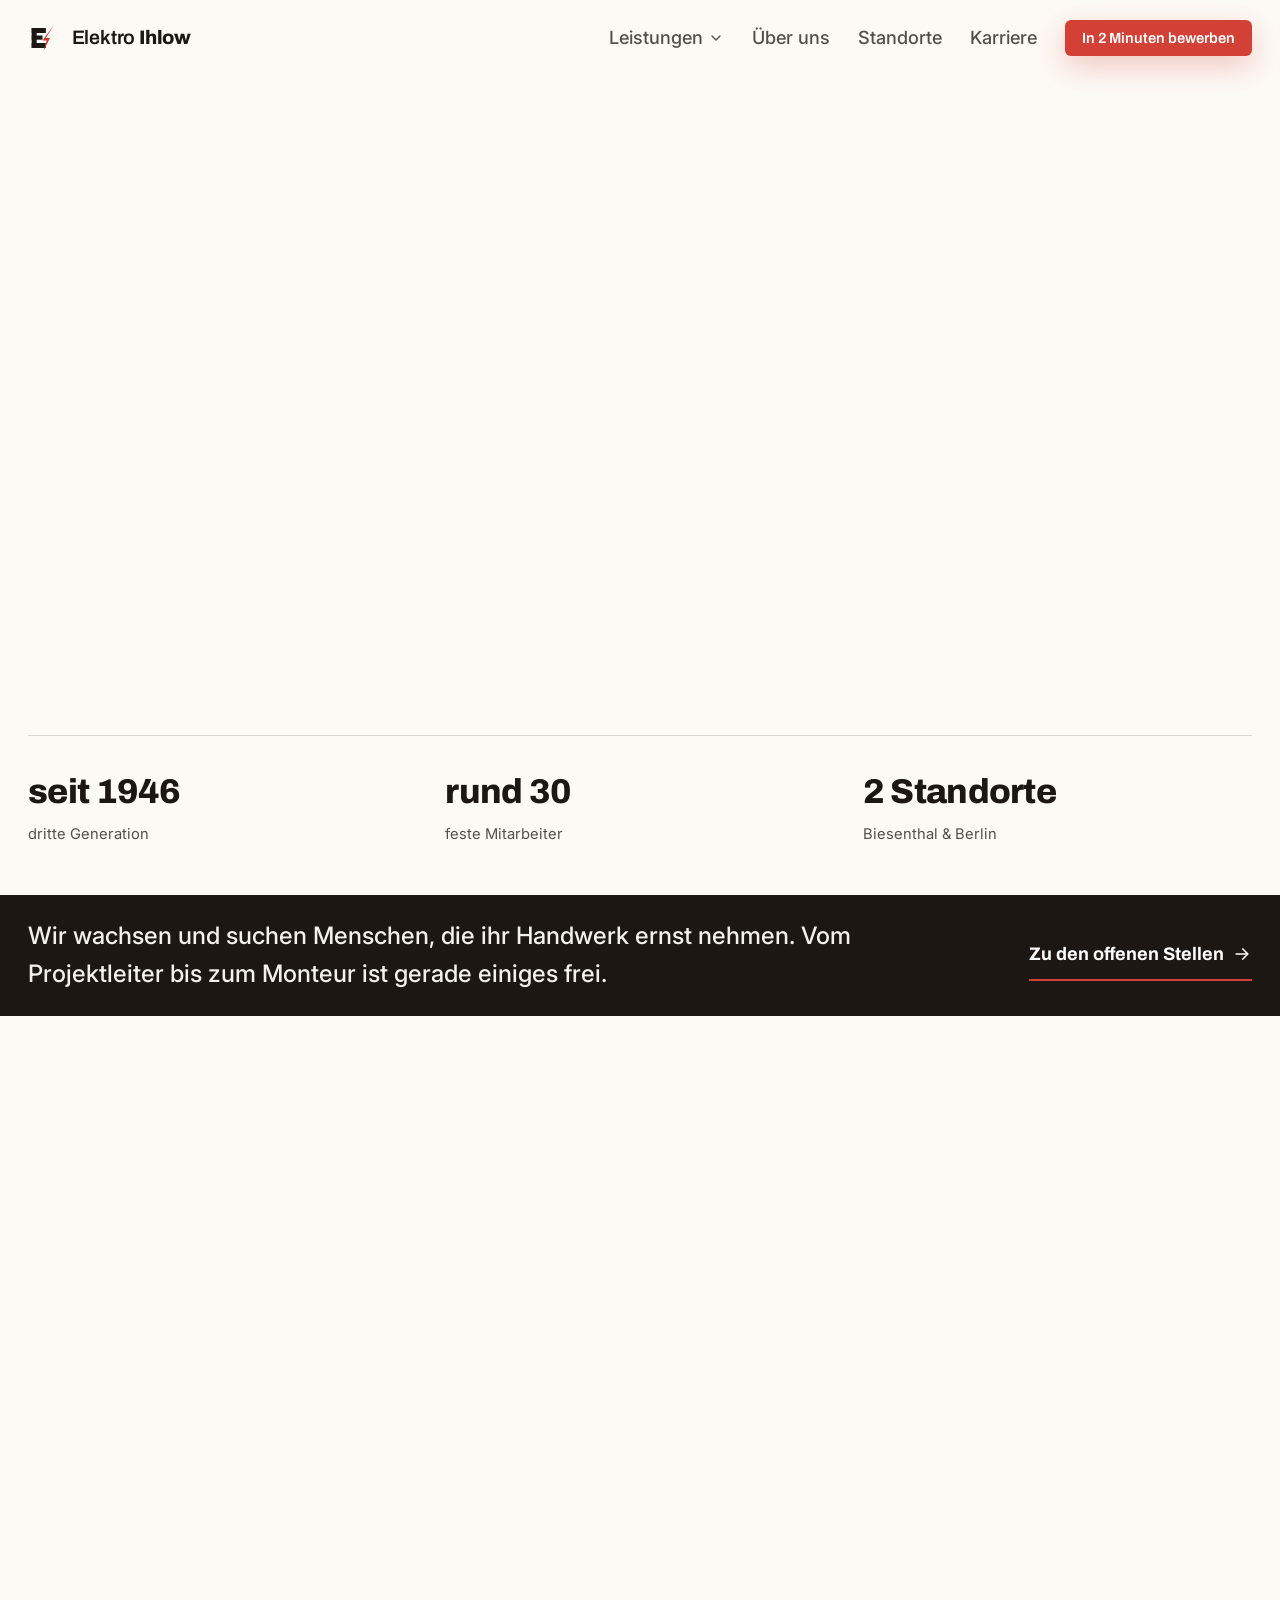
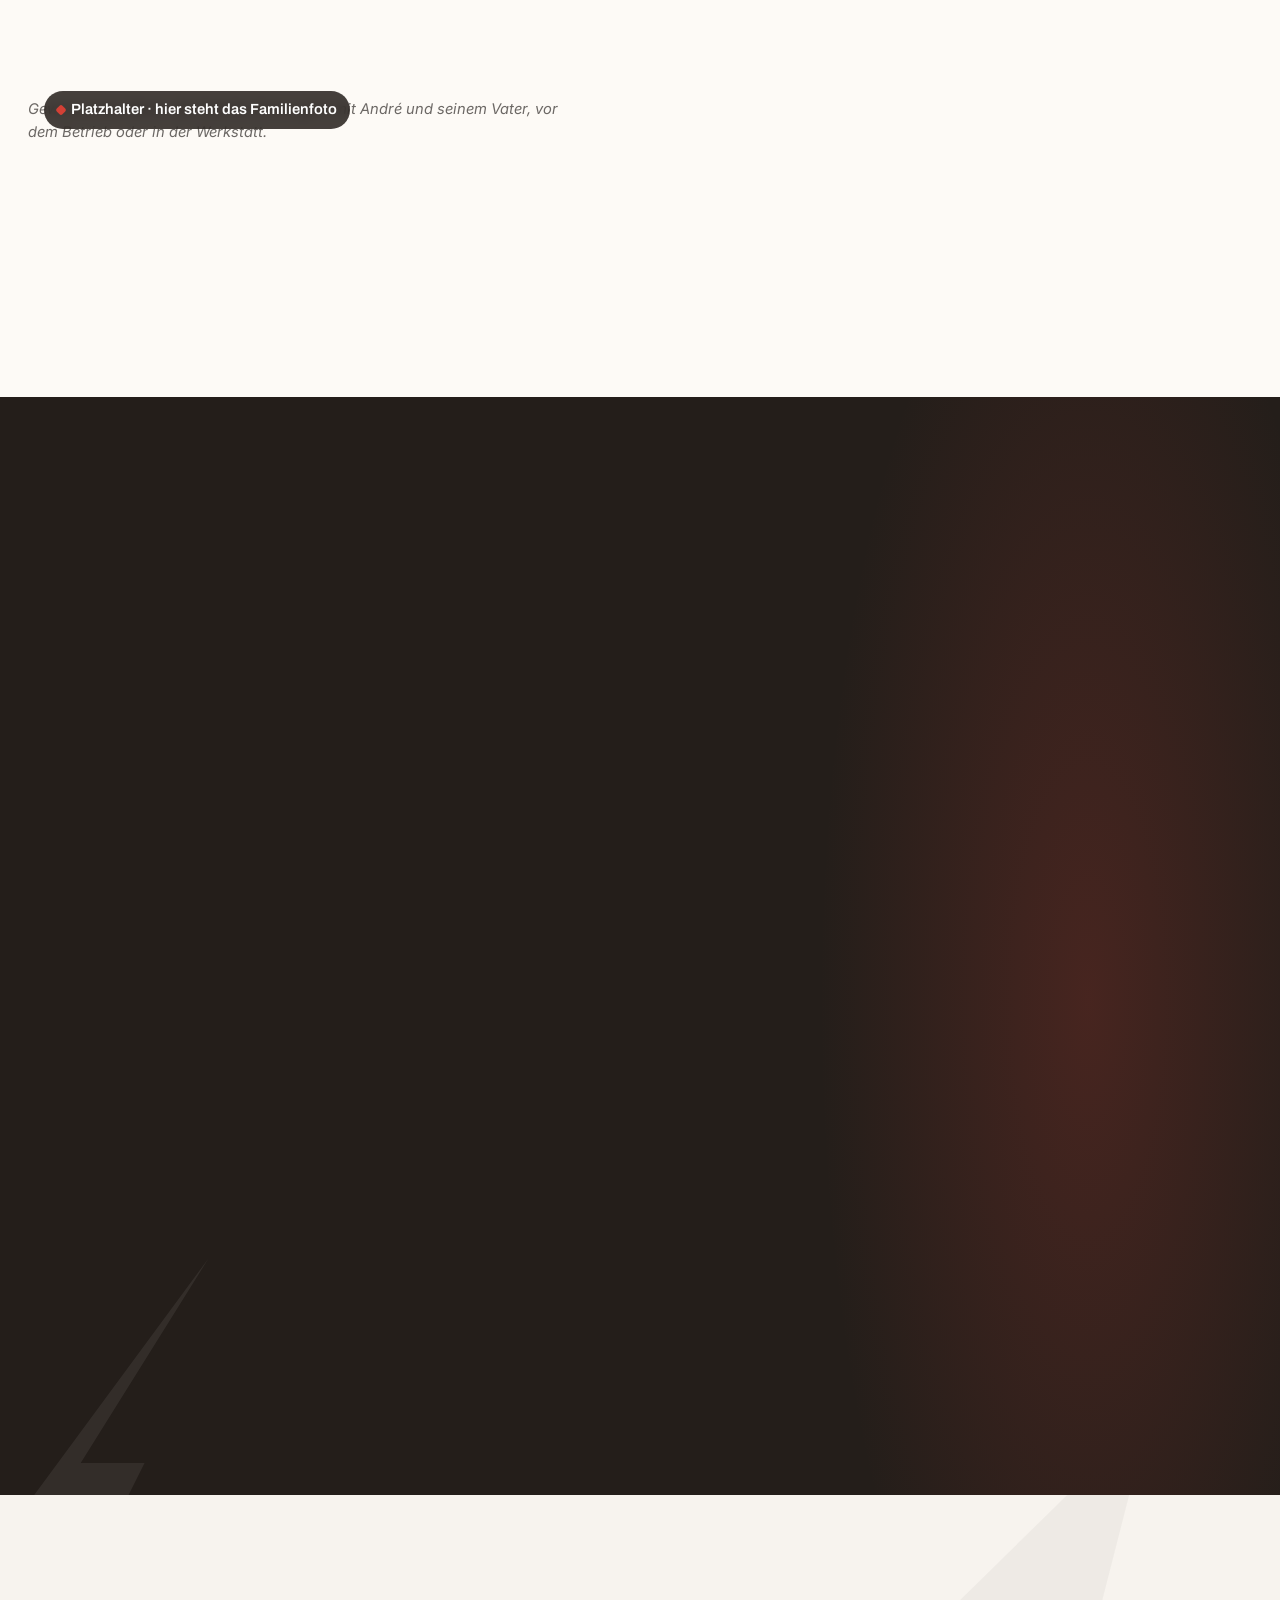
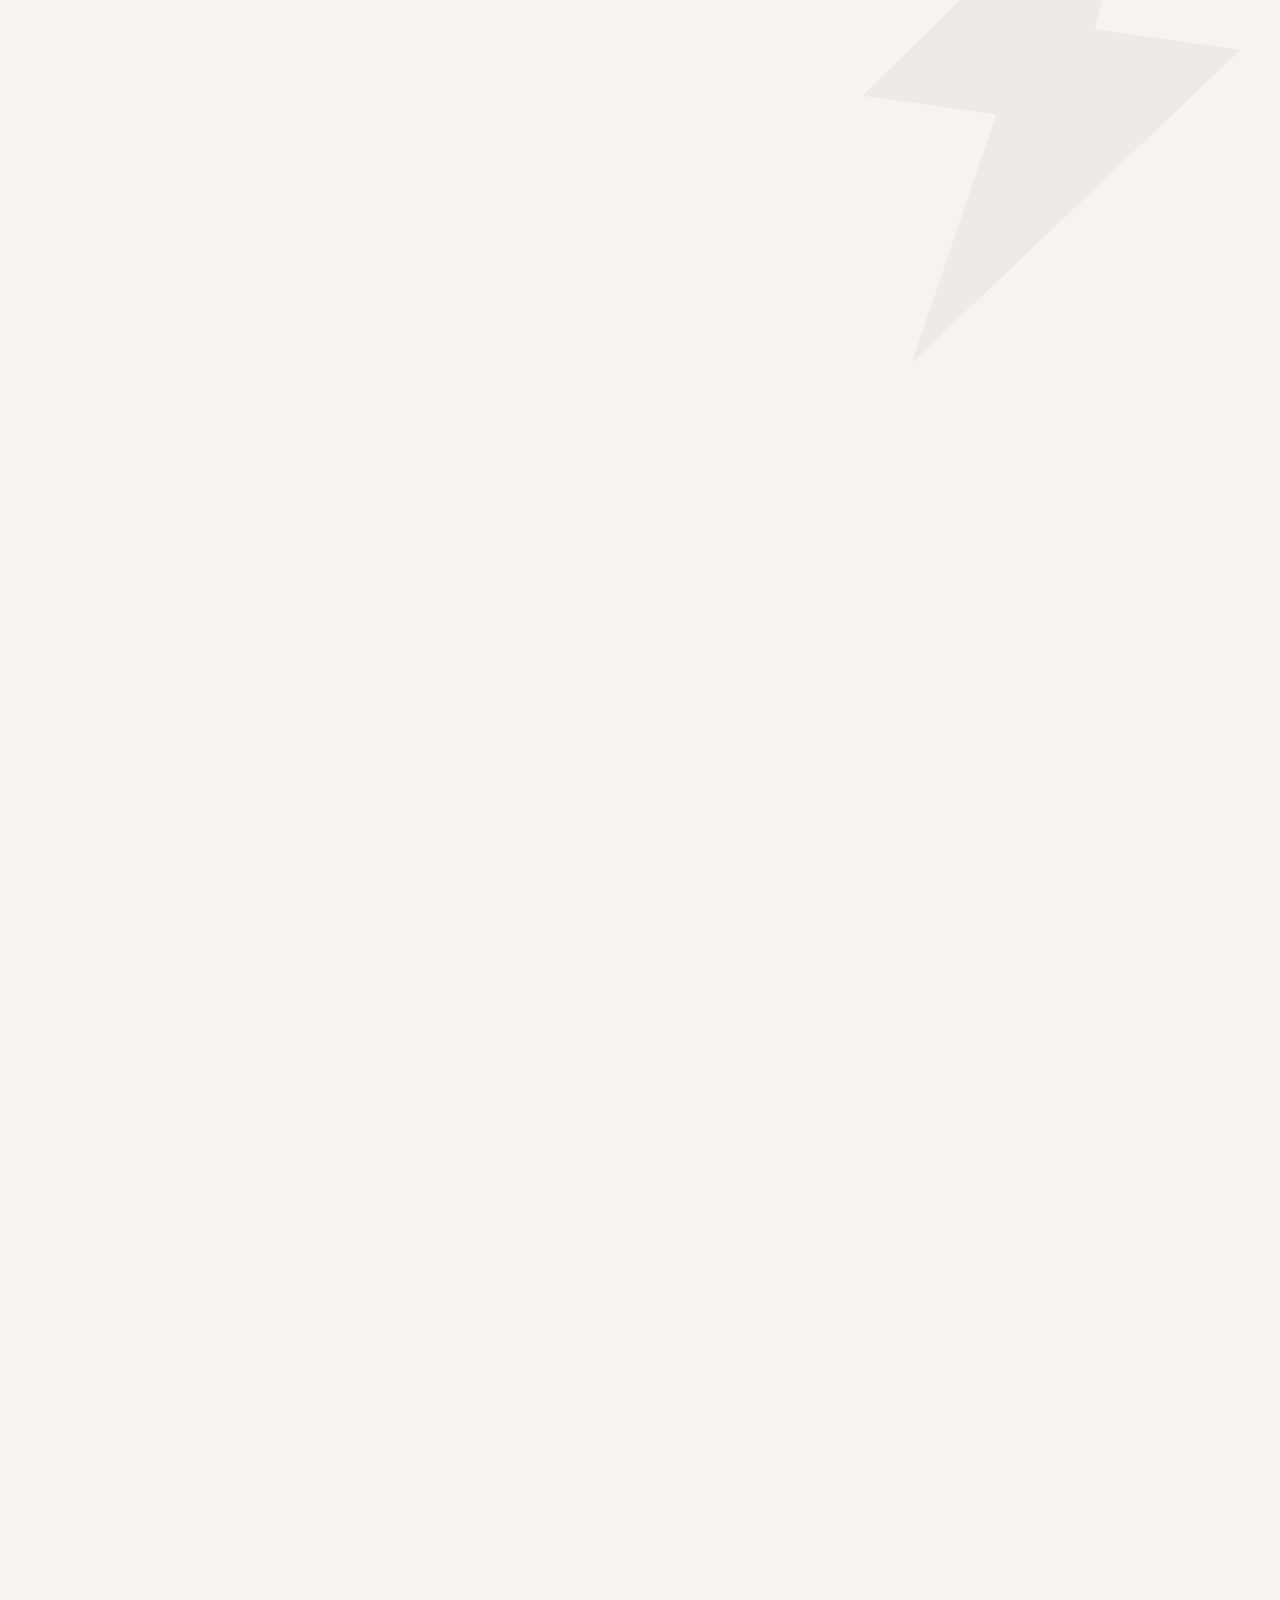
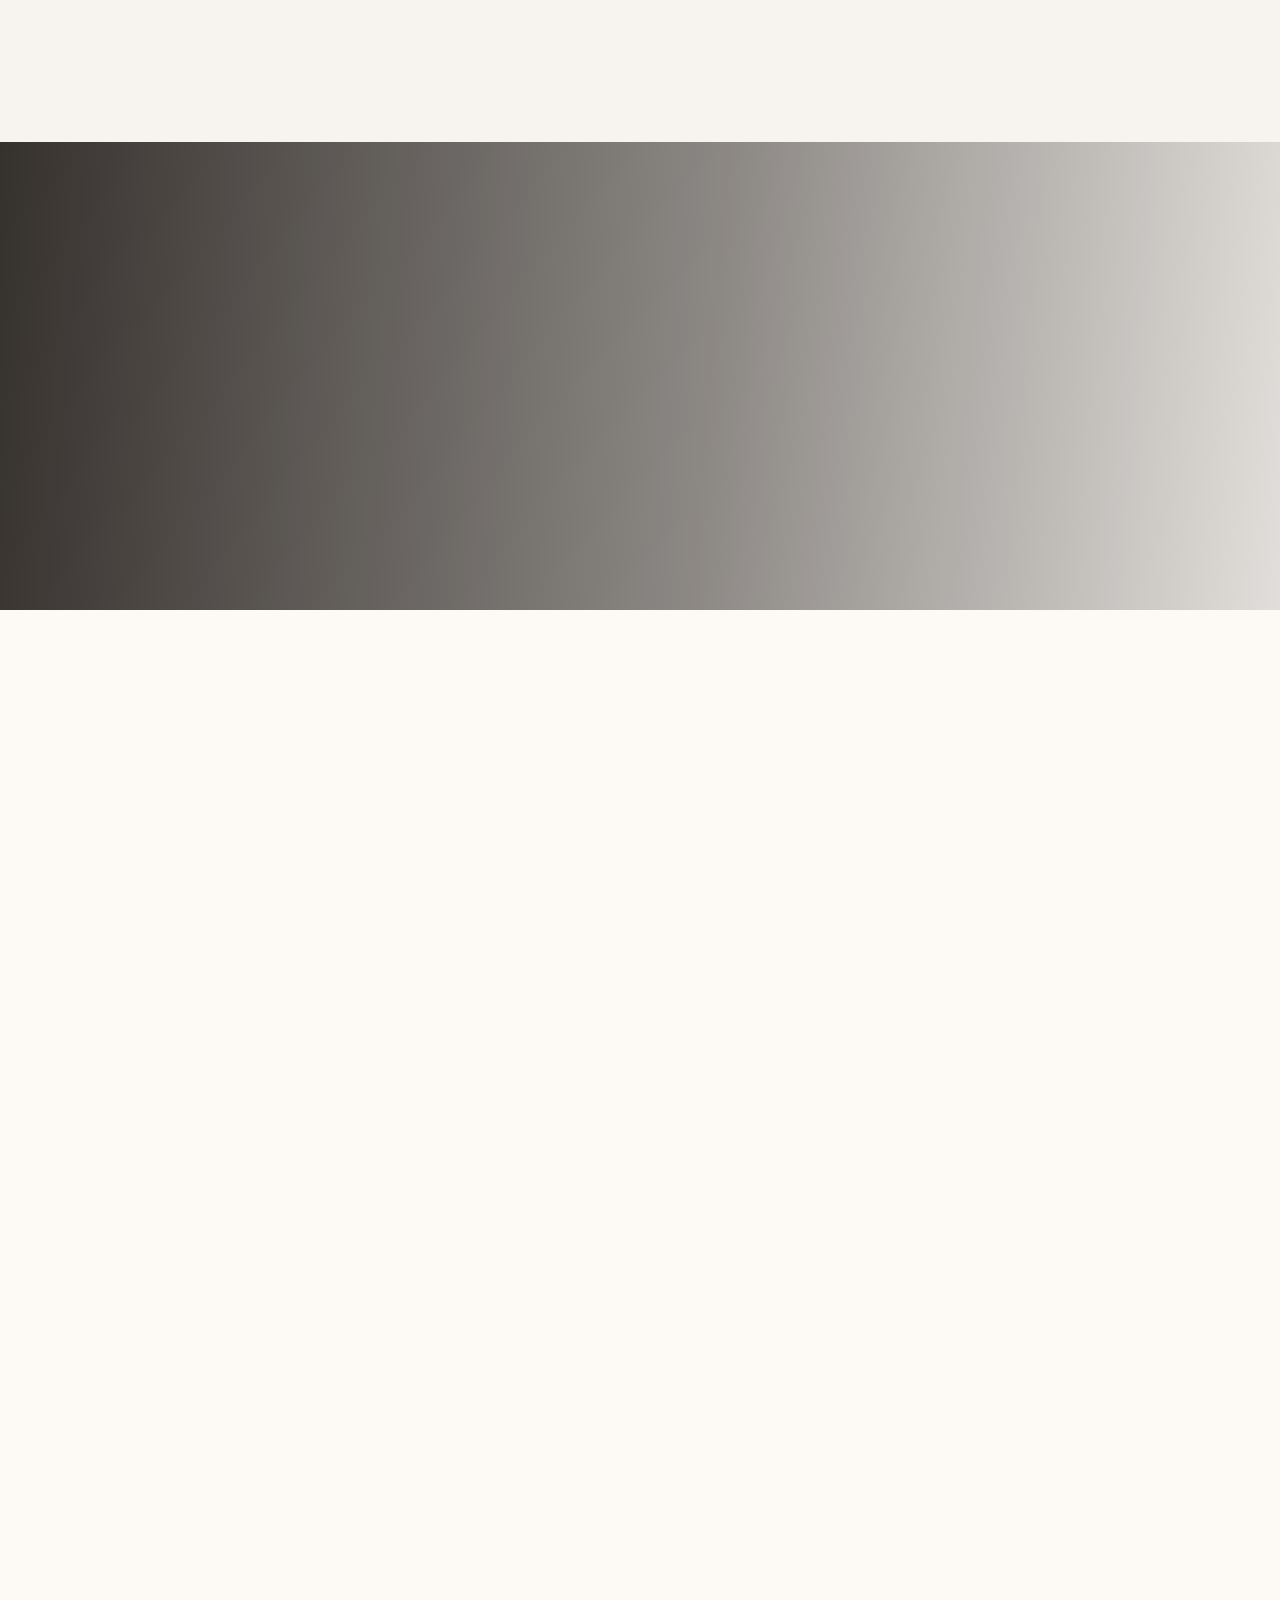
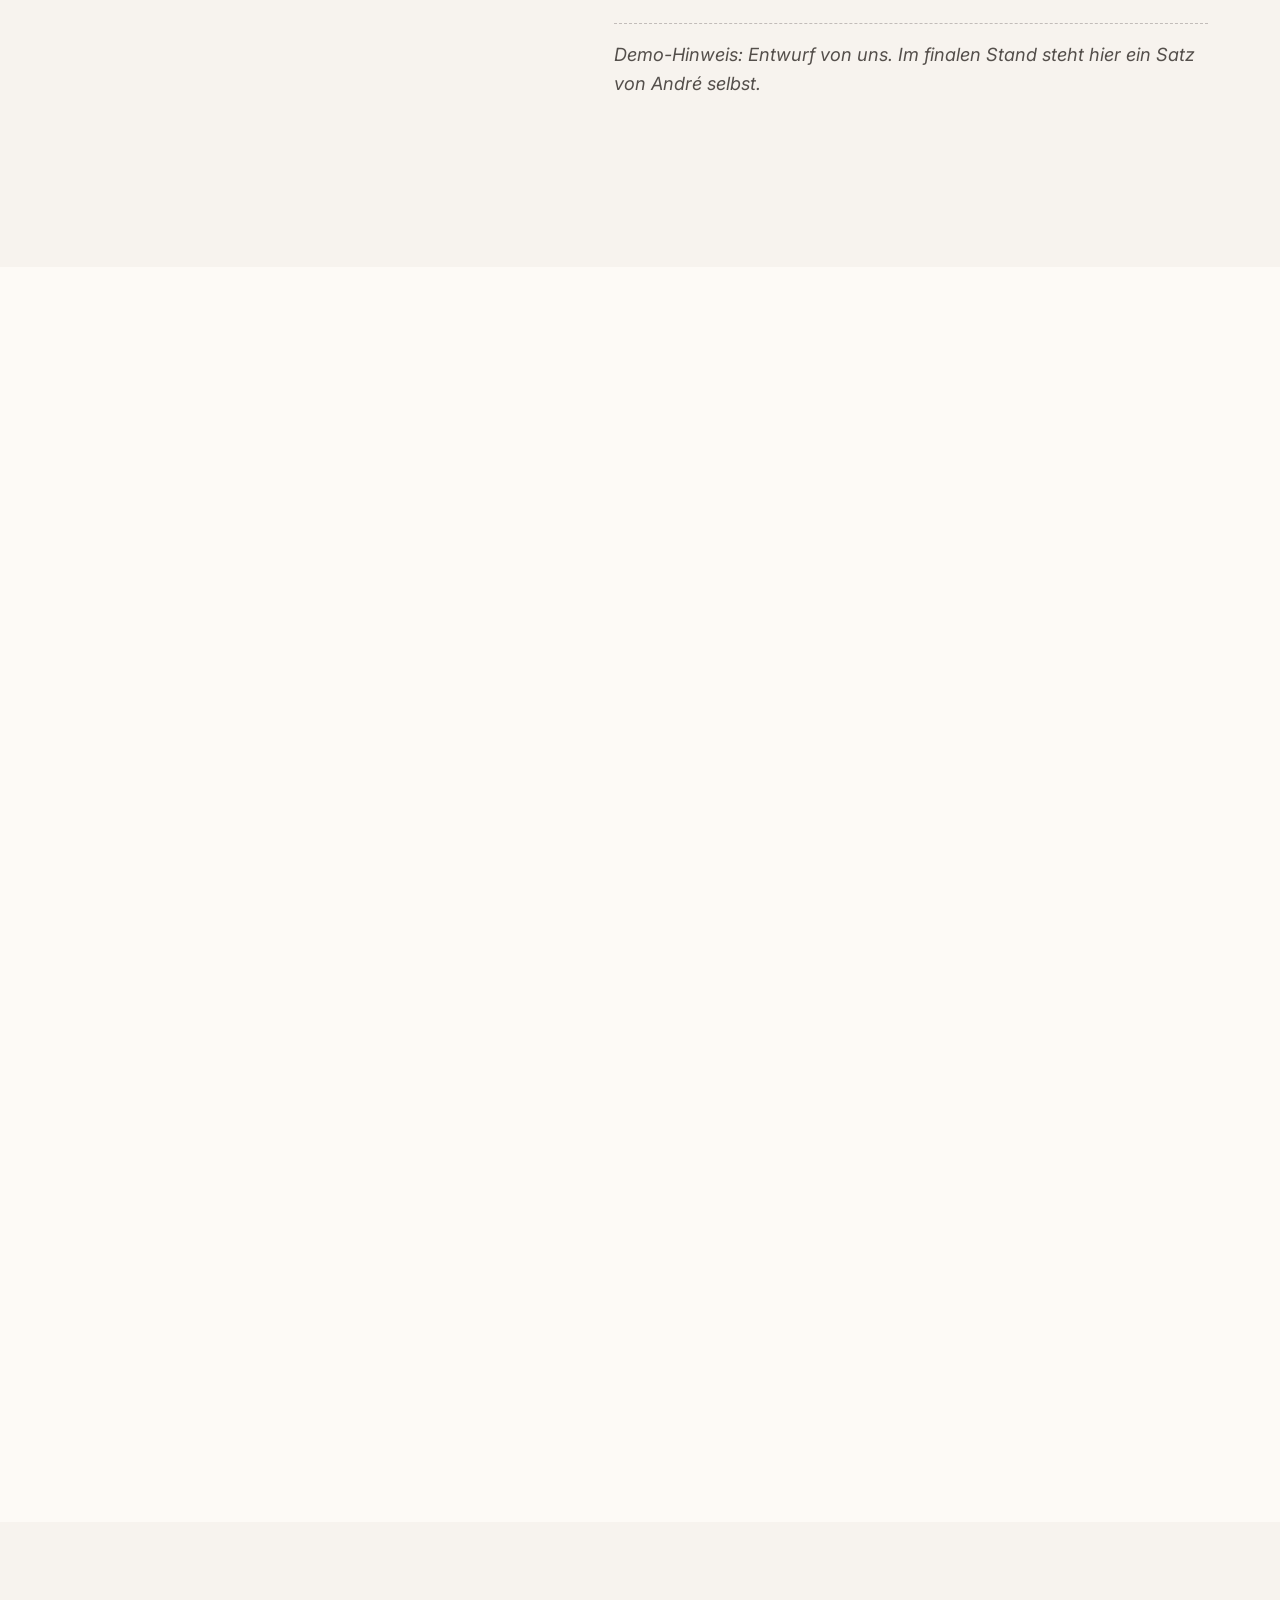
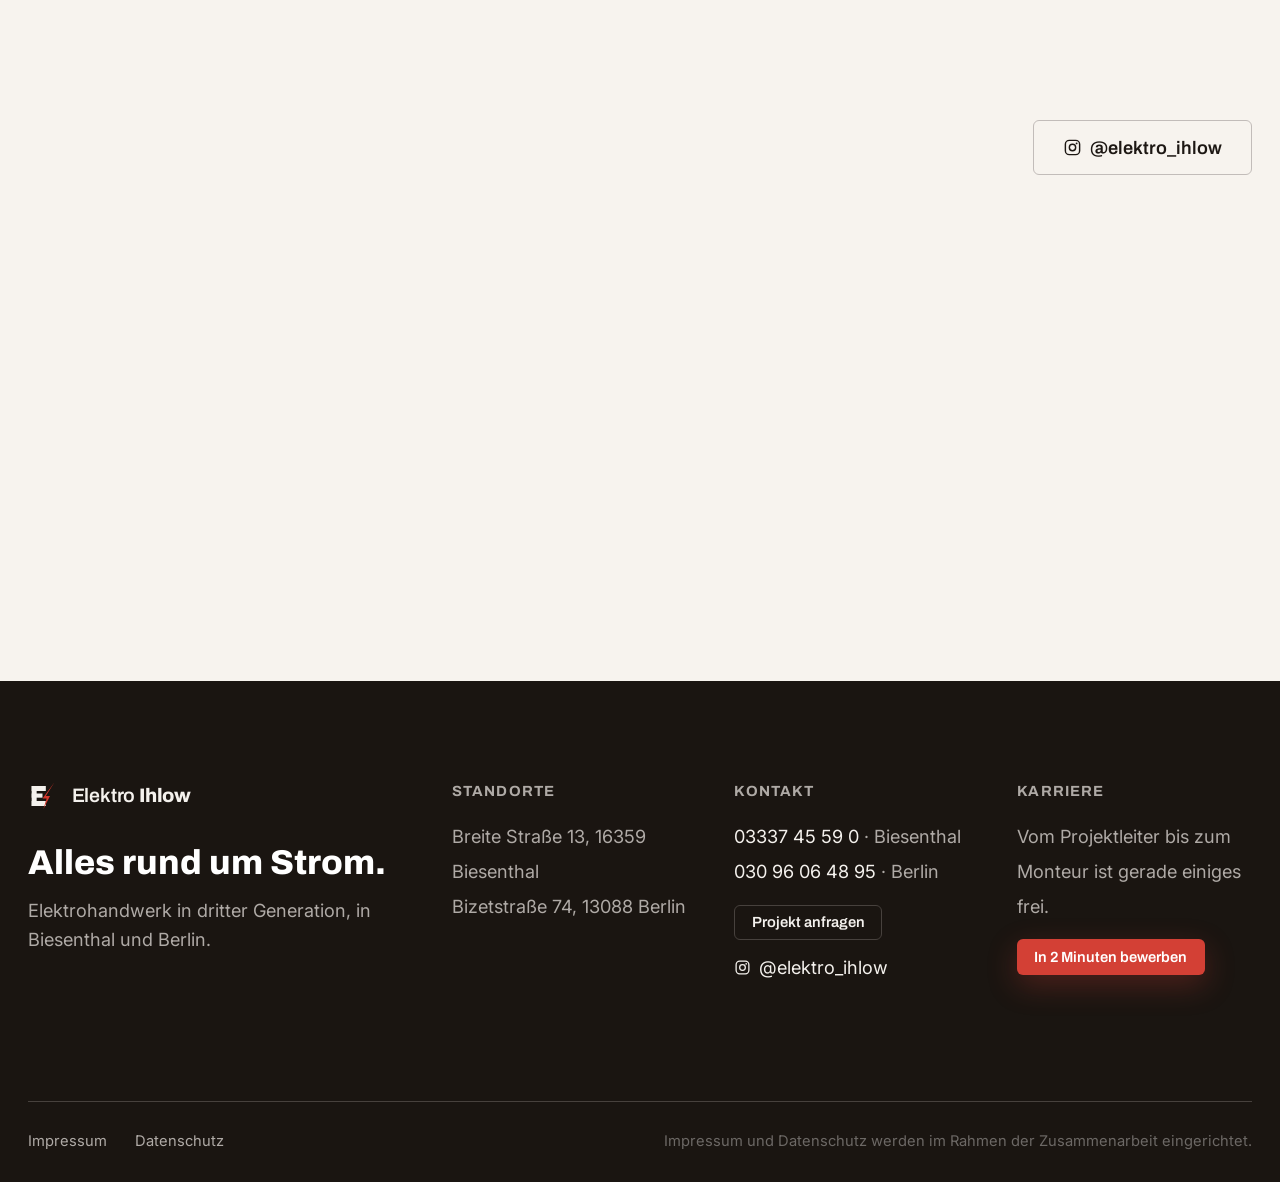
==== site/index.html @ c4077889 "Demo-Hinweise auf Stellen und Benefits, Instagram-Feed auf der Karriereseite - Stellenanzeigen sind " ====
<!DOCTYPE html>
<html lang="de">
<head>
  <meta charset="UTF-8">
  <meta name="viewport" content="width=device-width, initial-scale=1.0">

  <title>Elektro Ihlow GmbH | Elektrotechnik in Biesenthal &amp; Berlin</title>
  <meta name="description" content="Komplette Elektroinstallation aus einer Hand, seit 1946. Familienbetrieb in dritter Generation, zwei Standorte in Biesenthal und Berlin. Projekt anfragen oder bewerben.">

  <link rel="preconnect" href="https://fonts.googleapis.com">
  <link rel="preconnect" href="https://fonts.gstatic.com" crossorigin>
  <link href="https://fonts.googleapis.com/css2?family=Archivo:wght@500;600;700;800&family=Inter:wght@400;500;600&display=swap" rel="stylesheet">

  <link rel="icon" href="data:image/svg+xml,%3Csvg%20xmlns='http://www.w3.org/2000/svg'%20viewBox='0%200%2040%2036'%3E%3Cg%20fill='%231c1a19'%3E%3Cpath%20d='M4%206h17v6H4z'/%3E%3Cpath%20d='M4%206h6v24H4z'/%3E%3Cpath%20d='M4%2015h13v5H4z'/%3E%3Cpath%20d='M4%2024h17v6H4z'/%3E%3C/g%3E%3Cpath%20fill='%23D3362C'%20d='M31%202%2021%2018h5l-8%2016%204-13h-5z'/%3E%3C/svg%3E">
  <link rel="stylesheet" href="css/tokens.css">
  <link rel="stylesheet" href="css/base.css">
  <link rel="stylesheet" href="css/styles.css">
</head>
<body>

  <a class="skip-link" href="#hauptinhalt">Zum Inhalt springen</a>

  <header class="site-header" data-header>
    <div class="site-header__inner container">
      <a class="brand" href="index.html" aria-label="Elektro Ihlow, Startseite">
        <svg class="brand__mark" viewBox="0 0 40 36" aria-hidden="true" focusable="false">
          <g fill="currentColor"><path d="M4 6h17v6H4z"/><path d="M4 6h6v24H4z"/><path d="M4 15h13v5H4z"/><path d="M4 24h17v6H4z"/></g><path fill="#D3362C" d="M31 2 21 18h5l-8 16 4-13h-5z"/>
        </svg>
        <span class="brand__text">Elektro <strong>Ihlow</strong></span>
      </a>

      <nav class="nav" aria-label="Hauptnavigation">
        <button class="nav__toggle" aria-expanded="false" aria-controls="nav-menu" data-nav-toggle>
          <span class="nav__toggle-bar"></span><span class="sr-only">Menü</span>
        </button>
        <ul class="nav__menu" id="nav-menu" data-nav-menu>
          <li class="nav__item nav__item--has-menu" data-nav-dropdown>
            <a class="nav__trigger" href="#leistungen" data-nav-trigger aria-haspopup="true" aria-expanded="false">Leistungen
              <svg viewBox="0 0 24 24" aria-hidden="true"><path d="M6 9l6 6 6-6" fill="none" stroke="currentColor" stroke-width="2" stroke-linecap="round" stroke-linejoin="round"/></svg>
            </a>
            <div class="megamenu">
              <div class="megamenu__panel">
                <div class="megamenu__head">
                  <span class="megamenu__title">Unsere Leistungen</span>
                  <a class="megamenu__all" href="#leistungen">Alle ansehen</a>
                </div>
                <div class="megamenu__grid">
                  <div class="megamenu__col">
                    <p class="megamenu__col-title">Elektrotechnik</p>
                    <a class="megamenu__link" href="#leistungen">Elektroinstallation</a>
                    <a class="megamenu__link" href="#leistungen">KNX</a>
                    <a class="megamenu__link" href="#leistungen">Hausautomatisierung</a>
                    <a class="megamenu__link" href="#leistungen">Smart Home</a>
                    <a class="megamenu__link" href="#leistungen">Datennetze</a>
                    <a class="megamenu__link" href="#leistungen">E-Heizung</a>
                  </div>
                  <div class="megamenu__col">
                    <p class="megamenu__col-title">Sicherheit &amp; Licht</p>
                    <a class="megamenu__link" href="#leistungen">Beleuchtungsanlage</a>
                    <a class="megamenu__link" href="#leistungen">Blitzschutz</a>
                    <a class="megamenu__link" href="#leistungen">Einbruchmeldeanlage</a>
                    <a class="megamenu__link" href="#leistungen">Rauchmelder</a>
                    <a class="megamenu__link" href="#leistungen">Wechselsprechanlage</a>
                  </div>
                  <div class="megamenu__col">
                    <p class="megamenu__col-title">Fernsehempfang</p>
                    <a class="megamenu__link" href="#leistungen">Antennenanlage</a>
                    <a class="megamenu__link" href="#leistungen">Kabelanschluss</a>
                    <a class="megamenu__link" href="#leistungen">Satellitenanlage</a>
                    <a class="megamenu__link" href="#leistungen">IPTV</a>
                  </div>
                </div>
                <p class="megamenu__soon">Demo-Stand: Für jede Leistung entsteht im Projekt eine eigene Seite.</p>
              </div>
            </div>
          </li>
          <li><a href="unternehmen.html">Über uns</a></li>
          <li><a href="standorte.html">Standorte</a></li>
          <li><a href="karriere.html">Karriere</a></li>
          <li class="nav__cta"><a class="btn btn--primary btn--sm" href="karriere.html#funnel">In 2 Minuten bewerben</a></li>
        </ul>
      </nav>
    </div>
  </header>

  <main id="hauptinhalt">

    <!-- 1. HERO -->
    <section class="hero">
      <div class="hero__inner container">
        <div class="hero__text">
          <p class="eyebrow" data-reveal><span class="eyebrow__dot"></span>Elektrohandwerk seit 1946</p>
          <h1 class="hero__title" data-reveal>
            Seit 1946 kümmern wir uns um <span class="mark-red">alles rund um Strom</span>.
            Jetzt suchen wir die nächste Generation.
          </h1>
          <p class="hero__lead" data-reveal>
            Drei Generationen Elektrohandwerk in Biesenthal und Berlin, rund 30 Kollegen,
            Projekte von der einzelnen Wohnung bis zur ganzen Siedlung. Planen Sie ein
            Bauvorhaben, sind Sie hier richtig. Und wenn Sie selbst Elektriker sind:
            Wir stellen gerade ein.
          </p>
          <div class="hero__actions" data-reveal>
            <div class="hero__cta-group">
              <button class="btn btn--primary btn--lg" data-open-modal="projekt">Projekt anfragen</button>
              <span class="hero__microcopy">Sechs kurze Fragen, wir melden uns</span>
            </div>
            <a class="btn btn--ghost btn--lg" href="karriere.html#stellen">Offene Stellen</a>
          </div>
        </div>

        <div class="hero__media" data-reveal>
          <img src="https://d8j0ntlcm91z4.cloudfront.net/user_3064uXRqZDhsfEEjgzVarJDAKP6/hf_20260721_123213_59a10881-dffe-423f-b01a-f0f0fd00dd90_min.webp" width="1200" height="1000"
               alt="André Ihlow, Elektromeister und Geschäftsführer von Elektro Ihlow"
               loading="eager">
          <div class="hero__badge">
            <span class="hero__badge-num">Meister&shy;betrieb</span>
            <span class="hero__badge-label">Elektro-Innung</span>
          </div>
        </div>
      </div>

      <ul class="hero__stats container" aria-label="Kennzahlen">
        <li><span class="stat__num" data-count="1946" data-from="1926" data-prefix="seit ">seit 1946</span><span class="stat__label">dritte Generation</span></li>
        <li><span class="stat__num" data-count="30" data-from="8" data-prefix="rund ">rund 30</span><span class="stat__label">feste Mitarbeiter</span></li>
        <li><span class="stat__num">2 Standorte</span><span class="stat__label">Biesenthal &amp; Berlin</span></li>
      </ul>
    </section>

    <!-- 2. RECRUITING-RIBBON -->
    <aside class="ribbon">
      <div class="ribbon__inner container">
        <p class="ribbon__text">
          Wir wachsen und suchen Menschen, die ihr Handwerk ernst nehmen.
          Vom Projektleiter bis zum Monteur ist gerade einiges frei.
        </p>
        <a class="ribbon__link" href="karriere.html#stellen">
          Zu den offenen Stellen
          <svg viewBox="0 0 24 24" aria-hidden="true" width="20" height="20"><path d="M5 12h14M13 6l6 6-6 6" fill="none" stroke="currentColor" stroke-width="2" stroke-linecap="round" stroke-linejoin="round"/></svg>
        </a>
      </div>
    </aside>

    <!-- 3. PROOF / VERTRAUEN -->
    <section class="proof">
      <div class="container">
        <div class="proof__inner">
          <figure class="proof__media" data-img-reveal>
            <img src="https://d8j0ntlcm91z4.cloudfront.net/user_3064uXRqZDhsfEEjgzVarJDAKP6/hf_20260721_192623_cdb7cf81-26b5-4c19-abb8-2e2c9bc56516_min.webp"
                 width="1400" height="1050" loading="lazy"
                 alt="André Ihlow mit dem Team von Elektro Ihlow vor dem Betrieb">
            <span class="media-badge">Platzhalter · hier steht das Familienfoto</span>
            <figcaption>Gewünschtes Motiv: die Familie Ihlow, gern mit André und seinem Vater, vor dem Betrieb oder in der Werkstatt.</figcaption>
          </figure>
          <div class="proof__lead">
            <p class="eyebrow" data-reveal><span class="eyebrow__dot"></span>Seit 1946 im Barnim und in Berlin</p>
            <h2 class="section-title" data-reveal>Warum Kunden wiederkommen</h2>
            <p data-reveal>
              Private Bauherren, Wohnungsverwaltungen und Ämter arbeiten seit Jahren mit uns,
              manche seit Jahrzehnten. Was wir zusagen, führen wir sauber zu Ende. Wird es
              terminlich eng, sagen wir Ihnen das offen, statt Sie hinzuhalten.
            </p>
            <p data-reveal>
              Sie haben einen festen Ansprechpartner, der Ihr Projekt von der ersten Leitung
              bis zur Abnahme kennt. Und einen Familienbetrieb, den es auch in zehn Jahren
              noch geben wird.
            </p>
            <button class="btn btn--primary proof__cta" data-open-modal="projekt" data-reveal>Projekt anfragen</button>
          </div>
        </div>

      </div>
    </section>

    <!-- 3b. KARRIERE (Top-of-Funnel, Du) -->
    <section class="home-career" id="karriere" aria-labelledby="home-career-title">
      <div class="home-career__inner container">
        <div class="home-career__text">
          <p class="eyebrow eyebrow--on-dark" data-reveal><span class="eyebrow__dot"></span>Karriere bei Elektro Ihlow</p>
          <h2 class="home-career__title" id="home-career-title" data-reveal>Wir suchen <span class="mark-red">dich</span>.</h2>
          <p class="home-career__lead" data-reveal>
            Projektleiter, Assistenz im Büro, Elektriker und Monteure. Wir sind ein
            Familienbetrieb seit 1946, rund 30 Leute in Biesenthal und Berlin, und wir haben
            Platz für Leute, die bleiben wollen.
          </p>
          <ul class="home-career__roles" data-reveal>
            <li><a href="karriere.html#stellen">Projektleiter</a></li>
            <li><a href="karriere.html#stellen">Assistenz / Büro</a></li>
            <li><a href="karriere.html#stellen">Elektriker / Monteur</a></li>
            <li><a href="karriere.html#funnel">Initiativbewerbung</a></li>
          </ul>
          <div class="home-career__actions" data-reveal>
            <a class="btn btn--primary btn--lg" href="karriere.html#funnel">In 2 Minuten bewerben</a>
            <a class="btn btn--ghost btn--on-dark btn--lg" href="karriere.html#stellen">Alle Stellen ansehen</a>
          </div>
          <p class="home-career__microcopy" data-reveal>Ohne langes Anschreiben. Kurzbewerbung starten.</p>
        </div>
        <div class="home-career__side">
          <figure class="home-career__media" data-img-reveal>
            <img src="https://d8j0ntlcm91z4.cloudfront.net/user_3064uXRqZDhsfEEjgzVarJDAKP6/hf_20260722_064936_baa19113-3d9f-48cd-bc03-bec158f98b44_min.webp"
                 width="1000" height="750" loading="lazy"
                 alt="Zwei junge Monteure von Elektro Ihlow bei der gemeinsamen Arbeit auf der Baustelle">
          </figure>
          <ul class="home-career__benefits" data-reveal aria-label="Arbeitgeber-Argumente">
            <li>
              <span class="home-career__benefit-mark" aria-hidden="true"></span>
              <span><strong>Ganzjährig Arbeit</strong>Bei uns ist auch im Winter zu tun. Geregelte Zeiten, planbare Monate.</span>
            </li>
            <li>
              <span class="home-career__benefit-mark" aria-hidden="true"></span>
              <span><strong>Familienbetrieb, kein Konzern</strong>Der Chef ist Elektromeister und kennt deinen Namen. Kurze Wege, echtes Miteinander.</span>
            </li>
            <li>
              <span class="home-career__benefit-mark" aria-hidden="true"></span>
              <span><strong>Team, Bonus, Weiterbildung</strong>Teamtreffen, Sommerfest und Weihnachtsfeier, dazu Bonuszahlungen und Perspektive.</span>
            </li>
          </ul>
        </div>
      </div>
    </section>

    <!-- 4. LEISTUNGEN -->
    <section class="services" id="leistungen">
      <div class="container">
        <header class="services__head">
          <h2 class="section-title" data-reveal>Komplette Elektrotechnik, aus einer Hand</h2>
          <p class="services__intro" data-reveal>
            Sie bekommen die gesamte Elektrotechnik Ihres Gebäudes aus einer Hand, von der
            ersten Leitung im Rohbau bis zur eingemessenen und übergebenen Anlage. Am
            stärksten sind wir dort, wo alles zusammenpassen muss: im kompletten Projekt
            für Neubau, Sanierung oder Gewerbeobjekt. Verteiler, Beleuchtung, Datennetze
            und Sicherheitstechnik greifen dann ineinander und laufen über einen
            Ansprechpartner.
          </p>
        </header>

        <div class="services__grid">
          <article class="service service--lead" data-reveal>
            <div class="service__lead-media" data-img-reveal>
              <img src="https://d8j0ntlcm91z4.cloudfront.net/user_3064uXRqZDhsfEEjgzVarJDAKP6/hf_20260721_192625_c43e9b4d-cb9a-4a9e-a70a-c68bd0b185ac_min.webp"
                   width="1000" height="750" loading="lazy"
                   alt="Sauber verdrahteter Verteilerschrank in einem Neubau von Elektro Ihlow">
            </div>
            <div class="service__lead-text">
              <span class="service__index">Kernleistung</span>
              <h3>Gesamt-Elektroinstallation</h3>
              <p>
                Der Kern unserer Arbeit. Wir übernehmen die komplette Elektrik eines Gebäudes:
                Planung, Installation, Verteilung, Prüfung und Übergabe. Ob Wohnhaus,
                Neubausiedlung oder gewerbliches Objekt, Sie haben einen Ansprechpartner von
                der ersten Leitung bis zum Abnahmeprotokoll.
              </p>
              <button class="link-cta" data-open-modal="projekt">Projekt anfragen
                <svg viewBox="0 0 24 24" aria-hidden="true" width="18" height="18"><path d="M5 12h14M13 6l6 6-6 6" fill="none" stroke="currentColor" stroke-width="2" stroke-linecap="round" stroke-linejoin="round"/></svg>
              </button>
            </div>
          </article>

          <article class="service" data-reveal>
            <h3>Wohnungsbau &amp; Siedlungen</h3>
            <p>Ganze Wohnanlagen und neue Siedlungen, oft über mehrere Bauabschnitte. Wir arbeiten seit Jahren mit Bauträgern und Wohnungsverwaltungen zusammen und kennen den Takt einer Baustelle.</p>
          </article>
          <article class="service" data-reveal>
            <h3>Gewerbe &amp; öffentliche Objekte</h3>
            <p>Betriebe, Verwaltungen, Gemeinden und Ämter, auch bei größeren Bauvorhaben mit festen Terminen und klaren Abnahmen.</p>
          </article>
          <article class="service" data-reveal>
            <h3>Smart Home &amp; KNX</h3>
            <p>Licht, Heizung, Beschattung und Sicherheit sinnvoll verbunden und per KNX geplant, damit die Technik dem Haus dient und nicht umgekehrt.</p>
          </article>
          <article class="service" data-reveal>
            <h3>Datennetze</h3>
            <p>Strukturierte Verkabelung für Wohnung und Betrieb, damit Netzwerk und Telefonie dort funktionieren, wo Sie sie brauchen.</p>
          </article>
        </div>
      </div>
    </section>

    <!-- 4b. TEAM-BAND (Persönlichkeit, Parallax) -->
    <section class="band" aria-label="Das Team von Elektro Ihlow">
      <div class="band__media" data-parallax>
        <img src="https://d8j0ntlcm91z4.cloudfront.net/user_3064uXRqZDhsfEEjgzVarJDAKP6/hf_20260721_192623_cdb7cf81-26b5-4c19-abb8-2e2c9bc56516_min.webp"
             width="1600" height="900" loading="lazy"
             alt="Team von Elektro Ihlow bespricht die Ausführung auf einer Baustelle">
      </div>
      <div class="band__inner container">
        <p class="band__eyebrow" data-reveal>Die Menschen dahinter</p>
        <p class="band__quote" data-reveal>Am Ende zählt, wer morgens auf die Baustelle fährt. Bei uns sind das rund 30 Kollegen, die ihr Handwerk ernst nehmen und seit Jahren zusammenhalten.</p>
      </div>
    </section>

    <div class="wire" aria-hidden="true" data-wire>
      <span class="wire__line"></span>
      <svg class="wire__bolt" viewBox="15 0 18 36" width="13" height="26"><path d="M31 2 21 18h5l-8 16 4-13h-5z" fill="currentColor"/></svg>
      <span class="wire__line"></span>
    </div>

    <!-- 5. PROJEKTE / REFERENZEN -->
    <section class="projects" id="projekte">
      <div class="container">
        <header class="projects__head">
          <h2 class="section-title" data-reveal>Woran wir arbeiten</h2>
          <p data-reveal>
            In welcher Größenordnung Sie mit uns arbeiten können, zeigen diese Projektarten.
            Konkrete Namen und Zahlen bekommen Sie im Gespräch, dort nennen wir Ihnen
            Referenzen aus Ihrer Ecke.
          </p>
        </header>

        <div class="projects__grid">
          <article class="project project--wide" data-reveal>
            <img src="https://d8j0ntlcm91z4.cloudfront.net/user_3064uXRqZDhsfEEjgzVarJDAKP6/hf_20260721_122228_f8e0e7b9-1091-4675-8c21-d15e4527e683_min.webp" width="1200" height="900" loading="lazy"
                 alt="Neu gebaute Wohnsiedlung mit mehreren Mehrfamilienhäusern">
            <div class="project__body">
              <h3>Neue Wohnsiedlungen</h3>
              <p>Komplette Elektroinstallation für mehrere Wohneinheiten, vom Rohbau bis zur Übergabe an die Bewohner.</p>
            </div>
          </article>
          <article class="project" data-reveal>
            <img src="https://d8j0ntlcm91z4.cloudfront.net/user_3064uXRqZDhsfEEjgzVarJDAKP6/hf_20260721_122230_dee936e3-9f62-441e-be6c-3150fb21ff50_min.webp" width="900" height="700" loading="lazy"
                 alt="Moderne Gewerbeimmobilie mit sichtbarer Elektroinstallation">
            <div class="project__body">
              <h3>Gewerbeobjekte</h3>
              <p>Elektrotechnik für Betriebe und Verwaltungsgebäude, geplant um den laufenden Betrieb herum.</p>
            </div>
          </article>
          <article class="project" data-reveal>
            <img src="https://d8j0ntlcm91z4.cloudfront.net/user_3064uXRqZDhsfEEjgzVarJDAKP6/hf_20260721_192626_8e050218-c225-4022-b01a-c27b66fdab83_min.webp" width="900" height="700" loading="lazy"
                 alt="Moderne Gebäudetechnik mit Smart-Home-Bedienung in einem Wohnraum">
            <div class="project__body">
              <h3>Moderne Gebäudetechnik</h3>
              <p>Smart Home, KNX und Datennetze für zeitgemäßes Wohnen und Arbeiten.</p>
            </div>
          </article>
          <article class="project project--text" data-reveal>
            <div class="project__body">
              <h3>Größere Bauvorhaben</h3>
              <p>Neubauten und Sanierungen, die über mehrere Bauabschnitte laufen. Wir stimmen unseren Teil mit den anderen Gewerken ab, damit der Terminplan hält.</p>
            </div>
          </article>
          <article class="project project--text" data-reveal>
            <div class="project__body">
              <h3>Öffentliche Auftraggeber</h3>
              <p>Aufträge für Gemeinden, Ämter und Wohnungsverwaltungen, mit den Abläufen, die öffentliche Vergaben verlangen.</p>
            </div>
          </article>
          <article class="project project--accent" data-reveal>
            <div class="project__body">
              <h3>Bestandskunden</h3>
              <p>Auftraggeber, die seit Jahren wiederkommen, weil sie wissen, wie wir arbeiten.</p>
              <button class="link-cta link-cta--on-accent" data-open-modal="projekt">Projekt anfragen
                <svg viewBox="0 0 24 24" aria-hidden="true" width="18" height="18"><path d="M5 12h14M13 6l6 6-6 6" fill="none" stroke="currentColor" stroke-width="2" stroke-linecap="round" stroke-linejoin="round"/></svg>
              </button>
            </div>
          </article>
        </div>
      </div>
    </section>

    <!-- 6. UNTERNEHMEN / HERITAGE -->
    <section class="heritage" id="unternehmen">
      <div class="heritage__inner container">
        <div class="heritage__media" data-reveal>
          <img src="https://d8j0ntlcm91z4.cloudfront.net/user_3064uXRqZDhsfEEjgzVarJDAKP6/hf_20260721_123213_59a10881-dffe-423f-b01a-f0f0fd00dd90_min.webp" width="1200" height="800" loading="lazy"
               alt="André Ihlow, Elektromeister und Geschäftsführer von Elektro Ihlow">
          <ol class="heritage__timeline" aria-label="Generationen">
            <li><span>1946</span> Gerhard Ihlow</li>
            <li><span>1979</span> Jörg-Reinhard Ihlow</li>
            <li><span>2004</span> André Ihlow</li>
          </ol>
        </div>
        <div class="heritage__text">
          <h2 class="section-title" data-reveal>Drei Generationen, ein Handwerk</h2>
          <p data-reveal>
            Angefangen hat alles 1946 mit Gerhard Ihlow. 1979 übernahm sein Sohn
            Jörg-Reinhard Ihlow den Betrieb, seit 2004 führt ihn Elektromeister André Ihlow
            in dritter Generation. In dieser Zeit hat sich viel verändert, an den Werkzeugen,
            an der Technik, an den Vorschriften. Geblieben ist, wie wir arbeiten: gründlich,
            verlässlich und mit dem Anspruch, dass die Anlage auch in zwanzig Jahren noch stimmt.
          </p>
          <p data-reveal>
            Sie haben einen Meisterbetrieb mit Innungsmitgliedschaft an der Hand, der seinen
            Nachwuchs selbst ausbildet. Wer heute bei uns lernt, leitet morgen vielleicht die
            eigene Baustelle.
          </p>
          <blockquote class="heritage__quote" data-reveal>
            <p>„Mein Großvater hat den Betrieb aufgebaut, mein Vater hat ihn großgemacht.
              Meine Aufgabe ist, dass die nächste Generation genauso gern hier arbeitet wie ich.“</p>
            <cite>André Ihlow, Geschäftsführer</cite>
          </blockquote>
            <p class="demo-note">Demo-Hinweis: Entwurf von uns. Im finalen Stand steht hier ein Satz von André selbst.</p>
        </div>
      </div>
    </section>

    <div class="wire" aria-hidden="true" data-wire>
      <span class="wire__line"></span>
      <svg class="wire__bolt" viewBox="15 0 18 36" width="13" height="26"><path d="M31 2 21 18h5l-8 16 4-13h-5z" fill="currentColor"/></svg>
      <span class="wire__line"></span>
    </div>

    <!-- 7. STANDORTE -->
    <section class="locations" id="standorte">
      <div class="container">
        <header class="locations__head">
          <p class="eyebrow" data-reveal><span class="eyebrow__dot"></span>Biesenthal &amp; Berlin</p>
          <h2 class="section-title" data-reveal>Zwei Standorte, ein Team</h2>
          <p class="locations__lead" data-reveal>
            Rufen Sie die Nummer an, die näher liegt. Dahinter steht dasselbe Team.
          </p>
        </header>

        <div class="locations__pair">
          <article class="location" data-reveal>
            <span class="location__tag">Hauptsitz</span>
            <h3>Berlin</h3>
            <address>Bizetstraße 74<br>13088 Berlin</address>
            <p class="location__note">Von hier laufen die Projekte in der Stadt, im Raum Weißensee und Hohenschönhausen.</p>
            <div class="location__actions">
              <a class="btn btn--ghost btn--sm" href="tel:+493096064895">030 96 06 48 95</a>
              <a class="location__route" href="https://www.google.com/maps/dir/?api=1&amp;destination=Bizetstra%C3%9Fe+74%2C+13088+Berlin" target="_blank" rel="noopener">Route planen <svg viewBox="0 0 24 24" width="16" height="16" aria-hidden="true"><path d="M5 12h14M13 6l6 6-6 6" fill="none" stroke="currentColor" stroke-width="2" stroke-linecap="round" stroke-linejoin="round"/></svg></a>
            </div>
          </article>
          <article class="location" data-reveal>
            <span class="location__tag">Stammhaus seit 1946</span>
            <h3>Biesenthal</h3>
            <address>Breite Straße 13<br>16359 Biesenthal</address>
            <p class="location__note">Ursprung des Betriebs, hier stehen Werkstatt und Lager. Zentral im Barnim, nördlich von Berlin.</p>
            <div class="location__actions">
              <a class="btn btn--ghost btn--sm" href="tel:+493337455590">03337 45 59 0</a>
              <a class="location__route" href="https://www.google.com/maps/dir/?api=1&amp;destination=Breite+Stra%C3%9Fe+13%2C+16359+Biesenthal" target="_blank" rel="noopener">Route planen <svg viewBox="0 0 24 24" width="16" height="16" aria-hidden="true"><path d="M5 12h14M13 6l6 6-6 6" fill="none" stroke="currentColor" stroke-width="2" stroke-linecap="round" stroke-linejoin="round"/></svg></a>
            </div>
          </article>
        </div>

        <div class="locations__cta" data-reveal>
          <p>Sie planen ein Bauvorhaben? Sechs kurze Fragen, dann melden wir uns mit einer ehrlichen Einschätzung.</p>
          <button class="btn btn--primary" data-open-modal="projekt">Projekt anfragen</button>
        </div>
      </div>
    </section>

    <!-- 8. EINBLICKE / INSTAGRAM -->
    <section class="feed">
      <div class="container">
        <div class="feed__head">
          <div>
            <p class="eyebrow" data-reveal><span class="eyebrow__dot"></span>Einblicke</p>
            <h2 class="section-title" data-reveal>Woran wir gerade arbeiten</h2>
          </div>
          <a class="btn btn--ghost feed__cta" href="https://www.instagram.com/elektro_ihlow/" target="_blank" rel="noopener">
            <svg viewBox="0 0 24 24" width="19" height="19" aria-hidden="true" fill="none" stroke="currentColor" stroke-width="1.8"><rect x="3" y="3" width="18" height="18" rx="5"/><circle cx="12" cy="12" r="4"/><circle cx="17.2" cy="6.8" r="1.2" fill="currentColor" stroke="none"/></svg>
            @elektro_ihlow
          </a>
        </div>
        <ul class="feed__grid feed__grid--bleed" data-reveal>
          <li data-insta-slot><a href="https://www.instagram.com/elektro_ihlow/" target="_blank" rel="noopener">
            <img src="https://d8j0ntlcm91z4.cloudfront.net/user_3064uXRqZDhsfEEjgzVarJDAKP6/hf_20260721_192625_c43e9b4d-cb9a-4a9e-a70a-c68bd0b185ac_min.webp" width="600" height="600" loading="lazy" alt="Verteilerschrank auf einer Baustelle von Elektro Ihlow"></a></li>
          <li data-insta-slot><a href="https://www.instagram.com/elektro_ihlow/" target="_blank" rel="noopener">
            <img src="https://d8j0ntlcm91z4.cloudfront.net/user_3064uXRqZDhsfEEjgzVarJDAKP6/hf_20260722_064936_baa19113-3d9f-48cd-bc03-bec158f98b44_min.webp" width="600" height="600" loading="lazy" alt="Zwei Monteure von Elektro Ihlow bei der Arbeit"></a></li>
          <li data-insta-slot><a href="https://www.instagram.com/elektro_ihlow/" target="_blank" rel="noopener">
            <img src="https://d8j0ntlcm91z4.cloudfront.net/user_3064uXRqZDhsfEEjgzVarJDAKP6/hf_20260721_122228_f8e0e7b9-1091-4675-8c21-d15e4527e683_min.webp" width="600" height="600" loading="lazy" alt="Neu gebaute Wohnsiedlung"></a></li>
          <li data-insta-slot><a href="https://www.instagram.com/elektro_ihlow/" target="_blank" rel="noopener">
            <img src="https://d8j0ntlcm91z4.cloudfront.net/user_3064uXRqZDhsfEEjgzVarJDAKP6/hf_20260721_192626_8e050218-c225-4022-b01a-c27b66fdab83_min.webp" width="600" height="600" loading="lazy" alt="Smart-Home-Bedienung in einem Wohnraum"></a></li>
          <li data-insta-slot><a href="https://www.instagram.com/elektro_ihlow/" target="_blank" rel="noopener">
            <img src="https://d8j0ntlcm91z4.cloudfront.net/user_3064uXRqZDhsfEEjgzVarJDAKP6/hf_20260721_122230_dee936e3-9f62-441e-be6c-3150fb21ff50_min.webp" width="600" height="600" loading="lazy" alt="Gewerbeimmobilie mit sichtbarer Elektroinstallation"></a></li>
          <li data-insta-slot><a href="https://www.instagram.com/elektro_ihlow/" target="_blank" rel="noopener">
            <img src="https://d8j0ntlcm91z4.cloudfront.net/user_3064uXRqZDhsfEEjgzVarJDAKP6/hf_20260721_192623_cdb7cf81-26b5-4c19-abb8-2e2c9bc56516_min.webp" width="600" height="600" loading="lazy" alt="Team von Elektro Ihlow auf der Baustelle"></a></li>
        </ul>
        <p class="demo-note demo-note--center" data-reveal>Demo-Hinweis: Platzhalter-Kacheln. Im Projekt zieht dieser Bereich die echten Beiträge und Reels automatisch aus dem Instagram-Konto.</p>
      </div>
    </section>

  </main>

  <footer class="site-footer">
    <div class="site-footer__inner container">
      <div class="site-footer__brand">
        <a class="brand brand--footer" href="index.html" aria-label="Elektro Ihlow, Startseite">
          <svg class="brand__mark" viewBox="0 0 40 36" aria-hidden="true"><g fill="currentColor"><path d="M4 6h17v6H4z"/><path d="M4 6h6v24H4z"/><path d="M4 15h13v5H4z"/><path d="M4 24h17v6H4z"/></g><path fill="#D3362C" d="M31 2 21 18h5l-8 16 4-13h-5z"/></svg>
          <span class="brand__text">Elektro <strong>Ihlow</strong></span>
        </a>
        <p class="site-footer__claim">Alles rund um Strom.</p>
        <p class="site-footer__tag">Elektrohandwerk in dritter Generation, in Biesenthal und Berlin.</p>
      </div>

      <div class="site-footer__col">
        <h4>Standorte</h4>
        <address>
          Breite Straße 13, 16359 Biesenthal<br>
          Bizetstraße 74, 13088 Berlin
        </address>
      </div>

      <div class="site-footer__col">
        <h4>Kontakt</h4>
        <p><a href="tel:+493337455590">03337 45 59 0</a> · Biesenthal<br>
           <a href="tel:+493096064895">030 96 06 48 95</a> · Berlin</p>
        <button class="btn btn--ghost btn--sm btn--on-dark" data-open-modal="projekt">Projekt anfragen</button>
        <p><a class="site-footer__insta" href="https://www.instagram.com/elektro_ihlow/" target="_blank" rel="noopener">
          <svg viewBox="0 0 24 24" width="17" height="17" aria-hidden="true" fill="none" stroke="currentColor" stroke-width="1.8"><rect x="3" y="3" width="18" height="18" rx="5"/><circle cx="12" cy="12" r="4"/><circle cx="17.2" cy="6.8" r="1.2" fill="currentColor" stroke="none"/></svg>
          @elektro_ihlow</a></p>
      </div>

      <div class="site-footer__col">
        <h4>Karriere</h4>
        <p>Vom Projektleiter bis zum Monteur ist gerade einiges frei.</p>
        <a class="btn btn--primary btn--sm" href="karriere.html#funnel">In 2 Minuten bewerben</a>
      </div>
    </div>

    <div class="site-footer__legal container">
      <nav aria-label="Rechtliches">
        <a href="#impressum">Impressum</a>
        <a href="#datenschutz">Datenschutz</a>
      </nav>
      <p class="site-footer__note">Impressum und Datenschutz werden im Rahmen der Zusammenarbeit eingerichtet.</p>
    </div>
  </footer>

  <!-- PROJEKTANFRAGE-MODAL -->
  <div class="modal" id="modal-projekt" aria-hidden="true" data-modal="projekt">
    <div class="modal__backdrop" data-modal-close></div>
    <div class="modal__dialog" role="dialog" aria-modal="true" aria-labelledby="modal-projekt-title">
      <button class="modal__close" data-modal-close aria-label="Schließen">
        <svg viewBox="0 0 24 24" width="24" height="24" aria-hidden="true"><path d="M6 6l12 12M18 6L6 18" fill="none" stroke="currentColor" stroke-width="2" stroke-linecap="round"/></svg>
      </button>
      <div class="funnel" data-funnel="projekt" data-funnel-type="projekt">
        <div class="funnel__head">
          <h2 id="modal-projekt-title">Erzählen Sie uns von Ihrem Projekt</h2>
          <p class="funnel__intro">Sechs kurze Fragen, danach melden wir uns mit einer ehrlichen Einschätzung. Das dauert keine zwei Minuten.</p>
          <div class="funnel__progress"><span data-funnel-bar></span></div>
        </div>
        <form class="funnel__form" data-funnel-form novalidate>
          <!-- Steps injected/managed by JS; markup present for no-JS fallback -->
          <fieldset class="funnel__step" data-step="1">
            <legend>Welche Art Projekt planen Sie?</legend>
            <div class="choices" data-choices>
              <label class="choice"><input type="radio" name="art" value="Neubau"><span>Neubau</span></label>
              <label class="choice"><input type="radio" name="art" value="Wohnungsbau / Siedlung"><span>Wohnungsbau / Siedlung</span></label>
              <label class="choice"><input type="radio" name="art" value="Gewerbeobjekt"><span>Gewerbeobjekt</span></label>
              <label class="choice"><input type="radio" name="art" value="Sanierung"><span>Sanierung</span></label>
            </div>
            <p class="funnel__hint">Passt nichts genau? Wählen Sie das Nächstliegende.</p>
          </fieldset>
          <fieldset class="funnel__step" data-step="2" hidden>
            <legend>Geht es um die komplette Elektrotechnik?</legend>
            <div class="choices" data-choices>
              <label class="choice"><input type="radio" name="umfang" value="Komplette Installation"><span>Ja, komplette Installation</span></label>
              <label class="choice"><input type="radio" name="umfang" value="Nur ein Teilbereich"><span>Nur ein Teilbereich</span></label>
              <label class="choice"><input type="radio" name="umfang" value="Weiß ich noch nicht"><span>Weiß ich noch nicht</span></label>
            </div>
            <p class="funnel__hint">Unser Schwerpunkt ist die gesamte Anlage. Fragen Sie im Zweifel trotzdem.</p>
          </fieldset>
          <fieldset class="funnel__step" data-step="3" hidden>
            <legend>Wo befindet sich das Projekt?</legend>
            <input class="funnel__input" type="text" name="ort" placeholder="Ort oder Region" autocomplete="off">
            <p class="funnel__hint">Wir arbeiten rund um Biesenthal und Berlin.</p>
          </fieldset>
          <fieldset class="funnel__step" data-step="4" hidden>
            <legend>Wann soll es starten?</legend>
            <div class="choices" data-choices>
              <label class="choice"><input type="radio" name="start" value="So bald wie möglich"><span>So bald wie möglich</span></label>
              <label class="choice"><input type="radio" name="start" value="In den nächsten Monaten"><span>In den nächsten Monaten</span></label>
              <label class="choice"><input type="radio" name="start" value="Noch in Planung"><span>Noch in Planung</span></label>
            </div>
            <p class="funnel__hint">Ein grober Zeitraum reicht.</p>
          </fieldset>
          <fieldset class="funnel__step" data-step="5" hidden>
            <legend>Gibt es schon Pläne oder Unterlagen?</legend>
            <div class="choices" data-choices>
              <label class="choice"><input type="radio" name="plaene" value="Liegen vor"><span>Ja, liegen vor</span></label>
              <label class="choice"><input type="radio" name="plaene" value="In Arbeit"><span>In Arbeit</span></label>
              <label class="choice"><input type="radio" name="plaene" value="Noch nicht"><span>Noch nicht</span></label>
            </div>
            <p class="funnel__hint">Kein Problem, wenn noch nichts fertig ist.</p>
          </fieldset>
          <fieldset class="funnel__step" data-step="6" hidden>
            <legend>Wer ist Ihr Ansprechpartner?</legend>
            <input class="funnel__input" type="text" name="name" placeholder="Name" autocomplete="name">
            <input class="funnel__input" type="tel" name="telefon" placeholder="Telefon" autocomplete="tel">
            <input class="funnel__input" type="email" name="email" placeholder="E-Mail" autocomplete="email">
            <p class="funnel__hint">Wir melden uns persönlich und besprechen die nächsten Schritte.</p>
          </fieldset>

          <div class="funnel__done" data-funnel-done hidden>
            <div class="funnel__check" aria-hidden="true">
              <svg viewBox="0 0 24 24" width="34" height="34"><path d="M5 13l4 4L19 7" fill="none" stroke="currentColor" stroke-width="2.4" stroke-linecap="round" stroke-linejoin="round"/></svg>
            </div>
            <h3>Danke, Ihre Anfrage ist bei uns.</h3>
            <p>Wir sehen sie uns an und melden uns bei Ihnen, telefonisch oder per E-Mail. Dann klären wir in Ruhe, wann wir bei Ihnen anfangen können.</p>
            <p class="funnel__demo-note">Demo-Hinweis: In der Live-Version läuft die Anfrage direkt bei Elektro Ihlow ein.</p>
          </div>

          <div class="funnel__nav" data-funnel-nav>
            <button type="button" class="btn btn--ghost btn--sm" data-funnel-back hidden>Zurück</button>
            <button type="button" class="btn btn--primary" data-funnel-next>Weiter</button>
          </div>
        </form>
      </div>
    </div>
  </div>

  <script src="https://cdnjs.cloudflare.com/ajax/libs/gsap/3.13.0/gsap.min.js"></script>
  <script src="https://cdnjs.cloudflare.com/ajax/libs/gsap/3.13.0/ScrollTrigger.min.js"></script>
  <script src="js/main.js"></script>
</body>
</html>
---- site/css/tokens.css ----
/* tokens.css – Design-Tokens Elektro Ihlow
   CI aus Phase 1: Marken-Rot (aus Brunos Swatch) + warmes Anthrazit/Off-White.
   Palette in oklch für harmonische Abstufungen, Hex als Fallback im Kommentar. */

:root {
  /* Marken-Rot (Anker: #D3362C aus Kunden-Swatch) */
  --red: oklch(58.5% 0.186 28.5);          /* ~#D3362C */
  --red-deep: oklch(51% 0.168 28);          /* Hover/Active */
  --red-soft: oklch(58.5% 0.186 28.5 / 0.12); /* zarte Flächen */

  /* Neutrale, warm getönt (nicht klinisch kalt) */
  --ink: oklch(21% 0.012 55);               /* Haupttext / Near-Black */
  --ink-soft: oklch(43% 0.009 55);          /* Sekundärtext */
  --ink-faint: oklch(52% 0.007 55);         /* Hinweise, Captions (AA: ~4.9:1) */
  --line: oklch(88% 0.006 60);              /* feine Trennlinien */
  --line-strong: oklch(80% 0.008 55);

  --bg: oklch(98.6% 0.006 75);              /* warmes Off-White */
  --surface: oklch(96.5% 0.008 70);         /* leicht abgesetzte Fläche */
  --surface-2: oklch(94% 0.009 68);

  /* Dunkle Sektionen (Karriere-Bruch, Footer) */
  --dark: oklch(24% 0.012 55);              /* warmes Anthrazit */
  --dark-2: oklch(20% 0.011 55);
  --on-dark: oklch(96% 0.006 75);
  --on-dark-soft: oklch(74% 0.008 60);
  --line-dark: oklch(38% 0.01 55);
  --red-on-dark: oklch(68% 0.16 30);        /* helleres Rot fuer dunkle Flaechen */

  /* Farb-Rollen (Boilerplate-kompatibel) */
  --color-bg: var(--bg);
  --color-surface: var(--surface);
  --color-text: var(--ink);
  --color-primary: var(--red);
  --color-accent: var(--red);

  /* Typografie */
  --font-display: "Archivo", -apple-system, BlinkMacSystemFont, "Segoe UI", sans-serif;
  --font-body: "Inter", -apple-system, BlinkMacSystemFont, "Segoe UI", Roboto, sans-serif;

  /* Fluid-Schriftgrößen */
  --step--1: clamp(0.875rem, 0.84rem + 0.15vw, 0.92rem); /* min. 14px auf Mobil */
  --step-0:  clamp(1rem, 0.96rem + 0.22vw, 1.14rem);
  --step-1:  clamp(1.2rem, 1.10rem + 0.5vw, 1.5rem);
  --step-2:  clamp(1.55rem, 1.35rem + 1vw, 2.25rem);
  --step-3:  clamp(2.1rem, 1.7rem + 2vw, 3.4rem);
  --step-4:  clamp(2.7rem, 2.0rem + 3.4vw, 5rem);
  --step-5:  clamp(3.3rem, 2.3rem + 5vw, 6.5rem);

  /* Abstände */
  --space-2xs: 0.375rem;
  --space-xs: 0.625rem;
  --space-s: 1rem;
  --space-m: 1.75rem;
  --space-l: 3rem;
  --space-xl: clamp(4rem, 3rem + 4vw, 7rem);
  --space-2xl: clamp(6rem, 4rem + 7vw, 11rem);

  /* Form */
  --radius-s: 6px;
  --radius: 12px;
  --radius-l: 22px;
  --maxw: 1440px;
  --maxw-text: 68ch;

  /* Wirkung */
  --shadow-s: 0 1px 2px oklch(21% 0.012 55 / 0.06), 0 2px 8px oklch(21% 0.012 55 / 0.05);
  --shadow-m: 0 8px 30px oklch(21% 0.012 55 / 0.10);
  --shadow-red: 0 10px 30px oklch(58.5% 0.186 28.5 / 0.28);
  --ease: cubic-bezier(0.22, 1, 0.36, 1);
  --dur: 0.6s;
}
---- site/css/base.css ----
/* base.css – Reset & Grundlagen. Fix (technisches Skelett), nicht pro Demo ändern. */

*, *::before, *::after { box-sizing: border-box; margin: 0; padding: 0; }

html { -webkit-text-size-adjust: 100%; }

body {
  font-family: var(--font-body);
  font-size: var(--step-0);
  line-height: 1.6;
  color: var(--color-text);
  background: var(--color-bg);
  -webkit-font-smoothing: antialiased;
}

h1, h2, h3 { font-family: var(--font-display); line-height: 1.1; }

img, picture, video, svg { max-width: 100%; height: auto; display: block; }

a { color: inherit; text-decoration: none; }

button, input, textarea, select { font: inherit; }

/* Barrierefreiheit: Bewegung reduzieren, wenn im System gewünscht. Pflicht. */
@media (prefers-reduced-motion: reduce) {
  *, *::before, *::after {
    animation-duration: 0.01ms !important;
    animation-iteration-count: 1 !important;
    transition-duration: 0.01ms !important;
    scroll-behavior: auto !important;
  }
}


/* Autoren-Regeln wie .btn{display:inline-flex} schlagen die UA-Regel fuer
   [hidden]. Ohne dies bleiben ausgeblendete Funnel-Schritte und die
   Button-Leiste nach dem Absenden sichtbar. */
[hidden] { display: none !important; }
---- site/css/styles.css ----
/* styles.css – Layout & Komponenten Elektro Ihlow
   Editorial, hochwertig, warm. Rot als gezielter Akzent, kein Kachel-Einerlei. */

/* ---------- Grundlagen ---------- */
.container { width: min(100% - 2 * var(--space-m), var(--maxw)); margin-inline: auto; }
.sr-only { position: absolute; width: 1px; height: 1px; padding: 0; margin: -1px; overflow: hidden; clip: rect(0 0 0 0); white-space: nowrap; border: 0; }
.skip-link { position: absolute; left: -999px; top: 0; z-index: 200; background: var(--ink); color: var(--on-dark); padding: .7rem 1.2rem; border-radius: 0 0 var(--radius-s) 0; }
.skip-link:focus { left: 0; }

::selection { background: var(--red); color: #fff; }
:focus-visible { outline: 2px solid var(--red); outline-offset: 3px; border-radius: 3px; }

html { overflow-x: hidden; }
/* clip statt hidden: 'hidden' macht den Body zum Scroll-Container, dadurch
   greift position:sticky am Header und an .oton__media nicht mehr. */
body { overflow-x: clip; }
/* Scroll-Sperre fuer Menue/Modal nur auf der Y-Achse, sonst faellt overflow-x
   zurueck auf 'visible' und das Sticky-Verhalten bricht erneut. */
body.is-locked { overflow-y: hidden; }

.section-title {
  font-size: var(--step-3);
  font-weight: 700;
  letter-spacing: -0.02em;
  line-height: 1.05;
  margin-bottom: var(--space-m);
}
.eyebrow {
  display: inline-flex; align-items: center; gap: .55rem;
  font-family: var(--font-display); font-weight: 600;
  font-size: var(--step--1); letter-spacing: .08em; text-transform: uppercase;
  color: var(--ink-soft); margin-bottom: var(--space-s);
}
.eyebrow__dot { width: 8px; height: 8px; background: var(--red); border-radius: 2px; transform: rotate(45deg); }
.eyebrow--on-dark { color: var(--on-dark-soft); }
.mark-red { color: var(--red); }

/* ---------- Buttons ---------- */
.btn {
  --btn-bg: var(--ink); --btn-fg: #fff;
  display: inline-flex; align-items: center; justify-content: center; gap: .5rem;
  font-family: var(--font-display); font-weight: 600; font-size: var(--step-0);
  line-height: 1; text-align: center; white-space: nowrap;
  padding: .95em 1.6em; border: 1.5px solid transparent; border-radius: var(--radius-s);
  background: var(--btn-bg); color: var(--btn-fg); cursor: pointer;
  transition: transform .25s var(--ease), background .25s var(--ease), box-shadow .25s var(--ease), border-color .25s var(--ease), color .25s var(--ease);
}
.btn:hover { transform: translateY(-2px); }
.btn:active { transform: translateY(0); }
.btn--sm { padding: .65em 1.1em; font-size: var(--step--1); }
.btn--lg { padding: 1.1em 1.9em; font-size: var(--step-1); }
.btn--primary { --btn-bg: var(--red); --btn-fg: #fff; box-shadow: var(--shadow-red); }
.btn--primary:hover { --btn-bg: var(--red-deep); box-shadow: 0 14px 34px oklch(58.5% 0.186 28.5 / 0.34); }
.btn--ghost {
  --btn-bg: transparent; --btn-fg: var(--ink);
  border-color: var(--line-strong);
}
.btn--ghost:hover { border-color: var(--ink); background: var(--ink); --btn-fg: #fff; }
.btn--on-dark { --btn-fg: var(--on-dark); border-color: var(--line-dark); }
.btn--on-dark:hover { background: #fff; --btn-fg: var(--ink); border-color: #fff; }

.link-cta {
  display: inline-flex; align-items: center; gap: .45rem;
  font-family: var(--font-display); font-weight: 600; color: var(--red);
  background: none; border: 0; cursor: pointer; padding: 0; font-size: var(--step-0);
}
.link-cta svg { transition: transform .3s var(--ease); }
.link-cta:hover svg { transform: translateX(5px); }
.link-cta--on-accent { color: #fff; }

/* ---------- Header ---------- */
.site-header {
  position: sticky; top: 0; z-index: 100;
  transition: transform .35s var(--ease), border-color .3s var(--ease);
  border-bottom: 1px solid transparent;
}
/* Hintergrund und Blur liegen bewusst auf ::before. Auf dem Header selbst
   wuerden backdrop-filter (und will-change: transform) einen Containing Block
   erzeugen, an dem das fixierte Mobil-Menue haengen bleibt. */
.site-header::before {
  content: ""; position: absolute; inset: 0; z-index: -1;
  transition: background .3s var(--ease), box-shadow .3s var(--ease);
}
.site-header.is-hidden { transform: translateY(-100%); }
.site-header__inner { display: flex; align-items: center; justify-content: space-between; height: 76px; }
.site-header.is-scrolled::before, .site-header--solid::before {
  background: oklch(98.6% 0.006 75 / 0.85);
  backdrop-filter: blur(12px); -webkit-backdrop-filter: blur(12px);
  box-shadow: 0 1px 0 var(--line);
}
.site-header.is-scrolled, .site-header--solid { border-bottom-color: var(--line); }
.brand { display: inline-flex; align-items: center; gap: .6rem; font-family: var(--font-display); }
.brand__mark { width: 34px; height: 30px; color: var(--ink); flex-shrink: 0; }
.brand__text { font-size: 1.22rem; font-weight: 600; letter-spacing: -0.01em; color: var(--ink); }
.brand__text strong { font-weight: 800; }
.brand--footer .brand__text { color: var(--on-dark); }
.brand--footer .brand__mark { color: var(--on-dark); }

.nav { display: flex; align-items: center; }
.nav__menu { display: flex; align-items: center; gap: var(--space-m); list-style: none; }
.nav__menu a:not(.btn) { font-weight: 500; color: var(--ink-soft); transition: color .2s; position: relative; }
.nav__menu a:not(.btn):hover { color: var(--ink); }
.nav__menu a:not(.btn)::after {
  content: ""; position: absolute; left: 0; bottom: -6px; width: 0; height: 2px;
  background: var(--red); transition: width .3s var(--ease);
}
.nav__menu a:not(.btn):hover::after { width: 100%; }
.nav__toggle { display: none; }

/* ---------- Mega-Menü (Leistungen) ---------- */
.nav__item--has-menu { position: relative; }
.nav__trigger { display: inline-flex; align-items: center; gap: .3rem; cursor: pointer; }
.nav__trigger svg { width: 16px; height: 16px; transition: transform .25s var(--ease); }
.nav__item--has-menu:hover .nav__trigger svg,
.nav__item--has-menu:focus-within .nav__trigger svg,
.nav__item--has-menu.is-open .nav__trigger svg { transform: rotate(180deg); }

.megamenu {
  position: absolute; top: 100%; left: 50%; transform: translateX(-50%);
  padding-top: 16px; /* unsichtbare Hover-Bruecke, kein Gap */
  opacity: 0; visibility: hidden; pointer-events: none;
  transition: opacity .22s var(--ease), transform .22s var(--ease), visibility .22s;
}
.nav__item--has-menu:hover .megamenu,
.nav__item--has-menu:focus-within .megamenu {
  opacity: 1; visibility: visible; pointer-events: auto;
}
.megamenu__panel {
  background: var(--bg); border: 1px solid var(--line); border-radius: var(--radius);
  box-shadow: var(--shadow-m); padding: var(--space-m);
  min-width: 660px; transform: translateY(8px); transition: transform .22s var(--ease);
}
.nav__item--has-menu:hover .megamenu__panel,
.nav__item--has-menu:focus-within .megamenu__panel { transform: translateY(0); }
.megamenu__head { display: flex; align-items: baseline; justify-content: space-between; gap: var(--space-m); margin-bottom: var(--space-s); padding-bottom: var(--space-s); border-bottom: 1px solid var(--line); }
.megamenu__title { font-family: var(--font-display); font-weight: 700; font-size: var(--step-0); color: var(--ink); }
.megamenu__all { font-family: var(--font-display); font-weight: 600; font-size: var(--step--1); color: var(--red); }
.megamenu__grid { display: grid; grid-template-columns: repeat(3, minmax(190px, 1fr)); gap: 0 1.5rem; }
.megamenu__col-title { font-family: var(--font-display); font-weight: 600; font-size: var(--step--1); text-transform: uppercase; letter-spacing: .06em; color: var(--red); padding: 0 .7rem .3rem; margin-top: .2rem; }
.megamenu__link {
  display: block; padding: .55rem .7rem; border-radius: var(--radius-s);
  font-weight: 500; color: var(--ink) !important; transition: background .18s, color .18s;
}
.megamenu__link:hover { background: var(--surface); color: var(--red) !important; }
.megamenu__link::after { display: none !important; } /* Unterstrich der Nav-Links hier aus */
.megamenu__soon { font-size: var(--step--1); color: var(--ink-faint); margin-top: var(--space-s); padding-top: var(--space-s); border-top: 1px dashed var(--line-strong); }

/* ---------- HERO (Startseite) ---------- */
.hero { padding-top: var(--space-s); padding-bottom: var(--space-l); overflow: hidden; }
.hero__inner {
  display: grid; grid-template-columns: 1.1fr 0.9fr; gap: clamp(2rem, 4vw, 4.5rem);
  align-items: center;
}
.hero__title {
  font-size: clamp(2rem, 1.35rem + 2.1vw, 3.1rem); font-weight: 800; letter-spacing: -0.03em; line-height: 1.04;
  margin-bottom: var(--space-s); text-wrap: balance;
}
.hero__lead { font-size: var(--step-0); color: var(--ink-soft); max-width: 46ch; margin-bottom: var(--space-s); }
.hero__actions { display: flex; align-items: center; gap: var(--space-m); flex-wrap: wrap; }
.hero__cta-group { display: flex; flex-direction: column; gap: .5rem; align-items: flex-start; }
.hero__microcopy { font-size: var(--step--1); color: var(--ink-faint); padding-left: .2rem; }

.hero__media { position: relative; }
.hero__media img {
  width: 100%; border-radius: var(--radius-l); object-fit: cover; aspect-ratio: 4/5;
  max-height: 66vh; box-shadow: var(--shadow-m);
}
.hero__badge {
  position: absolute; left: -22px; bottom: 34px;
  background: #fff; border-radius: var(--radius); padding: 1rem 1.3rem;
  box-shadow: var(--shadow-m); display: flex; flex-direction: column; gap: .1rem;
  border-left: 4px solid var(--red);
}
.hero__badge-num { font-family: var(--font-display); font-weight: 800; font-size: 1.2rem; color: var(--ink); }
.hero__badge-label { font-size: var(--step--1); color: var(--ink-soft); }

.hero__stats {
  display: grid; grid-template-columns: repeat(3, 1fr);
  gap: var(--space-m); margin-top: var(--space-l);
  padding-top: var(--space-m); border-top: 1px solid var(--line);
}
.hero__stats li { display: flex; flex-direction: column; gap: .25rem; list-style: none; }
.stat__num { font-family: var(--font-display); font-weight: 800; font-size: var(--step-2); letter-spacing: -0.02em; color: var(--ink); }
.stat__label { font-size: var(--step--1); color: var(--ink-soft); }

/* ---------- Ribbon ---------- */
.ribbon { background: var(--ink); color: var(--on-dark); }
.ribbon__inner {
  display: flex; align-items: center; justify-content: space-between; gap: var(--space-m);
  padding-block: 1.4rem; flex-wrap: wrap;
}
.ribbon__text { font-size: var(--step-1); font-weight: 500; max-width: 60ch; }
.ribbon__link {
  display: inline-flex; align-items: center; gap: .5rem; flex-shrink: 0;
  font-family: var(--font-display); font-weight: 700; color: #fff;
  padding: .6rem 0; border-bottom: 2px solid var(--red);
}
.ribbon__link svg { transition: transform .3s var(--ease); }
.ribbon__link:hover svg { transform: translateX(6px); }

/* ---------- Proof ---------- */
.proof { padding-block: var(--space-2xl); }
.proof__inner { display: grid; grid-template-columns: 0.95fr 1.05fr; gap: clamp(2rem, 5vw, 5rem); align-items: center; }
.proof__media { position: relative; }
.proof__media img { width: 100%; border-radius: var(--radius-l); object-fit: cover; aspect-ratio: 4/3; box-shadow: var(--shadow-m); }
.proof__media figcaption { margin-top: var(--space-s); font-size: var(--step--1); color: var(--ink-faint); font-style: italic; }
.proof__lead p { font-size: var(--step-1); color: var(--ink-soft); margin-top: var(--space-s); max-width: 52ch; }
.proof__cta { margin-top: var(--space-l); }
/* Zahlen als breites Band: nutzt die volle Spaltenbreite statt einer schmalen Spalte */
.proof__figures {
  display: grid; grid-template-columns: repeat(3, 1fr); gap: 0 var(--space-l);
  margin-top: var(--space-2xl); border-top: 1px solid var(--line); border-bottom: 1px solid var(--line);
}
.figure { padding: var(--space-l) 0; }
.figure + .figure { border-left: 1px solid var(--line); padding-left: var(--space-l); }
.figure dt { font-family: var(--font-display); font-weight: 800; font-size: var(--step-3); color: var(--red); letter-spacing: -0.02em; line-height: 1; }
.figure dd { color: var(--ink-soft); margin-top: .45rem; }

/* ---------- Karriere (Startseite, Top-of-Funnel, Du) ---------- */
.home-career { position: relative; overflow: hidden; background: var(--dark); color: var(--on-dark); padding-block: var(--space-2xl); }
.home-career::after {
  content: ""; position: absolute; top: -20%; right: -6%; width: 42%; height: 150%;
  background: radial-gradient(closest-side, oklch(58.5% 0.186 28.5 / 0.20), transparent);
  pointer-events: none;
}
.home-career__inner { position: relative; display: grid; grid-template-columns: 1.1fr 0.9fr; gap: clamp(2rem, 5vw, 4.5rem); align-items: start; }
.home-career__side { display: flex; flex-direction: column; gap: var(--space-m); }
.home-career__media img { width: 100%; border-radius: var(--radius); aspect-ratio: 4/3; object-fit: cover; box-shadow: var(--shadow-m); }
.home-career__title { font-size: var(--step-3); font-weight: 800; letter-spacing: -0.02em; line-height: 1.04; color: #fff; margin-bottom: var(--space-s); text-wrap: balance; }
.home-career__lead { font-size: var(--step-1); color: var(--on-dark-soft); max-width: 46ch; margin-bottom: var(--space-m); }
.home-career__roles { display: flex; flex-wrap: wrap; gap: .6rem; list-style: none; margin-bottom: var(--space-l); }
.home-career__roles a {
  display: inline-flex; align-items: center; padding: .5rem 1rem; border-radius: 999px;
  border: 1.5px solid var(--line-dark); font-family: var(--font-display); font-weight: 600;
  font-size: var(--step--1); color: var(--on-dark); transition: border-color .2s, background .2s, color .2s;
}
.home-career__roles a:hover { border-color: var(--red); background: var(--red); color: #fff; }
.home-career__actions { display: flex; flex-wrap: wrap; gap: var(--space-s); margin-bottom: .8rem; }
.home-career__microcopy { font-size: var(--step--1); color: var(--on-dark-soft); }
.home-career__benefits { list-style: none; display: flex; flex-direction: column; gap: 0; }
.home-career__benefits li { display: flex; gap: var(--space-s); padding: var(--space-m) 0; border-top: 1px solid var(--line-dark); }
.home-career__benefits li:last-child { border-bottom: 1px solid var(--line-dark); }
.home-career__benefit-mark { flex-shrink: 0; width: 12px; height: 12px; margin-top: .35rem; background: var(--red); border-radius: 3px; transform: rotate(45deg); }
.home-career__benefits strong { display: block; font-family: var(--font-display); font-size: var(--step-0); color: #fff; margin-bottom: .2rem; }
.home-career__benefits span > span, .home-career__benefits li > span { color: var(--on-dark-soft); }

/* ---------- Leistungen ---------- */
.services { padding-block: var(--space-2xl); background: var(--surface); }
.services__head { max-width: 68ch; margin-bottom: var(--space-l); }
.services__intro { font-size: var(--step-1); color: var(--ink-soft); }
.services__grid {
  display: grid; grid-template-columns: repeat(4, 1fr); gap: var(--space-m);
}
.service {
  background: var(--bg); border: 1px solid var(--line); border-radius: var(--radius);
  padding: var(--space-l) var(--space-m); transition: transform .3s var(--ease), box-shadow .3s var(--ease), border-color .3s var(--ease);
}
.service:hover { transform: translateY(-4px); box-shadow: var(--shadow-m); border-color: transparent; }
.service h3 { font-size: var(--step-1); margin-bottom: .6rem; letter-spacing: -0.01em; }
.service p { color: var(--ink-soft); }
.service--lead {
  grid-column: 1 / -1; background: var(--ink); color: var(--on-dark); border-color: transparent;
  display: grid; gap: var(--space-s); padding: var(--space-xl) var(--space-l);
}
.service--lead h3 { font-size: var(--step-3); color: #fff; }
.service--lead p { color: var(--on-dark-soft); max-width: 62ch; font-size: var(--step-1); }
.service--lead .service__index { font-family: var(--font-display); font-weight: 600; text-transform: uppercase; letter-spacing: .1em; font-size: var(--step--1); color: var(--red); }
.service--lead .link-cta { color: #fff; margin-top: .4rem; }
.service--lead .link-cta:hover { color: var(--red); }

/* ---------- Projekte ---------- */
.projects { padding-block: var(--space-2xl); }
.projects__head { max-width: 58ch; margin-bottom: var(--space-l); }
.projects__head p { font-size: var(--step-1); color: var(--ink-soft); margin-top: var(--space-s); }
.projects__grid {
  display: grid; grid-template-columns: repeat(6, 1fr); gap: var(--space-m);
}
.project {
  border-radius: var(--radius); overflow: hidden; background: var(--surface);
  border: 1px solid var(--line); display: flex; flex-direction: column;
  grid-column: span 3;
}
.project img { width: 100%; height: 100%; object-fit: cover; aspect-ratio: 4/3; }
.project__body { padding: var(--space-m); }
.project__body h3 { font-size: var(--step-1); margin-bottom: .4rem; }
.project__body p { color: var(--ink-soft); }
.project--wide { grid-column: span 4; flex-direction: row; align-items: stretch; }
.project--wide img { width: 46%; aspect-ratio: auto; }
.project--wide .project__body { display: flex; flex-direction: column; justify-content: center; padding: var(--space-l); }
.project--wide h3 { font-size: var(--step-2); }
.project--text { grid-column: span 2; background: var(--bg); justify-content: center; }
.project--accent { grid-column: span 2; background: var(--red); color: #fff; justify-content: center; }
.project--accent p { color: oklch(100% 0 0 / 0.85); margin-bottom: var(--space-s); }

/* ---------- Heritage ---------- */
.heritage { padding-block: var(--space-2xl); background: var(--surface); }
.heritage__inner { display: grid; grid-template-columns: 0.9fr 1.1fr; gap: clamp(2rem, 5vw, 5rem); align-items: center; }
.heritage__media { position: relative; }
.heritage__media img { width: 100%; border-radius: var(--radius-l); aspect-ratio: 4/3; object-fit: cover; object-position: center 30%; box-shadow: var(--shadow-m); }
.heritage__timeline {
  position: absolute; left: -18px; right: auto; bottom: 16px; background: #fff;
  border-radius: var(--radius); padding: 1rem 1.3rem; box-shadow: var(--shadow-m);
  list-style: none; display: flex; flex-direction: column; gap: .55rem;
}
.heritage__timeline li { display: flex; align-items: baseline; gap: .6rem; font-size: var(--step--1); color: var(--ink-soft); }
.heritage__timeline span { font-family: var(--font-display); font-weight: 800; color: var(--red); font-size: 1.05rem; min-width: 3ch; }
.heritage__text p { font-size: var(--step-0); color: var(--ink-soft); margin-bottom: var(--space-s); max-width: 54ch; }
.heritage__quote {
  margin-top: var(--space-m); padding-left: var(--space-m); border-left: 3px solid var(--red);
}
.heritage__quote p { font-family: var(--font-display); font-size: var(--step-1); font-weight: 500; color: var(--ink); font-style: normal; }
.heritage__quote cite { display: block; margin-top: .7rem; font-style: normal; font-size: var(--step--1); color: var(--ink-soft); }

/* ---------- Standorte ---------- */
.locations { padding-block: var(--space-2xl); }
/* Detailregeln fuer .location stehen weiter unten im Standorte-Block. */

/* ---------- Footer ---------- */
.site-footer { background: var(--dark-2); color: var(--on-dark); padding-top: var(--space-xl); }
.site-footer__inner { display: grid; grid-template-columns: 1.6fr 1fr 1fr 1fr; gap: var(--space-l); padding-bottom: var(--space-xl); }
.site-footer__claim { font-family: var(--font-display); font-weight: 800; font-size: var(--step-2); color: #fff; margin-top: var(--space-s); }
.site-footer__tag { color: var(--on-dark-soft); margin-top: .4rem; max-width: 34ch; }
.site-footer__col h4 { font-family: var(--font-display); font-size: var(--step--1); text-transform: uppercase; letter-spacing: .08em; color: var(--on-dark-soft); margin-bottom: var(--space-s); }
.site-footer__col address, .site-footer__col p { font-style: normal; color: var(--on-dark-soft); line-height: 1.9; margin-bottom: var(--space-s); }
.site-footer__col a:not(.btn) { color: var(--on-dark); }
.site-footer__col a:not(.btn):hover { color: var(--red); }
.site-footer__legal { display: flex; align-items: center; gap: var(--space-m); padding-block: var(--space-m); border-top: 1px solid var(--line-dark); flex-wrap: wrap; }
.site-footer__legal nav { display: flex; gap: var(--space-m); }
.site-footer__legal a { color: var(--on-dark-soft); font-size: var(--step--1); }
.site-footer__legal a:hover { color: #fff; }
.site-footer__note { color: var(--ink-faint); font-size: var(--step--1); margin-left: auto; }

/* ---------- KARRIERE: Hero ---------- */
.page-karriere { background: var(--bg); }
.khero { background: var(--dark); color: var(--on-dark); padding-block: var(--space-2xl); position: relative; overflow: hidden; }
.khero::after {
  content: ""; position: absolute; top: -30%; right: -8%; width: 46%; height: 160%;
  background: radial-gradient(closest-side, oklch(58.5% 0.186 28.5 / 0.22), transparent);
  pointer-events: none;
}
.khero__inner { position: relative; max-width: 60ch; }
.khero__title { font-size: var(--step-5); font-weight: 800; letter-spacing: -0.03em; line-height: 1; color: #fff; margin-bottom: var(--space-m); text-wrap: balance; }
.khero__lead { font-size: var(--step-1); color: var(--on-dark-soft); margin-bottom: var(--space-l); }
.khero__actions { display: flex; align-items: center; gap: var(--space-m); flex-wrap: wrap; }
.khero__microcopy { font-size: var(--step--1); color: var(--on-dark-soft); }

/* ---------- KARRIERE: Warum ---------- */
.why { padding-block: var(--space-2xl); }
.why__cols { display: grid; grid-template-columns: 1fr 1fr; gap: var(--space-l); }
.why__cols p { font-size: var(--step-1); color: var(--ink-soft); }
.why__cols p:first-child { font-weight: 500; color: var(--ink); }

/* ---------- KARRIERE: Jobs ---------- */
.jobs { padding-block: var(--space-2xl); background: var(--surface); }
.jobs__list { display: flex; flex-direction: column; gap: var(--space-s); margin-top: var(--space-l); }
.job { background: var(--bg); border: 1px solid var(--line); border-radius: var(--radius); overflow: hidden; }
.job__summary {
  width: 100%; display: grid; grid-template-columns: 1fr auto auto; align-items: center; gap: var(--space-m);
  padding: var(--space-m) var(--space-l); background: none; border: 0; cursor: pointer; text-align: left;
}
.job__title { font-family: var(--font-display); font-size: var(--step-1); color: var(--ink); }
.job__title strong { font-weight: 700; }
.job__mwd { color: var(--ink-faint); font-weight: 500; }
.job__meta { font-size: var(--step--1); color: var(--ink-soft); }
.job__chevron { color: var(--ink-soft); transition: transform .3s var(--ease); }
.job__summary[aria-expanded="true"] .job__chevron { transform: rotate(180deg); color: var(--red); }
.job__detail { display: grid; grid-template-rows: 0fr; transition: grid-template-rows .4s var(--ease); }
.job__detail[data-open] { grid-template-rows: 1fr; }
.job__detail-inner { overflow: hidden; }
.job__detail-inner > * { padding-inline: var(--space-l); }
.job__detail-inner > :first-child { padding-top: 0; }
.job__detail p { color: var(--ink-soft); margin-bottom: var(--space-s); }
.job__lists { display: grid; grid-template-columns: 1fr 1fr; gap: var(--space-m); margin-bottom: var(--space-m); }
.job__lists h4 { font-family: var(--font-display); font-size: var(--step-0); margin-bottom: .3rem; }
.job__detail-inner .btn { margin: 0 var(--space-l) var(--space-l); }
.job--initiativ { background: var(--ink); color: var(--on-dark); border-color: transparent; }
.job__initiativ-body { padding: var(--space-l); }
.job__initiativ-body h3 { font-size: var(--step-2); color: #fff; margin-bottom: .5rem; }
.job__initiativ-body p { color: var(--on-dark-soft); max-width: 60ch; margin-bottom: var(--space-m); }

/* ---------- KARRIERE: Benefits ---------- */
.benefits { padding-block: var(--space-2xl); }
.benefits__grid { display: grid; grid-template-columns: repeat(3, 1fr); gap: var(--space-m); margin-top: var(--space-l); }
.benefit { border: 1px solid var(--line); border-radius: var(--radius); padding: var(--space-l) var(--space-m); background: var(--surface); }
.benefit h3 { font-size: var(--step-1); margin-bottom: .6rem; }
.benefit p { color: var(--ink-soft); }
.benefit--lead { grid-row: span 1; background: var(--red); color: #fff; border-color: transparent; }
.benefit--lead h3 { color: #fff; }
.benefit--lead p { color: oklch(100% 0 0 / 0.9); }

/* ---------- KARRIERE: Kultur ---------- */
.culture { padding-block: var(--space-2xl); background: var(--surface); }
.culture__inner { max-width: 62ch; }
.culture__text { font-size: var(--step-2); font-weight: 500; color: var(--ink); letter-spacing: -0.01em; line-height: 1.35; }
.culture__media { margin-top: var(--space-xl); }
.culture__media img { width: 100%; border-radius: var(--radius-l); aspect-ratio: 16/9; object-fit: cover; box-shadow: var(--shadow-m); }

/* ---------- Funnel (Bewerbung inline + Modal) ---------- */
.apply { padding-block: var(--space-2xl); }
.apply__inner { display: grid; grid-template-columns: 0.9fr 1.1fr; gap: clamp(2rem, 4vw, 4rem); align-items: start; }
.apply__intro p { font-size: var(--step-1); color: var(--ink-soft); margin-top: var(--space-s); }
.apply__card { background: var(--surface); border: 1px solid var(--line); border-radius: var(--radius-l); padding: clamp(1.5rem, 3vw, 2.6rem); box-shadow: var(--shadow-m); }

.funnel__head { margin-bottom: var(--space-m); }
.funnel__head h2 { font-size: var(--step-2); letter-spacing: -0.01em; margin-bottom: .4rem; }
.funnel__intro { color: var(--ink-soft); }
.funnel__progress { height: 5px; background: var(--line); border-radius: 999px; overflow: hidden; margin-bottom: .7rem; }
.funnel__progress span { display: block; height: 100%; width: 14%; background: var(--red); border-radius: 999px; transition: width .4s var(--ease); }
.funnel__step-label { font-size: var(--step--1); color: var(--ink-soft); font-weight: 500; }

.funnel__step { border: 0; padding: 0; margin: 0; }
.funnel__step legend { font-family: var(--font-display); font-weight: 700; font-size: var(--step-1); color: var(--ink); margin-bottom: var(--space-m); line-height: 1.2; }
.choices { display: grid; gap: .6rem; }
.choices--multi { grid-template-columns: 1fr 1fr; }
.choice { position: relative; display: flex; align-items: center; }
.choice input { position: absolute; opacity: 0; inset: 0; cursor: pointer; }
.choice span {
  flex: 1; padding: .9rem 1.1rem; border: 1.5px solid var(--line-strong); border-radius: var(--radius-s);
  font-weight: 500; color: var(--ink); transition: border-color .2s, background .2s, box-shadow .2s; cursor: pointer;
}
.choice:hover span { border-color: var(--ink-soft); }
.choice input:checked + span { border-color: var(--red); background: var(--red-soft); box-shadow: inset 0 0 0 1px var(--red); }
.choice input:focus-visible + span { outline: 2px solid var(--red); outline-offset: 2px; }
.funnel__input {
  width: 100%; padding: .95rem 1.1rem; border: 1.5px solid var(--line-strong); border-radius: var(--radius-s);
  background: var(--bg); color: var(--ink); margin-bottom: .6rem; transition: border-color .2s;
}
.funnel__input:focus { outline: none; border-color: var(--red); }
.funnel__hint { font-size: var(--step--1); color: var(--ink-faint); margin-top: var(--space-s); }
.funnel__nav { display: flex; align-items: center; justify-content: space-between; gap: var(--space-s); margin-top: var(--space-l); }
.funnel__nav .btn--primary { margin-left: auto; }

.funnel__done { text-align: center; padding: var(--space-m) 0; }
.funnel__check { width: 68px; height: 68px; margin: 0 auto var(--space-s); border-radius: 50%; background: var(--red-soft); color: var(--red); display: grid; place-items: center; }
.funnel__done h3 { font-size: var(--step-2); margin-bottom: .5rem; }
.funnel__done p { color: var(--ink-soft); max-width: 44ch; margin: 0 auto .5rem; }
.funnel__demo-note { font-size: var(--step--1); color: var(--ink-faint); margin-top: var(--space-m); padding-top: var(--space-s); border-top: 1px dashed var(--line-strong); }

/* ---------- Modal ---------- */
.modal { position: fixed; inset: 0; z-index: 200; display: none; }
.modal.is-open { display: block; }
.modal__backdrop { position: absolute; inset: 0; background: oklch(21% 0.012 55 / 0.55); backdrop-filter: blur(3px); opacity: 0; transition: opacity .3s; }
.modal.is-open .modal__backdrop { opacity: 1; }
.modal__dialog {
  position: relative; z-index: 1; width: min(100% - 2rem, 620px); max-height: calc(100vh - 3rem);
  overflow-y: auto; margin: 1.5rem auto; background: var(--bg); border-radius: var(--radius-l);
  padding: clamp(1.5rem, 4vw, 2.8rem); box-shadow: 0 30px 80px oklch(21% 0.012 55 / 0.4);
  transform: translateY(16px) scale(.98); opacity: 0; transition: transform .35s var(--ease), opacity .35s var(--ease);
}
.modal.is-open .modal__dialog { transform: translateY(0) scale(1); opacity: 1; }
.modal__close { position: absolute; top: 1rem; right: 1rem; width: 42px; height: 42px; border: 0; border-radius: 50%; background: var(--surface); color: var(--ink); cursor: pointer; display: grid; place-items: center; transition: background .2s, transform .2s; }
.modal__close:hover { background: var(--surface-2); transform: rotate(90deg); }

/* ---------- Reveal-Animation (Basiszustand) ---------- */
[data-reveal] { opacity: 0; transform: translateY(22px); }
.reveal-ready [data-reveal] { transition: opacity .7s var(--ease), transform .7s var(--ease); }
[data-reveal].is-in { opacity: 1; transform: none; }

/* Mobile Nav toggle base */
.nav__toggle {
  width: 46px; height: 46px; border: 1px solid var(--line-strong); border-radius: var(--radius-s);
  background: var(--bg); cursor: pointer; position: relative;
}
.nav__toggle-bar, .nav__toggle-bar::before, .nav__toggle-bar::after {
  content: ""; position: absolute; left: 50%; width: 20px; height: 2px; background: var(--ink);
  transform: translateX(-50%); transition: transform .3s var(--ease), opacity .2s;
}
.nav__toggle-bar { top: 50%; transform: translate(-50%, -50%); }
.nav__toggle-bar::before { top: -6px; } .nav__toggle-bar::after { top: 6px; }
.nav__toggle[aria-expanded="true"] .nav__toggle-bar { background: transparent; }
.nav__toggle[aria-expanded="true"] .nav__toggle-bar::before { top: 0; transform: translateX(-50%) rotate(45deg); }
.nav__toggle[aria-expanded="true"] .nav__toggle-bar::after { top: 0; transform: translateX(-50%) rotate(-45deg); }

/* ---------- Team-Band (Parallax) ---------- */
.band { position: relative; overflow: hidden; min-height: clamp(360px, 52vh, 600px); display: flex; align-items: center; color: #fff; }
.band__media { position: absolute; inset: -12% 0; z-index: 0; will-change: transform; }
.band__media img { width: 100%; height: 100%; object-fit: cover; }
.band::after { content: ""; position: absolute; inset: 0; z-index: 1; background: linear-gradient(95deg, oklch(20% 0.011 55 / 0.88), oklch(20% 0.011 55 / 0.5) 55%, oklch(20% 0.011 55 / 0.12)); }
.band__inner { position: relative; z-index: 2; padding-block: var(--space-xl); }
.band__eyebrow { display: inline-flex; align-items: center; font-family: var(--font-display); font-weight: 600; text-transform: uppercase; letter-spacing: .1em; font-size: var(--step--1); color: var(--red); margin-bottom: var(--space-s); }
.band__quote { font-family: var(--font-display); font-weight: 700; font-size: var(--step-2); line-height: 1.2; letter-spacing: -0.01em; max-width: 42ch; text-wrap: balance; color: #fff; }

/* ---------- Leit-Leistung als Bild-Text-Split ---------- */
.service--lead { grid-column: 1 / -1; background: var(--ink); color: var(--on-dark); border-color: transparent; display: grid; grid-template-columns: 0.85fr 1.15fr; gap: 0; padding: 0; overflow: hidden; align-items: stretch; }
.service--lead:hover { transform: none; box-shadow: none; }
.service__lead-media { position: relative; min-height: 280px; }
.service__lead-media img { position: absolute; inset: 0; width: 100%; height: 100%; object-fit: cover; }
.service__lead-text { padding: var(--space-xl) var(--space-l); display: flex; flex-direction: column; gap: var(--space-s); justify-content: center; }

/* ---------- Bild-Reveal (Clip beim Scrollen) ---------- */
[data-img-reveal] { overflow: hidden; }
.reveal-ready [data-img-reveal] img { clip-path: inset(0 0 100% 0); transform: scale(1.1); transition: clip-path 1s var(--ease), transform 1.2s var(--ease); }
.reveal-ready [data-img-reveal].is-in img { clip-path: inset(0 0 0 0); transform: scale(1); }

/* ---------- Projekt-Bild Hover-Zoom ---------- */
.project > img { transition: transform .7s var(--ease); }
.project:hover > img { transform: scale(1.05); }

/* ---------- Services: dezenter Hintergrund-Blitz ---------- */
.services { position: relative; overflow: hidden; }
.services::before { content: ""; position: absolute; top: -6%; right: -6%; width: min(48vw, 640px); aspect-ratio: 1; background: url("data:image/svg+xml,%3Csvg xmlns='http://www.w3.org/2000/svg' viewBox='0 0 100 100'%3E%3Cpath d='M60 3 20 55h22l-8 42 46-58H56z' fill='%23231f1e'/%3E%3C/svg%3E") no-repeat center / contain; opacity: .035; pointer-events: none; z-index: 0; transform: rotate(8deg); }
.services > .container { position: relative; z-index: 1; }

/* ---------- Hero-Badge dezentes Schweben ---------- */
@keyframes floaty { 0%, 100% { transform: translateY(0); } 50% { transform: translateY(-7px); } }
.hero__badge { animation: floaty 5s ease-in-out infinite; }

/* ---------- Responsive ---------- */
@media (max-width: 900px) {
  .site-header--solid::before, .site-header.is-scrolled::before { background: oklch(98.6% 0.006 75 / 0.95); }
  .nav__toggle { display: block; z-index: 120; }
  .nav__menu {
    position: fixed; inset: 0 0 0 auto; width: min(82vw, 340px); flex-direction: column;
    align-items: flex-start; justify-content: center; gap: var(--space-m); padding: var(--space-xl) var(--space-l);
    background: var(--bg); box-shadow: -20px 0 60px oklch(21% 0.012 55 / 0.2);
    transform: translateX(100%); transition: transform .4s var(--ease); z-index: 110;
  }
  .nav__menu.is-open { transform: translateX(0); }
  .nav__menu a:not(.btn) { font-size: var(--step-1); }
  .nav__item--has-menu { width: 100%; }
  .nav__trigger { justify-content: space-between; width: 100%; }
  .megamenu { position: static; transform: none; padding-top: 0; opacity: 1; visibility: visible; pointer-events: auto; max-height: 0; overflow: hidden; transition: max-height .3s var(--ease); }
  .nav__item--has-menu.is-open .megamenu { max-height: 60vh; overflow-y: auto; }
  .megamenu__panel { min-width: 0; border: 0; box-shadow: none; background: transparent; padding: .3rem 0 .6rem; transform: none; }
  .megamenu__grid { grid-template-columns: 1fr; gap: 0; }
  .megamenu__head, .megamenu__soon { display: none; }
  .megamenu__link { font-size: var(--step-0); }

  .hero__inner { grid-template-columns: 1fr; gap: var(--space-l); }
  .hero__media { order: -1; max-width: 440px; }
  .hero__media img { aspect-ratio: 4/3; }
  .hero__stats { grid-template-columns: repeat(2, 1fr); gap: var(--space-l) var(--space-m); }
  .proof__inner, .heritage__inner, .apply__inner, .why__cols, .home-career__inner { grid-template-columns: 1fr; }
  .heritage__media { max-width: 420px; }
  .services__grid { grid-template-columns: 1fr; }
  .service--lead { grid-template-columns: 1fr; }
  .service__lead-media { min-height: 200px; }
  .service__lead-text { padding: var(--space-l) var(--space-m); }
  .band__inner { padding-block: var(--space-l); }
  .projects__grid { grid-template-columns: 1fr 1fr; }
  .project, .project--text, .project--accent { grid-column: span 1; }
  .project--wide { grid-column: span 2; }
  .benefits__grid { grid-template-columns: 1fr; }
  .site-footer__inner { grid-template-columns: 1fr 1fr; gap: var(--space-l); }
}

@media (max-width: 560px) {
  .hero__stats { grid-template-columns: 1fr 1fr; }
  .hero__badge { left: 12px; }
  .heritage__timeline { left: 8px; right: auto; }
  .projects__grid { grid-template-columns: 1fr; }
  .project--wide { grid-column: span 1; flex-direction: column; }
  .project--wide img { width: 100%; aspect-ratio: 16/10; }
  .choices--multi { grid-template-columns: 1fr; }
  .job__lists { grid-template-columns: 1fr; }
  .job__summary { grid-template-columns: 1fr auto; }
  .job__meta { grid-column: 1 / -1; grid-row: 2; }
  .site-footer__inner { grid-template-columns: 1fr; }
  .hero__actions { width: 100%; }
  .hero__actions .btn, .khero__actions .btn, .home-career__actions .btn { width: 100%; }
  .home-career__actions { width: 100%; }
  .site-footer__note { margin-left: 0; }
}

/* ---------- Aktiver Nav-Punkt ---------- */
.nav__menu a[aria-current="page"] { color: var(--red); }
.nav__menu a[aria-current="page"]::after { width: 100%; }

/* ---------- Subpage-Hero ---------- */
.subhero { padding-block: var(--space-xl) var(--space-l); background: var(--surface); border-bottom: 1px solid var(--line); }
.subhero__inner { max-width: 64ch; }
.subhero__title { font-size: clamp(2rem, 1.4rem + 2vw, 3rem); font-weight: 800; letter-spacing: -0.03em; line-height: 1.05; margin: var(--space-xs) 0 var(--space-s); text-wrap: balance; }
.subhero__lead { font-size: var(--step-1); color: var(--ink-soft); }

/* ---------- Faktenleiste ---------- */
.factbar { padding-block: var(--space-xl); border-bottom: 1px solid var(--line); }
.factbar__grid { display: grid; grid-template-columns: repeat(4, 1fr); gap: var(--space-l) var(--space-m); }
.factbar__item { display: flex; flex-direction: column; gap: .2rem; }
.factbar__num { font-family: var(--font-display); font-weight: 800; font-size: var(--step-3); letter-spacing: -0.02em; color: var(--ink); line-height: 1; }
.factbar__label { font-size: var(--step--1); color: var(--ink-soft); }
.factbar__note { margin-top: var(--space-l); font-size: var(--step--1); color: var(--ink-faint); }

/* ---------- Werte / Wie wir arbeiten ---------- */
.approach { padding-block: var(--space-2xl); }
.approach__inner { display: grid; grid-template-columns: 0.85fr 1.15fr; gap: clamp(2rem, 5vw, 5rem); align-items: start; }
.approach__intro .section-title { margin-bottom: var(--space-s); }
.approach__intro p { color: var(--ink-soft); }
.approach__list { display: flex; flex-direction: column; gap: var(--space-l); }
.approach__item { display: grid; grid-template-columns: auto 1fr; gap: var(--space-m); }
.approach__mark { width: 12px; height: 12px; margin-top: .5rem; background: var(--red); border-radius: 3px; transform: rotate(45deg); flex-shrink: 0; }
.approach__item h3 { font-size: var(--step-1); margin-bottom: .3rem; }
.approach__item p { color: var(--ink-soft); }

/* ---------- CTA-Band ---------- */
.cta-band { background: var(--dark); color: var(--on-dark); padding-block: var(--space-2xl); text-align: center; }
.cta-band .section-title { color: #fff; margin-bottom: var(--space-s); }
.cta-band > .container > p { color: var(--on-dark-soft); max-width: 52ch; margin: 0 auto var(--space-l); }
.cta-band__actions { display: flex; gap: var(--space-m); justify-content: center; flex-wrap: wrap; }

/* ---------- Standorte-Detail ---------- */
.loc-detail { padding-block: var(--space-2xl); }
.loc-detail__grid { display: grid; grid-template-columns: 1fr 1fr; gap: var(--space-l); }
.loc-card { border: 1px solid var(--line); border-radius: var(--radius-l); padding: var(--space-l); background: var(--bg); display: flex; flex-direction: column; align-items: flex-start; gap: var(--space-s); box-shadow: var(--shadow-s); }
.loc-card__tag { font-family: var(--font-display); font-weight: 700; font-size: var(--step--1); text-transform: uppercase; letter-spacing: .06em; color: var(--red); }
.loc-card h2 { font-size: var(--step-2); }
.loc-card address { font-style: normal; color: var(--ink-soft); line-height: 1.7; }
.loc-card__phone { font-family: var(--font-display); font-weight: 700; font-size: var(--step-1); color: var(--ink); }
.loc-card__hours { font-size: var(--step--1); color: var(--ink-faint); margin-top: auto; }

@media (max-width: 900px) {
  .approach__inner { grid-template-columns: 1fr; gap: var(--space-l); }
  .factbar__grid { grid-template-columns: repeat(2, 1fr); }
  .loc-detail__grid { grid-template-columns: 1fr; }
}
@media (max-width: 560px) {
  .cta-band__actions { width: 100%; }
  .cta-band__actions .btn { width: 100%; }
}


/* ---------- Funnel: optionale Anreicherung im Danke-Screen ---------- */
.funnel__textarea { min-height: 96px; resize: vertical; font-family: inherit; line-height: 1.5; }
.funnel__extra {
  max-width: 44ch; margin: var(--space-l) auto 0; padding-top: var(--space-m);
  border-top: 1px solid var(--line); text-align: left;
}
.funnel__extra p { max-width: none; margin-left: 0; margin-right: 0; }
.funnel__extra-title { font-family: var(--font-display); font-weight: 700; color: var(--ink); margin-bottom: .15rem; }
.funnel__extra-hint { font-size: var(--step--1); color: var(--ink-faint); margin-bottom: var(--space-s); }
.funnel__file { display: block; position: relative; margin: 0 0 var(--space-s); cursor: pointer; }
.funnel__file input[type="file"] { position: absolute; inset: 0; width: 100%; height: 100%; opacity: 0; cursor: pointer; }
.funnel__file-label {
  display: inline-block; border: 1px dashed var(--line-strong); border-radius: var(--radius-s);
  padding: .55rem .85rem; font-size: var(--step--1); color: var(--ink-soft);
  transition: border-color .2s, color .2s; max-width: 100%; overflow: hidden;
  text-overflow: ellipsis; white-space: nowrap; vertical-align: middle;
}
.funnel__file:hover .funnel__file-label,
.funnel__file input[type="file"]:focus-visible + .funnel__file-label { border-color: var(--red); color: var(--red); }
.funnel__extra-done { margin-top: var(--space-m); font-weight: 500; color: var(--ink); }

/* ---------- Demo-Hinweis (wiederverwendbar) ---------- */
.demo-note {
  font-size: var(--step--1); color: var(--ink-faint); font-style: italic;
  margin-top: var(--space-m); padding-top: var(--space-s);
  border-top: 1px dashed var(--line-strong);
}
.demo-note--center { text-align: center; max-width: 60ch; margin-inline: auto; }

/* ---------- O-Ton: 3 Fragen an André ---------- */
.oton { padding-block: var(--space-2xl); background: var(--surface); }
.oton__inner { display: grid; grid-template-columns: 0.8fr 1.2fr; gap: clamp(2rem, 5vw, 4.5rem); align-items: start; }
.oton__media { position: sticky; top: 110px; }
.oton__media img { width: 100%; border-radius: var(--radius-l); object-fit: cover; aspect-ratio: 1/1; box-shadow: var(--shadow-m); }
.oton__media figcaption {
  margin-top: var(--space-s); font-family: var(--font-display); font-weight: 700;
  color: var(--ink); line-height: 1.4;
}
.oton__media figcaption span { font-family: var(--font-body); font-weight: 400; font-size: var(--step--1); color: var(--ink-soft); }
.oton__qa { display: flex; flex-direction: column; gap: var(--space-l); }
.oton__item { padding-left: var(--space-m); border-left: 3px solid var(--red); }
.oton__item dt {
  font-family: var(--font-display); font-weight: 700; font-size: var(--step-1);
  color: var(--ink); line-height: 1.25; margin-bottom: .5rem;
}
.oton__item dd { color: var(--ink-soft); font-size: var(--step-0); line-height: 1.65; }

/* ---------- Stimmen aus dem Team (bewusst versetzt, kein Kachelraster) ---------- */
.voices { padding-block: var(--space-2xl); }
.voices__grid { display: grid; grid-template-columns: repeat(3, 1fr); gap: var(--space-l); align-items: start; }
.voice { position: relative; padding-top: var(--space-l); }
.voice::before {
  content: "„"; position: absolute; top: -.35em; left: -.06em;
  font-family: var(--font-display); font-weight: 800; font-size: 4.5rem;
  color: var(--red); opacity: .28; line-height: 1;
}
.voices__grid .voice:nth-child(2) { margin-top: var(--space-xl); }
.voices__grid .voice:nth-child(3) { margin-top: calc(var(--space-xl) * 2); }
.voice p { font-size: var(--step-1); line-height: 1.5; color: var(--ink); margin-bottom: var(--space-s); text-wrap: pretty; }
.voice cite {
  font-style: normal; font-family: var(--font-display); font-weight: 600;
  font-size: var(--step--1); text-transform: uppercase; letter-spacing: .06em; color: var(--ink-faint);
}

/* ---------- Einblicke / Instagram ---------- */
.insta { background: var(--dark); color: var(--on-dark); padding-block: var(--space-xl); }
.insta__inner { display: flex; align-items: center; justify-content: space-between; gap: var(--space-l); flex-wrap: wrap; }
.insta__text { max-width: 56ch; }
.insta__text .eyebrow { color: var(--on-dark-soft); }
.insta__title { font-family: var(--font-display); font-weight: 700; font-size: var(--step-2); letter-spacing: -0.02em; color: #fff; margin-bottom: .5rem; }
.insta__text p { color: var(--on-dark-soft); }
.insta__cta { flex-shrink: 0; --btn-fg: var(--on-dark); border-color: var(--line-dark); }
.insta__cta:hover { background: #fff; --btn-fg: var(--ink); border-color: #fff; }

/* Instagram-Link im Footer */
.site-footer__insta { display: inline-flex; align-items: center; gap: .45rem; margin-top: .6rem; }
.site-footer__insta svg { flex-shrink: 0; }

@media (max-width: 900px) {
  .oton__inner { grid-template-columns: 1fr; }
  .oton__media { position: static; max-width: 340px; }
  .voices__grid { grid-template-columns: 1fr; gap: var(--space-xl); }
  .voices__grid .voice:nth-child(2),
  .voices__grid .voice:nth-child(3) { margin-top: 0; }
  .insta__inner { flex-direction: column; align-items: flex-start; }
}
@media (max-width: 560px) {
  .insta__cta { width: 100%; }
}

/* ---------- Die Leitung: Sektionstrenner mit Blitz aus dem Logo ---------- */
.wire {
  display: flex; align-items: center; gap: .95rem; color: var(--red);
  width: min(100% - 2 * var(--space-m), var(--maxw)); margin-inline: auto;
  padding-block: var(--space-l);
}
.wire__line { flex: 1; height: 1px; background: var(--line-strong); }
.wire__line:first-child { transform-origin: left center; }
.wire__line:last-child { transform-origin: right center; }
.wire__bolt { flex-shrink: 0; }
/* Zeichnen erst wenn GSAP da ist; ohne JS bleibt die Leitung sichtbar */
.reveal-ready [data-wire] .wire__line { transform: scaleX(0); transition: transform .9s var(--ease); }
.reveal-ready [data-wire] .wire__bolt { opacity: 0; transform: scale(.6); transition: opacity .4s var(--ease) .35s, transform .4s var(--ease) .35s; }
.reveal-ready [data-wire].is-in .wire__line { transform: scaleX(1); }
.reveal-ready [data-wire].is-in .wire__bolt { opacity: 1; transform: scale(1); }

/* ---------- Generationen-Band ---------- */
.generations { background: var(--dark); color: var(--on-dark); padding-block: var(--space-2xl); }
.generations .section-title { color: #fff; }
.gen {
  list-style: none; display: grid; grid-template-columns: repeat(3, 1fr);
  gap: var(--space-l); position: relative; margin-top: var(--space-xl);
}
.gen::before {
  content: ""; position: absolute; left: 0; right: 0; top: 7px;
  height: 1px; background: var(--line-dark);
}
.gen__item { position: relative; padding-top: calc(var(--space-l) + 14px); }
.gen__item::before {
  content: ""; position: absolute; top: 0; left: 0; width: 14px; height: 14px;
  background: var(--red); border-radius: 3px; transform: rotate(45deg);
}
.gen__year {
  display: block; font-family: var(--font-display); font-weight: 800;
  font-size: var(--step-4); letter-spacing: -0.03em; line-height: 1; color: #fff;
}
.gen__name {
  display: block; font-family: var(--font-display); font-weight: 600;
  font-size: var(--step-1); color: var(--on-dark); margin-top: .5rem;
}
.gen__note { display: block; color: var(--on-dark-soft); font-size: var(--step--1); margin-top: .3rem; max-width: 30ch; }

@media (max-width: 900px) {
  .gen { grid-template-columns: 1fr; gap: var(--space-xl); }
  .gen::before { left: 6px; right: auto; top: 0; bottom: 0; width: 1px; height: auto; }
  .gen__item { padding-top: 0; padding-left: calc(var(--space-m) + 14px); }
  .gen__item::before { top: .35em; }
  .wire { padding-block: var(--space-l); }
}

/* ---------- Quick-Apply-Landing (bewerben.html, Ziel für Instagram/Anzeigen) ---------- */
.qa-bar { background: var(--dark); color: var(--on-dark); padding-block: .9rem; }
.qa-bar__inner { display: flex; align-items: center; justify-content: space-between; gap: var(--space-m); }
.qa-bar .brand__text, .qa-bar .brand__mark { color: var(--on-dark); }
.qa-bar__phone { font-family: var(--font-display); font-weight: 600; color: var(--on-dark); white-space: nowrap; }
.qa-bar__phone:hover { color: #fff; }

.qa-hero { background: var(--dark); color: var(--on-dark); padding-block: var(--space-l) var(--space-xl); position: relative; overflow: hidden; }
.qa-hero::after {
  content: ""; position: absolute; right: -8%; top: -30%; width: 60%; height: 160%;
  background: radial-gradient(circle at 50% 50%, oklch(58.5% 0.186 28.5 / 0.22), transparent 62%);
  pointer-events: none;
}
.qa-hero > .container { position: relative; z-index: 1; }
.qa-hero__title {
  font-family: var(--font-display); font-weight: 800; color: #fff;
  font-size: clamp(2.1rem, 1.5rem + 2.4vw, 3.4rem); letter-spacing: -0.03em; line-height: 1.03;
  margin-bottom: var(--space-s); text-wrap: balance;
}
.qa-hero__lead { color: var(--on-dark-soft); font-size: var(--step-1); max-width: 46ch; }
.qa-chips { display: flex; flex-wrap: wrap; gap: .5rem; list-style: none; margin-top: var(--space-m); }
.qa-chips li {
  font-family: var(--font-display); font-weight: 600; font-size: var(--step--1);
  color: var(--on-dark); border: 1px solid var(--line-dark);
  border-radius: 999px; padding: .4rem .9rem;
}

/* Funnel-Karte überlappt den dunklen Hero: der Bewerbungsstart ist der Star der Seite */
.qa-funnel { padding-bottom: var(--space-2xl); background: linear-gradient(to bottom, var(--dark) 90px, var(--bg) 90px); }
.qa-card {
  background: var(--bg); border: 1px solid var(--line); border-radius: var(--radius-l);
  box-shadow: var(--shadow-m); padding: clamp(1.2rem, 3vw, 2.2rem);
}

.qa-trust { padding-bottom: var(--space-2xl); }
.qa-trust__title { font-family: var(--font-display); font-weight: 700; font-size: var(--step-2); letter-spacing: -0.02em; margin-bottom: var(--space-l); }
.qa-trust__list { list-style: none; display: flex; flex-direction: column; gap: var(--space-m); max-width: 62ch; }
.qa-trust__list li { display: grid; grid-template-columns: auto 1fr; gap: var(--space-s); color: var(--ink-soft); }
.qa-trust__list strong { color: var(--ink); font-family: var(--font-display); }
.qa-trust__more { display: flex; align-items: center; gap: var(--space-l); flex-wrap: wrap; margin-top: var(--space-l); }
.qa-trust__insta { display: inline-flex; align-items: center; gap: .45rem; font-weight: 500; color: var(--ink-soft); }
.qa-trust__insta:hover { color: var(--red); }

.qa-footer { background: var(--dark); color: var(--on-dark-soft); padding-block: var(--space-l); font-size: var(--step--1); }
.qa-footer a { color: var(--on-dark); }
.qa-footer a:hover { color: #fff; }
.qa-footer__addr { margin-bottom: .6rem; line-height: 1.7; }
.qa-footer__legal { display: flex; gap: var(--space-m); flex-wrap: wrap; }
.qa-footer__note { margin-top: .6rem; color: var(--ink-faint); }

@media (max-width: 560px) {
  .qa-bar__phone { font-size: var(--step--1); }
  .qa-trust__more { flex-direction: column; align-items: flex-start; gap: var(--space-m); }
  .qa-trust__more .btn { width: 100%; }
}

/* ============================================================
   Befunde der Cross-Device-QA (Phase 5b)
   ============================================================ */

/* W7 – Anker sprangen unter den (jetzt wieder klebenden) Header */
:where([id]) { scroll-margin-top: 92px; }

/* W6 – Rot auf dunklen Flaechen war unter 4.5:1 */
.service__index, .band__eyebrow { color: var(--red-on-dark); }

/* W9 – Einleitungssatz im Job-Detail lief auf ~136 Zeichen */
.job__detail p { max-width: var(--maxw-text); }

@media (max-width: 900px) {
  /* W3 – Menue war nicht scrollbar, Eintraege lagen ausserhalb des Viewports */
  .nav__menu {
    justify-content: flex-start;
    padding-block: calc(76px + var(--space-l)) var(--space-l);
    overflow-y: auto; overscroll-behavior: contain; -webkit-overflow-scrolling: touch;
  }
  /* W4 – Touch-Targets unter 44px */
  .nav__menu a:not(.btn) { display: block; padding-block: .55rem; }
  .btn--sm { padding: .8em 1.3em; min-height: 44px; }
  a[href^="tel:"] { display: inline-flex; align-items: center; min-height: 44px; }
  .link-cta { min-height: 44px; }
  .site-footer__legal a, .qa-footer__legal a { display: inline-flex; align-items: center; min-height: 44px; }
  .site-footer__insta, .qa-trust__insta { min-height: 44px; }
  .home-career__roles a { display: inline-flex; align-items: center; min-height: 44px; }
  .location__route { min-height: 44px; }
  .brand { padding-block: .4rem; }

  /* W2 – Grid-Track blaehte sich an der langen Ueberschrift auf und wurde beschnitten */
  .service--lead > * { min-width: 0; }
  .service--lead h3 { hyphens: auto; overflow-wrap: break-word; }
}

@media (max-width: 560px) {
  /* K4 – Bewerben-Button lief 44px aus der Karte, doppelter Einzug */
  .job__summary { padding: var(--space-m) var(--space-s); }
  .job__detail-inner > * { padding-inline: var(--space-s); }
  .job__detail-inner .btn {
    margin: 0 var(--space-s) var(--space-m);
    width: calc(100% - 2 * var(--space-s));
    white-space: normal;
  }
  /* W5 – Fliesstext, der als Hinweis gesetzt war, aber gelesen werden muss */
  .loc-card__hours, .gen__note, .funnel__hint, .qa-footer__addr { font-size: 0.95rem; }
  /* W8 – Weiter-Button lag bei den Tipp-Schritten unter der Falz */
  .funnel__nav {
    position: sticky; bottom: 0; z-index: 2;
    background: var(--bg); padding-block: var(--space-s); margin-top: var(--space-m);
  }
  .modal .funnel__nav { background: var(--bg); }
}

/* Proof: Zahlen-Band auf schmalen Screens untereinander */
@media (max-width: 900px) {
  .proof__inner { grid-template-columns: 1fr; }
  .proof__media { max-width: 520px; }
  .proof__figures { grid-template-columns: 1fr; margin-top: var(--space-xl); }
  .figure { padding: var(--space-m) 0; }
  .figure + .figure { border-left: 0; padding-left: 0; border-top: 1px solid var(--line); }
}

/* ---------- Hover-Verhalten der Inhaltskacheln (von Bruno gewünscht) ---------- */
/* Leistungskarten: roter Balken wächst ein, Karte hebt sich leicht */
.service { position: relative; overflow: hidden; }
.service:not(.service--lead)::after {
  content: ""; position: absolute; left: 0; right: 0; bottom: 0; height: 3px;
  background: var(--red); transform: scaleX(0); transform-origin: left center;
  transition: transform .35s var(--ease);
}
.service:not(.service--lead):hover::after,
.service:not(.service--lead):focus-within::after { transform: scaleX(1); }
.service:not(.service--lead):hover h3 { color: var(--red); }
.service h3 { transition: color .25s var(--ease); }

/* Projektkacheln: Bildkacheln zoomen bereits, Textkacheln bekommen dasselbe Gefühl */
.project { transition: transform .3s var(--ease), box-shadow .3s var(--ease), border-color .3s var(--ease); }
.project:hover { transform: translateY(-4px); box-shadow: var(--shadow-m); border-color: transparent; }
.project--text:hover h3, .project--wide:hover h3 { color: var(--red); }
.project__body h3 { transition: color .25s var(--ease); }
.project--accent:hover { box-shadow: 0 16px 40px oklch(58.5% 0.186 28.5 / 0.32); }
.project--accent:hover h3 { color: #fff; }

@media (max-width: 1100px) {
  .services__grid { grid-template-columns: repeat(2, 1fr); }
  .projects__grid { grid-template-columns: repeat(4, 1fr); }
  .project { grid-column: span 2; }
  .project--wide { grid-column: span 4; }
  .project--text, .project--accent { grid-column: span 2; }
}

/* ---------- Standorte ---------- */
.locations__head { max-width: 60ch; margin-bottom: var(--space-l); }
.locations__lead { font-size: var(--step-1); color: var(--ink-soft); }
/* Zwei gleich hohe Karten statt Karte plus drei ungleicher Boxen */
.locations__pair { display: grid; grid-template-columns: 1fr 1fr; gap: var(--space-m); }
.location {
  display: flex; flex-direction: column; align-items: flex-start; gap: .4rem;
  border: 1px solid var(--line); border-radius: var(--radius-l); background: var(--bg);
  padding: var(--space-l);
  transition: border-color .25s var(--ease), box-shadow .25s var(--ease), transform .25s var(--ease);
}
.location:hover { border-color: transparent; box-shadow: var(--shadow-m); transform: translateY(-3px); }
.location__tag { font-family: var(--font-display); font-weight: 700; font-size: var(--step--1); text-transform: uppercase; letter-spacing: .06em; color: var(--red); }
.location h3 { font-size: var(--step-3); letter-spacing: -0.02em; }
.location address { font-style: normal; color: var(--ink-soft); line-height: 1.6; }
.location__note { color: var(--ink-soft); margin-top: .3rem; }
/* mt:auto haelt die Aktionen unten buendig, auch wenn die Texte unterschiedlich lang sind */
.location__actions { display: flex; align-items: center; gap: var(--space-m); flex-wrap: wrap; margin-top: auto; padding-top: var(--space-m); }
.location__route { display: inline-flex; align-items: center; gap: .4rem; font-family: var(--font-display); font-weight: 600; font-size: var(--step--1); color: var(--red); }
.location__route svg { transition: transform .3s var(--ease); }
.location__route:hover svg { transform: translateX(4px); }

.locations__cta {
  display: flex; align-items: center; justify-content: space-between; gap: var(--space-l); flex-wrap: wrap;
  margin-top: var(--space-m); padding: var(--space-l);
  background: var(--ink); color: var(--on-dark); border-radius: var(--radius-l);
}
.locations__cta p { color: var(--on-dark-soft); max-width: 60ch; margin: 0; }

/* ---------- Einblicke / Instagram-Raster ---------- */
.feed { padding-block: var(--space-2xl); background: var(--surface); }
.feed__head { display: flex; align-items: flex-end; justify-content: space-between; gap: var(--space-m); flex-wrap: wrap; margin-bottom: var(--space-l); }
.feed__head .section-title { margin-bottom: 0; }
.feed__grid { display: grid; grid-template-columns: repeat(6, 1fr); gap: var(--space-s); list-style: none; }
.feed__grid a { display: block; position: relative; overflow: hidden; border-radius: var(--radius-s); background: var(--surface-2); }
.feed__grid img { width: 100%; aspect-ratio: 1/1; object-fit: cover; display: block; transition: transform .6s var(--ease); }
.feed__grid a::after {
  content: ""; position: absolute; inset: 0; background: var(--red);
  opacity: 0; transition: opacity .3s var(--ease);
}
.feed__grid a:hover img, .feed__grid a:focus-visible img { transform: scale(1.07); }
.feed__grid a:hover::after, .feed__grid a:focus-visible::after { opacity: .22; }

@media (max-width: 1100px) {
  .locations__inner { grid-template-columns: 1fr; }
  .locmap { max-width: 620px; }
  .feed__grid { grid-template-columns: repeat(3, 1fr); }
}
@media (max-width: 560px) {
  .feed__grid { grid-template-columns: repeat(2, 1fr); }
  .feed__head { flex-direction: column; align-items: flex-start; }
  .feed__cta { width: 100%; }
}

/* Instagram-Raster randlos: nutzt auf grossen Screens die volle Fensterbreite */
.feed__grid--bleed {
  width: 100vw; max-width: 100vw;
  margin-left: calc(50% - 50vw); margin-right: calc(50% - 50vw);
  gap: 2px; border-radius: 0;
}
.feed__grid--bleed a { border-radius: 0; }
@media (max-width: 900px) {
  .feed__grid--bleed { width: auto; max-width: none; margin-inline: 0; gap: var(--space-s); }
  .feed__grid--bleed a { border-radius: var(--radius-s); }
}

/* ---------- Karriere-Block: tote Flaeche und flacher Eindruck ---------- */
/* align-items:start liess die kuerzere Textspalte oben haengen, darunter blieb
   eine grosse Leerflaeche unter den CTAs. */
.home-career__inner { align-items: center; }
.home-career__title { font-size: var(--step-4); }
.home-career__media img { aspect-ratio: 4/3; max-height: 320px; }
.home-career__roles a { font-size: var(--step-0); padding: .6rem 1.15rem; }
/* Blitz aus dem Logo als grosses, ruhiges Hintergrundmotiv gegen den flachen Eindruck */
.home-career::before {
  content: ""; position: absolute; left: -4%; bottom: -18%;
  width: 340px; height: 460px; pointer-events: none; opacity: .07;
  background: currentColor;
  -webkit-mask: url("data:image/svg+xml,%3Csvg xmlns='http://www.w3.org/2000/svg' viewBox='15 0 18 36'%3E%3Cpath d='M31 2 21 18h5l-8 16 4-13h-5z'/%3E%3C/svg%3E") no-repeat center / contain;
  mask: url("data:image/svg+xml,%3Csvg xmlns='http://www.w3.org/2000/svg' viewBox='15 0 18 36'%3E%3Cpath d='M31 2 21 18h5l-8 16 4-13h-5z'/%3E%3C/svg%3E") no-repeat center / contain;
}

@media (max-width: 900px) {
  .locations__pair { grid-template-columns: 1fr; }
  .locations__cta { flex-direction: column; align-items: flex-start; }
  .home-career__title { font-size: var(--step-3); }
  .home-career__media img { aspect-ratio: 4/3; max-height: none; }
  .home-career::before { display: none; }
}
@media (max-width: 560px) {
  .locations__cta .btn { width: 100%; }
}

/* ---------- Bildplatzhalter mit Motivbeschreibung ---------- */
/* Bewusst als gestaltete Flaeche, nicht als leerer Kasten: der Platzhalter soll
   im Termin zeigen, welches Bild dort hingehoert. */
.photo-slot {
  display: flex; flex-direction: column; align-items: flex-start; gap: .45rem;
  border: 1.5px dashed var(--line-strong); border-radius: var(--radius);
  padding: var(--space-m); background: var(--surface);
  transition: border-color .25s var(--ease), background .25s var(--ease);
}
.photo-slot:hover { border-color: var(--red); }
.photo-slot__icon { display: inline-flex; color: var(--red); }
.photo-slot__icon svg { width: 26px; height: 26px; }
.photo-slot__title { font-family: var(--font-display); font-weight: 700; font-size: var(--step-0); color: var(--ink); }
.photo-slot__desc { font-size: var(--step--1); color: var(--ink-soft); line-height: 1.5; }

/* Generationen-Band: dunkler Grund, darum eigene Farbwerte */
.photo-slot--gen {
  aspect-ratio: 4/3; justify-content: center; margin-bottom: var(--space-m);
  background: oklch(100% 0 0 / 0.04); border-color: var(--line-dark);
}
.photo-slot--gen .photo-slot__title { color: #fff; }
.photo-slot--gen .photo-slot__desc { color: var(--on-dark-soft); }
.photo-slot--gen:hover { background: oklch(100% 0 0 / 0.07); }

/* Portraet bei den Team-Stimmen: schmal, neben dem Namen */
.voice__person { display: flex; align-items: center; gap: var(--space-s); margin-top: var(--space-s); }
.photo-slot--portrait {
  width: 62px; height: 62px; flex-shrink: 0; border-radius: 50%;
  align-items: center; justify-content: center; gap: 0; padding: 0;
}
.photo-slot--portrait .photo-slot__title,
.photo-slot--portrait .photo-slot__desc { display: none; }
.voice__person cite { display: flex; flex-direction: column; font-style: normal; }
.voice__person cite strong {
  font-family: var(--font-display); font-weight: 700; font-size: var(--step-0);
  color: var(--ink); text-transform: none; letter-spacing: 0;
}
.voice__person cite span { font-size: var(--step--1); color: var(--ink-faint); text-transform: none; letter-spacing: 0; }

/* Markierung auf vorhandenen Platzhalter-Bildern */
.media-badge {
  position: absolute; left: var(--space-s); bottom: var(--space-s); z-index: 2;
  display: inline-flex; align-items: center; gap: .4rem;
  padding: .45rem .8rem; border-radius: 999px;
  background: oklch(21% 0.012 55 / 0.82); color: #fff;
  font-family: var(--font-display); font-weight: 600; font-size: var(--step--1);
  backdrop-filter: blur(6px); -webkit-backdrop-filter: blur(6px);
}
.media-badge::before { content: ""; width: 8px; height: 8px; border-radius: 2px; background: var(--red); transform: rotate(45deg); }

@media (max-width: 560px) {
  .photo-slot--gen { aspect-ratio: 16/9; }
  .voice__person { align-items: flex-start; }
}

/* Motivplatz in den Standort-Karten: breit, ueber dem Text */
.photo-slot--wide { width: 100%; aspect-ratio: 16/9; justify-content: center; margin-bottom: var(--space-s); }

/* ---------- Karte mit Zwei-Klick-Lösung ---------- */
.map-consent {
  position: relative; width: 100%; aspect-ratio: 16/10; margin-top: var(--space-m);
  border: 1.5px dashed var(--line-strong); border-radius: var(--radius);
  background: var(--surface-2); overflow: hidden;
  display: flex; align-items: center; justify-content: center;
}
.map-consent__inner { text-align: center; padding: var(--space-m); max-width: 42ch; }
.map-consent__icon { display: inline-flex; color: var(--red); margin-bottom: .4rem; }
.map-consent__icon svg { width: 30px; height: 30px; }
.map-consent__title { font-family: var(--font-display); font-weight: 700; color: var(--ink); margin-bottom: .3rem; }
.map-consent__text { font-size: var(--step--1); color: var(--ink-soft); margin-bottom: var(--space-s); line-height: 1.5; }
.map-consent__legal { font-size: var(--step--1); color: var(--ink-faint); margin-top: .6rem; }
.map-consent.is-loaded { border-style: solid; border-color: var(--line); background: none; padding: 0; }
.map-consent iframe { width: 100%; height: 100%; border: 0; display: block; }

/* Instagram-Feed auf dunklem Grund (Karriereseite) */
.feed--dark { background: var(--dark); color: var(--on-dark); }
.feed--dark .section-title { color: #fff; }
.feed__lead { color: var(--on-dark-soft); max-width: 56ch; margin-top: .5rem; }
.feed--dark .demo-note { color: var(--on-dark-soft); border-top-color: var(--line-dark); }
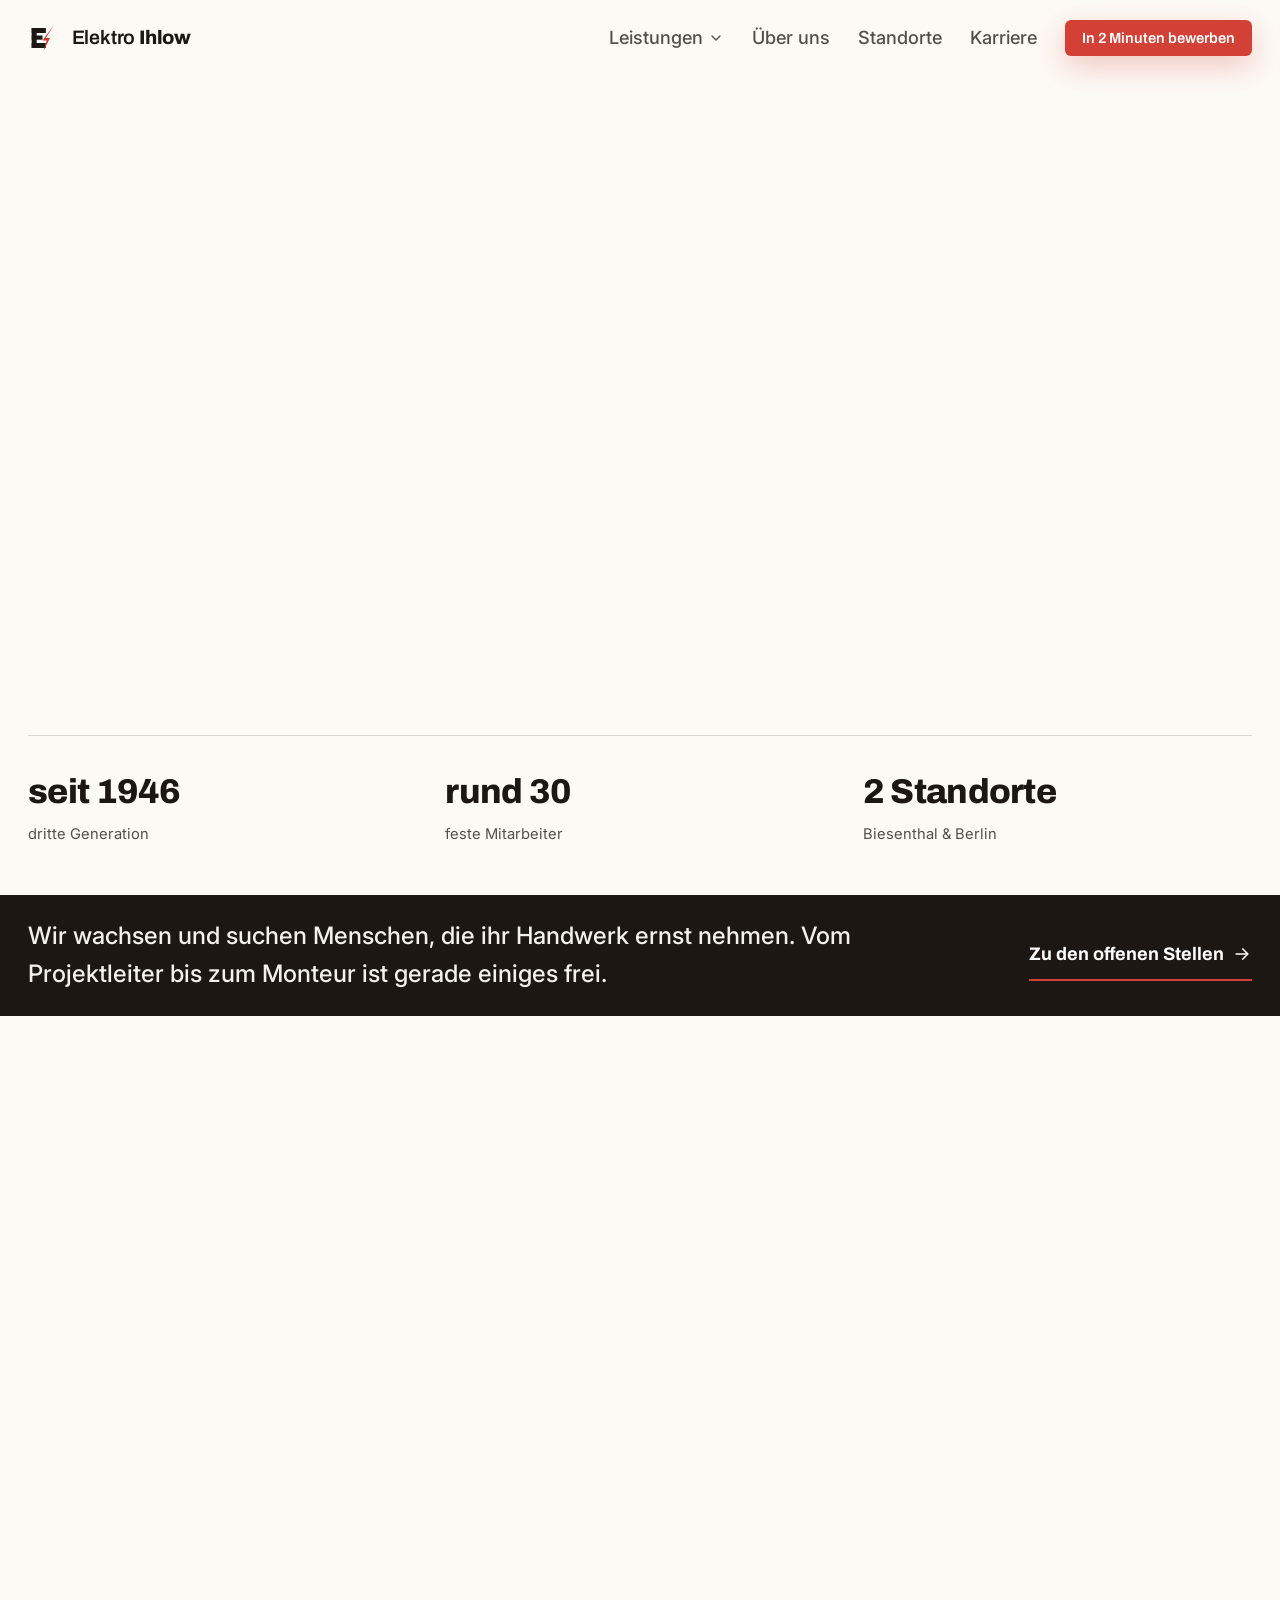
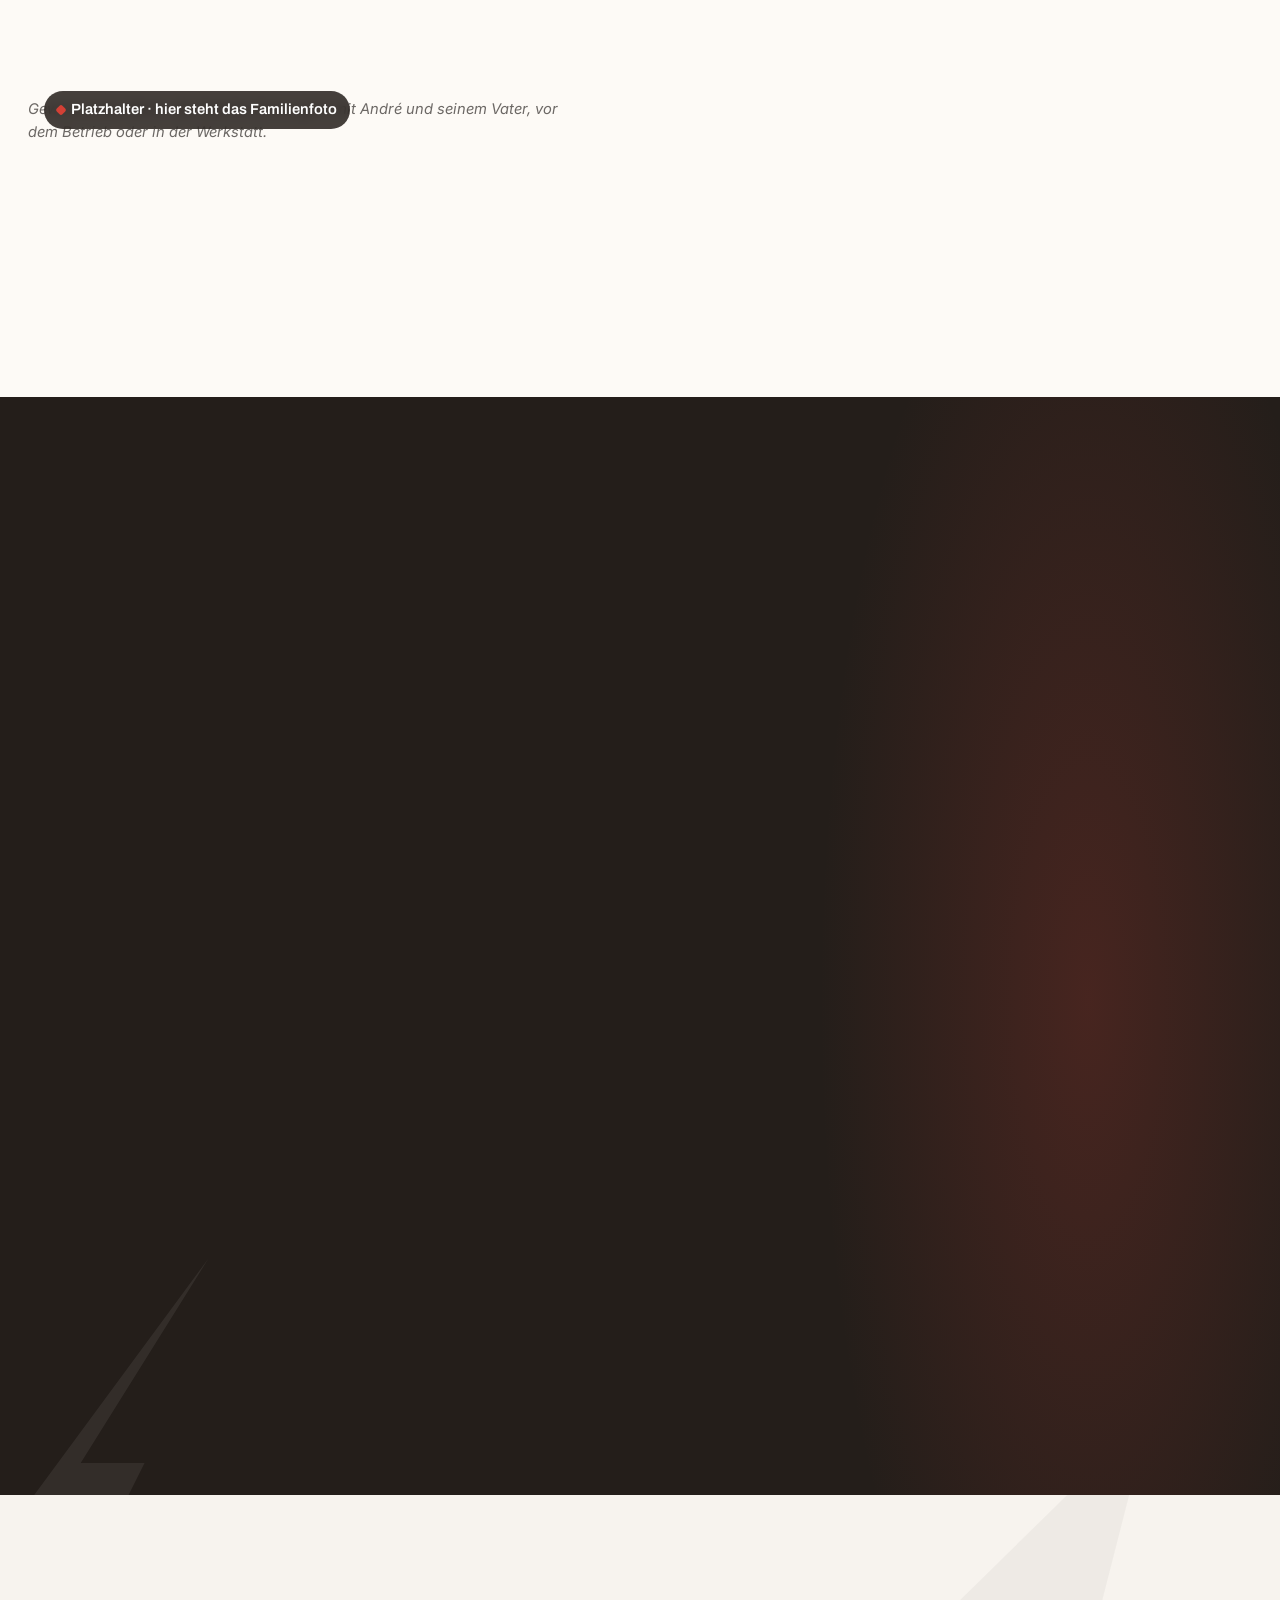
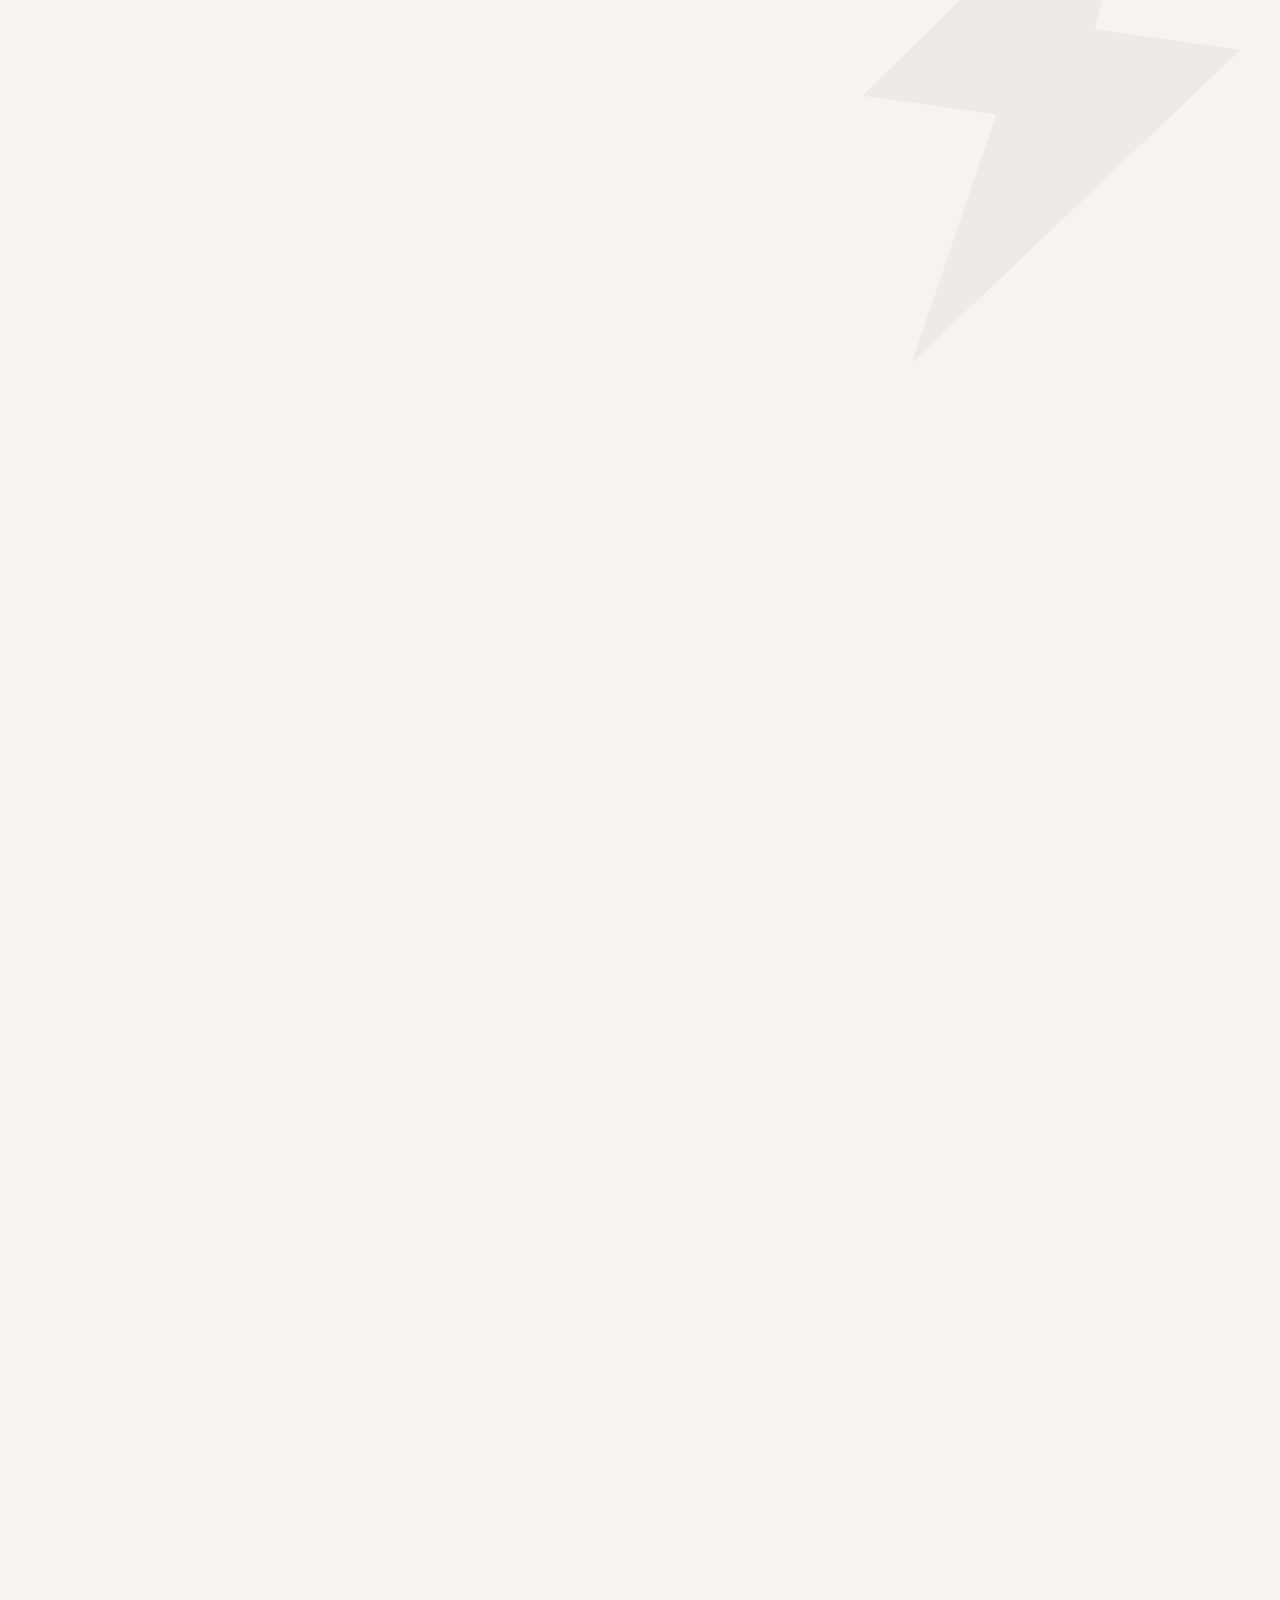
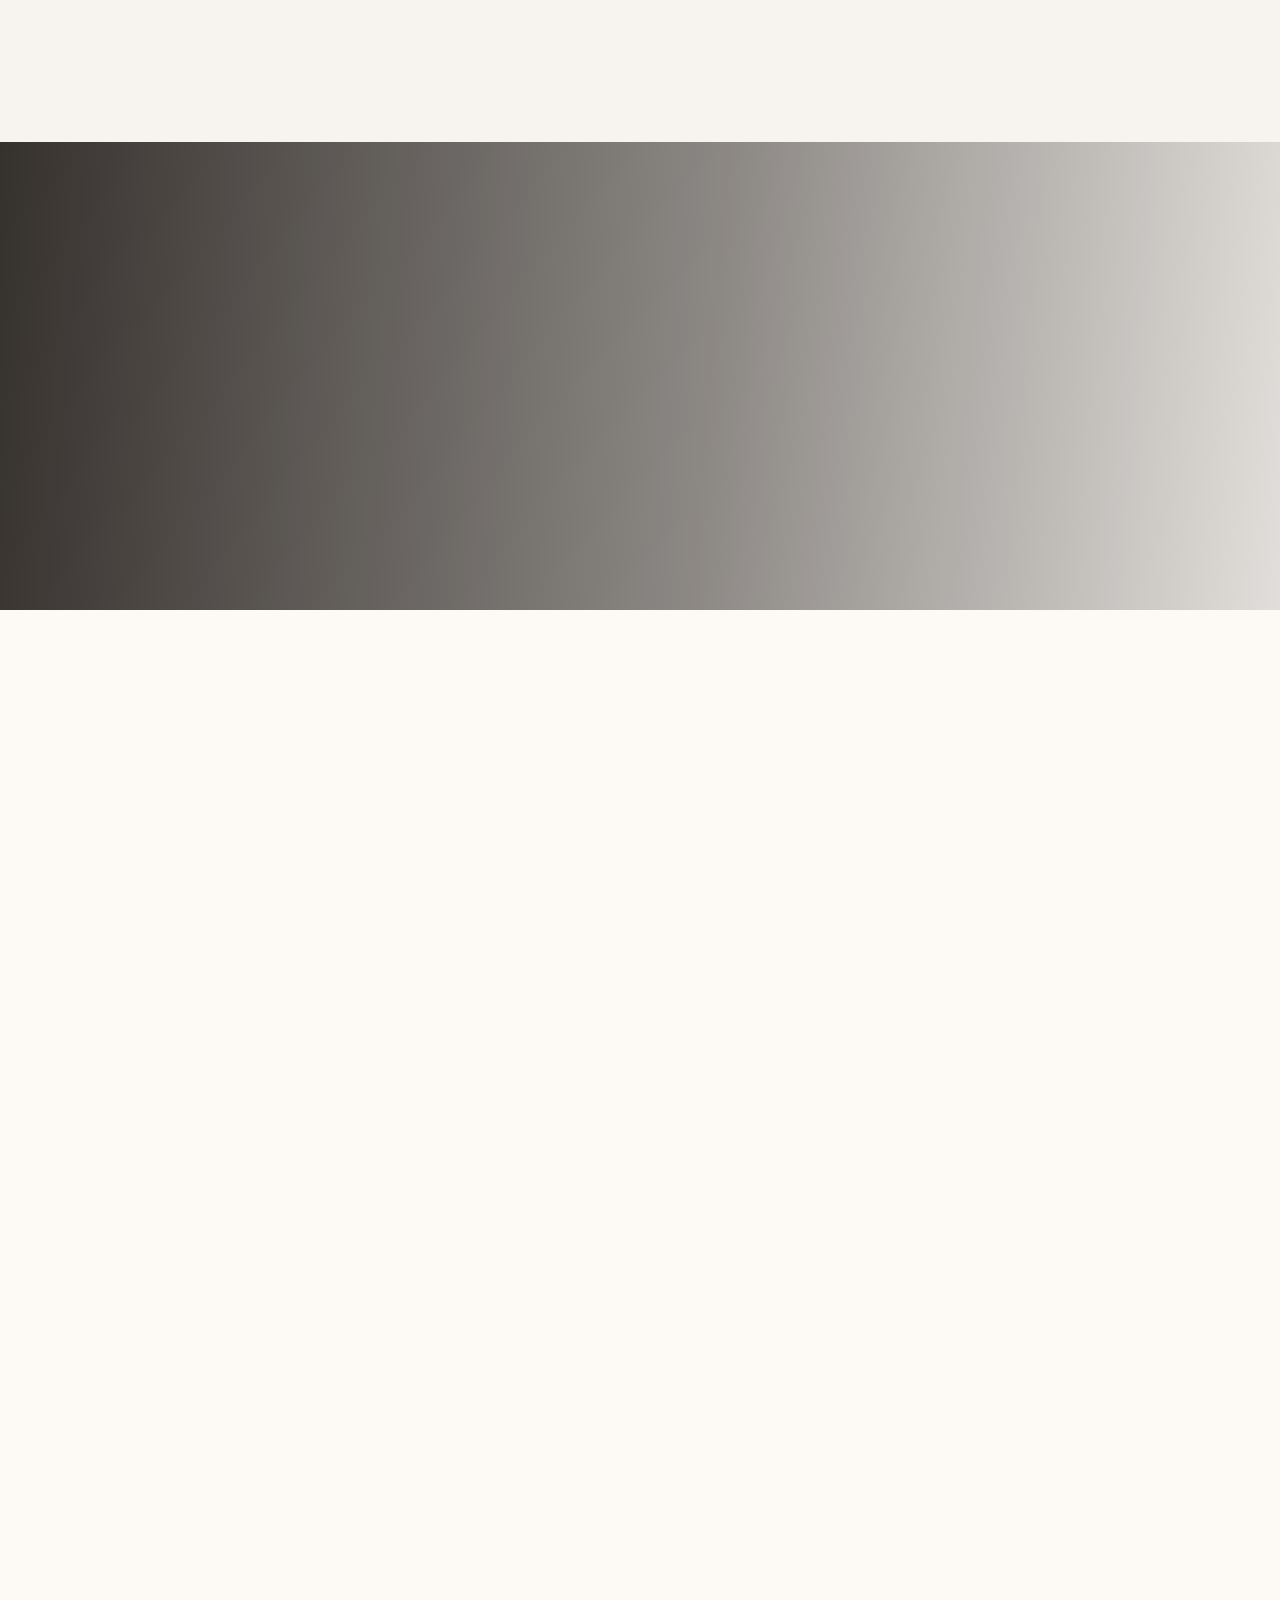
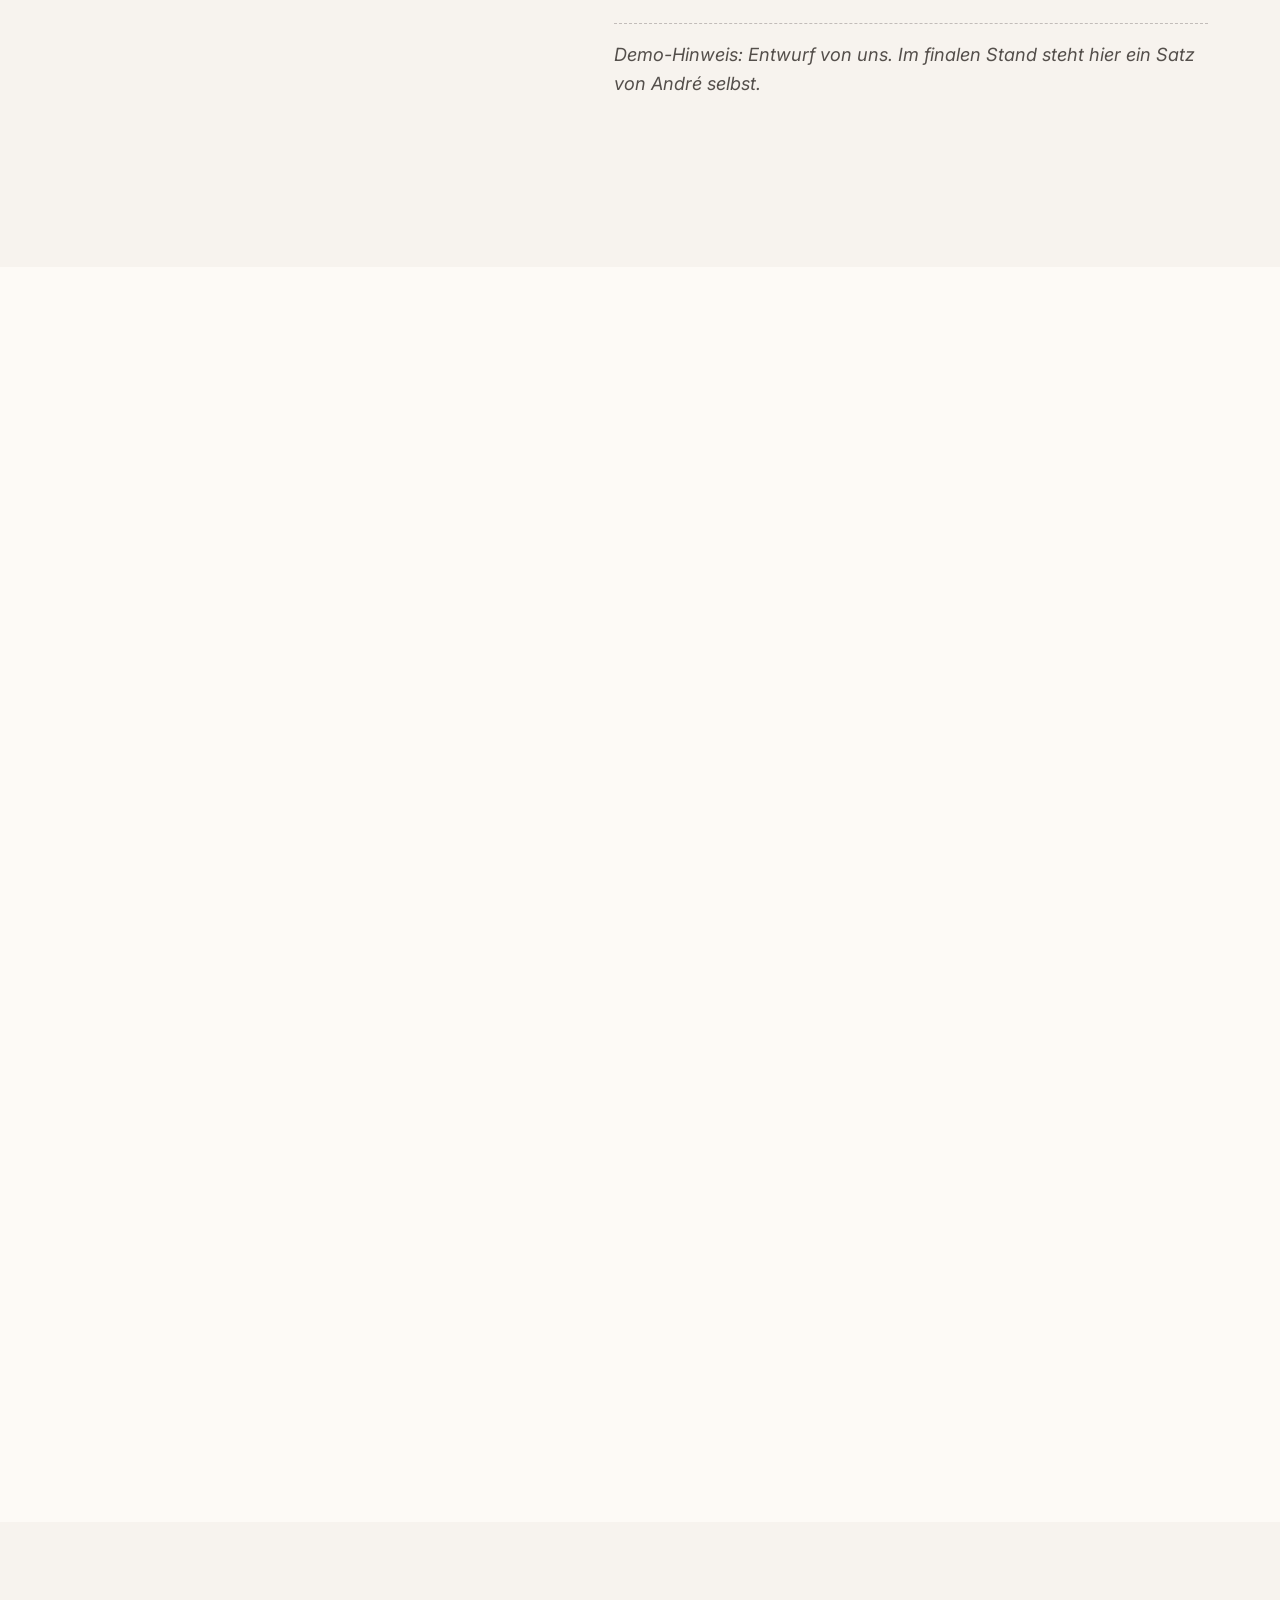
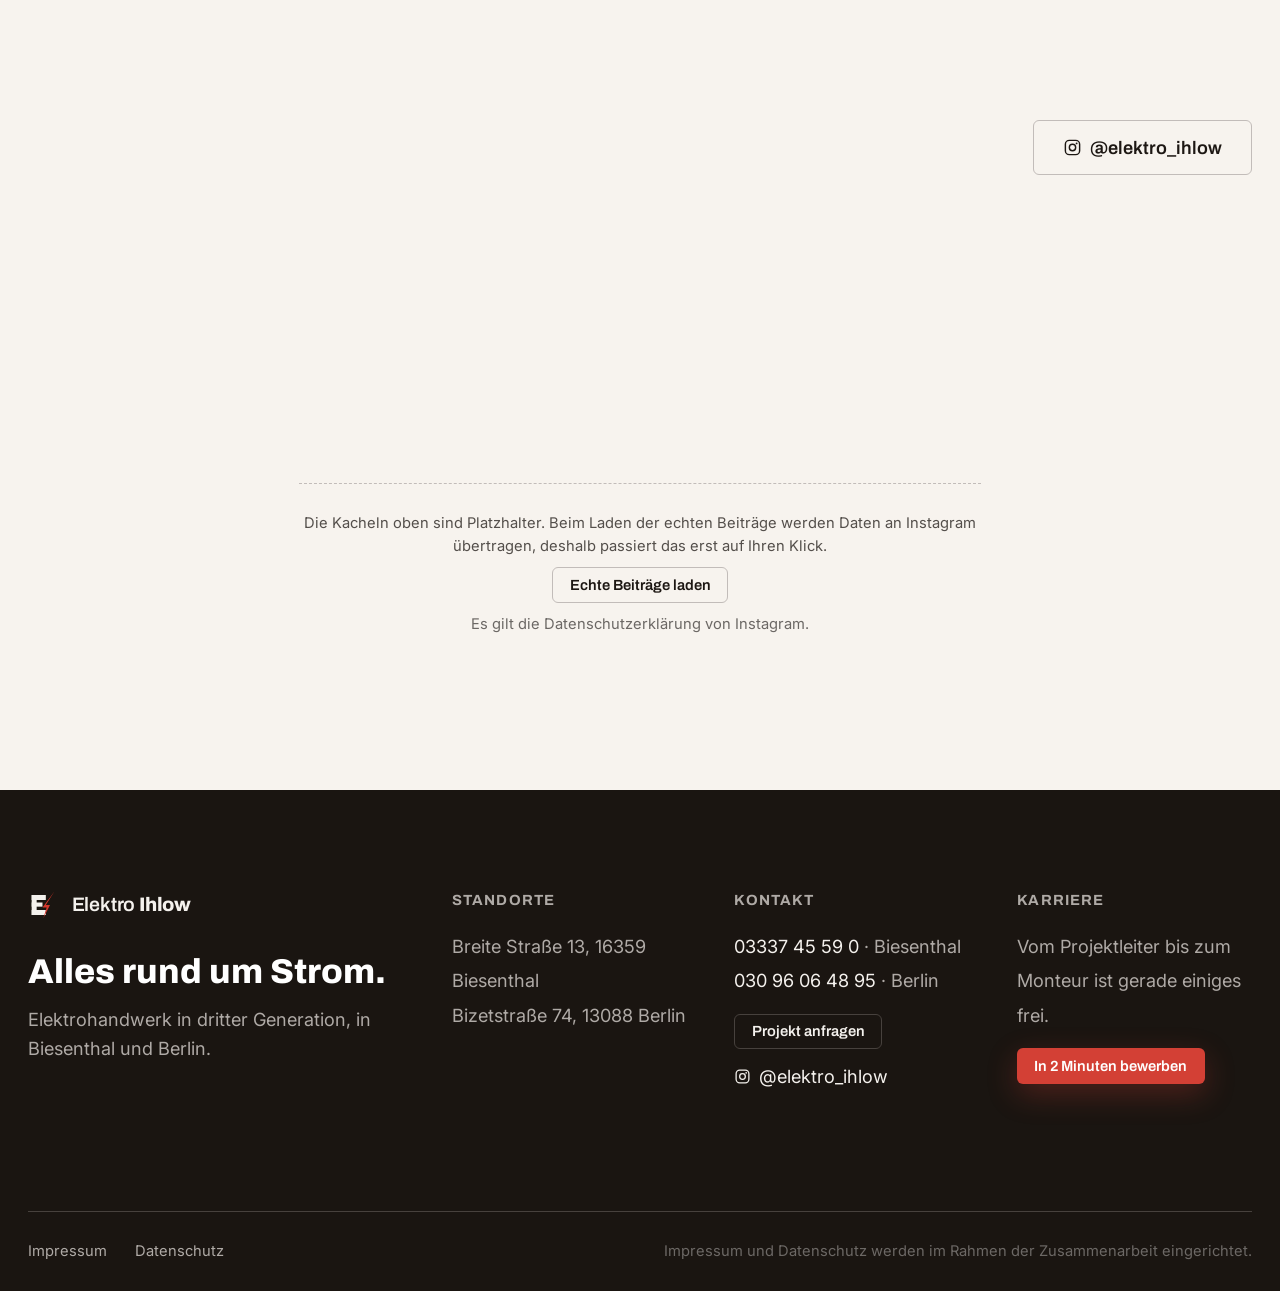
==== commit 09e6c28f: "Echte Instagram-Beitraege eingebunden, mit Zwei-Klick-Loesung Brunos sechs Beitragslinks sind eingeb" ====
--- a/site/index.html
+++ b/site/index.html
@@ -453,7 +453,7 @@
             @elektro_ihlow
           </a>
         </div>
-        <ul class="feed__grid feed__grid--bleed" data-reveal>
+        <ul class="feed__grid feed__grid--bleed" data-feed-grid data-reveal>
           <li data-insta-slot><a href="https://www.instagram.com/elektro_ihlow/" target="_blank" rel="noopener">
             <img src="https://d8j0ntlcm91z4.cloudfront.net/user_3064uXRqZDhsfEEjgzVarJDAKP6/hf_20260721_192625_c43e9b4d-cb9a-4a9e-a70a-c68bd0b185ac_min.webp" width="600" height="600" loading="lazy" alt="Verteilerschrank auf einer Baustelle von Elektro Ihlow"></a></li>
           <li data-insta-slot><a href="https://www.instagram.com/elektro_ihlow/" target="_blank" rel="noopener">
@@ -467,7 +467,14 @@
           <li data-insta-slot><a href="https://www.instagram.com/elektro_ihlow/" target="_blank" rel="noopener">
             <img src="https://d8j0ntlcm91z4.cloudfront.net/user_3064uXRqZDhsfEEjgzVarJDAKP6/hf_20260721_192623_cdb7cf81-26b5-4c19-abb8-2e2c9bc56516_min.webp" width="600" height="600" loading="lazy" alt="Team von Elektro Ihlow auf der Baustelle"></a></li>
         </ul>
-        <p class="demo-note demo-note--center" data-reveal>Demo-Hinweis: Platzhalter-Kacheln. Im Projekt zieht dieser Bereich die echten Beiträge und Reels automatisch aus dem Instagram-Konto.</p>
+        <div class="feed__consent" data-embed-consent data-embed-posts="Cq7jhMJoiEa,CqhnwADIZB3,CILln1_FXR7">
+          <p class="feed__consent-text">
+            Die Kacheln oben sind Platzhalter. Beim Laden der echten Beiträge werden
+            Daten an Instagram übertragen, deshalb passiert das erst auf Ihren Klick.
+          </p>
+          <button type="button" class="btn btn--ghost btn--sm" data-embed-load>Echte Beiträge laden</button>
+          <p class="feed__consent-legal">Es gilt die Datenschutzerklärung von Instagram.</p>
+        </div>
       </div>
     </section>
 
--- a/site/css/styles.css
+++ b/site/css/styles.css
@@ -1079,3 +1079,22 @@
 .feed--dark .section-title { color: #fff; }
 .feed__lead { color: var(--on-dark-soft); max-width: 56ch; margin-top: .5rem; }
 .feed--dark .demo-note { color: var(--on-dark-soft); border-top-color: var(--line-dark); }
+
+/* ---------- Instagram: Zustimmung und echte Beiträge ---------- */
+.feed__consent {
+  display: flex; flex-direction: column; align-items: center; gap: .6rem;
+  text-align: center; max-width: 62ch; margin: var(--space-l) auto 0;
+  padding-top: var(--space-m); border-top: 1px dashed var(--line-strong);
+}
+.feed__consent-text { font-size: var(--step--1); color: var(--ink-soft); line-height: 1.55; }
+.feed__consent-legal { font-size: var(--step--1); color: var(--ink-faint); }
+.feed--dark .feed__consent { border-top-color: var(--line-dark); }
+.feed--dark .feed__consent-text { color: var(--on-dark-soft); }
+
+/* Echte Einbettungen brauchen Breite: Instagram rendert unter ~330px unsauber,
+   deshalb drei Spalten statt sechs. */
+.feed__grid--live { grid-template-columns: repeat(3, 1fr); gap: var(--space-m); }
+.feed__grid--live li { background: var(--bg); border-radius: var(--radius); overflow: hidden; }
+.feed__grid--live iframe { width: 100%; min-height: 640px; border: 0; display: block; }
+@media (max-width: 1100px) { .feed__grid--live { grid-template-columns: repeat(2, 1fr); } }
+@media (max-width: 760px)  { .feed__grid--live { grid-template-columns: 1fr; } }
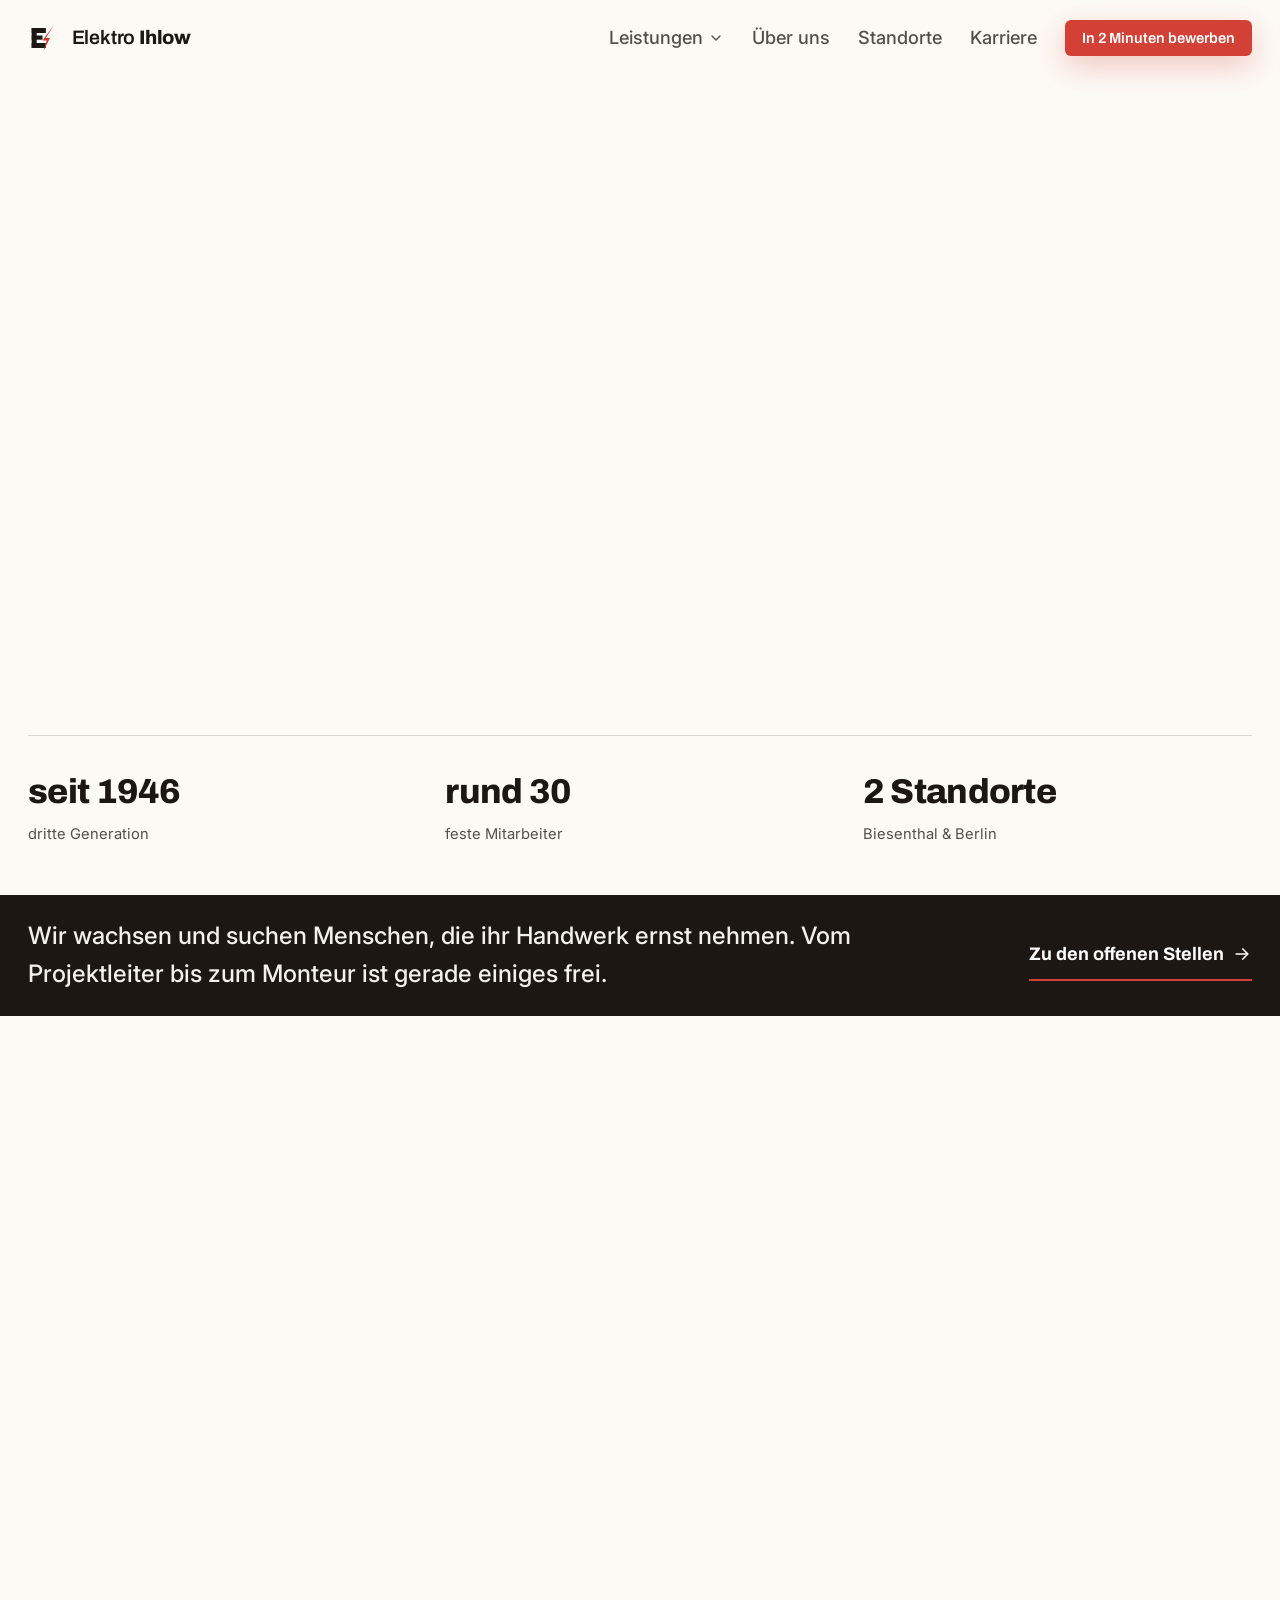
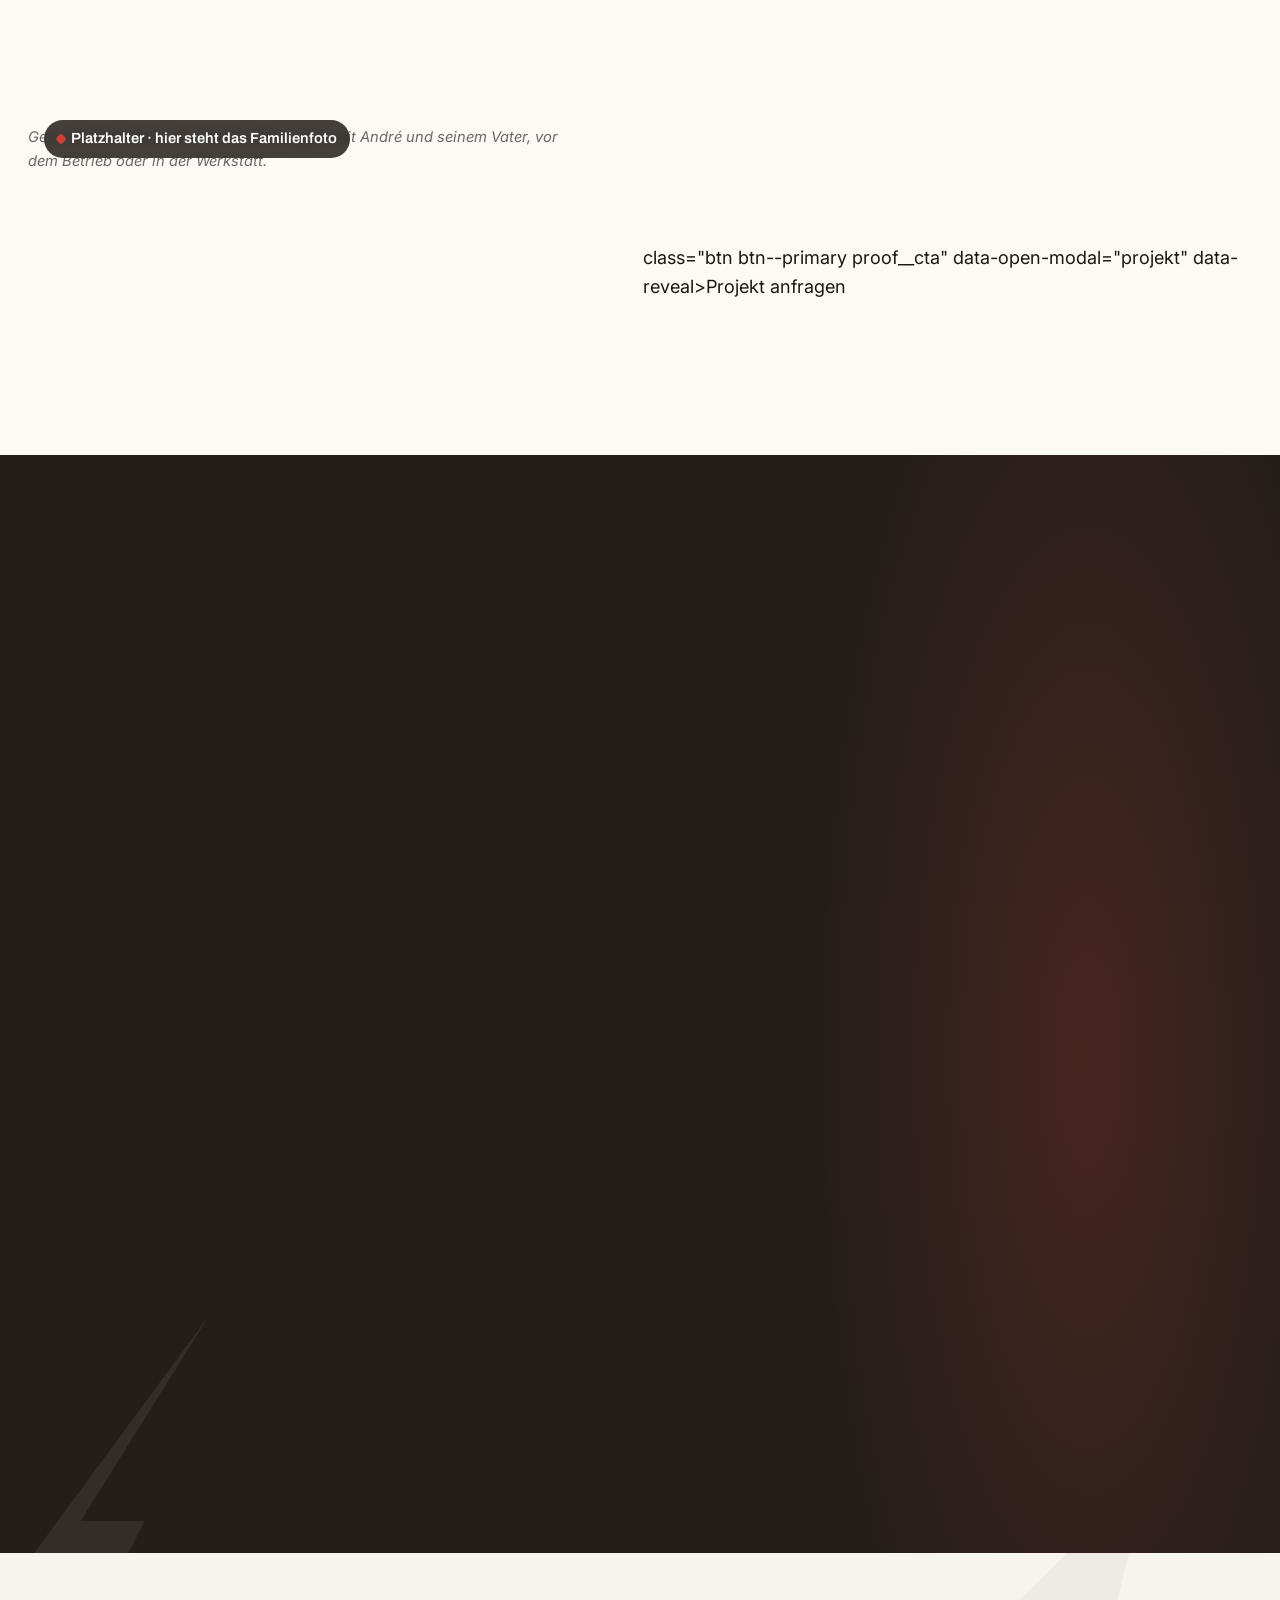
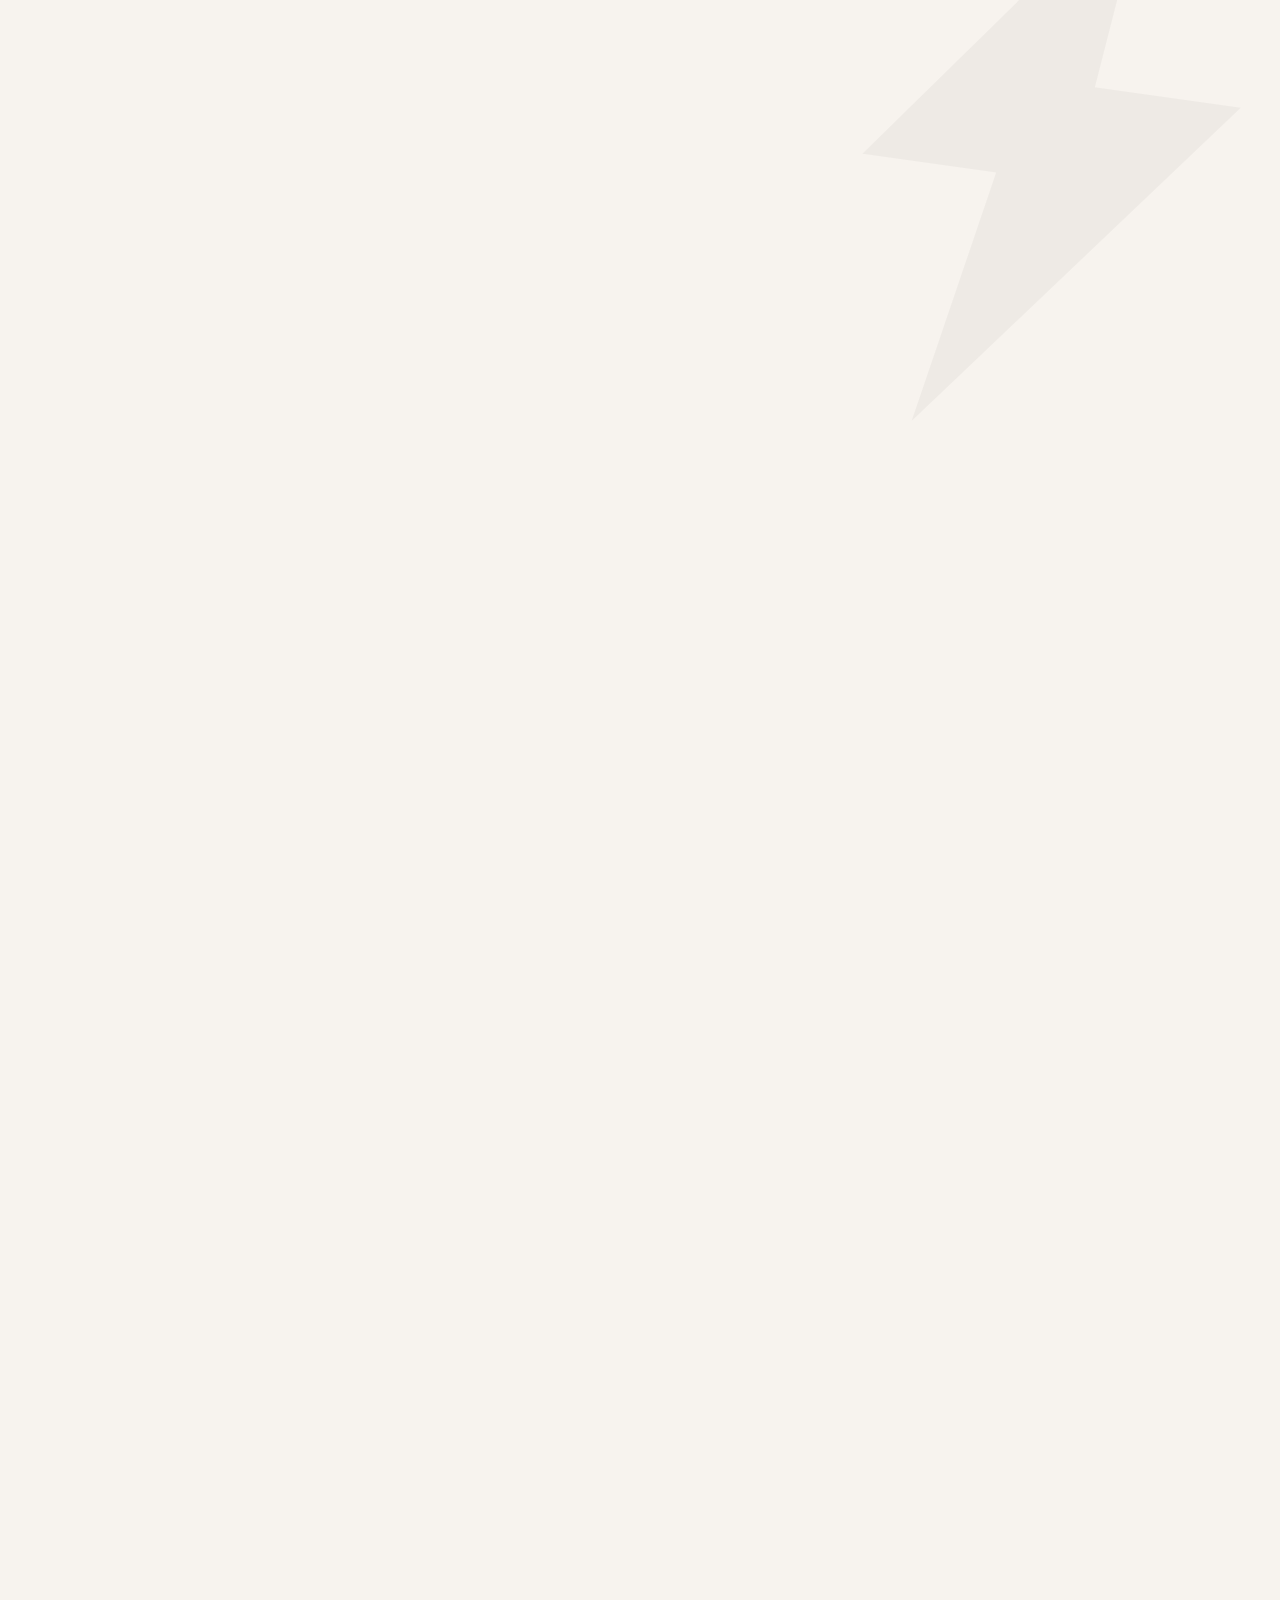
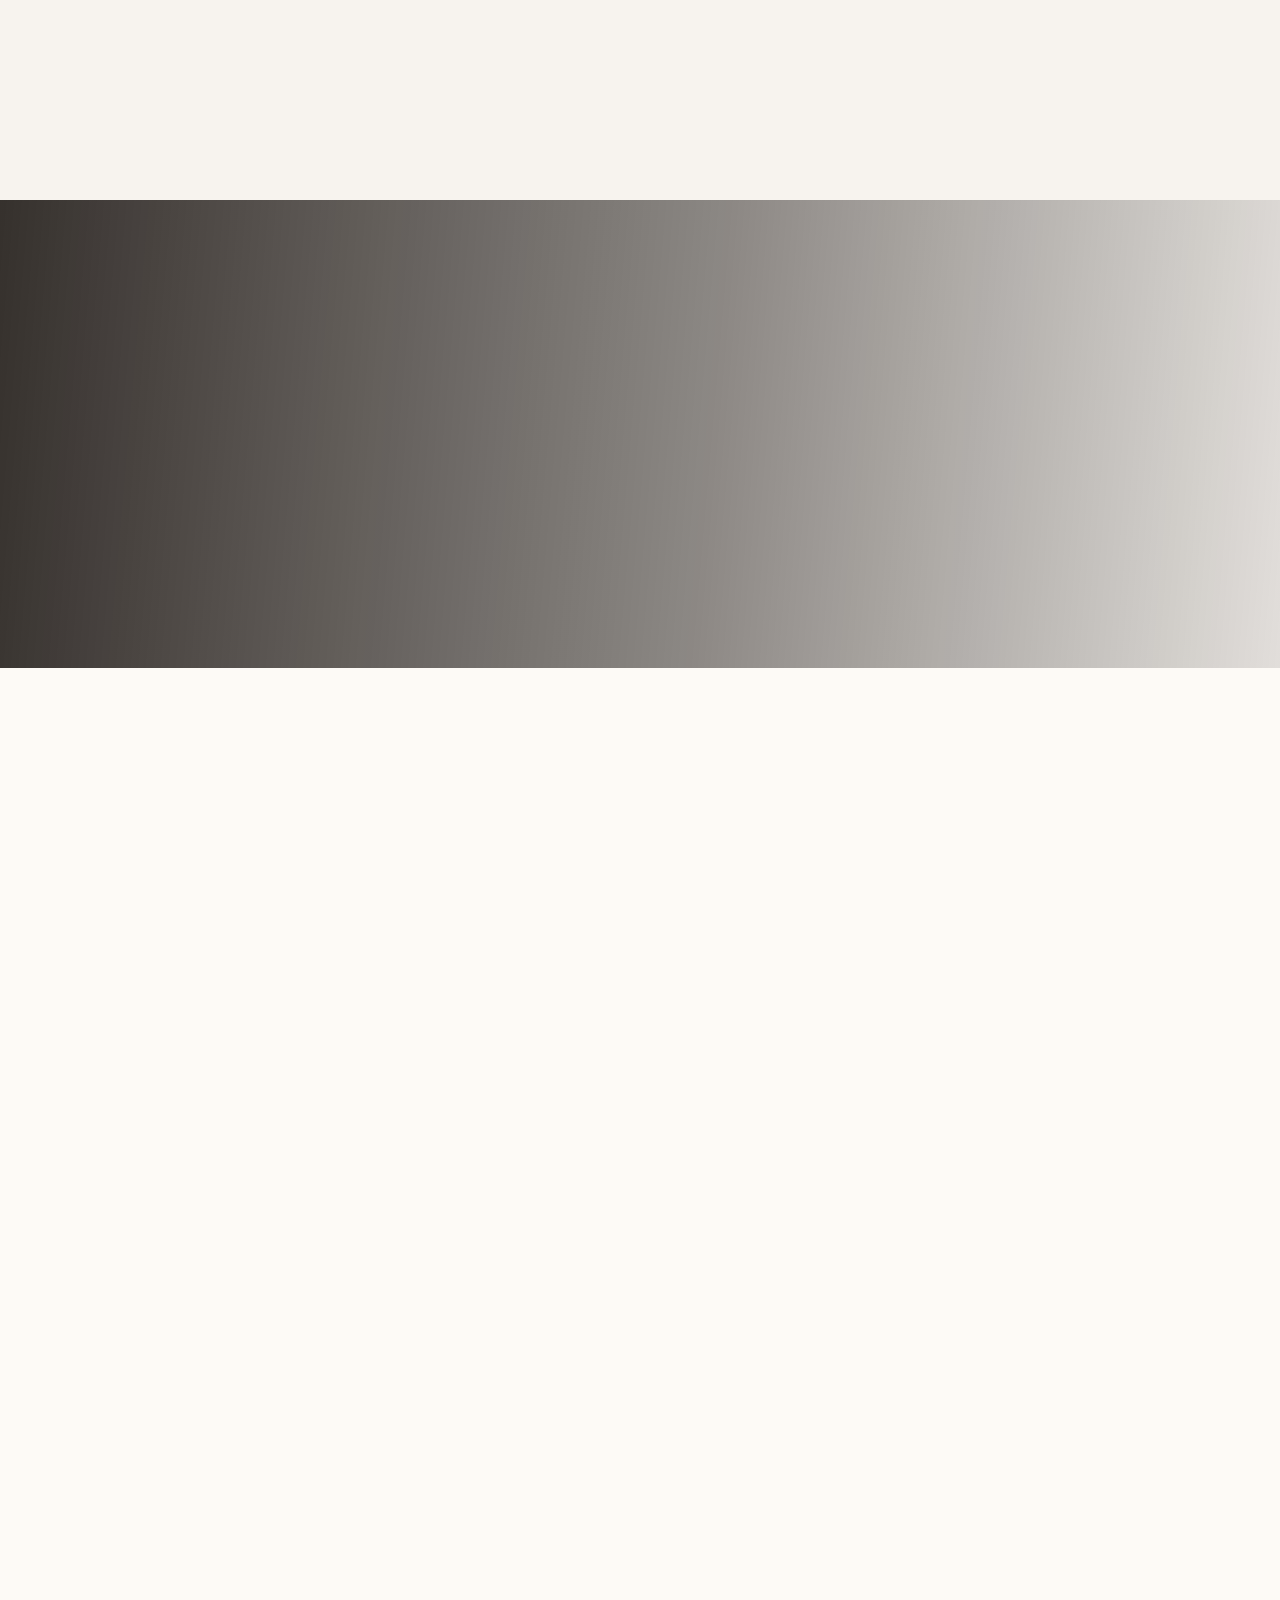
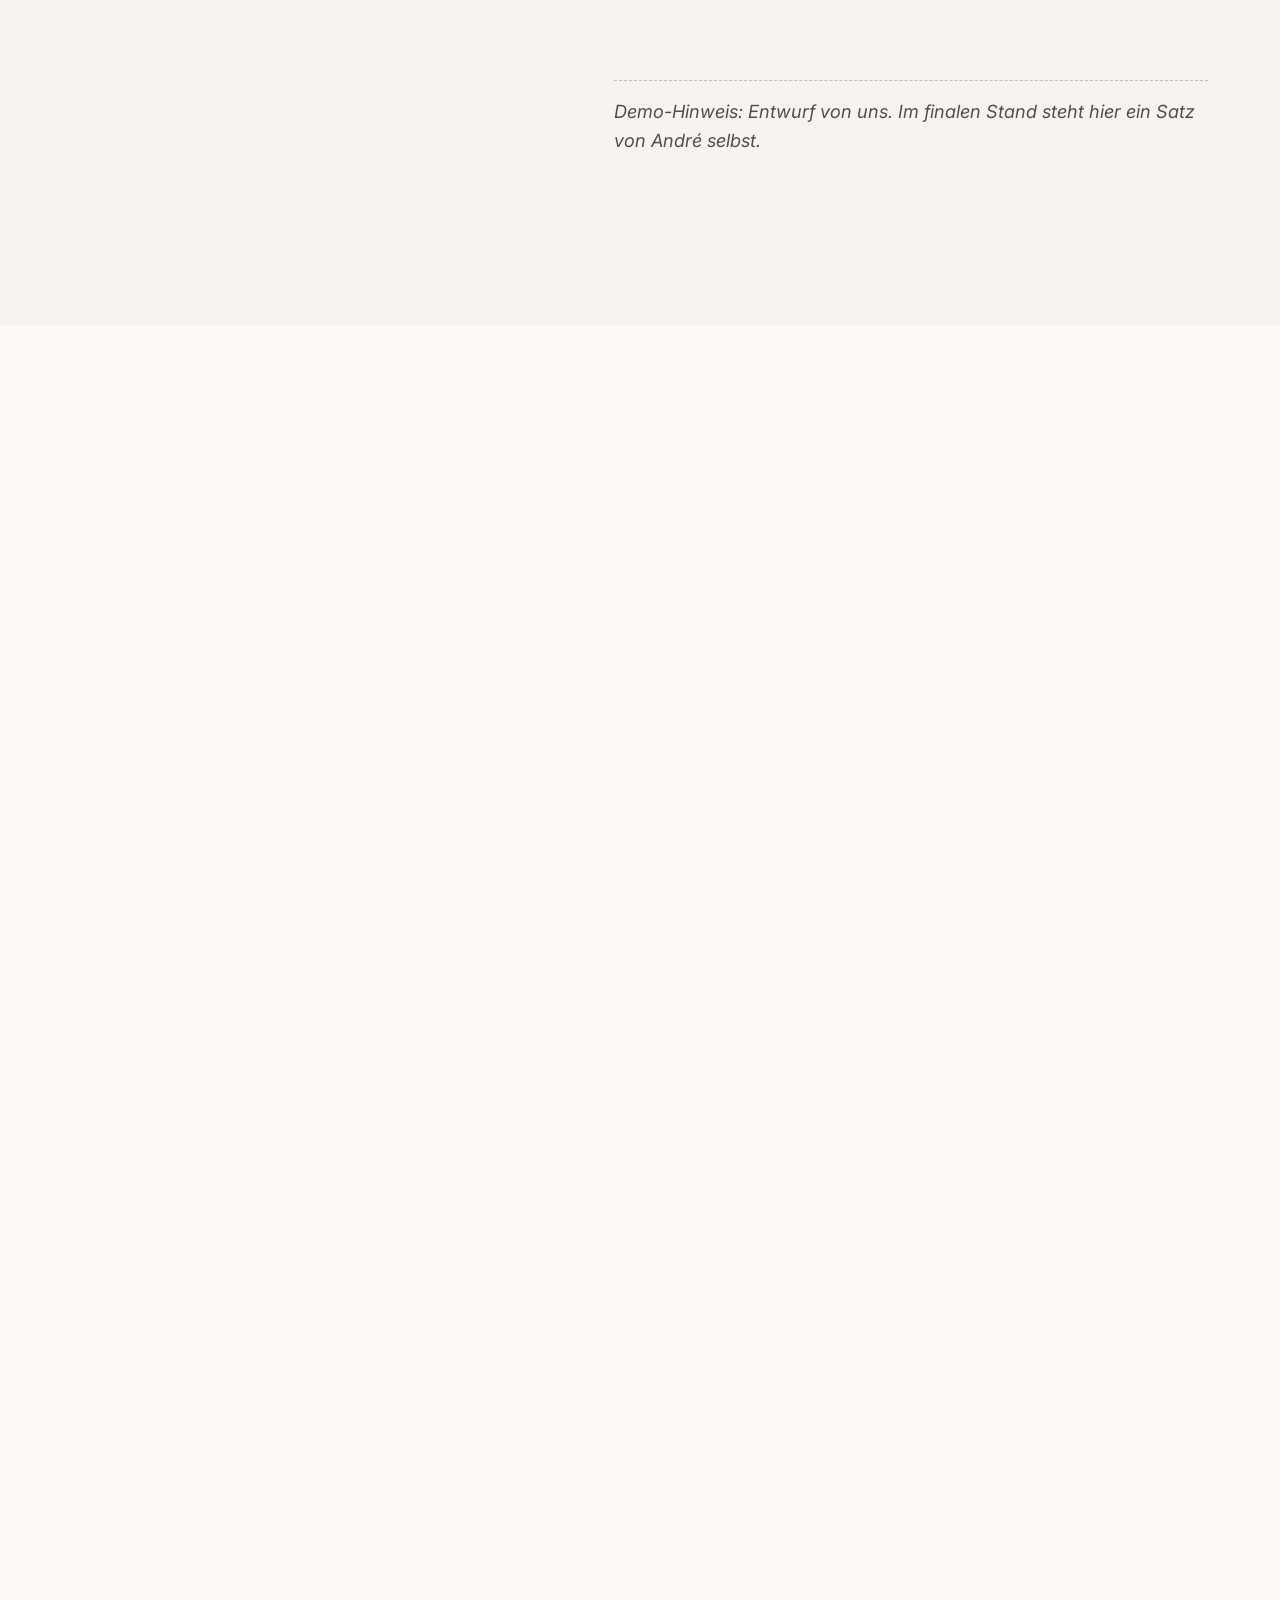
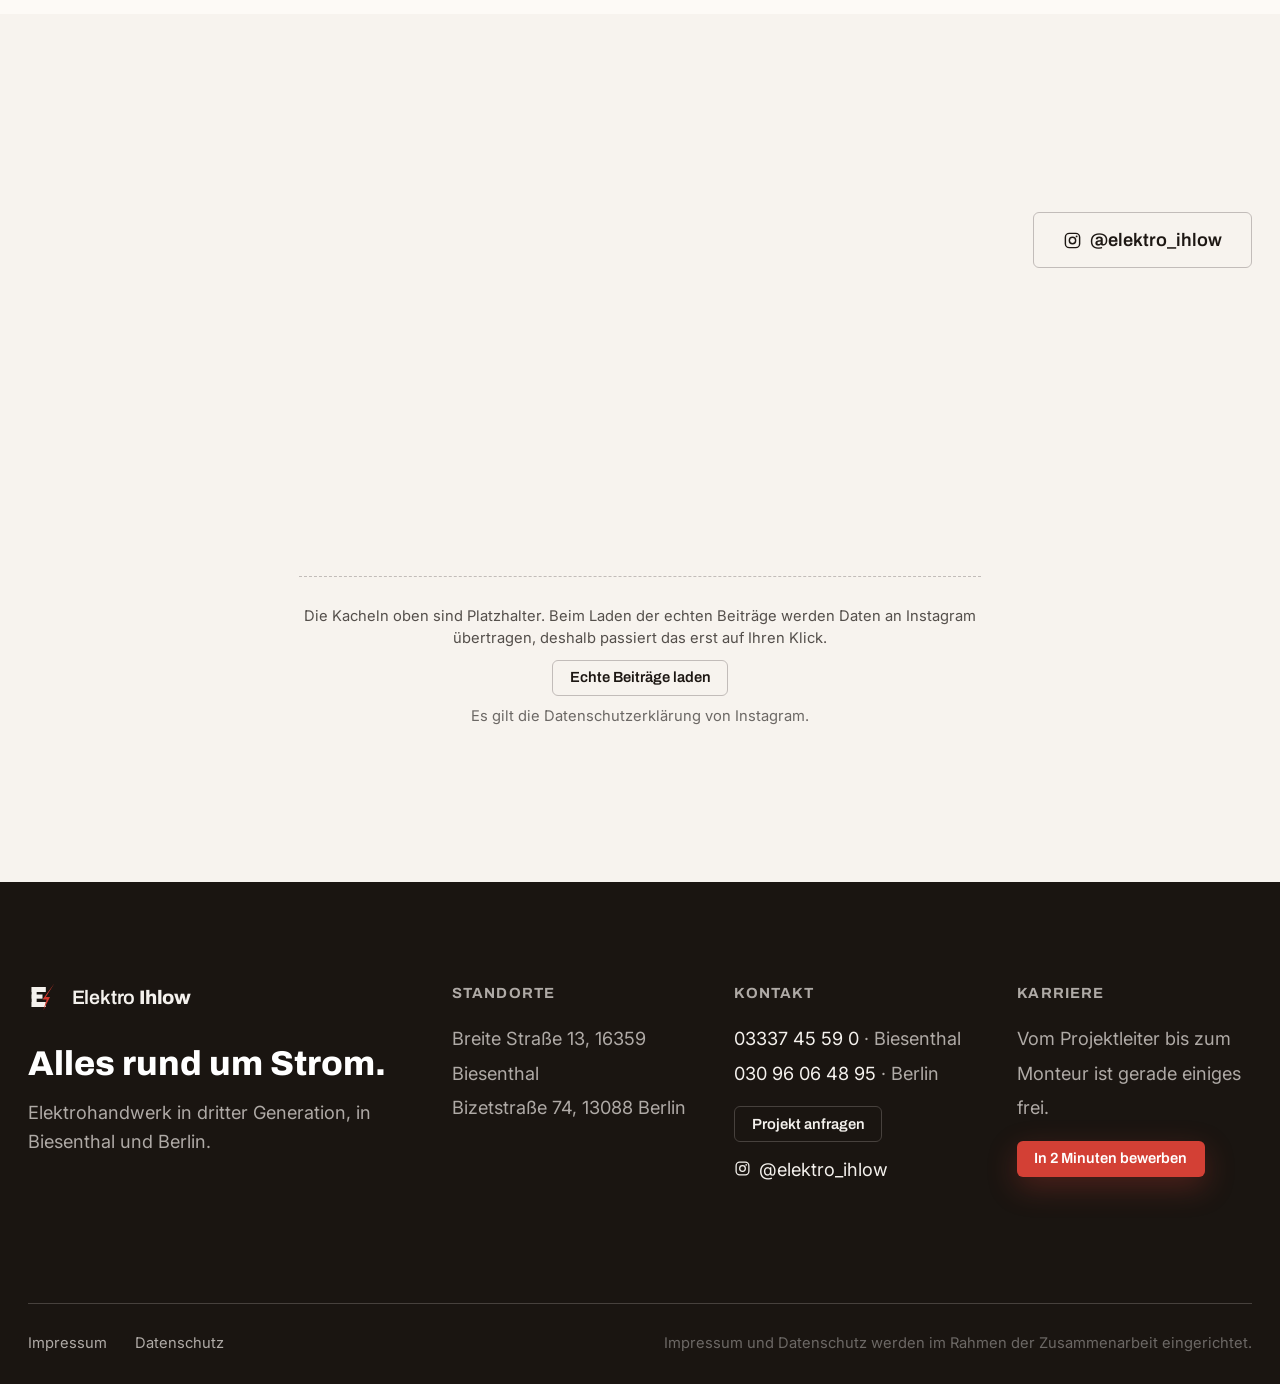
==== commit 4807f676: "Oeffnungszeiten und Google-Bewertung ergaenzt Aus Brunos Google-Screenshot: - Oeffnungszeiten Biesen" ====
--- a/site/index.html
+++ b/site/index.html
@@ -165,7 +165,16 @@
               bis zur Abnahme kennt. Und einen Familienbetrieb, den es auch in zehn Jahren
               noch geben wird.
             </p>
-            <button class="btn btn--primary proof__cta" data-open-modal="projekt" data-reveal>Projekt anfragen</button>
+            <div class="rating" data-reveal>
+              <!-- 4,4 von 5 = 88 Prozent. Die gefuellte Ebene wird auf 88% beschnitten,
+                   damit die Darstellung die Bewertung nicht schoent. -->
+              <span class="rating__stars" role="img" aria-label="4,4 von 5 Sternen">
+                <span class="rating__base"><svg viewBox="0 0 24 24" width="18" height="18" aria-hidden="true"><path fill="currentColor" d="M12 2.6l2.9 5.9 6.5.9-4.7 4.6 1.1 6.4-5.8-3-5.8 3 1.1-6.4L2.6 9.4l6.5-.9z"/></svg><svg viewBox="0 0 24 24" width="18" height="18" aria-hidden="true"><path fill="currentColor" d="M12 2.6l2.9 5.9 6.5.9-4.7 4.6 1.1 6.4-5.8-3-5.8 3 1.1-6.4L2.6 9.4l6.5-.9z"/></svg><svg viewBox="0 0 24 24" width="18" height="18" aria-hidden="true"><path fill="currentColor" d="M12 2.6l2.9 5.9 6.5.9-4.7 4.6 1.1 6.4-5.8-3-5.8 3 1.1-6.4L2.6 9.4l6.5-.9z"/></svg><svg viewBox="0 0 24 24" width="18" height="18" aria-hidden="true"><path fill="currentColor" d="M12 2.6l2.9 5.9 6.5.9-4.7 4.6 1.1 6.4-5.8-3-5.8 3 1.1-6.4L2.6 9.4l6.5-.9z"/></svg><svg viewBox="0 0 24 24" width="18" height="18" aria-hidden="true"><path fill="currentColor" d="M12 2.6l2.9 5.9 6.5.9-4.7 4.6 1.1 6.4-5.8-3-5.8 3 1.1-6.4L2.6 9.4l6.5-.9z"/></svg></span>
+                <span class="rating__fill" style="width:88%"><svg viewBox="0 0 24 24" width="18" height="18" aria-hidden="true"><path fill="currentColor" d="M12 2.6l2.9 5.9 6.5.9-4.7 4.6 1.1 6.4-5.8-3-5.8 3 1.1-6.4L2.6 9.4l6.5-.9z"/></svg><svg viewBox="0 0 24 24" width="18" height="18" aria-hidden="true"><path fill="currentColor" d="M12 2.6l2.9 5.9 6.5.9-4.7 4.6 1.1 6.4-5.8-3-5.8 3 1.1-6.4L2.6 9.4l6.5-.9z"/></svg><svg viewBox="0 0 24 24" width="18" height="18" aria-hidden="true"><path fill="currentColor" d="M12 2.6l2.9 5.9 6.5.9-4.7 4.6 1.1 6.4-5.8-3-5.8 3 1.1-6.4L2.6 9.4l6.5-.9z"/></svg><svg viewBox="0 0 24 24" width="18" height="18" aria-hidden="true"><path fill="currentColor" d="M12 2.6l2.9 5.9 6.5.9-4.7 4.6 1.1 6.4-5.8-3-5.8 3 1.1-6.4L2.6 9.4l6.5-.9z"/></svg><svg viewBox="0 0 24 24" width="18" height="18" aria-hidden="true"><path fill="currentColor" d="M12 2.6l2.9 5.9 6.5.9-4.7 4.6 1.1 6.4-5.8-3-5.8 3 1.1-6.4L2.6 9.4l6.5-.9z"/></svg></span>
+              </span>
+              <p class="rating__text"><strong>4,4 von 5</strong> bei 32 Google-Bewertungen</p>
+            </div>
+ class="btn btn--primary proof__cta" data-open-modal="projekt" data-reveal>Projekt anfragen</button>
           </div>
         </div>
 
@@ -416,6 +425,7 @@
             <h3>Berlin</h3>
             <address>Bizetstraße 74<br>13088 Berlin</address>
             <p class="location__note">Von hier laufen die Projekte in der Stadt, im Raum Weißensee und Hohenschönhausen.</p>
+            <p class="location__hours">Öffnungszeiten werden noch ergänzt</p>
             <div class="location__actions">
               <a class="btn btn--ghost btn--sm" href="tel:+493096064895">030 96 06 48 95</a>
               <a class="location__route" href="https://www.google.com/maps/dir/?api=1&amp;destination=Bizetstra%C3%9Fe+74%2C+13088+Berlin" target="_blank" rel="noopener">Route planen <svg viewBox="0 0 24 24" width="16" height="16" aria-hidden="true"><path d="M5 12h14M13 6l6 6-6 6" fill="none" stroke="currentColor" stroke-width="2" stroke-linecap="round" stroke-linejoin="round"/></svg></a>
@@ -426,6 +436,7 @@
             <h3>Biesenthal</h3>
             <address>Breite Straße 13<br>16359 Biesenthal</address>
             <p class="location__note">Ursprung des Betriebs, hier stehen Werkstatt und Lager. Zentral im Barnim, nördlich von Berlin.</p>
+            <p class="location__hours">Mo bis Do 9 bis 12 und 13 bis 16 Uhr · Fr bis 15 Uhr</p>
             <div class="location__actions">
               <a class="btn btn--ghost btn--sm" href="tel:+493337455590">03337 45 59 0</a>
               <a class="location__route" href="https://www.google.com/maps/dir/?api=1&amp;destination=Breite+Stra%C3%9Fe+13%2C+16359+Biesenthal" target="_blank" rel="noopener">Route planen <svg viewBox="0 0 24 24" width="16" height="16" aria-hidden="true"><path d="M5 12h14M13 6l6 6-6 6" fill="none" stroke="currentColor" stroke-width="2" stroke-linecap="round" stroke-linejoin="round"/></svg></a>
--- a/site/css/styles.css
+++ b/site/css/styles.css
@@ -1098,3 +1098,24 @@
 .feed__grid--live iframe { width: 100%; min-height: 640px; border: 0; display: block; }
 @media (max-width: 1100px) { .feed__grid--live { grid-template-columns: repeat(2, 1fr); } }
 @media (max-width: 760px)  { .feed__grid--live { grid-template-columns: 1fr; } }
+
+/* ---------- Öffnungszeiten ---------- */
+.loc-hours { margin-top: var(--space-s); display: flex; flex-direction: column; gap: .25rem; }
+.loc-hours > div { display: flex; gap: .6rem; align-items: baseline; font-size: var(--step--1); }
+.loc-hours dt { font-family: var(--font-display); font-weight: 600; color: var(--ink); min-width: 8.5ch; }
+.loc-hours dd { color: var(--ink-soft); }
+.loc-hours--open dd { color: var(--ink-faint); font-style: italic; }
+.location__hours { font-size: var(--step--1); color: var(--ink-soft); margin-top: .3rem; }
+
+/* ---------- Google-Bewertung ---------- */
+.rating { display: flex; align-items: center; gap: .7rem; margin-top: var(--space-l); flex-wrap: wrap; }
+.rating__stars { position: relative; display: inline-block; line-height: 0; }
+.rating__base { display: inline-flex; gap: .1rem; color: var(--line-strong); }
+.rating__fill {
+  position: absolute; inset: 0; display: inline-flex; gap: .1rem;
+  color: var(--red); overflow: hidden; white-space: nowrap;
+}
+.rating__fill svg { flex-shrink: 0; }
+.rating__text { color: var(--ink-soft); font-size: var(--step--1); }
+.rating__text strong { font-family: var(--font-display); font-weight: 700; font-size: var(--step-0); color: var(--ink); }
+.proof__lead .rating + .proof__cta { margin-top: var(--space-m); }
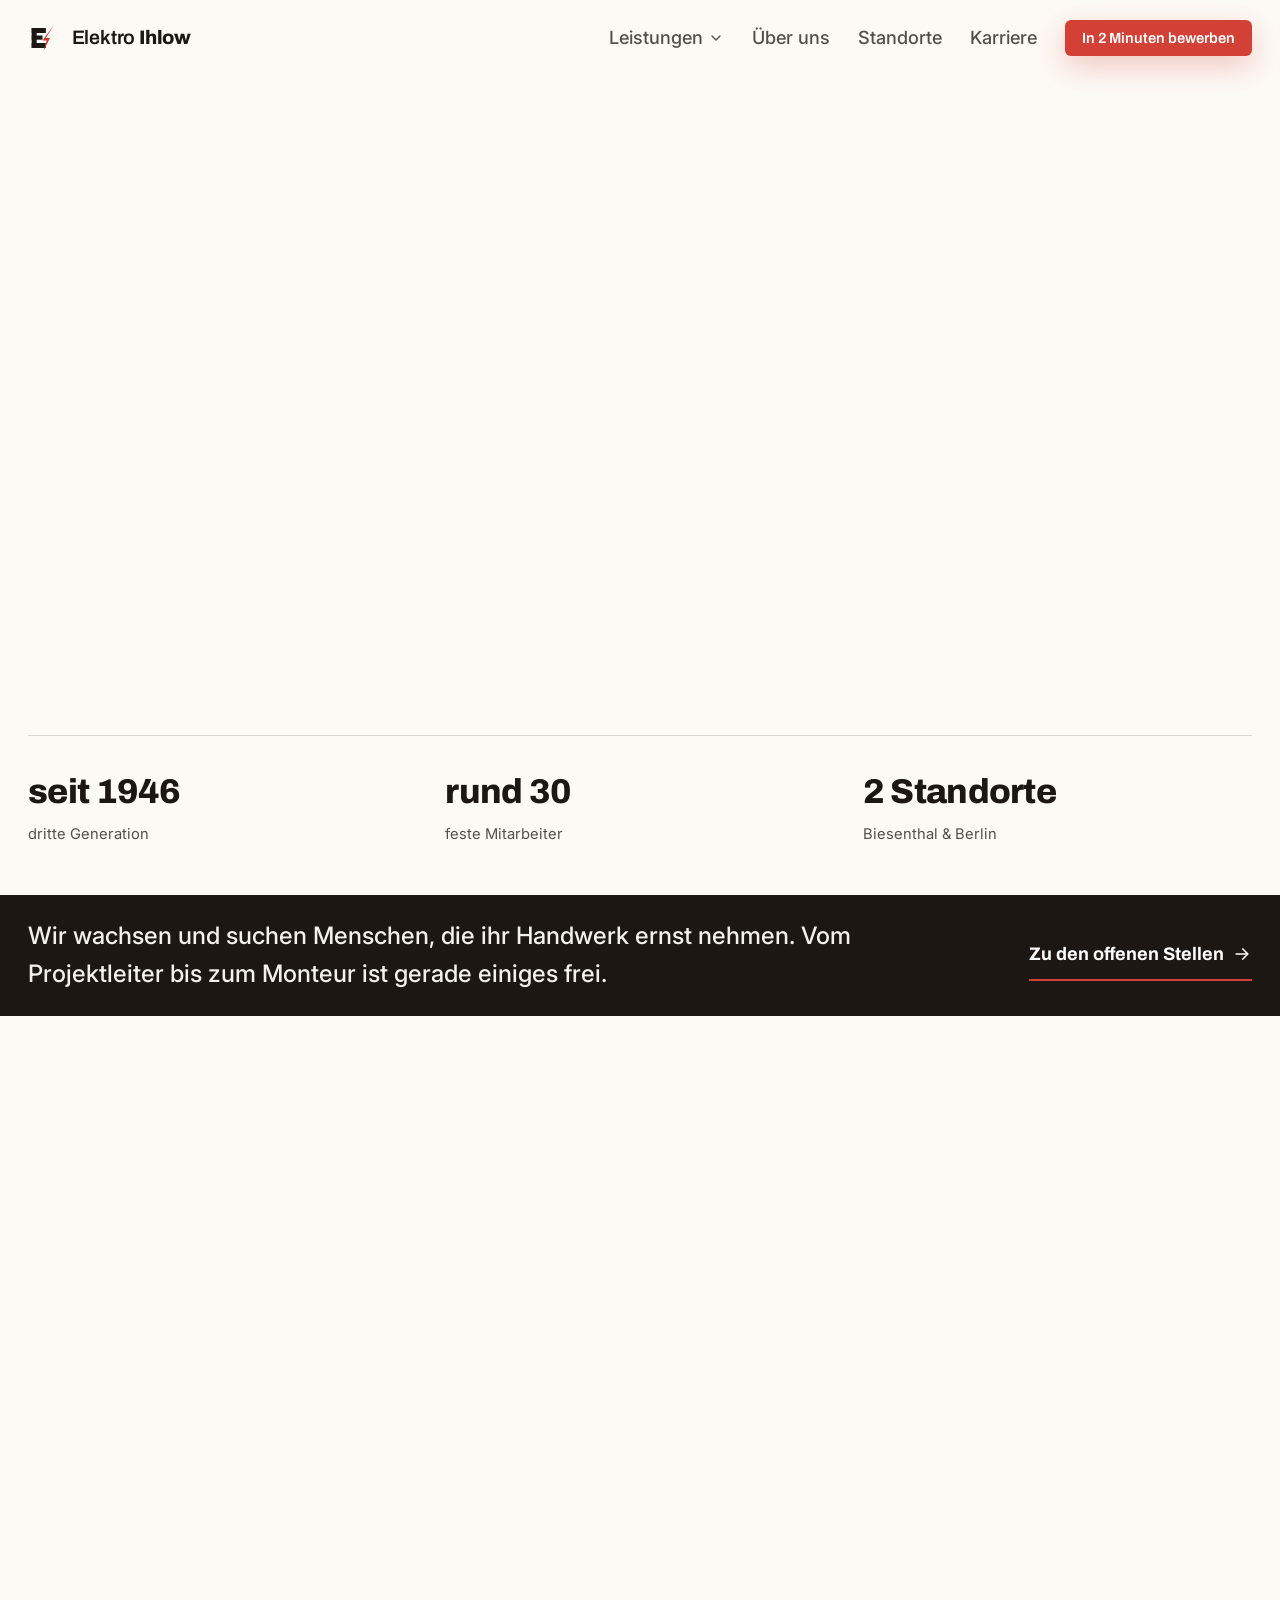
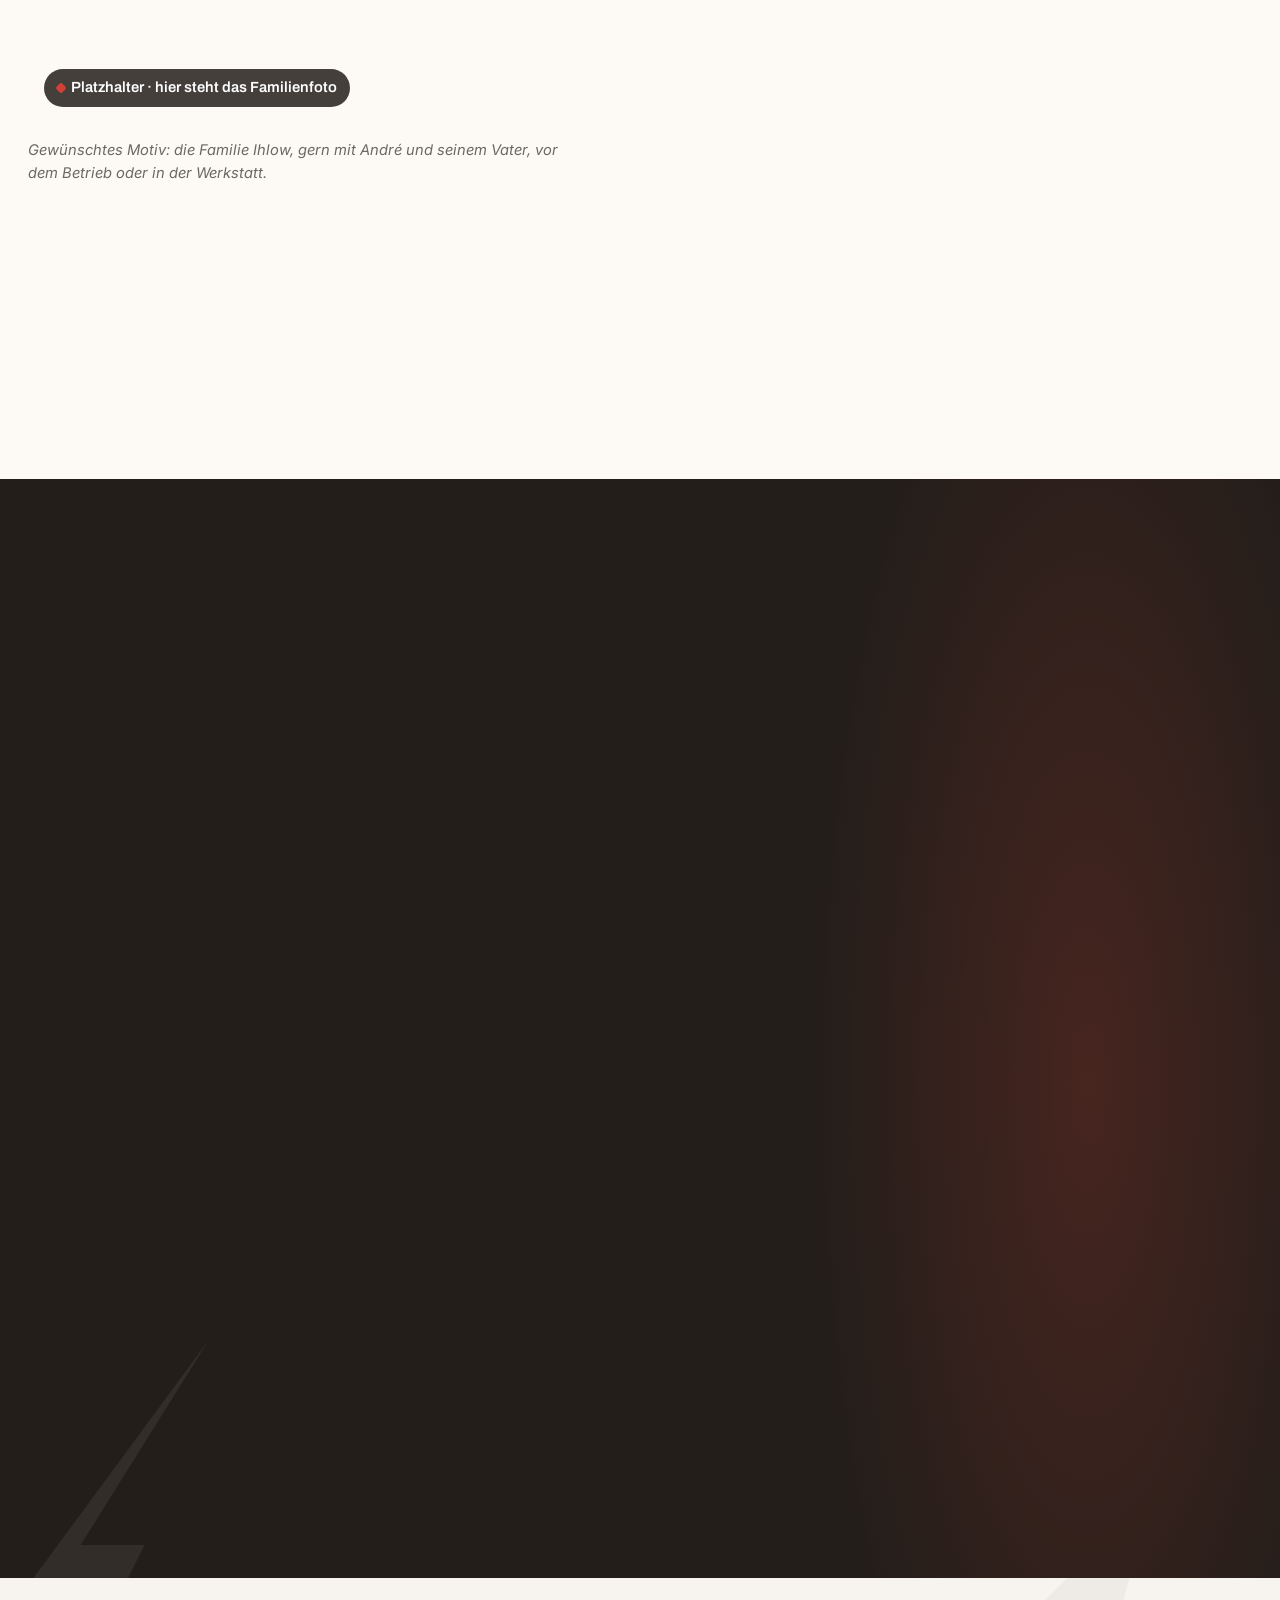
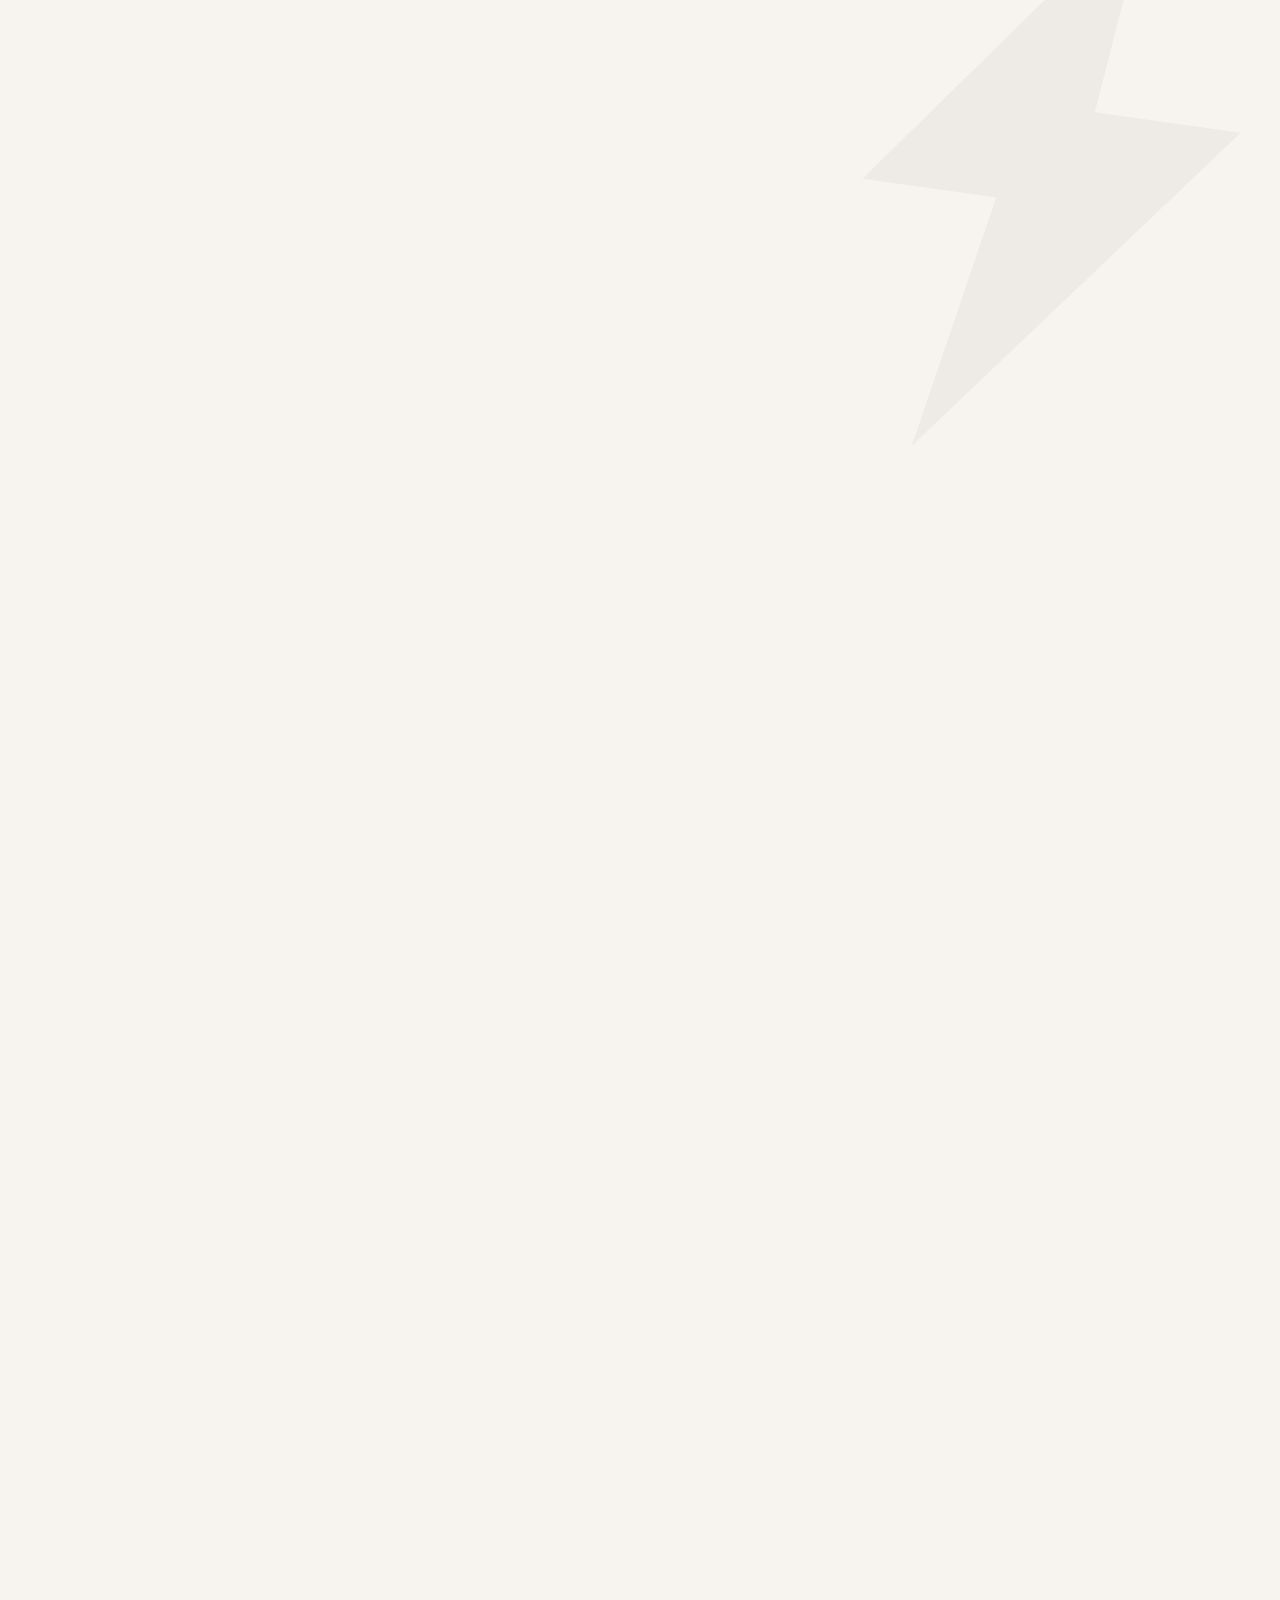
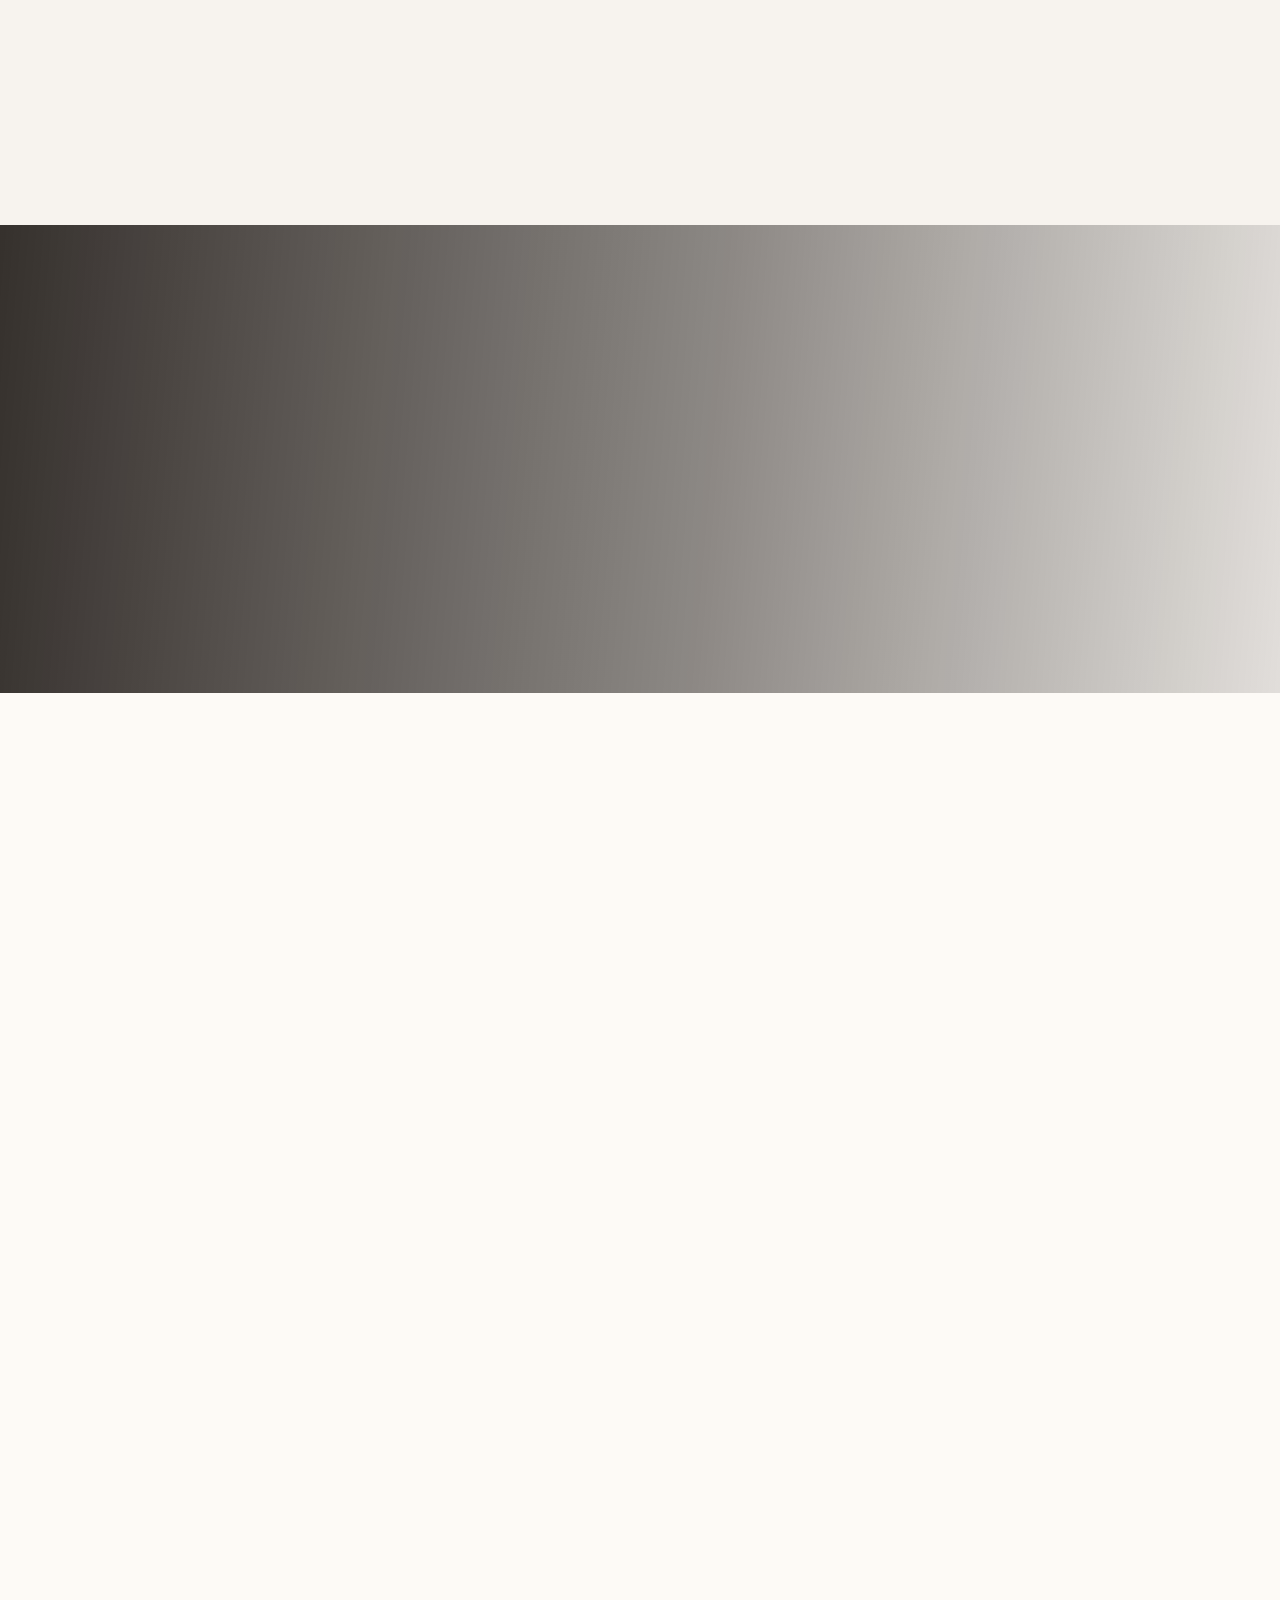
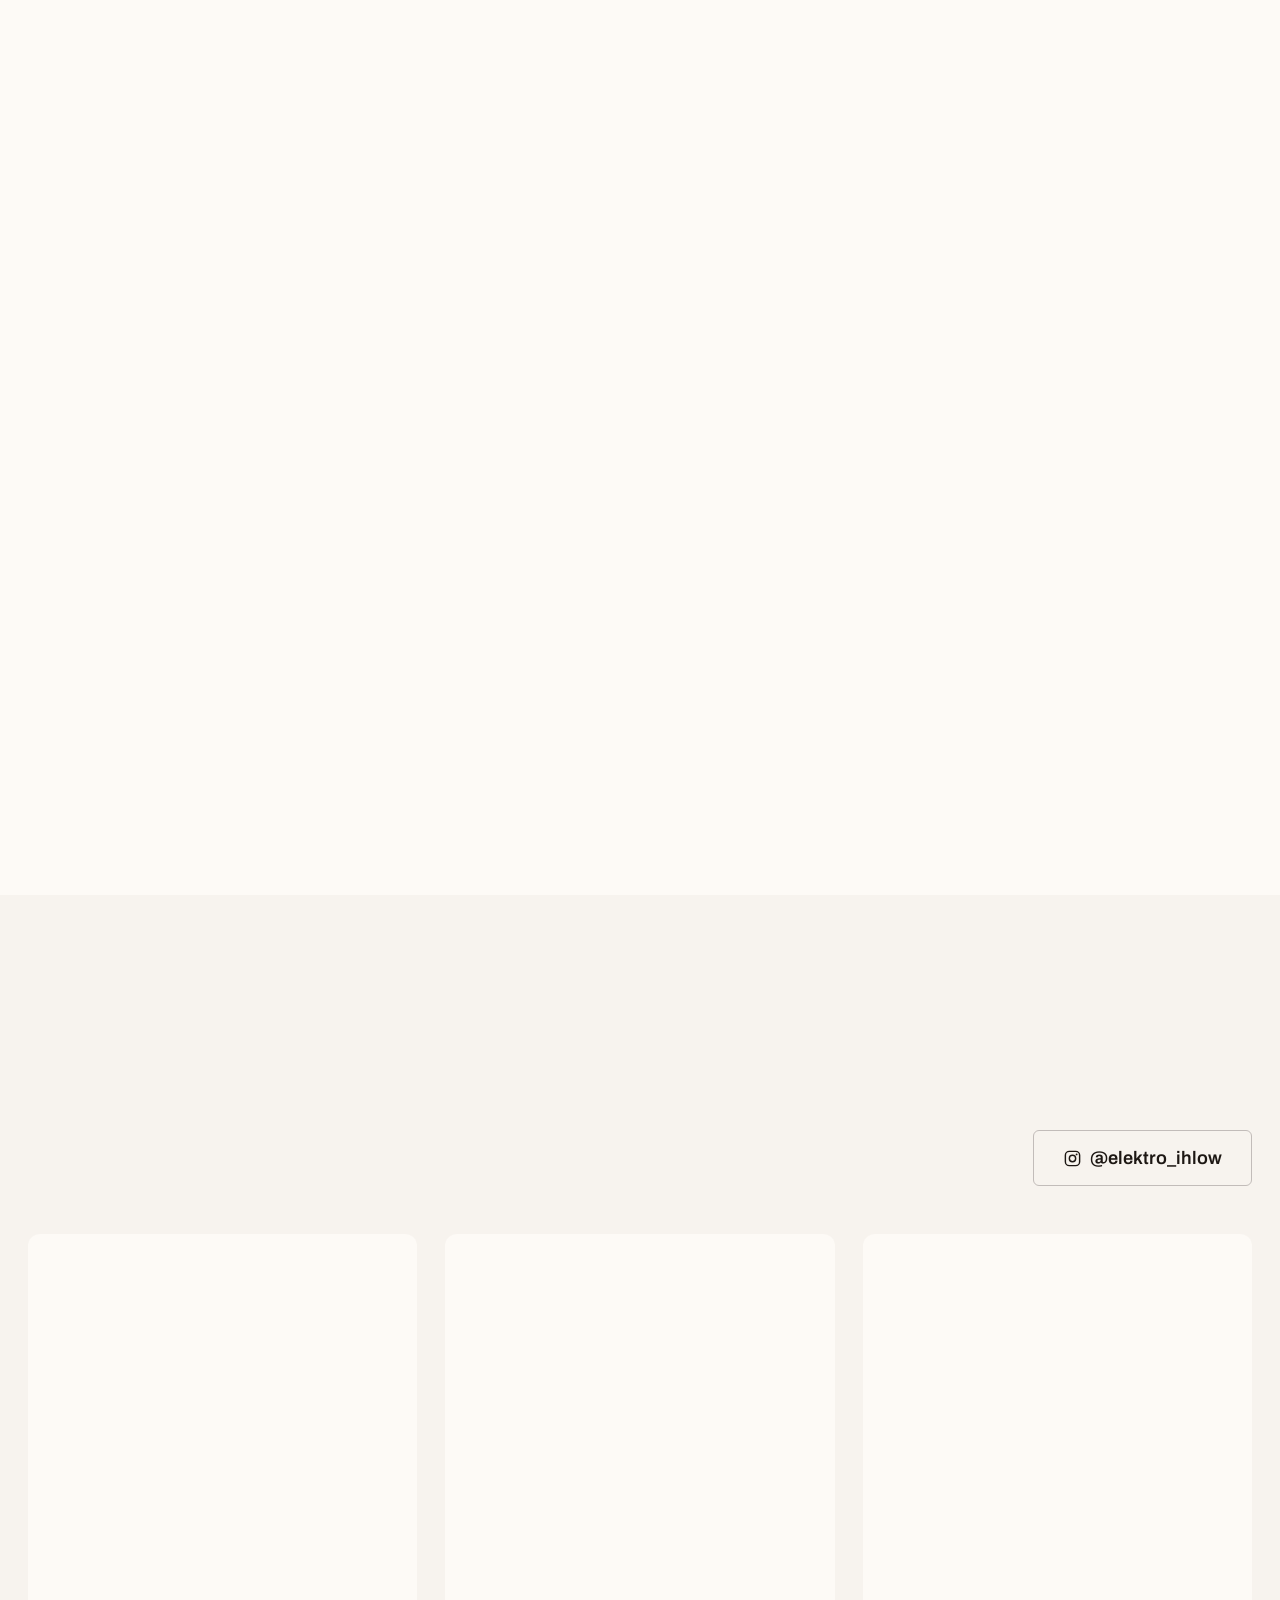
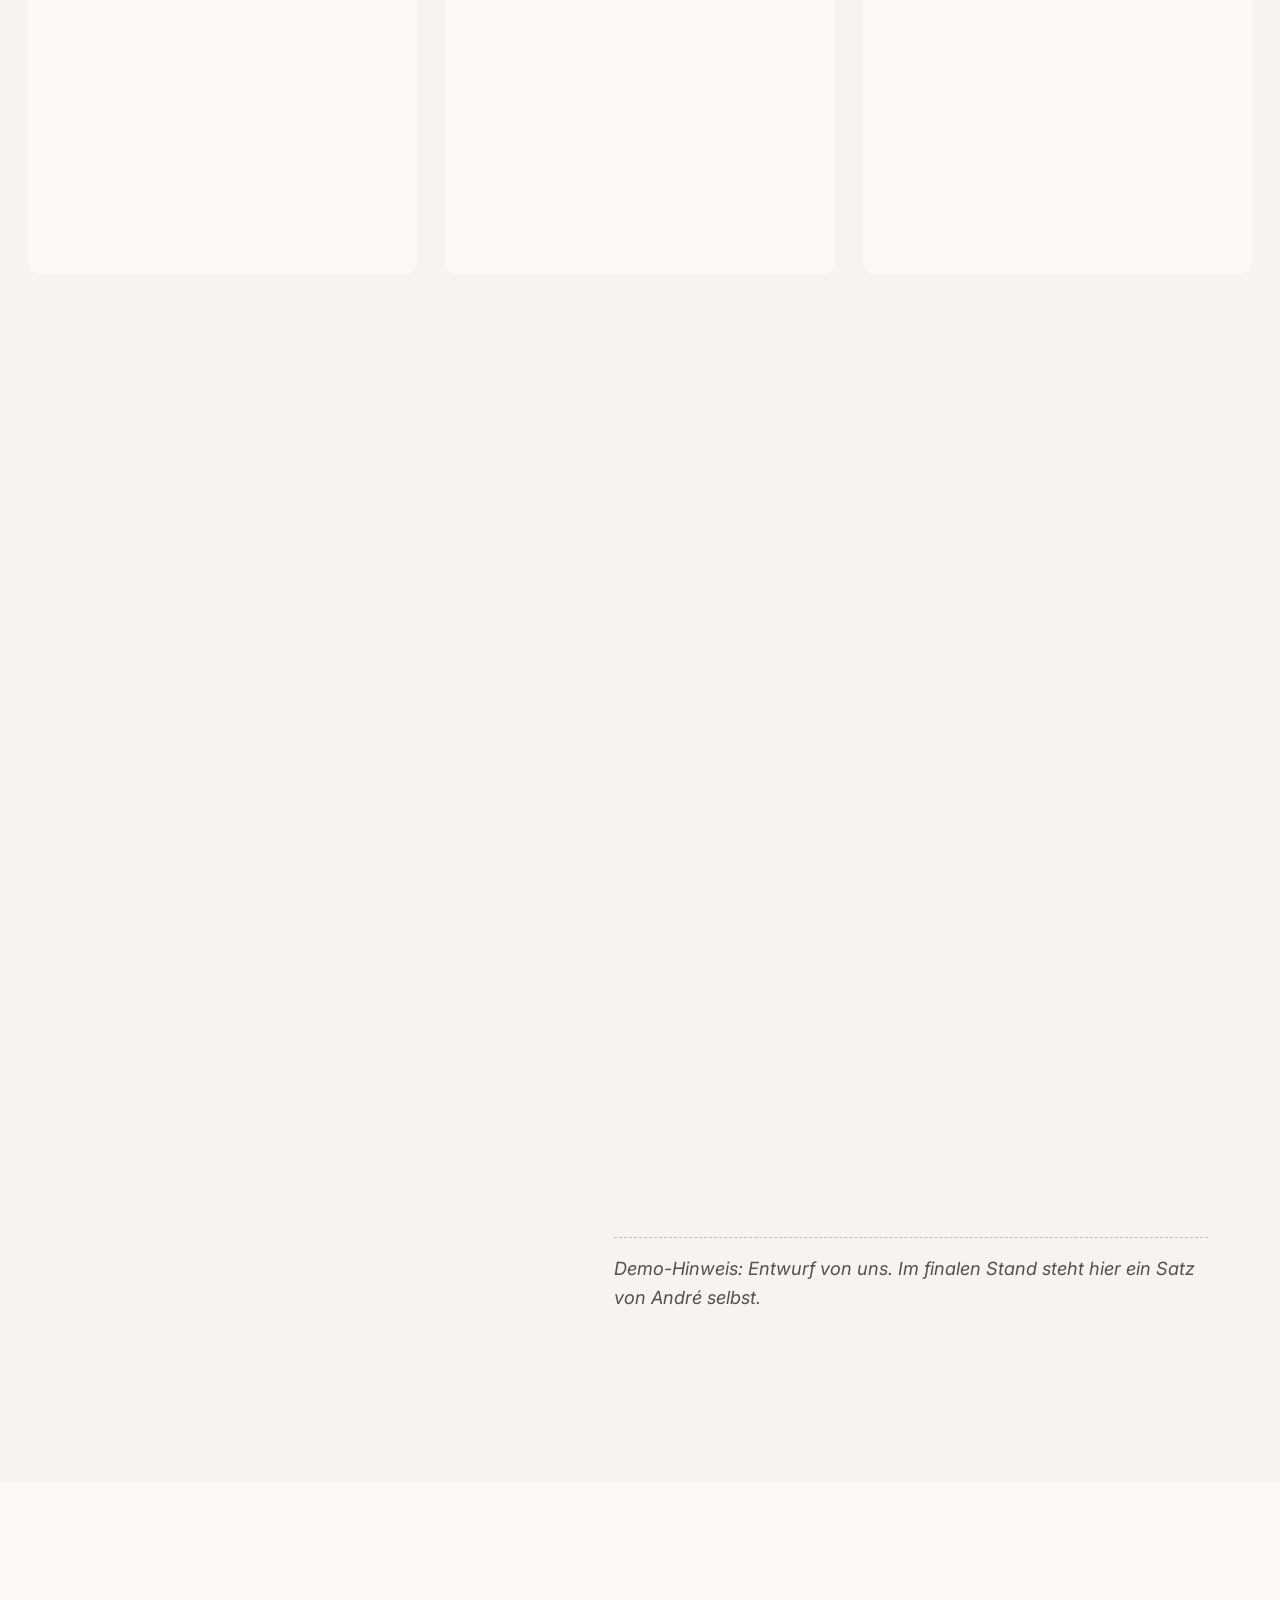
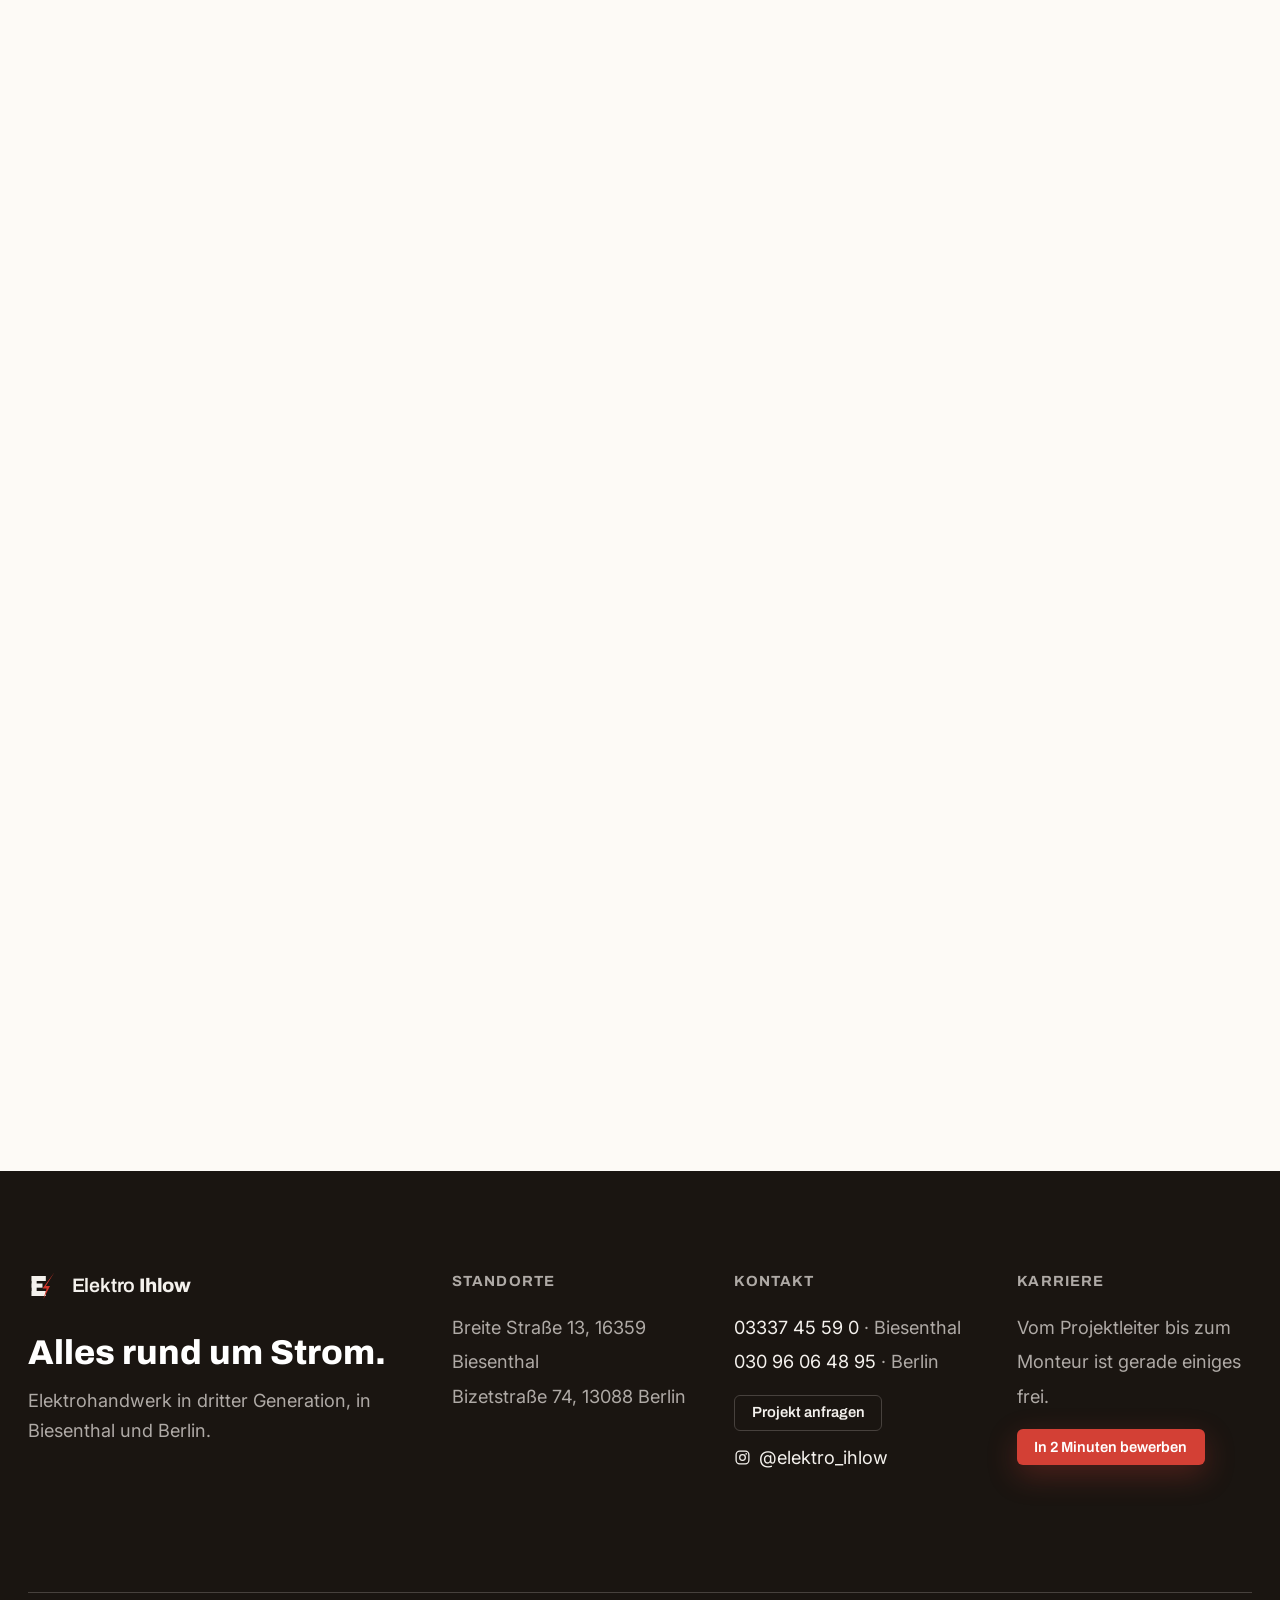
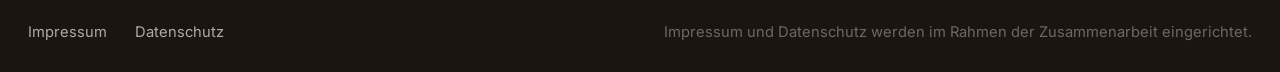
==== commit 9868c63c: "Instagram direkt einbinden, Bildplatzhalter und Proof-Block reparieren - Abgeschnittenes <button> im" ====
--- a/site/index.html
+++ b/site/index.html
@@ -146,10 +146,12 @@
       <div class="container">
         <div class="proof__inner">
           <figure class="proof__media" data-img-reveal>
-            <img src="https://d8j0ntlcm91z4.cloudfront.net/user_3064uXRqZDhsfEEjgzVarJDAKP6/hf_20260721_192623_cdb7cf81-26b5-4c19-abb8-2e2c9bc56516_min.webp"
-                 width="1400" height="1050" loading="lazy"
-                 alt="André Ihlow mit dem Team von Elektro Ihlow vor dem Betrieb">
-            <span class="media-badge">Platzhalter · hier steht das Familienfoto</span>
+            <span class="media-frame">
+              <img src="https://d8j0ntlcm91z4.cloudfront.net/user_3064uXRqZDhsfEEjgzVarJDAKP6/hf_20260721_192623_cdb7cf81-26b5-4c19-abb8-2e2c9bc56516_min.webp"
+                   width="1400" height="1050" loading="lazy"
+                   alt="André Ihlow mit dem Team von Elektro Ihlow vor dem Betrieb">
+              <span class="media-badge">Platzhalter · hier steht das Familienfoto</span>
+            </span>
             <figcaption>Gewünschtes Motiv: die Familie Ihlow, gern mit André und seinem Vater, vor dem Betrieb oder in der Werkstatt.</figcaption>
           </figure>
           <div class="proof__lead">
@@ -174,7 +176,7 @@
               </span>
               <p class="rating__text"><strong>4,4 von 5</strong> bei 32 Google-Bewertungen</p>
             </div>
- class="btn btn--primary proof__cta" data-open-modal="projekt" data-reveal>Projekt anfragen</button>
+            <button class="btn btn--primary proof__cta" data-open-modal="projekt" data-reveal>Projekt anfragen</button>
           </div>
         </div>
 
@@ -366,6 +368,37 @@
       </div>
     </section>
 
+    <!-- 5b. EINBLICKE / INSTAGRAM (Social Proof, direkt nach den Projekten) -->
+    <section class="feed" id="einblicke">
+      <div class="container">
+        <div class="feed__head">
+          <div>
+            <p class="eyebrow" data-reveal><span class="eyebrow__dot"></span>Einblicke</p>
+            <h2 class="section-title" data-reveal>Woran wir gerade arbeiten</h2>
+            <p class="feed__lead" data-reveal>Direkt aus unserem Instagram-Kanal: Baustellen, Projekte und das Team.</p>
+          </div>
+          <a class="btn btn--ghost feed__cta" href="https://www.instagram.com/elektro_ihlow/" target="_blank" rel="noopener">
+            <svg viewBox="0 0 24 24" width="19" height="19" aria-hidden="true" fill="none" stroke="currentColor" stroke-width="1.8"><rect x="3" y="3" width="18" height="18" rx="5"/><circle cx="12" cy="12" r="4"/><circle cx="17.2" cy="6.8" r="1.2" fill="currentColor" stroke="none"/></svg>
+            @elektro_ihlow
+          </a>
+        </div>
+        <ul class="feed__grid feed__grid--live">
+          <li><iframe src="https://www.instagram.com/p/Cq7jhMJoiEa/embed/captioned/"
+              title="Instagram-Beitrag von Elektro Ihlow" loading="lazy" scrolling="no"
+              allow="autoplay; clipboard-write; encrypted-media; picture-in-picture; web-share"
+              allowfullscreen></iframe></li>
+          <li><iframe src="https://www.instagram.com/p/CqhnwADIZB3/embed/captioned/"
+              title="Instagram-Beitrag von Elektro Ihlow" loading="lazy" scrolling="no"
+              allow="autoplay; clipboard-write; encrypted-media; picture-in-picture; web-share"
+              allowfullscreen></iframe></li>
+          <li><iframe src="https://www.instagram.com/p/CILln1_FXR7/embed/captioned/"
+              title="Instagram-Beitrag von Elektro Ihlow" loading="lazy" scrolling="no"
+              allow="autoplay; clipboard-write; encrypted-media; picture-in-picture; web-share"
+              allowfullscreen></iframe></li>
+        </ul>
+      </div>
+    </section>
+
     <!-- 6. UNTERNEHMEN / HERITAGE -->
     <section class="heritage" id="unternehmen">
       <div class="heritage__inner container">
@@ -451,44 +484,6 @@
       </div>
     </section>
 
-    <!-- 8. EINBLICKE / INSTAGRAM -->
-    <section class="feed">
-      <div class="container">
-        <div class="feed__head">
-          <div>
-            <p class="eyebrow" data-reveal><span class="eyebrow__dot"></span>Einblicke</p>
-            <h2 class="section-title" data-reveal>Woran wir gerade arbeiten</h2>
-          </div>
-          <a class="btn btn--ghost feed__cta" href="https://www.instagram.com/elektro_ihlow/" target="_blank" rel="noopener">
-            <svg viewBox="0 0 24 24" width="19" height="19" aria-hidden="true" fill="none" stroke="currentColor" stroke-width="1.8"><rect x="3" y="3" width="18" height="18" rx="5"/><circle cx="12" cy="12" r="4"/><circle cx="17.2" cy="6.8" r="1.2" fill="currentColor" stroke="none"/></svg>
-            @elektro_ihlow
-          </a>
-        </div>
-        <ul class="feed__grid feed__grid--bleed" data-feed-grid data-reveal>
-          <li data-insta-slot><a href="https://www.instagram.com/elektro_ihlow/" target="_blank" rel="noopener">
-            <img src="https://d8j0ntlcm91z4.cloudfront.net/user_3064uXRqZDhsfEEjgzVarJDAKP6/hf_20260721_192625_c43e9b4d-cb9a-4a9e-a70a-c68bd0b185ac_min.webp" width="600" height="600" loading="lazy" alt="Verteilerschrank auf einer Baustelle von Elektro Ihlow"></a></li>
-          <li data-insta-slot><a href="https://www.instagram.com/elektro_ihlow/" target="_blank" rel="noopener">
-            <img src="https://d8j0ntlcm91z4.cloudfront.net/user_3064uXRqZDhsfEEjgzVarJDAKP6/hf_20260722_064936_baa19113-3d9f-48cd-bc03-bec158f98b44_min.webp" width="600" height="600" loading="lazy" alt="Zwei Monteure von Elektro Ihlow bei der Arbeit"></a></li>
-          <li data-insta-slot><a href="https://www.instagram.com/elektro_ihlow/" target="_blank" rel="noopener">
-            <img src="https://d8j0ntlcm91z4.cloudfront.net/user_3064uXRqZDhsfEEjgzVarJDAKP6/hf_20260721_122228_f8e0e7b9-1091-4675-8c21-d15e4527e683_min.webp" width="600" height="600" loading="lazy" alt="Neu gebaute Wohnsiedlung"></a></li>
-          <li data-insta-slot><a href="https://www.instagram.com/elektro_ihlow/" target="_blank" rel="noopener">
-            <img src="https://d8j0ntlcm91z4.cloudfront.net/user_3064uXRqZDhsfEEjgzVarJDAKP6/hf_20260721_192626_8e050218-c225-4022-b01a-c27b66fdab83_min.webp" width="600" height="600" loading="lazy" alt="Smart-Home-Bedienung in einem Wohnraum"></a></li>
-          <li data-insta-slot><a href="https://www.instagram.com/elektro_ihlow/" target="_blank" rel="noopener">
-            <img src="https://d8j0ntlcm91z4.cloudfront.net/user_3064uXRqZDhsfEEjgzVarJDAKP6/hf_20260721_122230_dee936e3-9f62-441e-be6c-3150fb21ff50_min.webp" width="600" height="600" loading="lazy" alt="Gewerbeimmobilie mit sichtbarer Elektroinstallation"></a></li>
-          <li data-insta-slot><a href="https://www.instagram.com/elektro_ihlow/" target="_blank" rel="noopener">
-            <img src="https://d8j0ntlcm91z4.cloudfront.net/user_3064uXRqZDhsfEEjgzVarJDAKP6/hf_20260721_192623_cdb7cf81-26b5-4c19-abb8-2e2c9bc56516_min.webp" width="600" height="600" loading="lazy" alt="Team von Elektro Ihlow auf der Baustelle"></a></li>
-        </ul>
-        <div class="feed__consent" data-embed-consent data-embed-posts="Cq7jhMJoiEa,CqhnwADIZB3,CILln1_FXR7">
-          <p class="feed__consent-text">
-            Die Kacheln oben sind Platzhalter. Beim Laden der echten Beiträge werden
-            Daten an Instagram übertragen, deshalb passiert das erst auf Ihren Klick.
-          </p>
-          <button type="button" class="btn btn--ghost btn--sm" data-embed-load>Echte Beiträge laden</button>
-          <p class="feed__consent-legal">Es gilt die Datenschutzerklärung von Instagram.</p>
-        </div>
-      </div>
-    </section>
-
   </main>
 
   <footer class="site-footer">
--- a/site/css/styles.css
+++ b/site/css/styles.css
@@ -1039,7 +1039,10 @@
 }
 .voice__person cite span { font-size: var(--step--1); color: var(--ink-faint); text-transform: none; letter-spacing: 0; }
 
-/* Markierung auf vorhandenen Platzhalter-Bildern */
+/* Markierung auf vorhandenen Platzhalter-Bildern.
+   Der Rahmen begrenzt die absolute Positionierung auf das Bild selbst,
+   damit das Label nicht in die Bildunterschrift rutscht. */
+.media-frame { position: relative; display: block; }
 .media-badge {
   position: absolute; left: var(--space-s); bottom: var(--space-s); z-index: 2;
   display: inline-flex; align-items: center; gap: .4rem;
@@ -1080,17 +1083,7 @@
 .feed__lead { color: var(--on-dark-soft); max-width: 56ch; margin-top: .5rem; }
 .feed--dark .demo-note { color: var(--on-dark-soft); border-top-color: var(--line-dark); }
 
-/* ---------- Instagram: Zustimmung und echte Beiträge ---------- */
-.feed__consent {
-  display: flex; flex-direction: column; align-items: center; gap: .6rem;
-  text-align: center; max-width: 62ch; margin: var(--space-l) auto 0;
-  padding-top: var(--space-m); border-top: 1px dashed var(--line-strong);
-}
-.feed__consent-text { font-size: var(--step--1); color: var(--ink-soft); line-height: 1.55; }
-.feed__consent-legal { font-size: var(--step--1); color: var(--ink-faint); }
-.feed--dark .feed__consent { border-top-color: var(--line-dark); }
-.feed--dark .feed__consent-text { color: var(--on-dark-soft); }
-
+/* ---------- Instagram: echte Beiträge ---------- */
 /* Echte Einbettungen brauchen Breite: Instagram rendert unter ~330px unsauber,
    deshalb drei Spalten statt sechs. */
 .feed__grid--live { grid-template-columns: repeat(3, 1fr); gap: var(--space-m); }
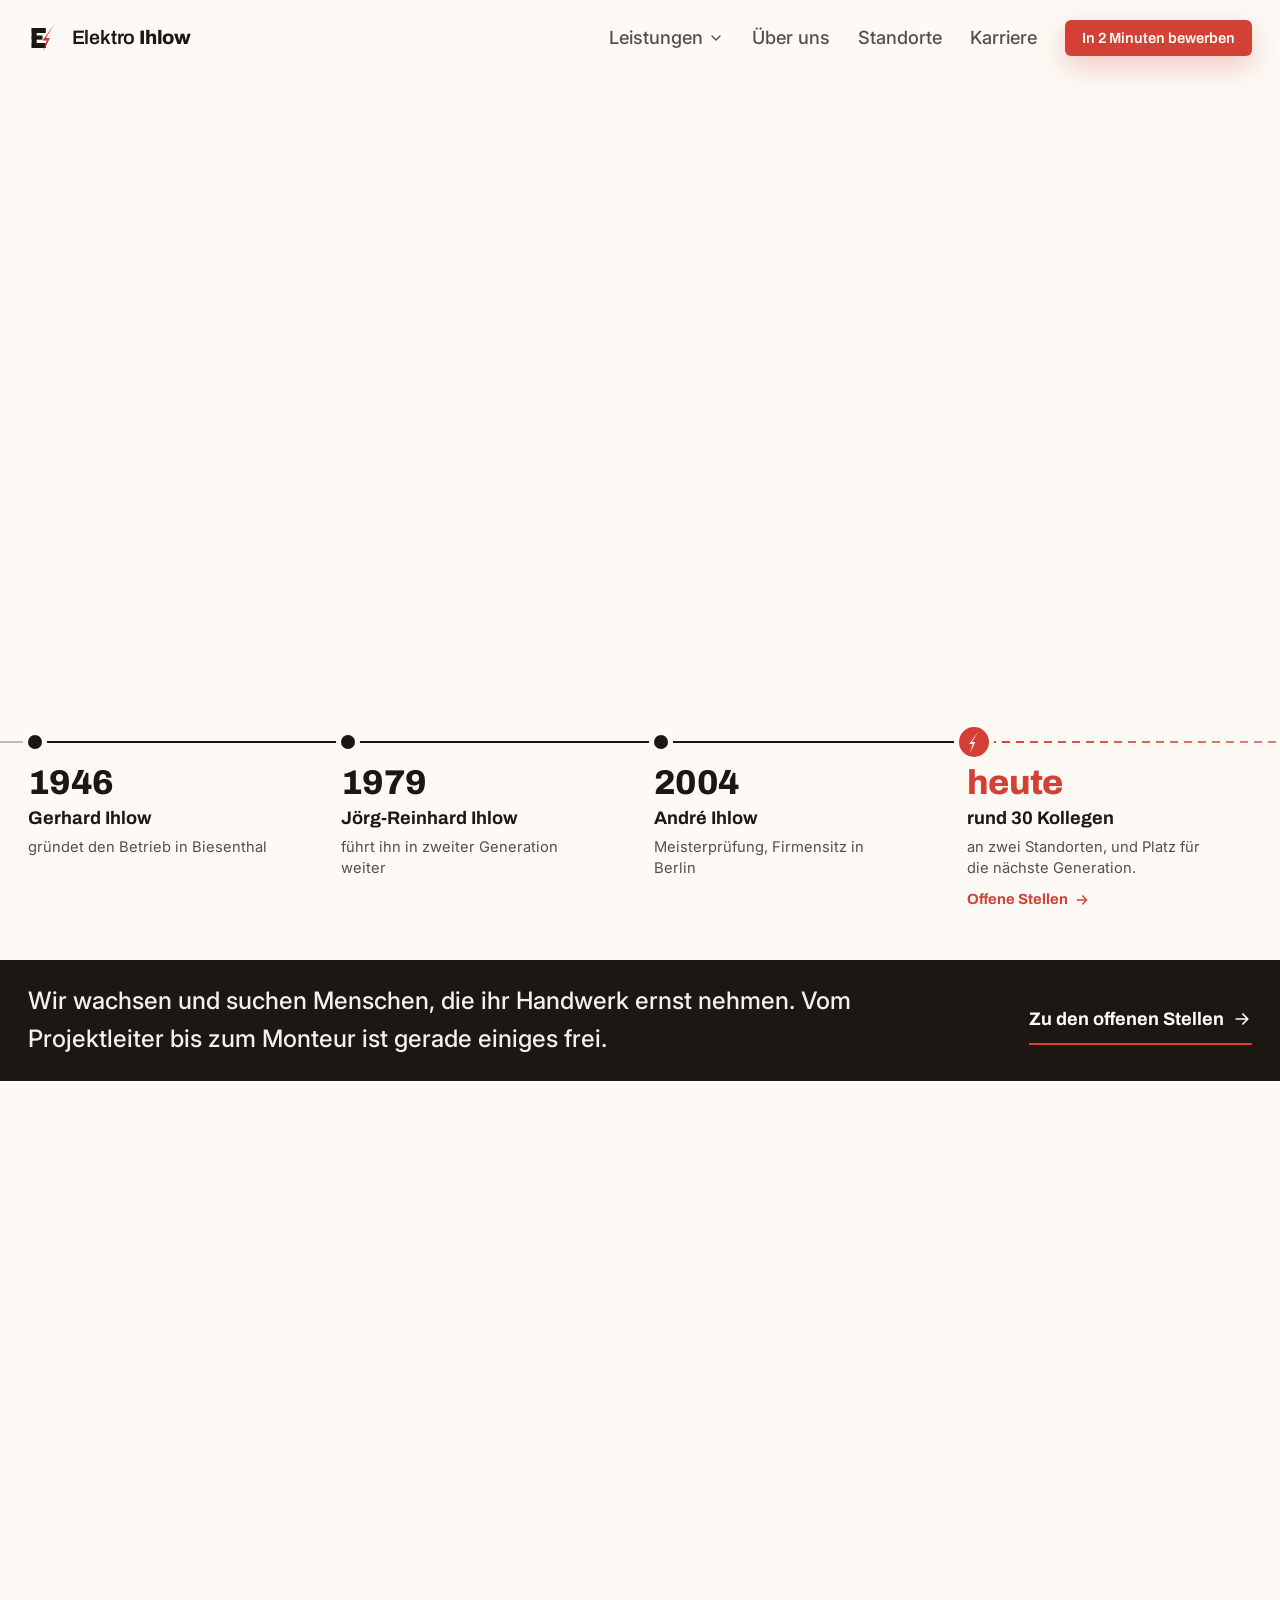
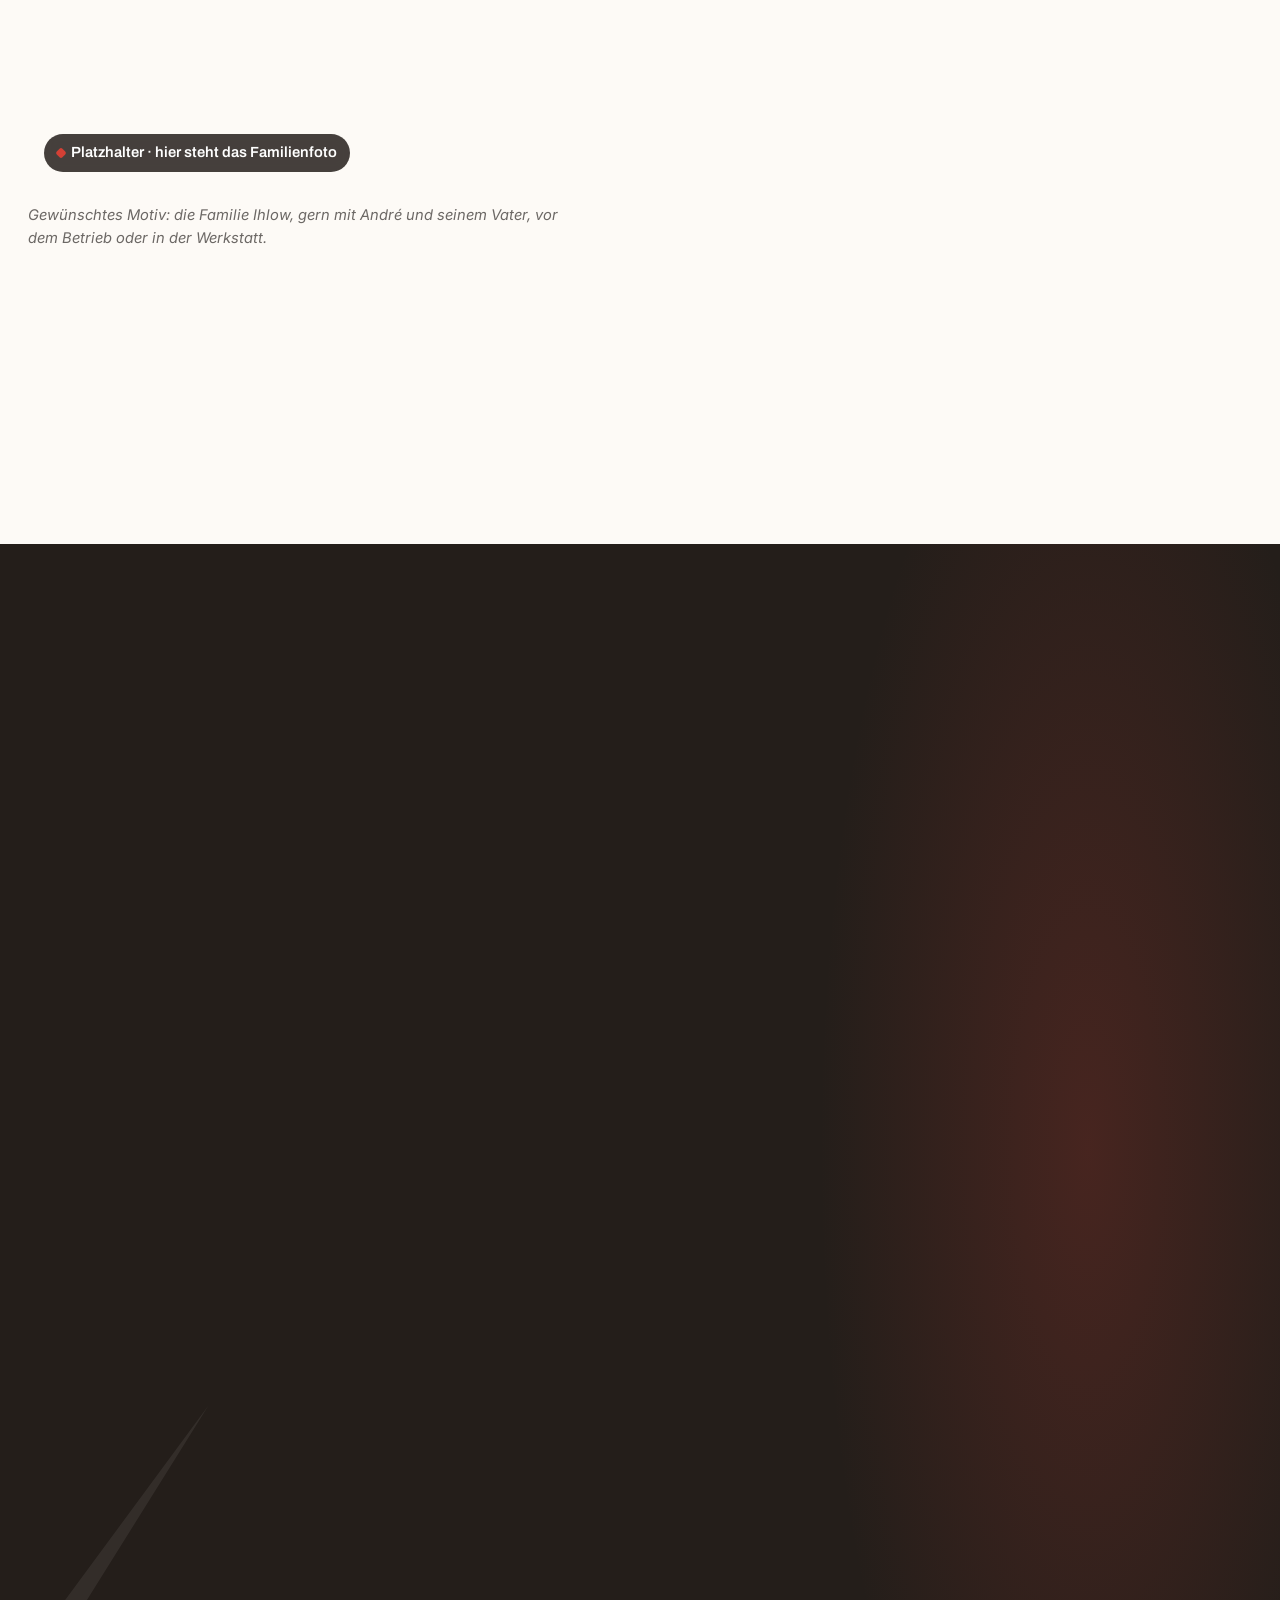
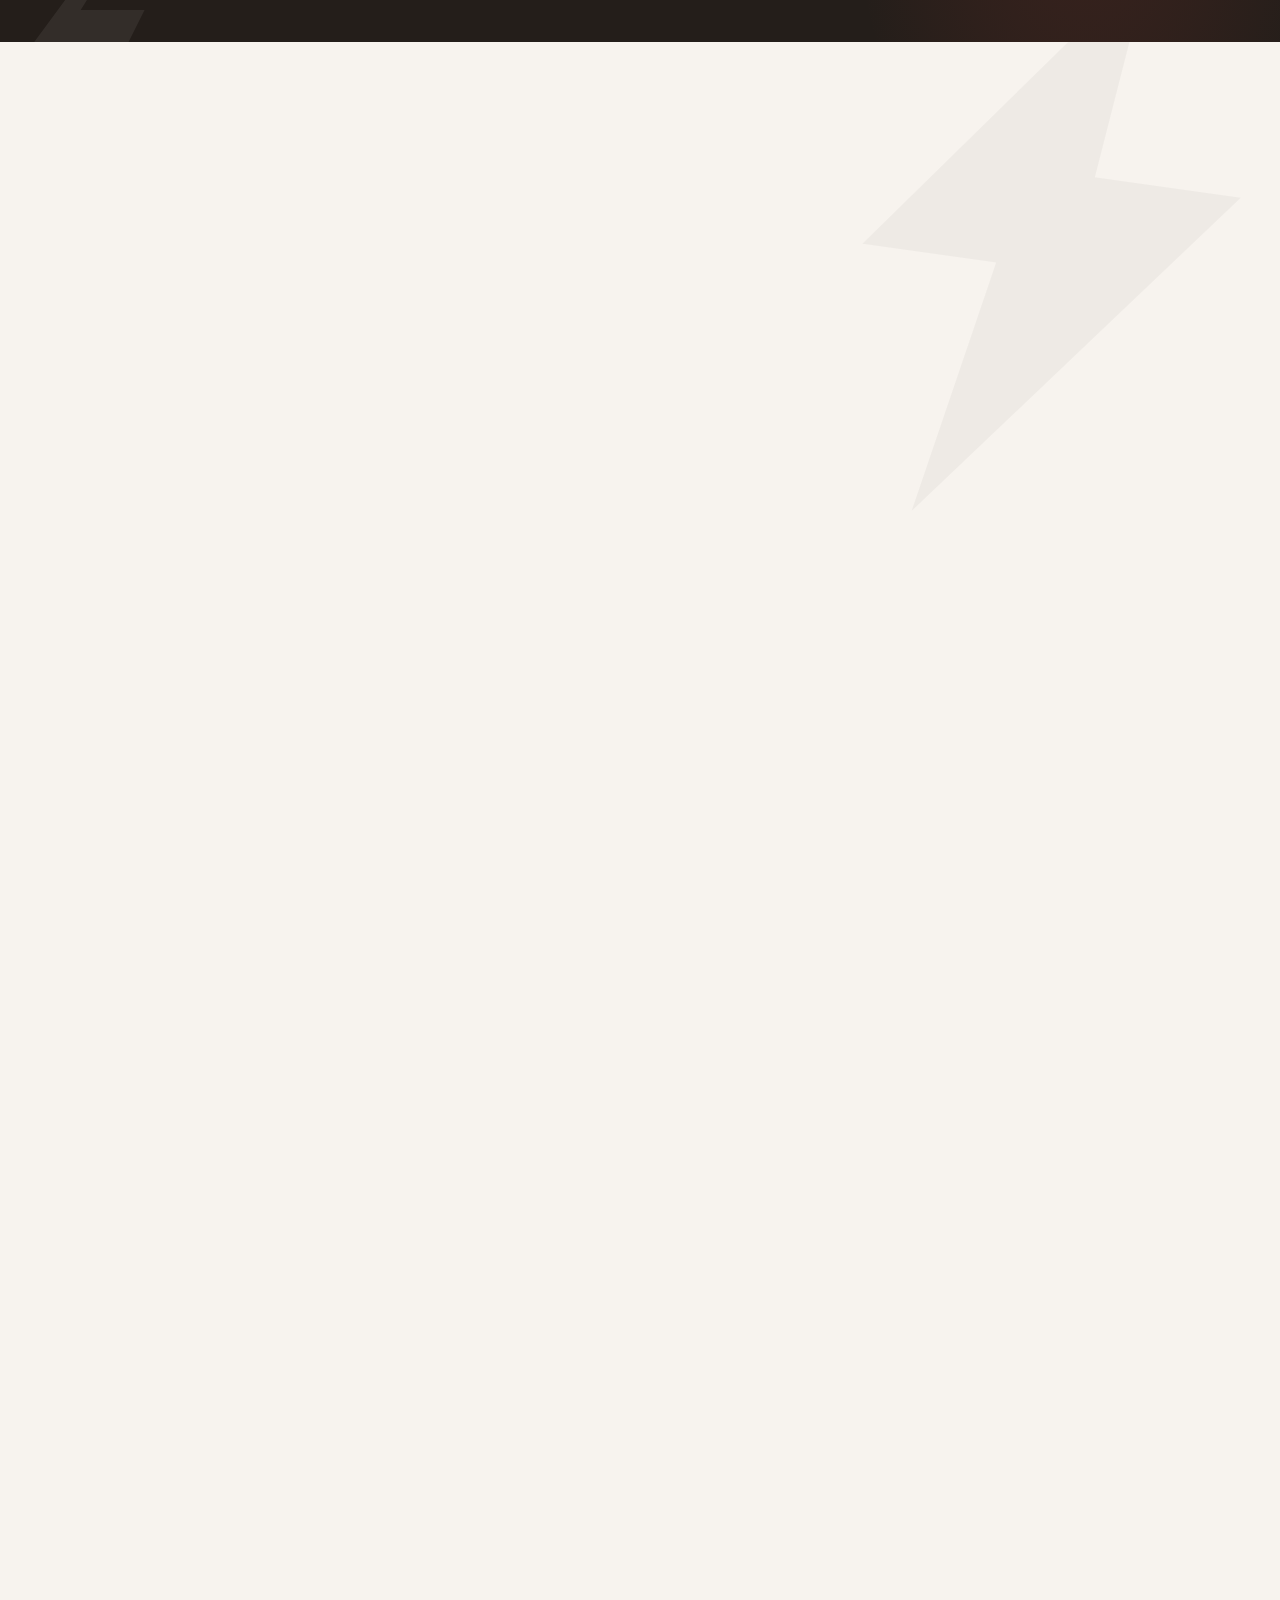
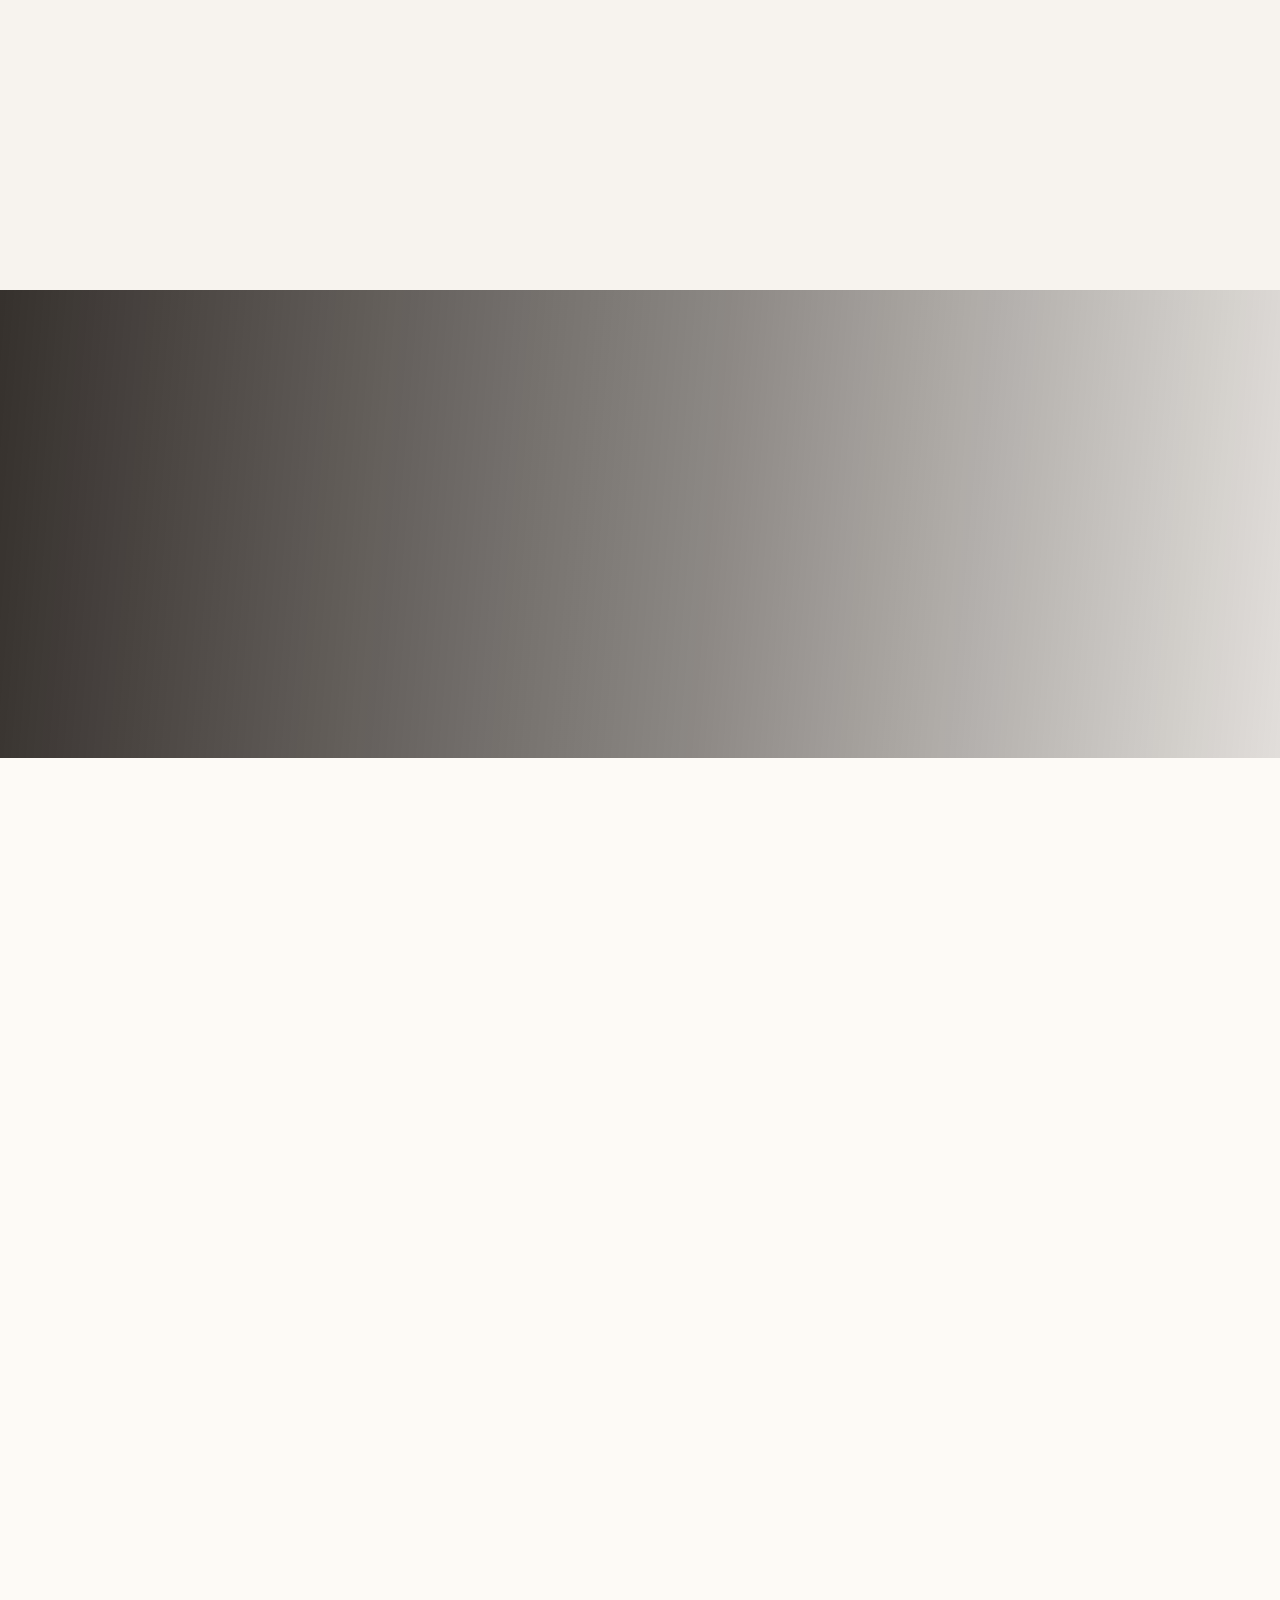
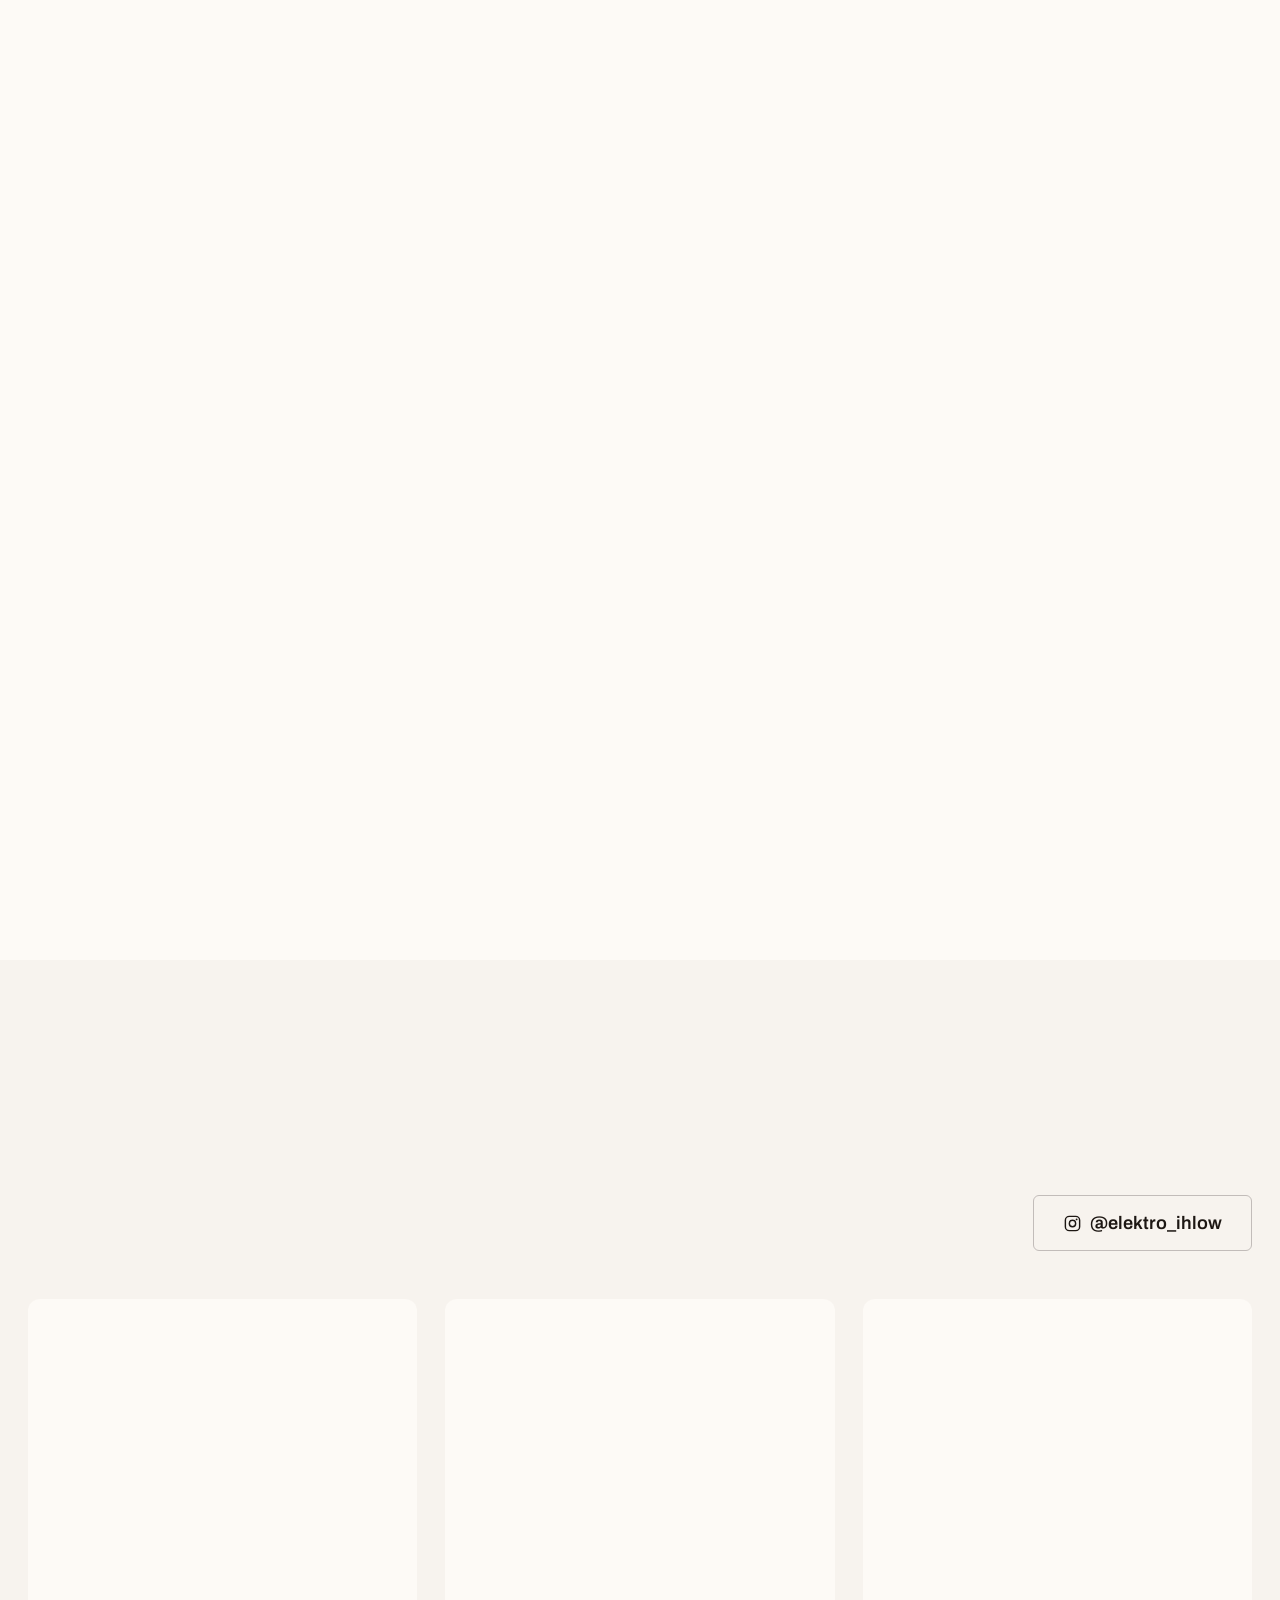
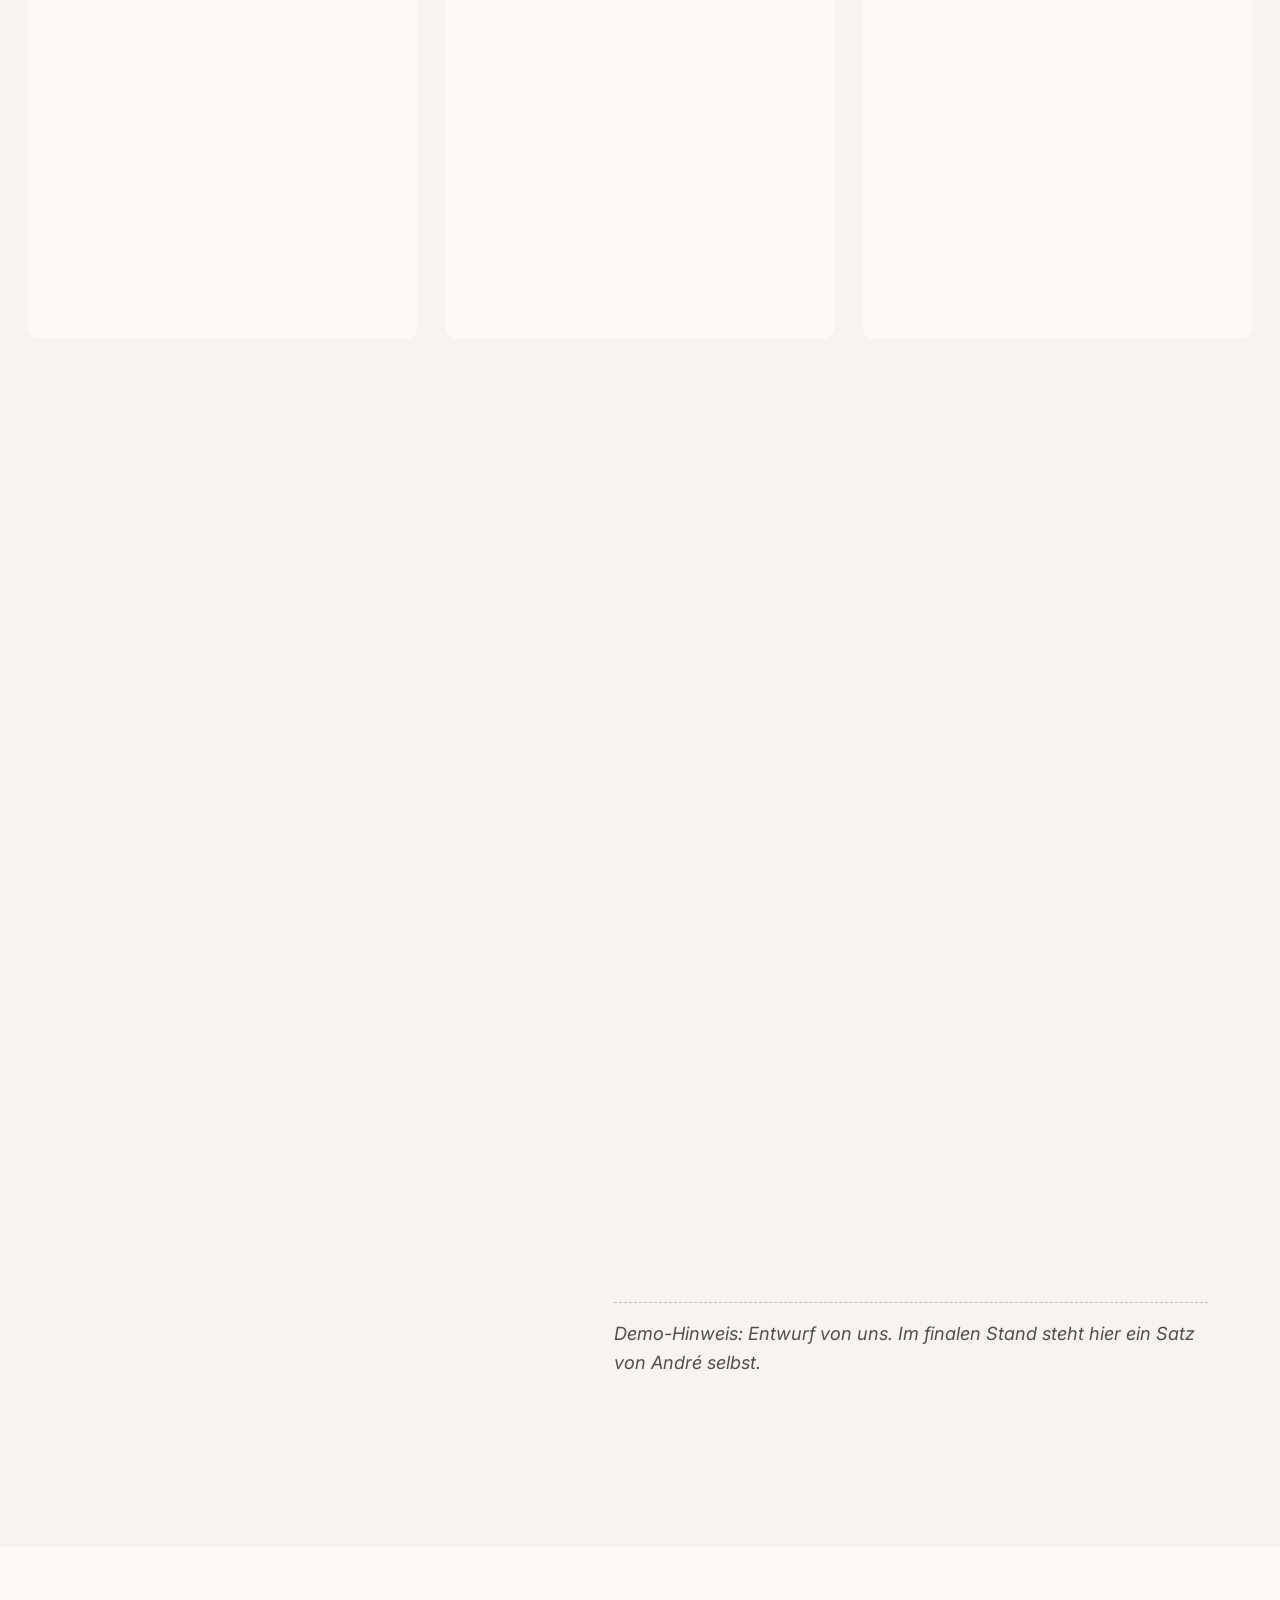
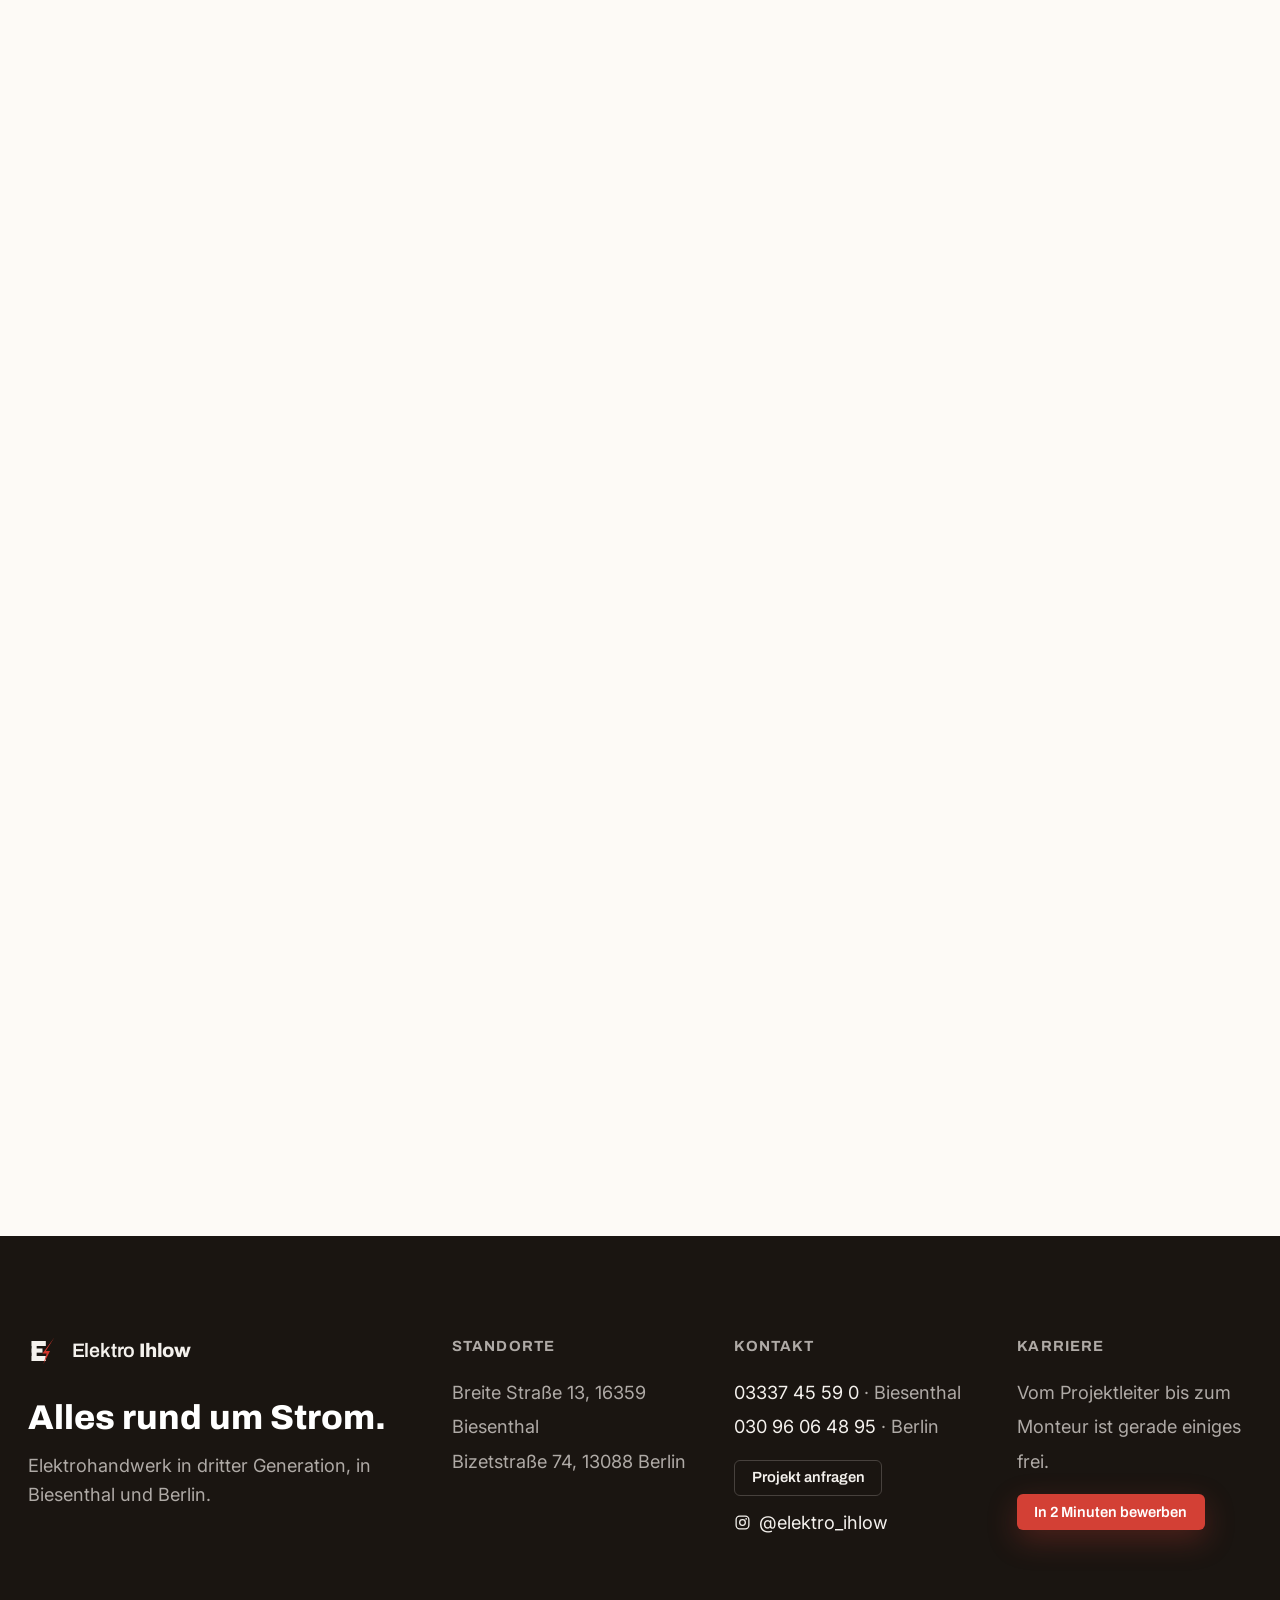
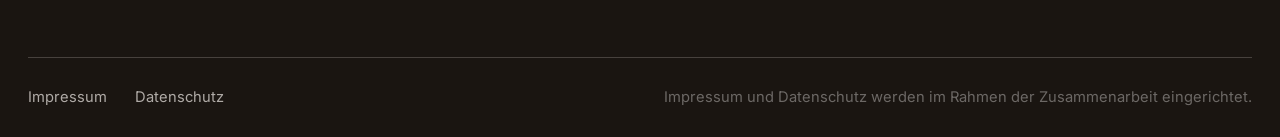
==== commit 25f75d6f: "Hero: Die Leitung durch drei Generationen ersetzt die Kennzahlen Erster Schritt zum Kritikpunkt "der" ====
--- a/site/index.html
+++ b/site/index.html
@@ -120,11 +120,44 @@
         </div>
       </div>
 
-      <ul class="hero__stats container" aria-label="Kennzahlen">
-        <li><span class="stat__num" data-count="1946" data-from="1926" data-prefix="seit ">seit 1946</span><span class="stat__label">dritte Generation</span></li>
-        <li><span class="stat__num" data-count="30" data-from="8" data-prefix="rund ">rund 30</span><span class="stat__label">feste Mitarbeiter</span></li>
-        <li><span class="stat__num">2 Standorte</span><span class="stat__label">Biesenthal &amp; Berlin</span></li>
-      </ul>
+      <!-- Die Leitung: drei Generationen auf einer Linie, die offen endet.
+           Ersetzt die Kennzahlen-Reihe. Fakten aus "Ueber uns" der Altseite. -->
+      <div class="lineage container" data-lineage>
+        <ol class="lineage__list" aria-label="Drei Generationen Elektro Ihlow">
+          <li class="lineage__node">
+            <span class="lineage__seg lineage__seg--in" aria-hidden="true"></span>
+            <span class="lineage__seg" aria-hidden="true"></span>
+            <span class="lineage__dot" aria-hidden="true"></span>
+            <span class="lineage__year">1946</span>
+            <span class="lineage__name">Gerhard Ihlow</span>
+            <span class="lineage__text">gründet den Betrieb in Biesenthal</span>
+          </li>
+          <li class="lineage__node">
+            <span class="lineage__seg" aria-hidden="true"></span>
+            <span class="lineage__dot" aria-hidden="true"></span>
+            <span class="lineage__year">1979</span>
+            <span class="lineage__name">Jörg-Reinhard Ihlow</span>
+            <span class="lineage__text">führt ihn in zweiter Generation weiter</span>
+          </li>
+          <li class="lineage__node">
+            <span class="lineage__seg" aria-hidden="true"></span>
+            <span class="lineage__dot" aria-hidden="true"></span>
+            <span class="lineage__year">2004</span>
+            <span class="lineage__name">André Ihlow</span>
+            <span class="lineage__text">Meisterprüfung, Firmensitz in Berlin</span>
+          </li>
+          <li class="lineage__node lineage__node--now">
+            <span class="lineage__seg lineage__seg--open" aria-hidden="true"></span>
+            <span class="lineage__dot" aria-hidden="true"><svg viewBox="15 0 18 36" aria-hidden="true"><path d="M31 2 21 18h5l-8 16 4-13h-5z" fill="currentColor"/></svg></span>
+            <span class="lineage__year">heute</span>
+            <span class="lineage__name"><span data-count="30" data-from="8" data-prefix="rund ">rund 30</span> Kollegen</span>
+            <span class="lineage__text">an zwei Standorten, und Platz für die nächste Generation.</span>
+            <a class="lineage__link" href="karriere.html#stellen">Offene Stellen
+              <svg viewBox="0 0 24 24" width="16" height="16" aria-hidden="true"><path d="M5 12h14M13 6l6 6-6 6" fill="none" stroke="currentColor" stroke-width="2" stroke-linecap="round" stroke-linejoin="round"/></svg>
+            </a>
+          </li>
+        </ol>
+      </div>
     </section>
 
     <!-- 2. RECRUITING-RIBBON -->
--- a/site/css/styles.css
+++ b/site/css/styles.css
@@ -174,14 +174,93 @@
 .hero__badge-num { font-family: var(--font-display); font-weight: 800; font-size: 1.2rem; color: var(--ink); }
 .hero__badge-label { font-size: var(--step--1); color: var(--ink-soft); }
 
-.hero__stats {
-  display: grid; grid-template-columns: repeat(3, 1fr);
-  gap: var(--space-m); margin-top: var(--space-l);
-  padding-top: var(--space-m); border-top: 1px solid var(--line);
-}
-.hero__stats li { display: flex; flex-direction: column; gap: .25rem; list-style: none; }
-.stat__num { font-family: var(--font-display); font-weight: 800; font-size: var(--step-2); letter-spacing: -0.02em; color: var(--ink); }
-.stat__label { font-size: var(--step--1); color: var(--ink-soft); }
+/* ---------- Die Leitung im Hero: drei Generationen, offenes Ende ----------
+   Jeder Knoten traegt das Leitungsstueck bis zum naechsten Punkt selbst.
+   So laesst sich die Linie Abschnitt fuer Abschnitt zeichnen, ohne etwas
+   per Skript auszumessen. Vor 1946 laeuft sie bis an den Fensterrand,
+   nach "heute" gestrichelt ins Offene. */
+.lineage { --lin-gap: var(--space-m); --dot: 14px; --dot-y: 0px; margin-top: var(--space-l); }
+.lineage__list {
+  display: grid; grid-template-columns: repeat(4, 1fr); gap: var(--lin-gap);
+  list-style: none; padding: 0; margin: 0;
+}
+.lineage__node {
+  position: relative; display: flex; flex-direction: column; gap: .2rem;
+  padding-top: calc(var(--dot) + var(--space-s));
+}
+.lineage__dot {
+  position: absolute; top: var(--dot-y); left: 0; z-index: 1;
+  width: var(--dot); height: var(--dot); border-radius: 50%;
+  background: var(--ink); box-shadow: 0 0 0 5px var(--bg);
+}
+.lineage__seg {
+  position: absolute; top: calc(var(--dot-y) + var(--dot) / 2 - 1px); left: calc(var(--dot) / 2);
+  width: calc(100% + var(--lin-gap)); height: 2px;
+  background: var(--ink); transform-origin: left center;
+}
+.lineage__seg--in { left: auto; right: calc(100% - var(--dot) / 2); width: 100vw; background: var(--line-strong); }
+.lineage__seg--open {
+  width: 100vw; background: none;
+  background-image: linear-gradient(90deg, var(--red) 0 8px, transparent 8px 14px);
+  background-size: 14px 2px;
+  -webkit-mask-image: linear-gradient(90deg, #000 0, transparent 70vw);
+          mask-image: linear-gradient(90deg, #000 0, transparent 70vw);
+}
+
+.lineage__year { font-family: var(--font-display); font-weight: 800; font-size: var(--step-2); letter-spacing: -0.02em; line-height: 1.05; color: var(--ink); }
+.lineage__name { font-family: var(--font-display); font-weight: 700; font-size: var(--step-0); color: var(--ink); }
+.lineage__text { font-size: var(--step--1); color: var(--ink-soft); line-height: 1.45; max-width: 28ch; }
+
+/* "heute": der Blitz aus dem Logo als Knoten, in Rot */
+/* Groesser als die anderen Punkte, aber mit demselben Mittelpunkt, damit die
+   Linie durch die Mitte laeuft und der Text buendig bleibt. */
+.lineage__node--now .lineage__dot {
+  --big: 30px;
+  width: var(--big); height: var(--big);
+  top: calc(var(--dot-y) + var(--dot) / 2 - var(--big) / 2); left: calc(var(--dot) / 2 - var(--big) / 2);
+  display: grid; place-items: center;
+  background: var(--red); color: #fff;
+}
+.lineage__node--now .lineage__dot svg { width: 12px; height: 24px; }
+.lineage__node--now .lineage__year { color: var(--red); }
+.lineage__link {
+  display: inline-flex; align-items: center; gap: .35rem; margin-top: .35rem;
+  font-family: var(--font-display); font-weight: 700; font-size: var(--step--1);
+  color: var(--red); text-decoration: none;
+}
+.lineage__link svg { transition: transform .3s var(--ease); }
+.lineage__link:hover svg, .lineage__link:focus-visible svg { transform: translateX(4px); }
+.lineage__link:hover { text-decoration: underline; text-underline-offset: 3px; }
+
+/* Einmaliger Puls, sobald die Leitung am Blitz ankommt */
+.lineage__node--now.is-live .lineage__dot { animation: lineage-pulse 1.1s var(--ease) 1; }
+@keyframes lineage-pulse {
+  0%   { box-shadow: 0 0 0 5px var(--bg), 0 0 0 5px oklch(58.5% 0.186 28.5 / .45); }
+  100% { box-shadow: 0 0 0 5px var(--bg), 0 0 0 22px oklch(58.5% 0.186 28.5 / 0); }
+}
+
+/* Unter 900 px: senkrecht, der Text rechts neben der Linie */
+@media (max-width: 900px) {
+  /* Punkt auf die Mitte der Jahreszahl, nicht auf ihre Oberkante */
+  .lineage { --dot-y: 5px; }
+  .lineage__list { grid-template-columns: 1fr; gap: var(--space-m); }
+  .lineage__node { padding-top: 0; padding-left: calc(var(--dot) + var(--space-s)); }
+  .lineage__seg {
+    top: calc(var(--dot-y) + var(--dot) / 2); left: calc(var(--dot) / 2 - 1px);
+    width: 2px; height: calc(100% + var(--space-m));
+    transform-origin: center top;
+  }
+  .lineage__seg--in { display: none; }
+  .lineage__seg--open {
+    height: 64px;
+    background-image: linear-gradient(180deg, var(--red) 0 8px, transparent 8px 14px);
+    background-size: 2px 14px;
+    -webkit-mask-image: linear-gradient(180deg, #000 0, transparent 100%);
+            mask-image: linear-gradient(180deg, #000 0, transparent 100%);
+  }
+  .lineage__year { font-size: var(--step-1); }
+  .lineage__text { max-width: none; }
+}
 
 /* ---------- Ribbon ---------- */
 .ribbon { background: var(--ink); color: var(--on-dark); }
@@ -529,7 +608,6 @@
   .hero__inner { grid-template-columns: 1fr; gap: var(--space-l); }
   .hero__media { order: -1; max-width: 440px; }
   .hero__media img { aspect-ratio: 4/3; }
-  .hero__stats { grid-template-columns: repeat(2, 1fr); gap: var(--space-l) var(--space-m); }
   .proof__inner, .heritage__inner, .apply__inner, .why__cols, .home-career__inner { grid-template-columns: 1fr; }
   .heritage__media { max-width: 420px; }
   .services__grid { grid-template-columns: 1fr; }
@@ -545,7 +623,6 @@
 }
 
 @media (max-width: 560px) {
-  .hero__stats { grid-template-columns: 1fr 1fr; }
   .hero__badge { left: 12px; }
   .heritage__timeline { left: 8px; right: auto; }
   .projects__grid { grid-template-columns: 1fr; }
@@ -1061,21 +1138,18 @@
 /* Motivplatz in den Standort-Karten: breit, ueber dem Text */
 .photo-slot--wide { width: 100%; aspect-ratio: 16/9; justify-content: center; margin-bottom: var(--space-s); }
 
-/* ---------- Karte mit Zwei-Klick-Lösung ---------- */
-.map-consent {
+/* ---------- Karte in der Standort-Karte ---------- */
+/* Laedt direkt. Die Einwilligung fuer Google und Instagram kommt vor dem
+   Livegang gebuendelt ueber das Cookie-Banner. */
+.loc-map {
   position: relative; width: 100%; aspect-ratio: 16/10; margin-top: var(--space-m);
-  border: 1.5px dashed var(--line-strong); border-radius: var(--radius);
+  /* Unter dem Seitenverhaeltnis waere die Karte auf dem Telefon nur rund
+     150 px hoch und damit nicht mehr lesbar. */
+  min-height: 210px;
+  border: 1px solid var(--line); border-radius: var(--radius);
   background: var(--surface-2); overflow: hidden;
-  display: flex; align-items: center; justify-content: center;
-}
-.map-consent__inner { text-align: center; padding: var(--space-m); max-width: 42ch; }
-.map-consent__icon { display: inline-flex; color: var(--red); margin-bottom: .4rem; }
-.map-consent__icon svg { width: 30px; height: 30px; }
-.map-consent__title { font-family: var(--font-display); font-weight: 700; color: var(--ink); margin-bottom: .3rem; }
-.map-consent__text { font-size: var(--step--1); color: var(--ink-soft); margin-bottom: var(--space-s); line-height: 1.5; }
-.map-consent__legal { font-size: var(--step--1); color: var(--ink-faint); margin-top: .6rem; }
-.map-consent.is-loaded { border-style: solid; border-color: var(--line); background: none; padding: 0; }
-.map-consent iframe { width: 100%; height: 100%; border: 0; display: block; }
+}
+.loc-map iframe { width: 100%; height: 100%; border: 0; display: block; }
 
 /* Instagram-Feed auf dunklem Grund (Karriereseite) */
 .feed--dark { background: var(--dark); color: var(--on-dark); }
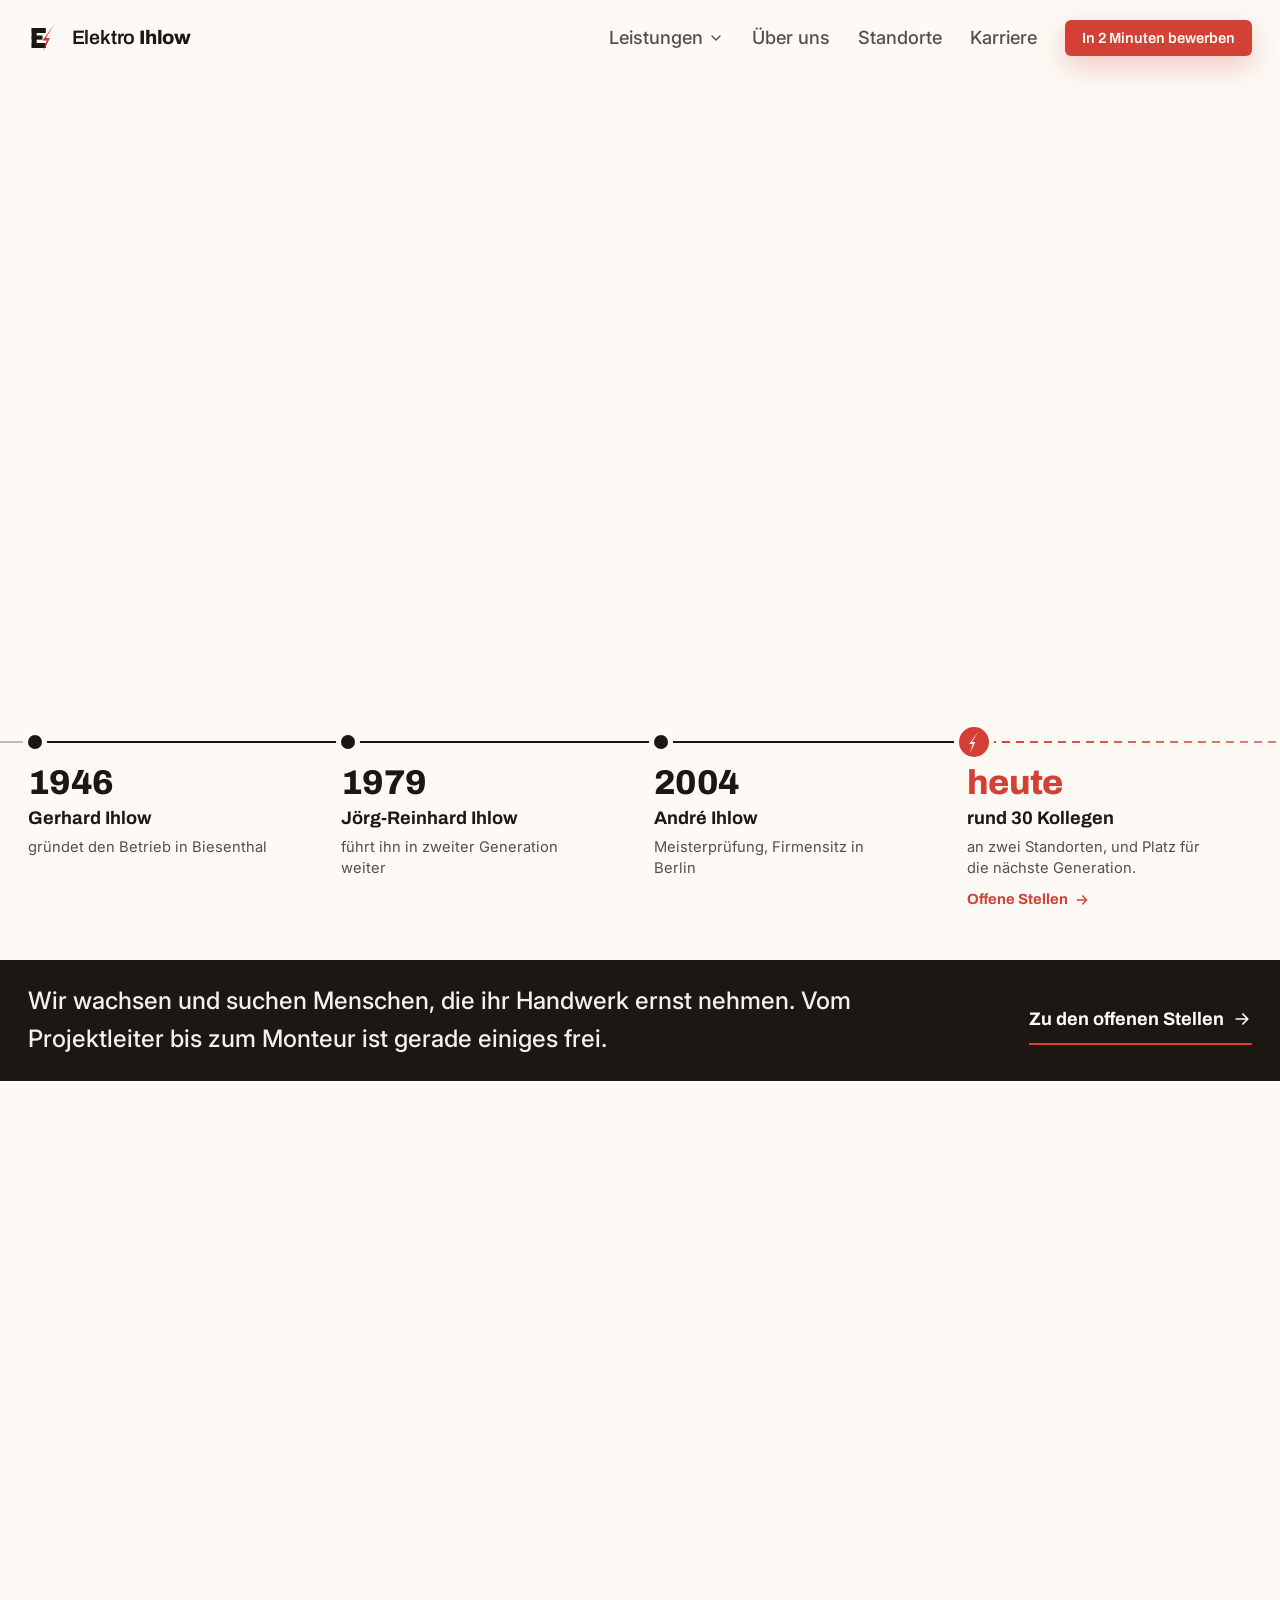
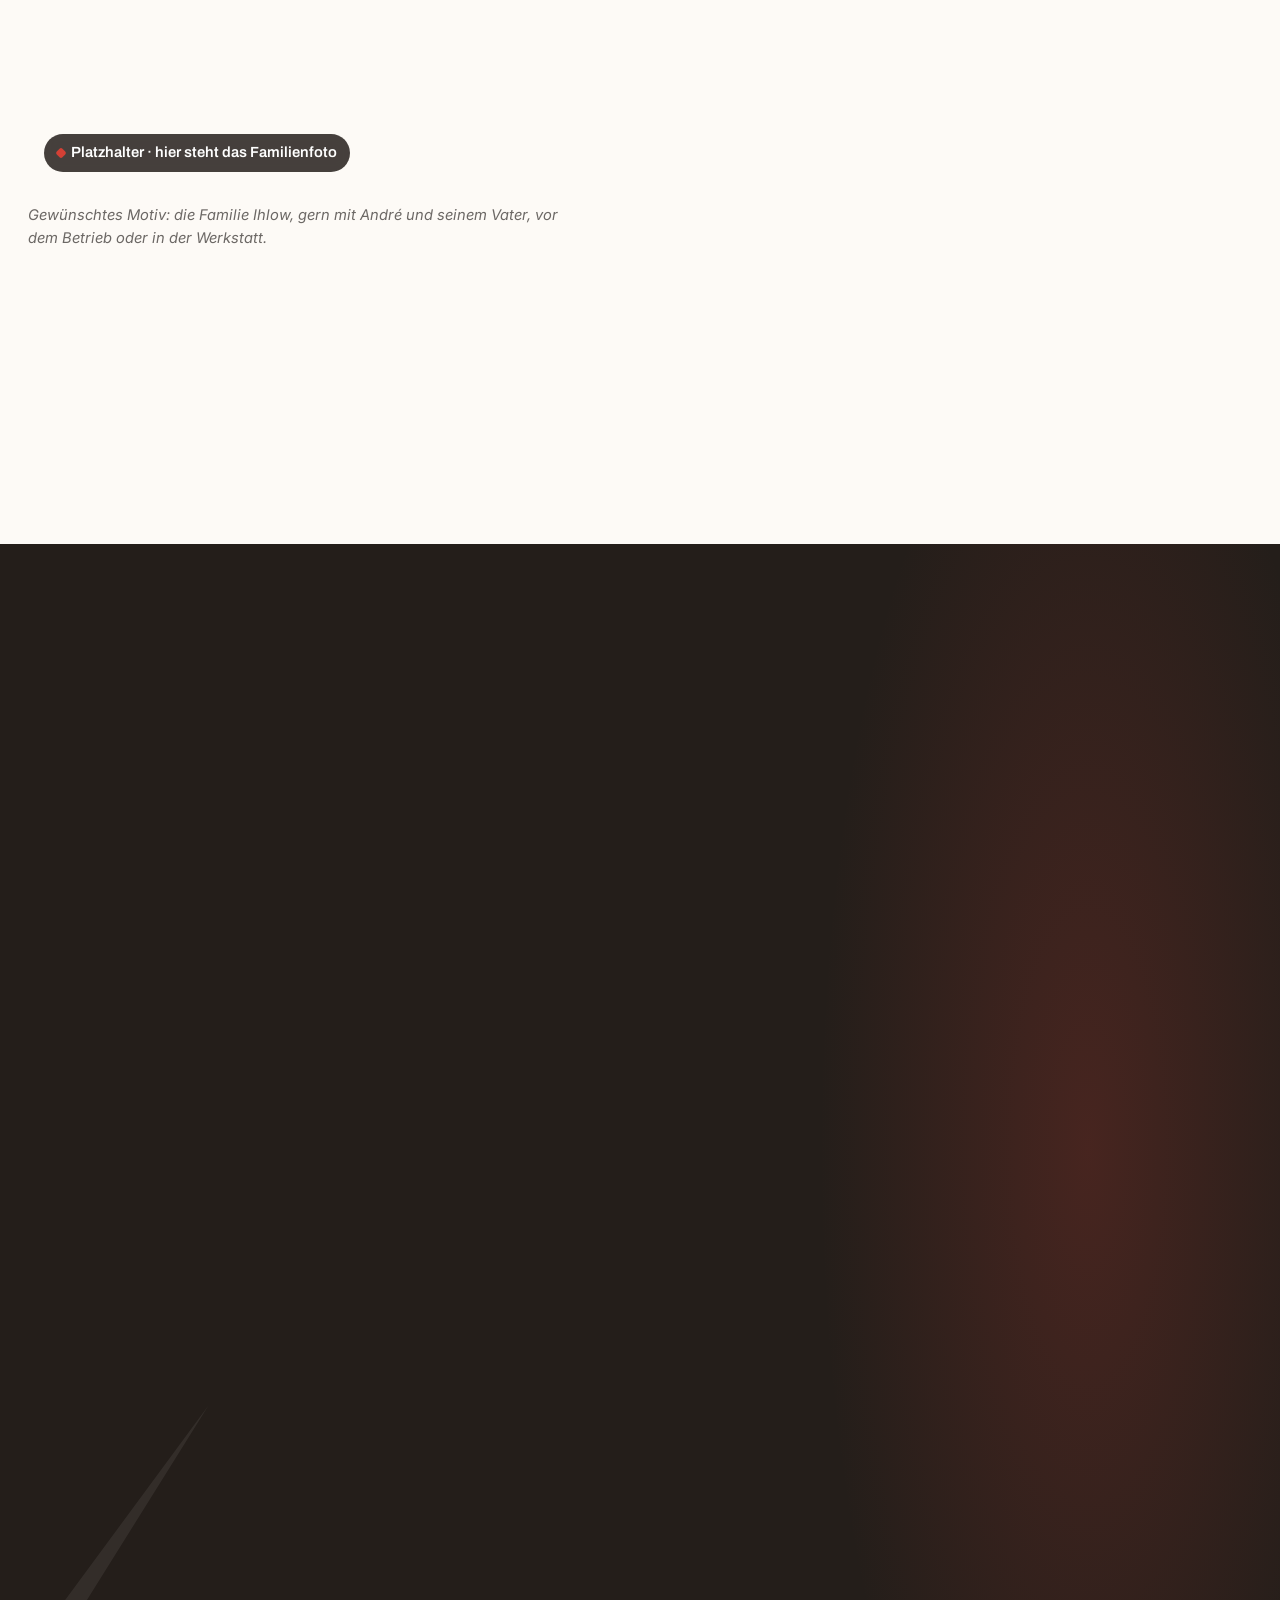
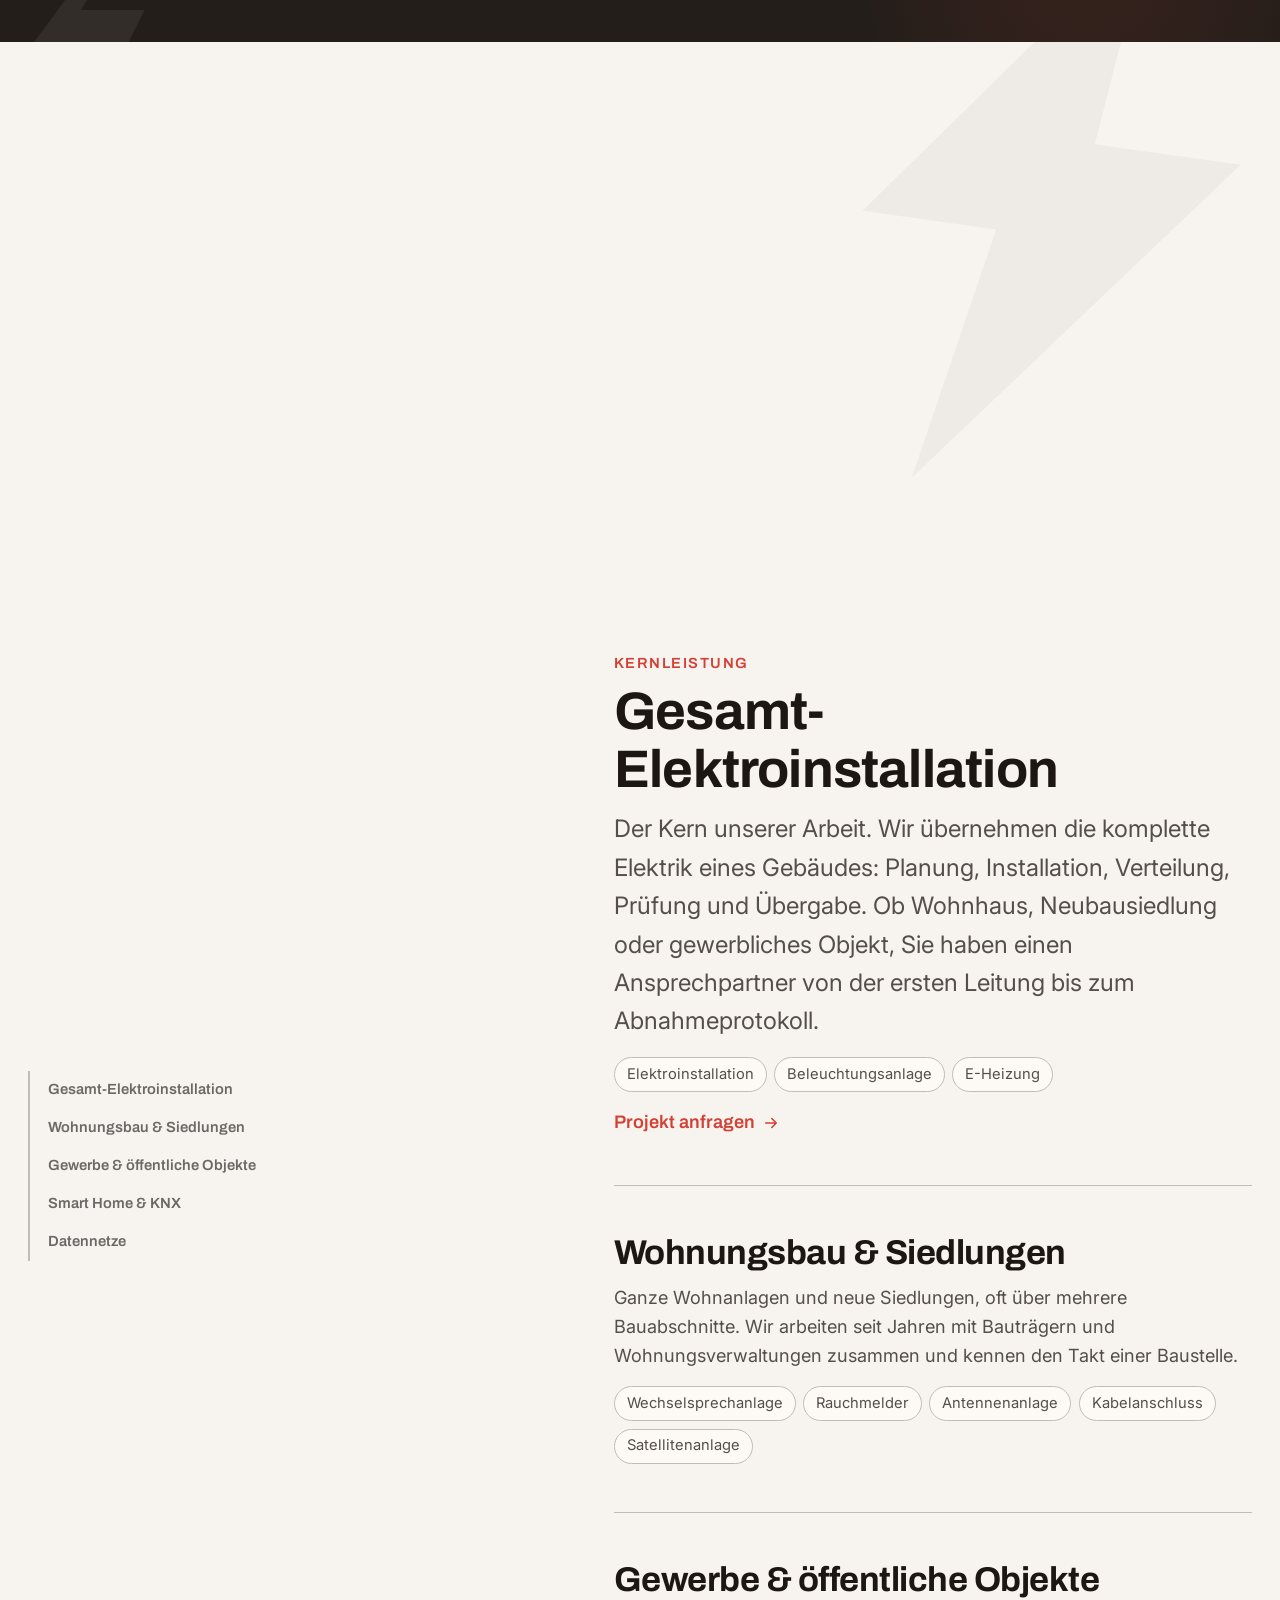
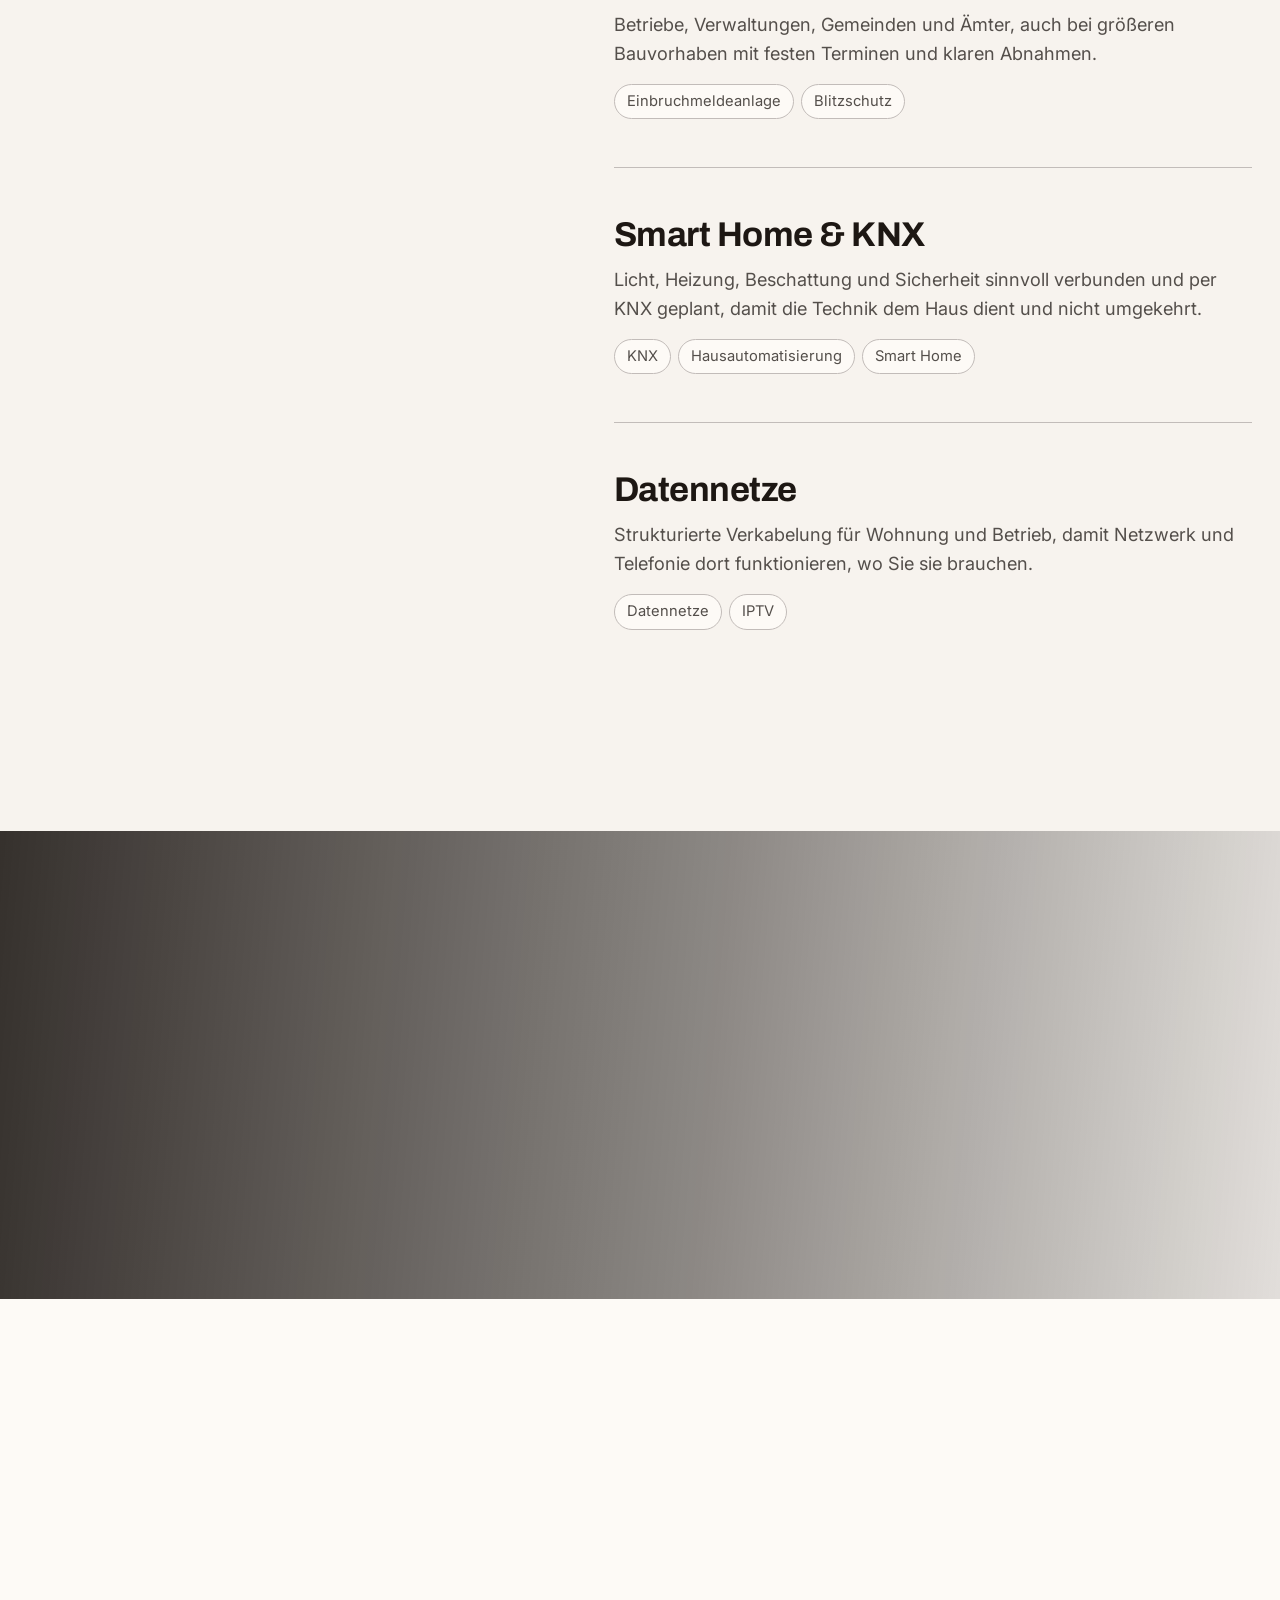
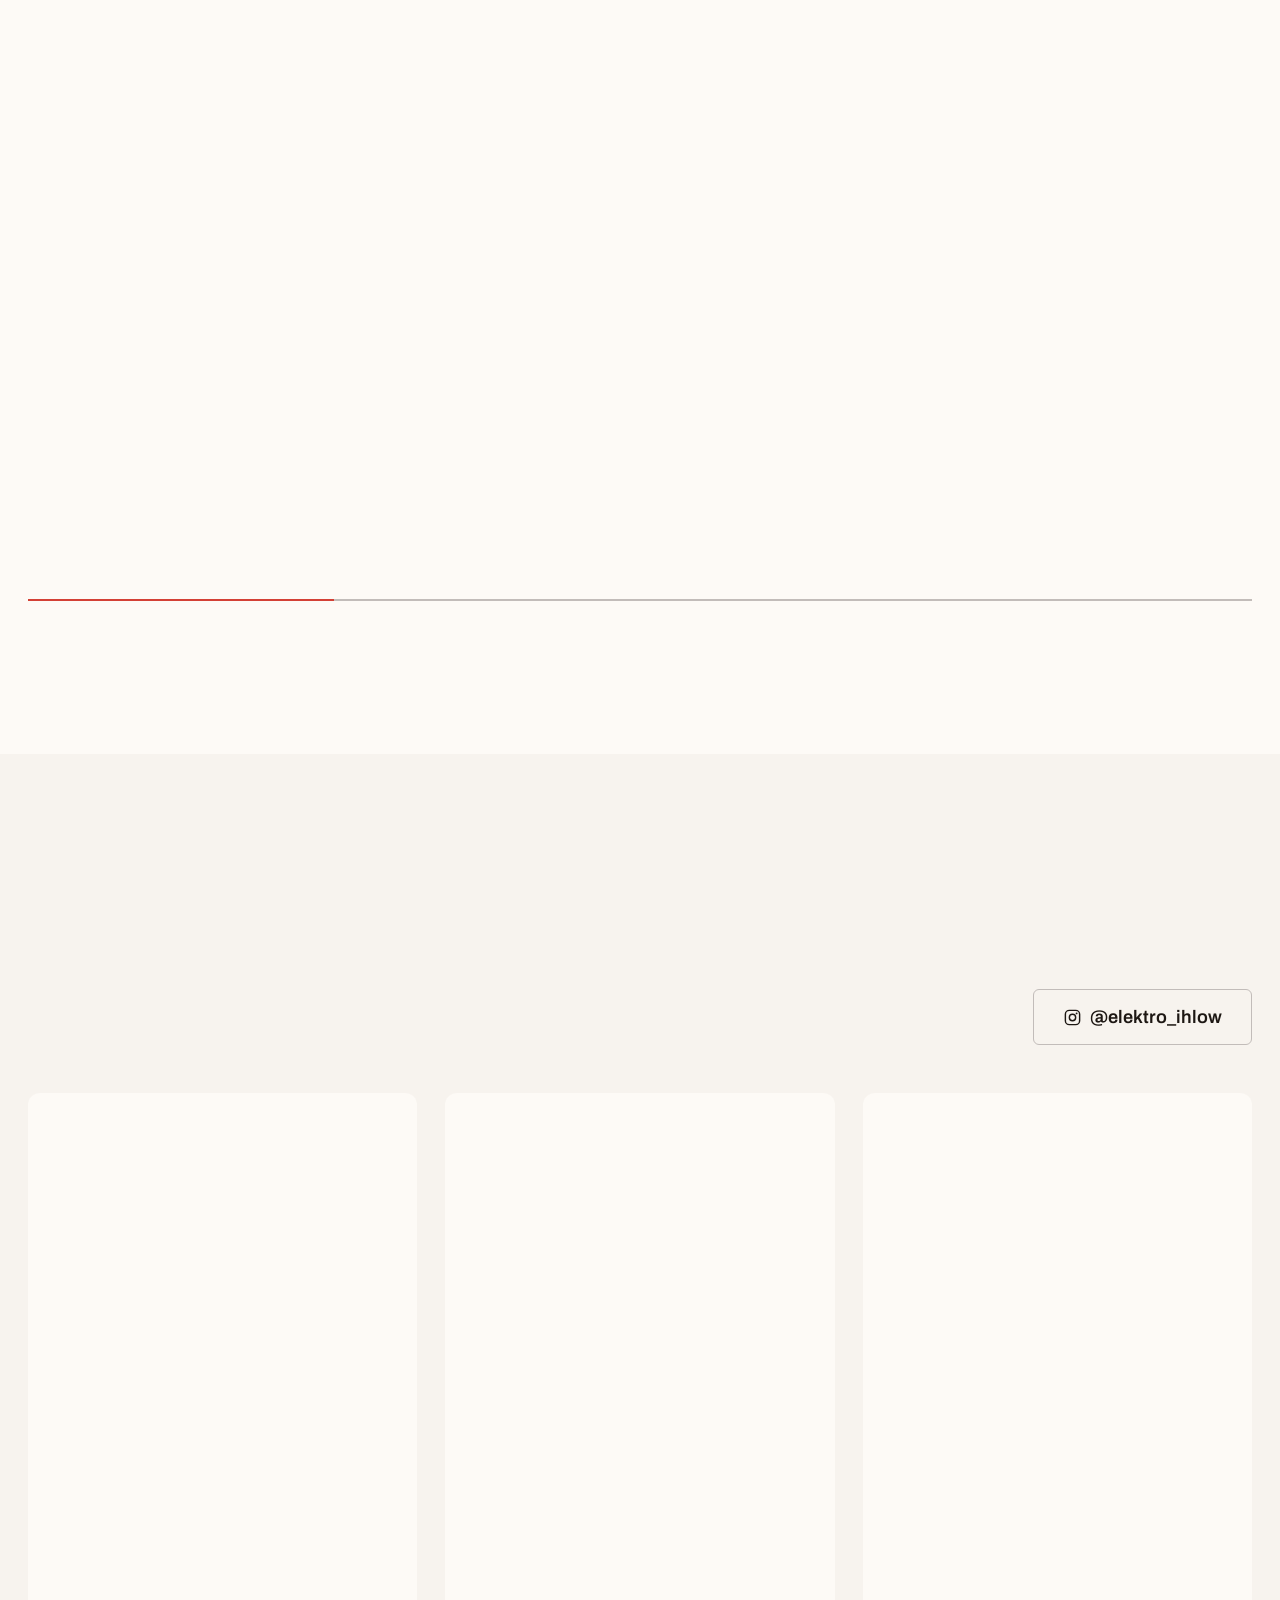
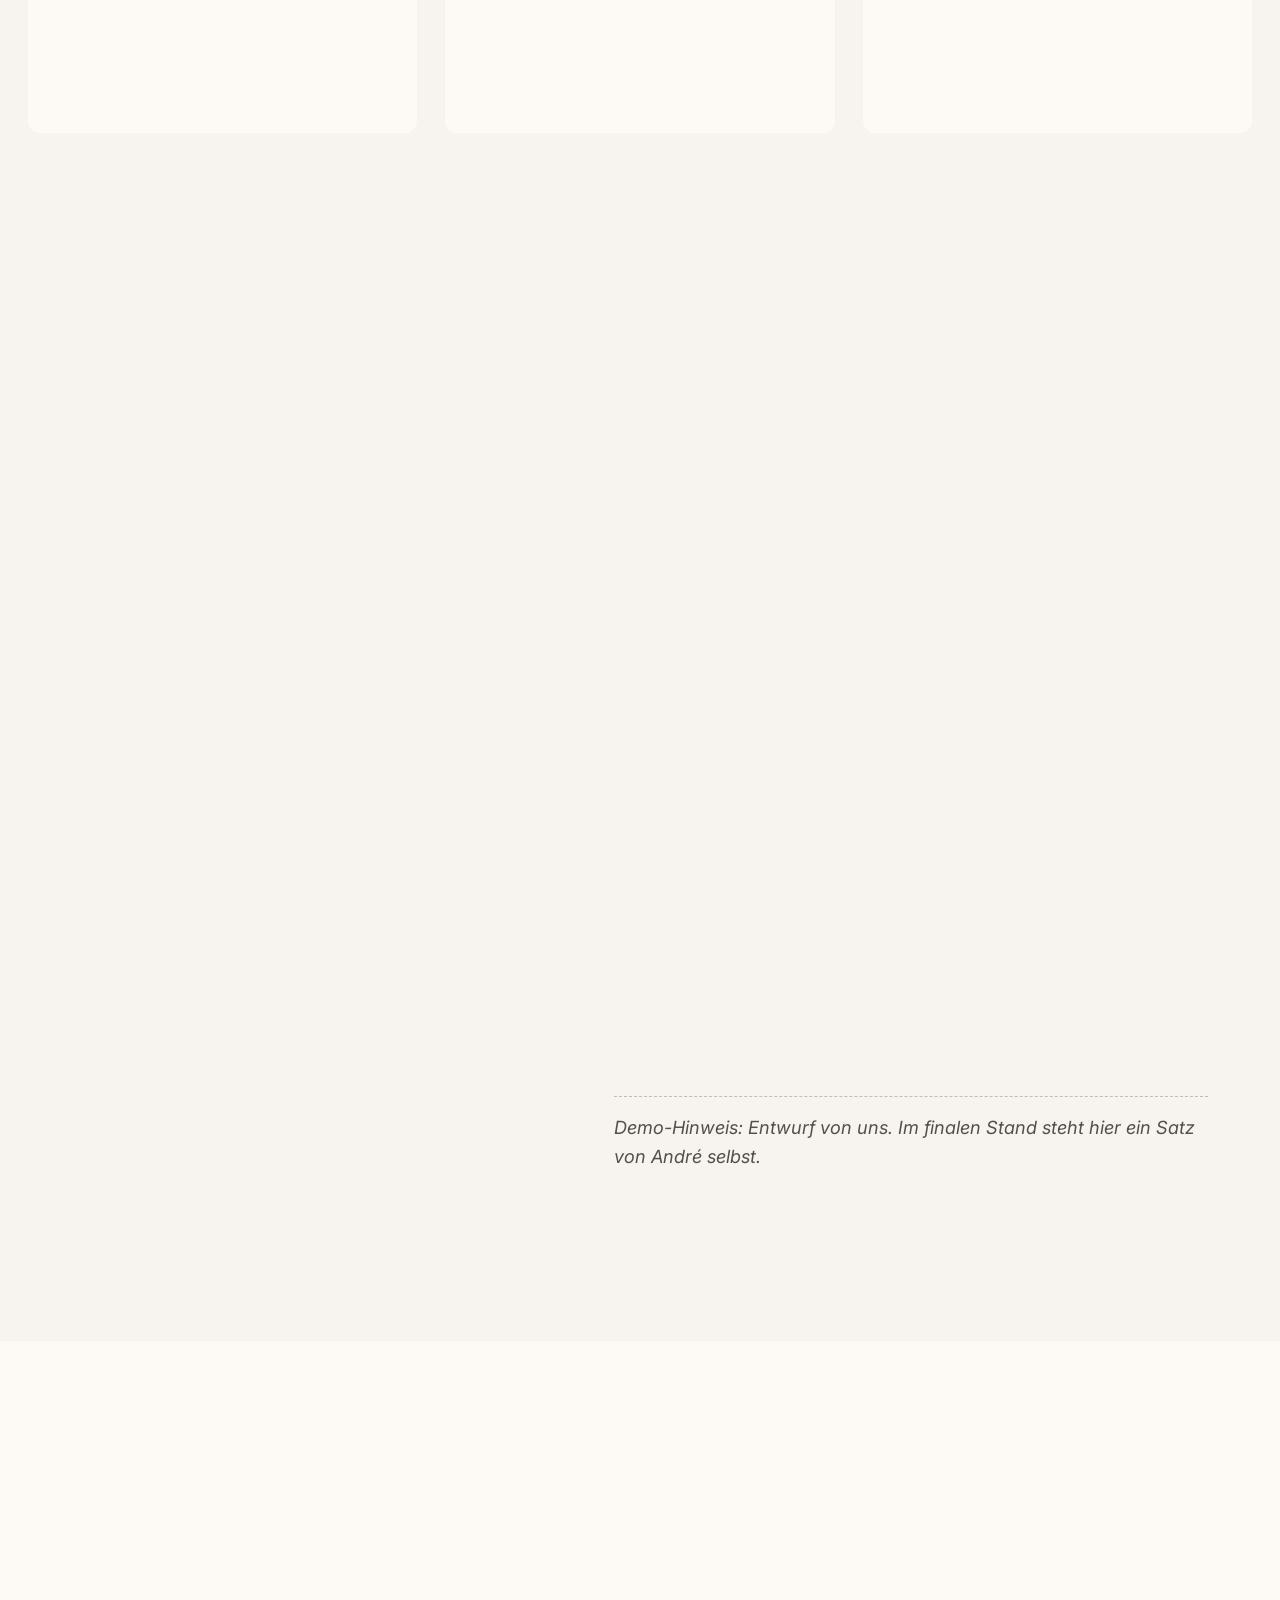
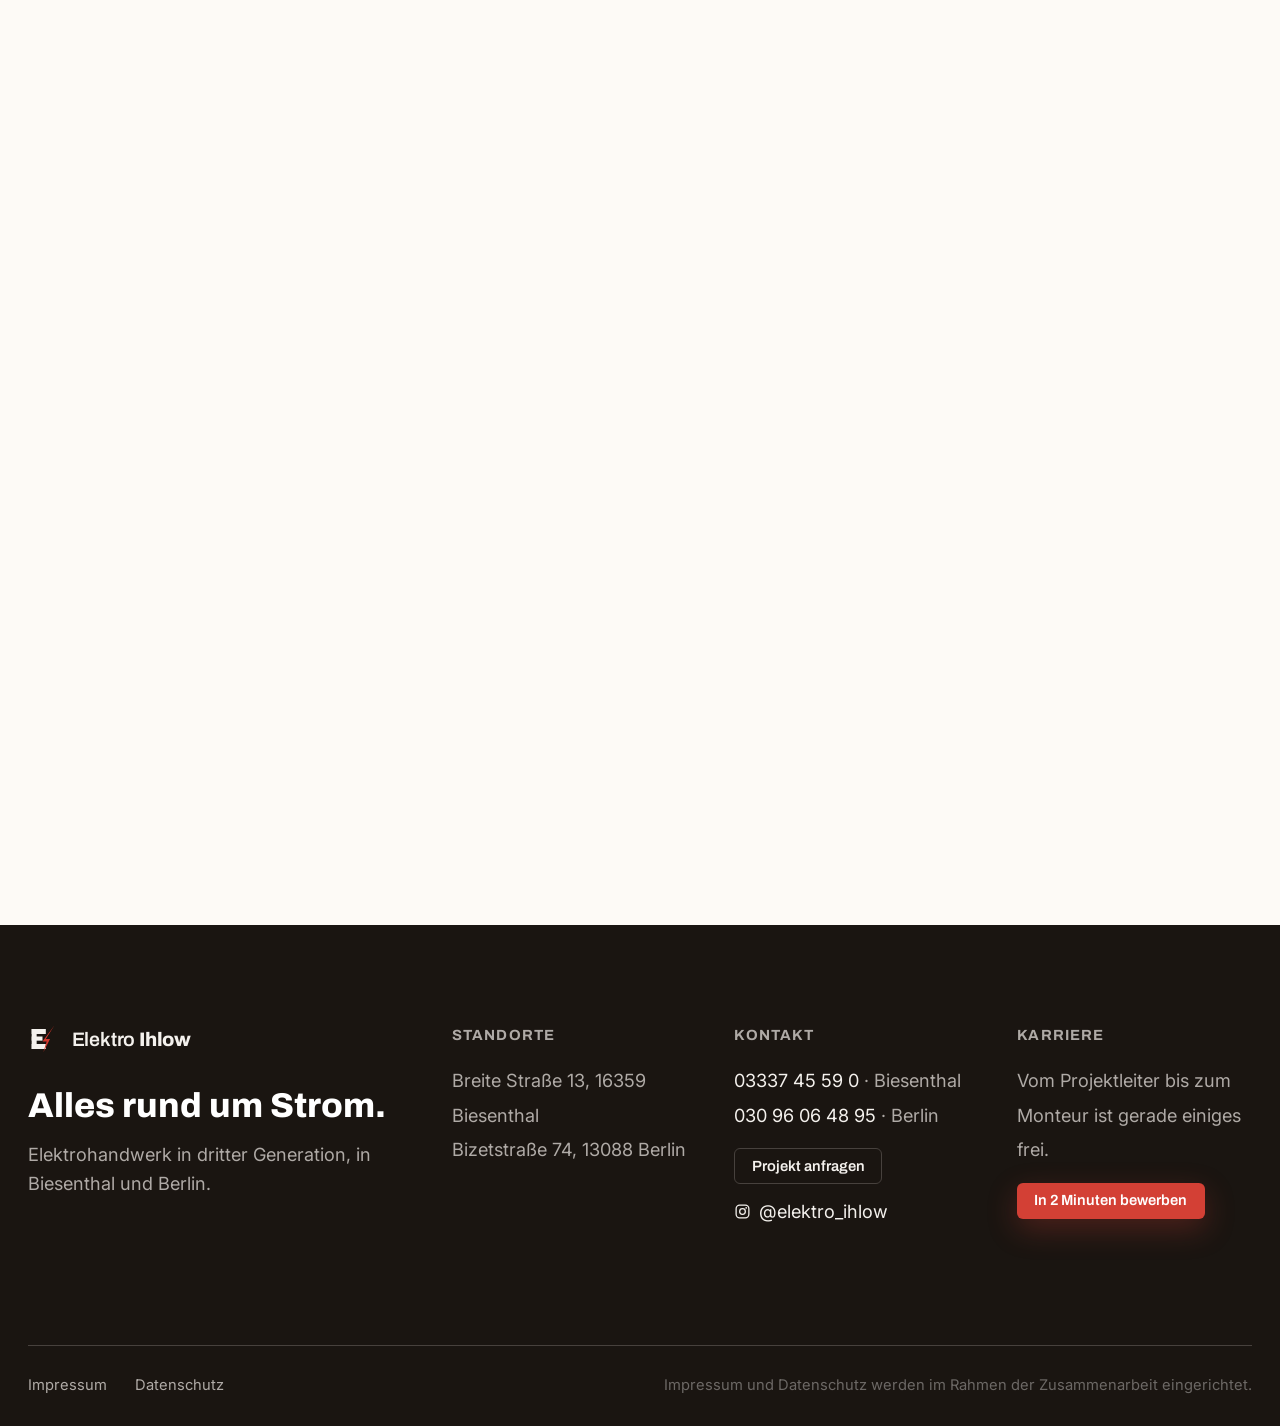
==== commit 1fdbc502: "Startseite: Leistungen als stehendes Schaltfeld, Projekte als seitliche Fahrt Punkt 3 aus dem Abglei" ====
--- a/site/index.html
+++ b/site/index.html
@@ -278,44 +278,56 @@
           </p>
         </header>
 
-        <div class="services__grid">
-          <article class="service service--lead" data-reveal>
-            <div class="service__lead-media" data-img-reveal>
+        <!-- Stehendes Schaltfeld: links bleibt das Bild stehen, der Index zeigt
+             den aktiven Bereich, rechts laufen die Bereiche vorbei. Die
+             Einzelleistungen stammen aus dem Leistungsmenue der Altseite (alle 15). -->
+        <div class="services__layout" data-switchboard>
+          <aside class="services__aside">
+            <figure class="services__media" data-img-reveal>
               <img src="https://d8j0ntlcm91z4.cloudfront.net/user_3064uXRqZDhsfEEjgzVarJDAKP6/hf_20260721_192625_c43e9b4d-cb9a-4a9e-a70a-c68bd0b185ac_min.webp"
                    width="1000" height="750" loading="lazy"
                    alt="Sauber verdrahteter Verteilerschrank in einem Neubau von Elektro Ihlow">
-            </div>
-            <div class="service__lead-text">
-              <span class="service__index">Kernleistung</span>
+            </figure>
+            <ol class="services__index" aria-label="Bereiche">
+              <li><a href="#leistung-installation" data-area-link="installation">Gesamt-Elektroinstallation</a></li>
+              <li><a href="#leistung-wohnungsbau" data-area-link="wohnungsbau">Wohnungsbau &amp; Siedlungen</a></li>
+              <li><a href="#leistung-gewerbe" data-area-link="gewerbe">Gewerbe &amp; öffentliche Objekte</a></li>
+              <li><a href="#leistung-smarthome" data-area-link="smarthome">Smart Home &amp; KNX</a></li>
+              <li><a href="#leistung-datennetze" data-area-link="datennetze">Datennetze</a></li>
+            </ol>
+          </aside>
+
+          <div class="services__list">
+            <article class="area area--lead" id="leistung-installation" data-area="installation">
+              <span class="area__kicker">Kernleistung</span>
               <h3>Gesamt-Elektroinstallation</h3>
-              <p>
-                Der Kern unserer Arbeit. Wir übernehmen die komplette Elektrik eines Gebäudes:
-                Planung, Installation, Verteilung, Prüfung und Übergabe. Ob Wohnhaus,
-                Neubausiedlung oder gewerbliches Objekt, Sie haben einen Ansprechpartner von
-                der ersten Leitung bis zum Abnahmeprotokoll.
-              </p>
+              <p>Der Kern unserer Arbeit. Wir übernehmen die komplette Elektrik eines Gebäudes: Planung, Installation, Verteilung, Prüfung und Übergabe. Ob Wohnhaus, Neubausiedlung oder gewerbliches Objekt, Sie haben einen Ansprechpartner von der ersten Leitung bis zum Abnahmeprotokoll.</p>
+              <ul class="area__tags" aria-label="Einzelleistungen"><li>Elektroinstallation</li><li>Beleuchtungsanlage</li><li>E-Heizung</li></ul>
               <button class="link-cta" data-open-modal="projekt">Projekt anfragen
                 <svg viewBox="0 0 24 24" aria-hidden="true" width="18" height="18"><path d="M5 12h14M13 6l6 6-6 6" fill="none" stroke="currentColor" stroke-width="2" stroke-linecap="round" stroke-linejoin="round"/></svg>
               </button>
-            </div>
-          </article>
-
-          <article class="service" data-reveal>
-            <h3>Wohnungsbau &amp; Siedlungen</h3>
-            <p>Ganze Wohnanlagen und neue Siedlungen, oft über mehrere Bauabschnitte. Wir arbeiten seit Jahren mit Bauträgern und Wohnungsverwaltungen zusammen und kennen den Takt einer Baustelle.</p>
-          </article>
-          <article class="service" data-reveal>
-            <h3>Gewerbe &amp; öffentliche Objekte</h3>
-            <p>Betriebe, Verwaltungen, Gemeinden und Ämter, auch bei größeren Bauvorhaben mit festen Terminen und klaren Abnahmen.</p>
-          </article>
-          <article class="service" data-reveal>
-            <h3>Smart Home &amp; KNX</h3>
-            <p>Licht, Heizung, Beschattung und Sicherheit sinnvoll verbunden und per KNX geplant, damit die Technik dem Haus dient und nicht umgekehrt.</p>
-          </article>
-          <article class="service" data-reveal>
-            <h3>Datennetze</h3>
-            <p>Strukturierte Verkabelung für Wohnung und Betrieb, damit Netzwerk und Telefonie dort funktionieren, wo Sie sie brauchen.</p>
-          </article>
+            </article>
+            <article class="area" id="leistung-wohnungsbau" data-area="wohnungsbau">
+              <h3>Wohnungsbau &amp; Siedlungen</h3>
+              <p>Ganze Wohnanlagen und neue Siedlungen, oft über mehrere Bauabschnitte. Wir arbeiten seit Jahren mit Bauträgern und Wohnungsverwaltungen zusammen und kennen den Takt einer Baustelle.</p>
+              <ul class="area__tags" aria-label="Einzelleistungen"><li>Wechselsprechanlage</li><li>Rauchmelder</li><li>Antennenanlage</li><li>Kabelanschluss</li><li>Satellitenanlage</li></ul>
+            </article>
+            <article class="area" id="leistung-gewerbe" data-area="gewerbe">
+              <h3>Gewerbe &amp; öffentliche Objekte</h3>
+              <p>Betriebe, Verwaltungen, Gemeinden und Ämter, auch bei größeren Bauvorhaben mit festen Terminen und klaren Abnahmen.</p>
+              <ul class="area__tags" aria-label="Einzelleistungen"><li>Einbruchmeldeanlage</li><li>Blitzschutz</li></ul>
+            </article>
+            <article class="area" id="leistung-smarthome" data-area="smarthome">
+              <h3>Smart Home &amp; KNX</h3>
+              <p>Licht, Heizung, Beschattung und Sicherheit sinnvoll verbunden und per KNX geplant, damit die Technik dem Haus dient und nicht umgekehrt.</p>
+              <ul class="area__tags" aria-label="Einzelleistungen"><li>KNX</li><li>Hausautomatisierung</li><li>Smart Home</li></ul>
+            </article>
+            <article class="area" id="leistung-datennetze" data-area="datennetze">
+              <h3>Datennetze</h3>
+              <p>Strukturierte Verkabelung für Wohnung und Betrieb, damit Netzwerk und Telefonie dort funktionieren, wo Sie sie brauchen.</p>
+              <ul class="area__tags" aria-label="Einzelleistungen"><li>Datennetze</li><li>IPTV</li></ul>
+            </article>
+          </div>
         </div>
       </div>
     </section>
@@ -343,15 +355,27 @@
     <section class="projects" id="projekte">
       <div class="container">
         <header class="projects__head">
-          <h2 class="section-title" data-reveal>Woran wir arbeiten</h2>
-          <p data-reveal>
-            In welcher Größenordnung Sie mit uns arbeiten können, zeigen diese Projektarten.
-            Konkrete Namen und Zahlen bekommen Sie im Gespräch, dort nennen wir Ihnen
-            Referenzen aus Ihrer Ecke.
-          </p>
+          <div class="projects__head-text">
+            <h2 class="section-title" data-reveal>Woran wir arbeiten</h2>
+            <p data-reveal>
+              In welcher Größenordnung Sie mit uns arbeiten können, zeigen diese Projektarten.
+              Konkrete Namen und Zahlen bekommen Sie im Gespräch, dort nennen wir Ihnen
+              Referenzen aus Ihrer Ecke.
+            </p>
+          </div>
+          <div class="rail-controls" data-reveal>
+            <button type="button" class="rail-btn" data-rail-prev aria-controls="projects-track" aria-label="Vorherige Projektart"><svg viewBox="0 0 24 24" width="20" height="20" aria-hidden="true"><path d="M19 12H5M11 6l-6 6 6 6" fill="none" stroke="currentColor" stroke-width="2" stroke-linecap="round" stroke-linejoin="round"/></svg></button>
+            <button type="button" class="rail-btn" data-rail-next aria-controls="projects-track" aria-label="Nächste Projektart"><svg viewBox="0 0 24 24" width="20" height="20" aria-hidden="true"><path d="M5 12h14M13 6l6 6-6 6" fill="none" stroke="currentColor" stroke-width="2" stroke-linecap="round" stroke-linejoin="round"/></svg></button>
+          </div>
         </header>
-
-        <div class="projects__grid">
+      </div>
+
+      <!-- Seitliche Fahrt: die Spur beginnt buendig mit dem Inhalt und laeuft
+           rechts aus dem Fenster. Natives Scrollen mit Einrasten, kein
+           Umlenken des Mausrads. Die Leitung darunter zeigt den Fortschritt. -->
+      <div class="projects__rail" data-rail>
+        <div class="projects__track" id="projects-track" data-rail-track tabindex="0"
+             role="region" aria-label="Projektarten, seitlich blätterbar">
           <article class="project project--wide" data-reveal>
             <img src="https://d8j0ntlcm91z4.cloudfront.net/user_3064uXRqZDhsfEEjgzVarJDAKP6/hf_20260721_122228_f8e0e7b9-1091-4675-8c21-d15e4527e683_min.webp" width="1200" height="900" loading="lazy"
                  alt="Neu gebaute Wohnsiedlung mit mehreren Mehrfamilienhäusern">
@@ -398,6 +422,7 @@
             </div>
           </article>
         </div>
+        <div class="rail-progress container" aria-hidden="true"><span class="rail-progress__fill" data-rail-fill></span></div>
       </div>
     </section>
 
--- a/site/css/styles.css
+++ b/site/css/styles.css
@@ -327,48 +327,129 @@
 .services { padding-block: var(--space-2xl); background: var(--surface); }
 .services__head { max-width: 68ch; margin-bottom: var(--space-l); }
 .services__intro { font-size: var(--step-1); color: var(--ink-soft); }
-.services__grid {
-  display: grid; grid-template-columns: repeat(4, 1fr); gap: var(--space-m);
-}
-.service {
-  background: var(--bg); border: 1px solid var(--line); border-radius: var(--radius);
-  padding: var(--space-l) var(--space-m); transition: transform .3s var(--ease), box-shadow .3s var(--ease), border-color .3s var(--ease);
-}
-.service:hover { transform: translateY(-4px); box-shadow: var(--shadow-m); border-color: transparent; }
-.service h3 { font-size: var(--step-1); margin-bottom: .6rem; letter-spacing: -0.01em; }
-.service p { color: var(--ink-soft); }
-.service--lead {
-  grid-column: 1 / -1; background: var(--ink); color: var(--on-dark); border-color: transparent;
-  display: grid; gap: var(--space-s); padding: var(--space-xl) var(--space-l);
-}
-.service--lead h3 { font-size: var(--step-3); color: #fff; }
-.service--lead p { color: var(--on-dark-soft); max-width: 62ch; font-size: var(--step-1); }
-.service--lead .service__index { font-family: var(--font-display); font-weight: 600; text-transform: uppercase; letter-spacing: .1em; font-size: var(--step--1); color: var(--red); }
-.service--lead .link-cta { color: #fff; margin-top: .4rem; }
-.service--lead .link-cta:hover { color: var(--red); }
+
+/* ---------- Leistungen: stehendes Schaltfeld ----------
+   Links bleibt das Bild stehen, der Index markiert den Bereich, der gerade
+   die Fenstermitte kreuzt. Rechts laufen die Bereiche vorbei. Unter 900 px
+   normal untereinander, ohne Stehenbleiben und ohne Abdunkeln. */
+.services__layout {
+  display: grid; grid-template-columns: minmax(0, 0.9fr) minmax(0, 1.1fr);
+  gap: clamp(2rem, 5vw, 5rem); align-items: start;
+}
+.services__aside { position: sticky; top: 112px; display: flex; flex-direction: column; gap: var(--space-m); }
+.services__media img { width: 100%; aspect-ratio: 4/3; object-fit: cover; border-radius: var(--radius-l); box-shadow: var(--shadow-m); display: block; }
+/* Auf niedrigen Laptop-Bildschirmen muss Bild plus Index ins Fenster passen,
+   sonst wird das stehende Bild unten abgeschnitten. */
+@media (min-width: 901px) {
+  .services__media img { max-height: calc(100vh - 360px); max-height: calc(100svh - 360px); }
+}
+
+.services__index { list-style: none; padding: 0; margin: 0; display: flex; flex-direction: column; border-left: 2px solid var(--line-strong); }
+.services__index a {
+  position: relative; display: block; padding: .45rem 0 .45rem 1.1rem;
+  font-family: var(--font-display); font-weight: 600; font-size: var(--step--1);
+  color: var(--ink-faint); text-decoration: none; transition: color .3s var(--ease);
+}
+.services__index a::before {
+  content: ""; position: absolute; left: -2px; top: 0; bottom: 0; width: 2px;
+  background: var(--red); transform: scaleY(0); transition: transform .35s var(--ease);
+}
+.services__index a:hover { color: var(--ink); }
+.services__index a.is-active { color: var(--ink); }
+.services__index a.is-active::before { transform: scaleY(1); }
+
+.area { padding-block: var(--space-l); border-top: 1px solid var(--line-strong); transition: opacity .45s var(--ease); }
+.area:first-child { border-top: 0; padding-top: 0; }
+.area h3 { font-size: var(--step-2); letter-spacing: -0.015em; line-height: 1.1; margin-bottom: .7rem; }
+.area p { color: var(--ink-soft); font-size: var(--step-0); max-width: 58ch; }
+.area__kicker {
+  display: block; margin-bottom: .5rem; font-family: var(--font-display); font-weight: 600;
+  text-transform: uppercase; letter-spacing: .1em; font-size: var(--step--1); color: var(--red);
+}
+.area--lead h3 { font-size: var(--step-3); }
+.area--lead p { font-size: var(--step-1); }
+.area .link-cta { margin-top: var(--space-s); }
+.area__tags { list-style: none; padding: 0; margin: var(--space-s) 0 0; display: flex; flex-wrap: wrap; gap: .45rem; }
+.area__tags li {
+  padding: .3rem .75rem; border: 1px solid var(--line-strong); border-radius: 999px;
+  font-size: var(--step--1); color: var(--ink-soft); background: var(--bg);
+}
+/* Abdunkeln nur, wenn das Skript den aktiven Bereich fuehrt. Ohne Skript
+   bleibt alles voll lesbar. */
+@media (min-width: 901px) {
+  .services__layout.is-live .area { opacity: .34; }
+  .services__layout.is-live .area.is-active { opacity: 1; }
+}
+@media (max-width: 900px) {
+  .services__layout { grid-template-columns: 1fr; gap: var(--space-l); }
+  .services__aside { position: static; }
+  .services__index { display: none; }
+  .area--lead h3 { font-size: var(--step-2); hyphens: auto; overflow-wrap: break-word; }
+}
 
 /* ---------- Projekte ---------- */
 .projects { padding-block: var(--space-2xl); }
-.projects__head { max-width: 58ch; margin-bottom: var(--space-l); }
+.projects__head { display: flex; align-items: flex-end; justify-content: space-between; gap: var(--space-m); margin-bottom: var(--space-l); }
+.projects__head-text { max-width: 58ch; }
+.projects__head .section-title { margin-bottom: 0; }
+
+/* Seitliche Fahrt: Spur buendig mit dem Inhalt, laeuft rechts aus dem Fenster */
+.projects__track {
+  --edge: max(var(--space-m), (100% - var(--maxw)) / 2);
+  display: flex; gap: var(--space-m); align-items: stretch;
+  overflow-x: auto; overscroll-behavior-x: contain;
+  scroll-snap-type: x mandatory; scroll-padding-inline: var(--edge);
+  padding: .5rem var(--edge) 1.5rem;
+  scrollbar-width: none;
+}
+.projects__track::-webkit-scrollbar { display: none; }
+.projects__track:focus-visible { outline: 2px solid var(--red); outline-offset: -2px; }
+.projects__track > .project { flex: 0 0 clamp(260px, 28vw, 400px); scroll-snap-align: start; }
+.projects__track > .project--wide { flex-basis: clamp(300px, 48vw, 680px); }
+.projects__track > .project--text, .projects__track > .project--accent { flex-basis: clamp(240px, 22vw, 320px); }
+.projects__track .project > img { height: clamp(190px, 18vw, 260px); aspect-ratio: auto; }
+.projects__track .project--wide > img { height: auto; }
+
+.rail-controls { display: flex; gap: .6rem; flex-shrink: 0; }
+.rail-btn {
+  display: grid; place-items: center; width: 52px; height: 52px; border-radius: 50%;
+  border: 1.5px solid var(--line-strong); background: var(--bg); color: var(--ink);
+  cursor: pointer; transition: border-color .25s var(--ease), background .25s var(--ease), color .25s var(--ease), opacity .25s;
+}
+.rail-btn:hover:not([aria-disabled="true"]) { border-color: var(--red); background: var(--red); color: #fff; }
+.rail-btn:focus-visible { outline: 2px solid var(--red); outline-offset: 3px; }
+.rail-btn[aria-disabled="true"] { opacity: .35; cursor: default; }
+
+/* Die Leitung als Fortschritt: grau die ganze Strecke, rot der gefahrene Teil */
+.rail-progress { position: relative; height: 2px; background: var(--line-strong); margin-top: var(--space-s); }
+.rail-progress__fill { position: absolute; inset: 0; background: var(--red); transform-origin: left center; transform: scaleX(var(--p, 0.25)); transition: transform .15s linear; }
+
+@media (max-width: 900px) {
+  .projects__track > .project, .projects__track > .project--wide { flex-basis: min(82vw, 400px); }
+  .projects__track > .project--text, .projects__track > .project--accent { flex-basis: min(70vw, 320px); }
+  .projects__track > .project--wide { flex-direction: column; }
+  .projects__track .project--wide > img { width: 100%; height: clamp(190px, 50vw, 260px); }
+  .projects__track .project--wide .project__body { padding: var(--space-m); }
+  .projects__track .project--wide h3 { font-size: var(--step-1); }
+}
+@media (max-width: 560px) {
+  .rail-controls { display: none; }
+}
 .projects__head p { font-size: var(--step-1); color: var(--ink-soft); margin-top: var(--space-s); }
-.projects__grid {
-  display: grid; grid-template-columns: repeat(6, 1fr); gap: var(--space-m);
-}
 .project {
   border-radius: var(--radius); overflow: hidden; background: var(--surface);
   border: 1px solid var(--line); display: flex; flex-direction: column;
-  grid-column: span 3;
 }
 .project img { width: 100%; height: 100%; object-fit: cover; aspect-ratio: 4/3; }
 .project__body { padding: var(--space-m); }
 .project__body h3 { font-size: var(--step-1); margin-bottom: .4rem; }
 .project__body p { color: var(--ink-soft); }
-.project--wide { grid-column: span 4; flex-direction: row; align-items: stretch; }
+.project--wide { flex-direction: row; align-items: stretch; }
 .project--wide img { width: 46%; aspect-ratio: auto; }
 .project--wide .project__body { display: flex; flex-direction: column; justify-content: center; padding: var(--space-l); }
 .project--wide h3 { font-size: var(--step-2); }
-.project--text { grid-column: span 2; background: var(--bg); justify-content: center; }
-.project--accent { grid-column: span 2; background: var(--red); color: #fff; justify-content: center; }
+.project--text { background: var(--bg); justify-content: center; }
+.project--accent { background: var(--red); color: #fff; justify-content: center; }
 .project--accent p { color: oklch(100% 0 0 / 0.85); margin-bottom: var(--space-s); }
 
 /* ---------- Heritage ---------- */
@@ -560,11 +641,6 @@
 .band__quote { font-family: var(--font-display); font-weight: 700; font-size: var(--step-2); line-height: 1.2; letter-spacing: -0.01em; max-width: 42ch; text-wrap: balance; color: #fff; }
 
 /* ---------- Leit-Leistung als Bild-Text-Split ---------- */
-.service--lead { grid-column: 1 / -1; background: var(--ink); color: var(--on-dark); border-color: transparent; display: grid; grid-template-columns: 0.85fr 1.15fr; gap: 0; padding: 0; overflow: hidden; align-items: stretch; }
-.service--lead:hover { transform: none; box-shadow: none; }
-.service__lead-media { position: relative; min-height: 280px; }
-.service__lead-media img { position: absolute; inset: 0; width: 100%; height: 100%; object-fit: cover; }
-.service__lead-text { padding: var(--space-xl) var(--space-l); display: flex; flex-direction: column; gap: var(--space-s); justify-content: center; }
 
 /* ---------- Bild-Reveal (Clip beim Scrollen) ---------- */
 [data-img-reveal] { overflow: hidden; }
@@ -576,7 +652,9 @@
 .project:hover > img { transform: scale(1.05); }
 
 /* ---------- Services: dezenter Hintergrund-Blitz ---------- */
-.services { position: relative; overflow: hidden; }
+/* clip statt hidden: hidden macht die Sektion zum Scroll-Container und
+   verhindert das Stehenbleiben (sticky) des Bildes darin. */
+.services { position: relative; overflow: clip; }
 .services::before { content: ""; position: absolute; top: -6%; right: -6%; width: min(48vw, 640px); aspect-ratio: 1; background: url("data:image/svg+xml,%3Csvg xmlns='http://www.w3.org/2000/svg' viewBox='0 0 100 100'%3E%3Cpath d='M60 3 20 55h22l-8 42 46-58H56z' fill='%23231f1e'/%3E%3C/svg%3E") no-repeat center / contain; opacity: .035; pointer-events: none; z-index: 0; transform: rotate(8deg); }
 .services > .container { position: relative; z-index: 1; }
 
@@ -610,14 +688,7 @@
   .hero__media img { aspect-ratio: 4/3; }
   .proof__inner, .heritage__inner, .apply__inner, .why__cols, .home-career__inner { grid-template-columns: 1fr; }
   .heritage__media { max-width: 420px; }
-  .services__grid { grid-template-columns: 1fr; }
-  .service--lead { grid-template-columns: 1fr; }
-  .service__lead-media { min-height: 200px; }
-  .service__lead-text { padding: var(--space-l) var(--space-m); }
   .band__inner { padding-block: var(--space-l); }
-  .projects__grid { grid-template-columns: 1fr 1fr; }
-  .project, .project--text, .project--accent { grid-column: span 1; }
-  .project--wide { grid-column: span 2; }
   .benefits__grid { grid-template-columns: 1fr; }
   .site-footer__inner { grid-template-columns: 1fr 1fr; gap: var(--space-l); }
 }
@@ -625,9 +696,6 @@
 @media (max-width: 560px) {
   .hero__badge { left: 12px; }
   .heritage__timeline { left: 8px; right: auto; }
-  .projects__grid { grid-template-columns: 1fr; }
-  .project--wide { grid-column: span 1; flex-direction: column; }
-  .project--wide img { width: 100%; aspect-ratio: 16/10; }
   .choices--multi { grid-template-columns: 1fr; }
   .job__lists { grid-template-columns: 1fr; }
   .job__summary { grid-template-columns: 1fr auto; }
@@ -795,6 +863,9 @@
 .wire__line:first-child { transform-origin: left center; }
 .wire__line:last-child { transform-origin: right center; }
 .wire__bolt { flex-shrink: 0; }
+/* Die Leitung polstert selbst. Die Sektion danach braucht oben deshalb nicht
+   noch einmal den vollen Abstand, sonst entsteht ueber der Ueberschrift ein Loch. */
+.wire + section { padding-top: var(--space-l); }
 /* Zeichnen erst wenn GSAP da ist; ohne JS bleibt die Leitung sichtbar */
 .reveal-ready [data-wire] .wire__line { transform: scaleX(0); transition: transform .9s var(--ease); }
 .reveal-ready [data-wire] .wire__bolt { opacity: 0; transform: scale(.6); transition: opacity .4s var(--ease) .35s, transform .4s var(--ease) .35s; }
@@ -899,7 +970,7 @@
 :where([id]) { scroll-margin-top: 92px; }
 
 /* W6 – Rot auf dunklen Flaechen war unter 4.5:1 */
-.service__index, .band__eyebrow { color: var(--red-on-dark); }
+.band__eyebrow { color: var(--red-on-dark); }
 
 /* W9 – Einleitungssatz im Job-Detail lief auf ~136 Zeichen */
 .job__detail p { max-width: var(--maxw-text); }
@@ -922,9 +993,6 @@
   .location__route { min-height: 44px; }
   .brand { padding-block: .4rem; }
 
-  /* W2 – Grid-Track blaehte sich an der langen Ueberschrift auf und wurde beschnitten */
-  .service--lead > * { min-width: 0; }
-  .service--lead h3 { hyphens: auto; overflow-wrap: break-word; }
 }
 
 @media (max-width: 560px) {
@@ -956,17 +1024,6 @@
 }
 
 /* ---------- Hover-Verhalten der Inhaltskacheln (von Bruno gewünscht) ---------- */
-/* Leistungskarten: roter Balken wächst ein, Karte hebt sich leicht */
-.service { position: relative; overflow: hidden; }
-.service:not(.service--lead)::after {
-  content: ""; position: absolute; left: 0; right: 0; bottom: 0; height: 3px;
-  background: var(--red); transform: scaleX(0); transform-origin: left center;
-  transition: transform .35s var(--ease);
-}
-.service:not(.service--lead):hover::after,
-.service:not(.service--lead):focus-within::after { transform: scaleX(1); }
-.service:not(.service--lead):hover h3 { color: var(--red); }
-.service h3 { transition: color .25s var(--ease); }
 
 /* Projektkacheln: Bildkacheln zoomen bereits, Textkacheln bekommen dasselbe Gefühl */
 .project { transition: transform .3s var(--ease), box-shadow .3s var(--ease), border-color .3s var(--ease); }
@@ -975,14 +1032,6 @@
 .project__body h3 { transition: color .25s var(--ease); }
 .project--accent:hover { box-shadow: 0 16px 40px oklch(58.5% 0.186 28.5 / 0.32); }
 .project--accent:hover h3 { color: #fff; }
-
-@media (max-width: 1100px) {
-  .services__grid { grid-template-columns: repeat(2, 1fr); }
-  .projects__grid { grid-template-columns: repeat(4, 1fr); }
-  .project { grid-column: span 2; }
-  .project--wide { grid-column: span 4; }
-  .project--text, .project--accent { grid-column: span 2; }
-}
 
 /* ---------- Standorte ---------- */
 .locations__head { max-width: 60ch; margin-bottom: var(--space-l); }
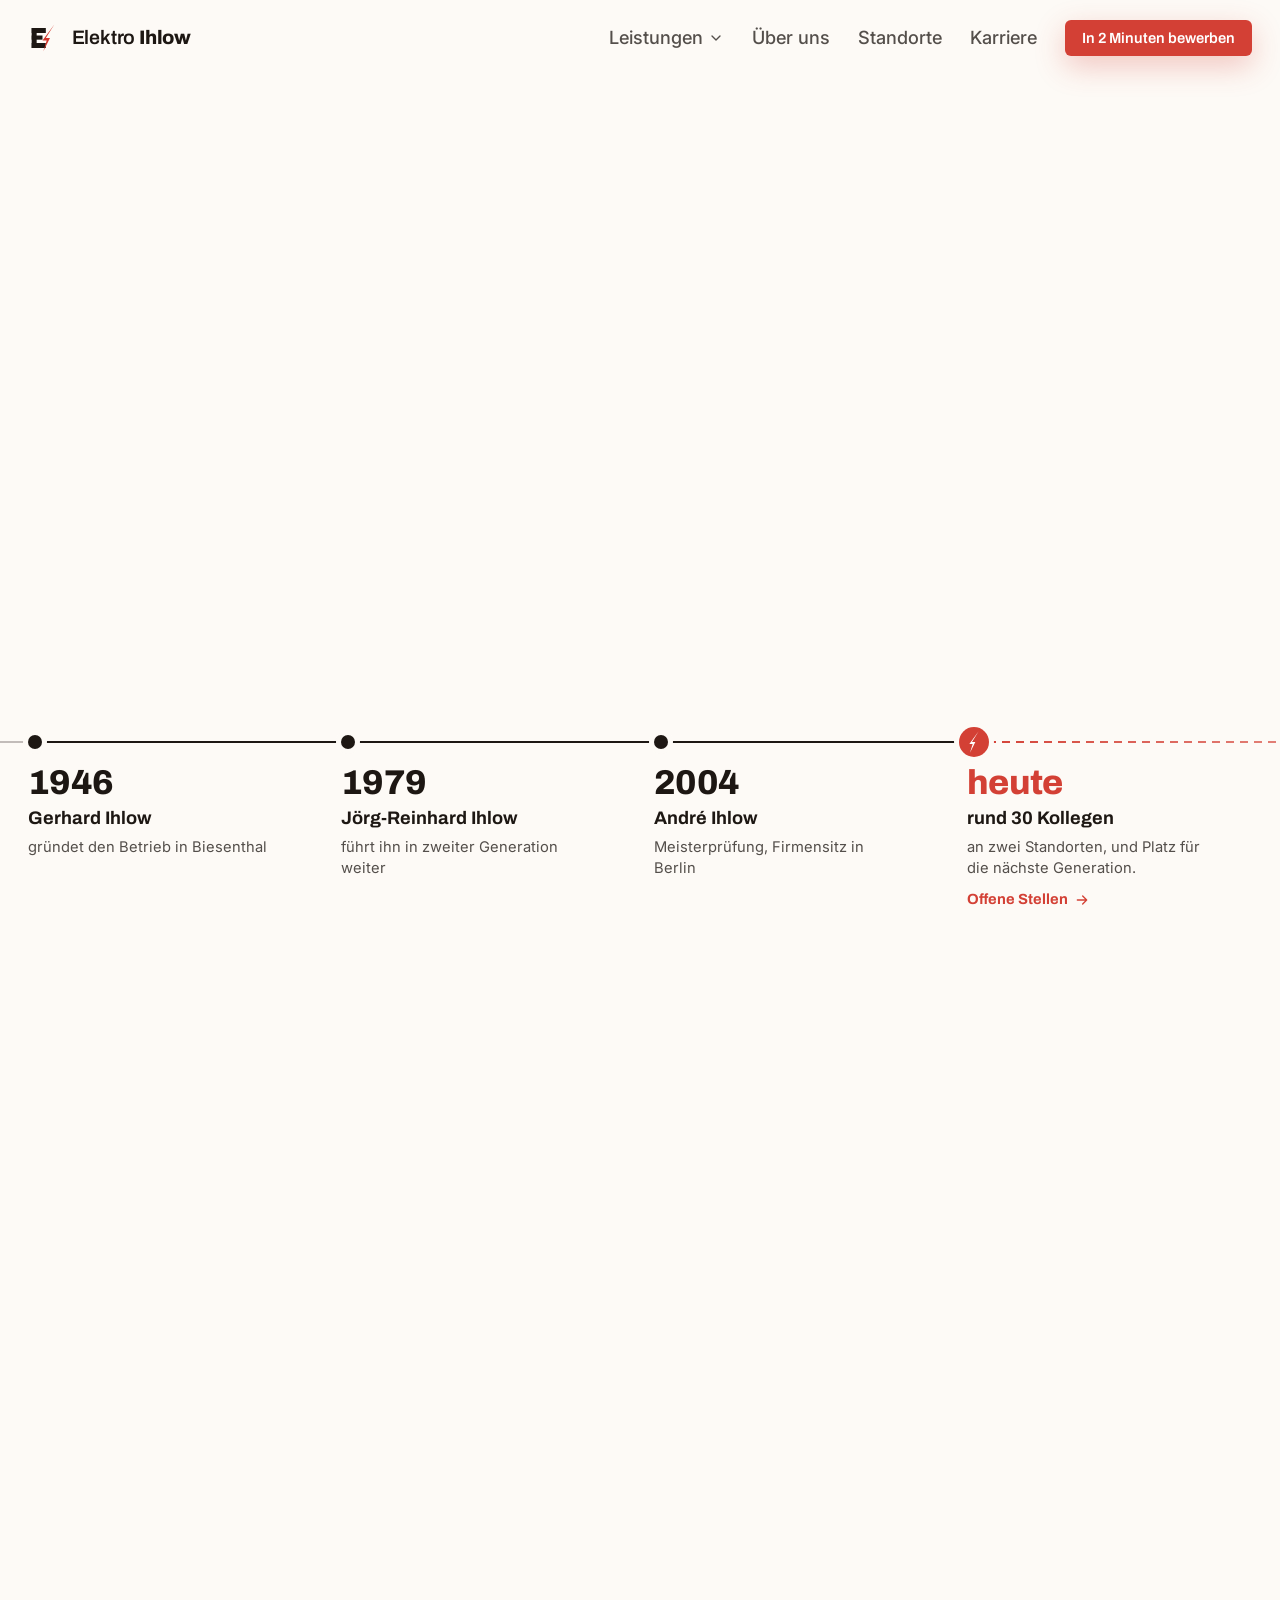
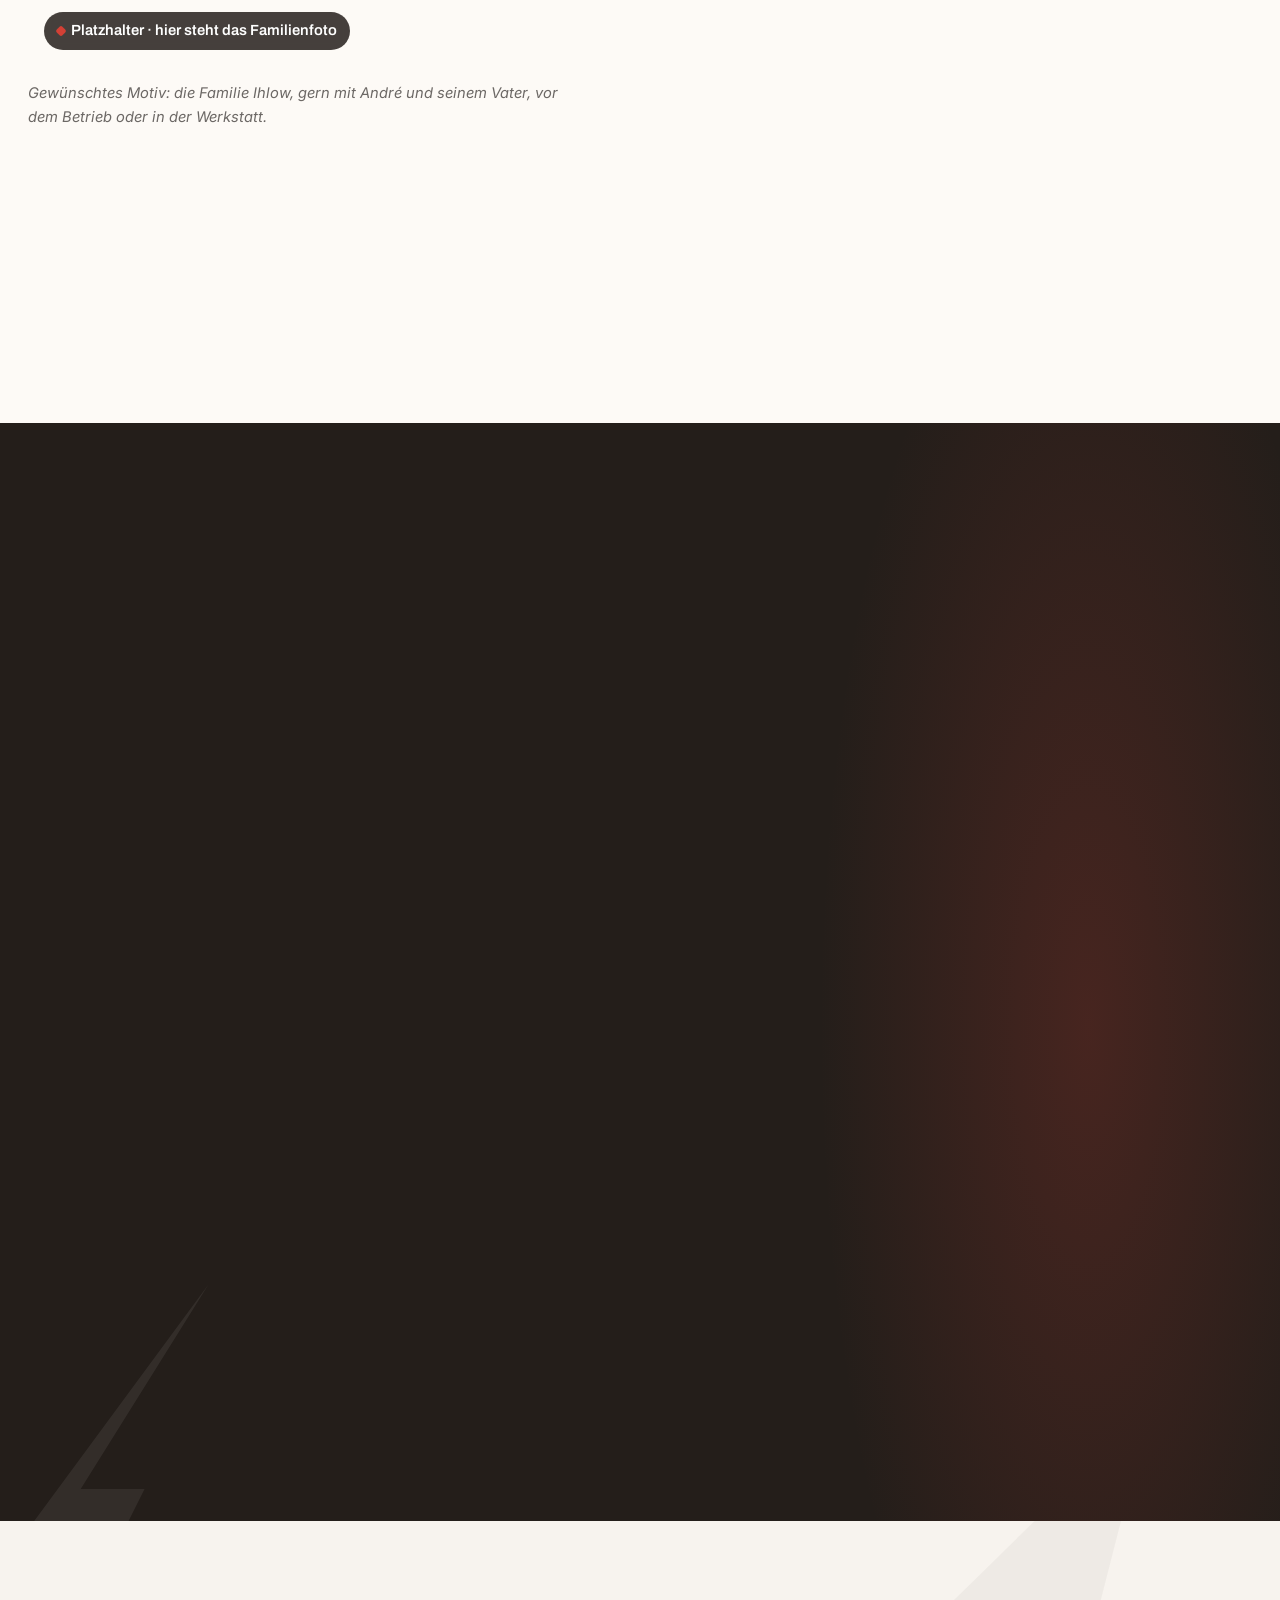
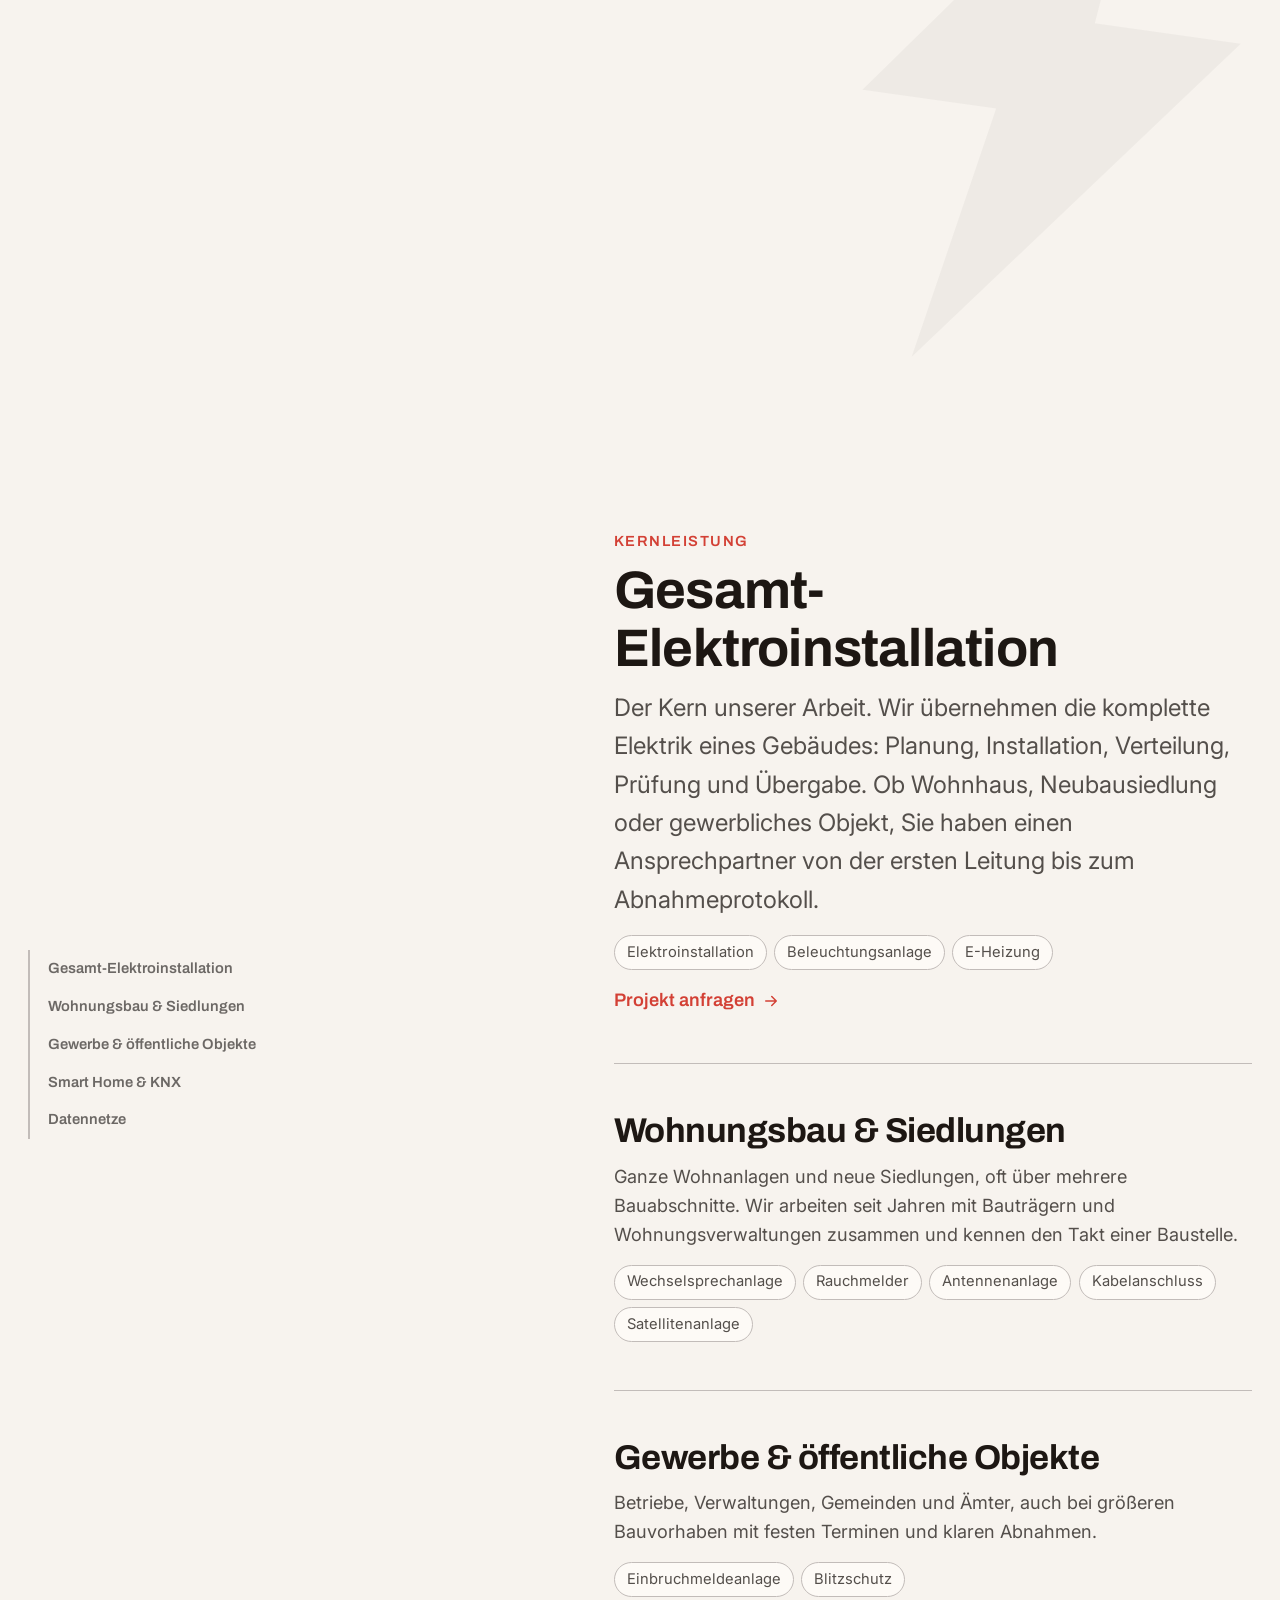
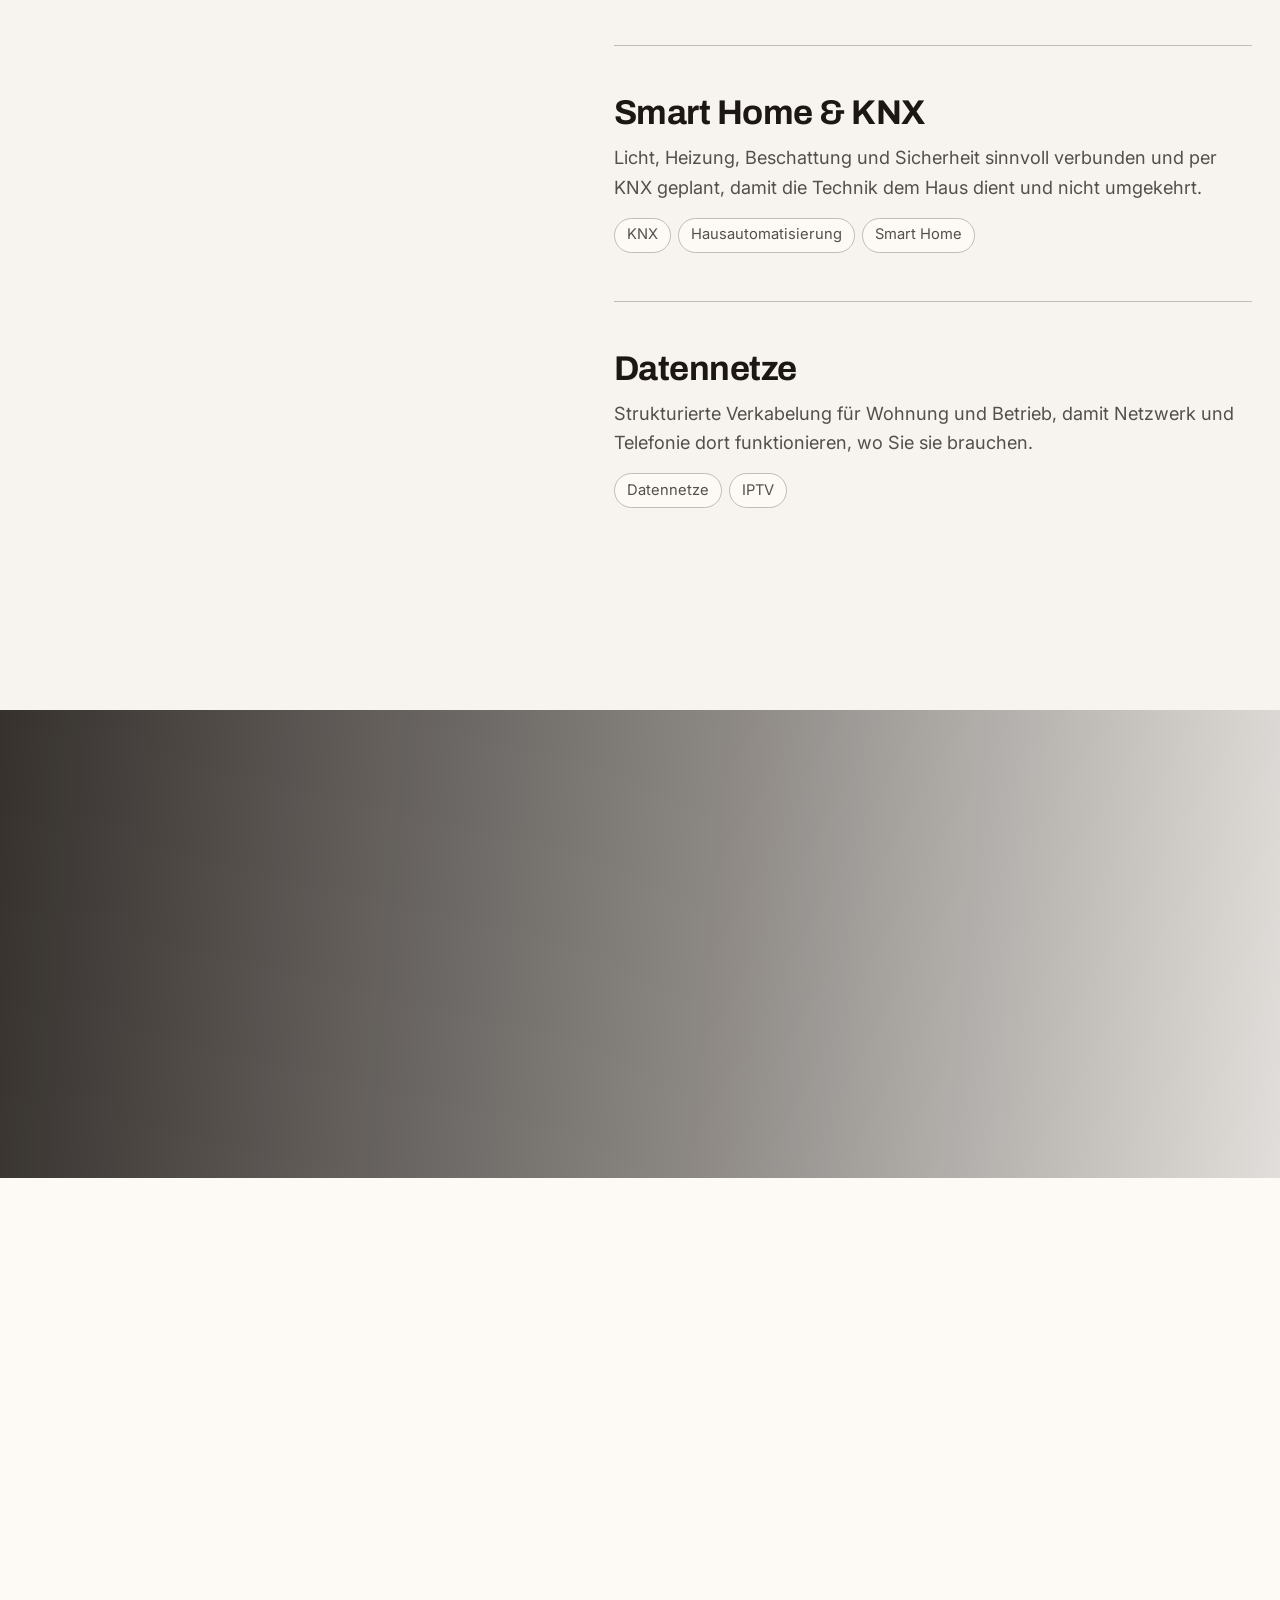
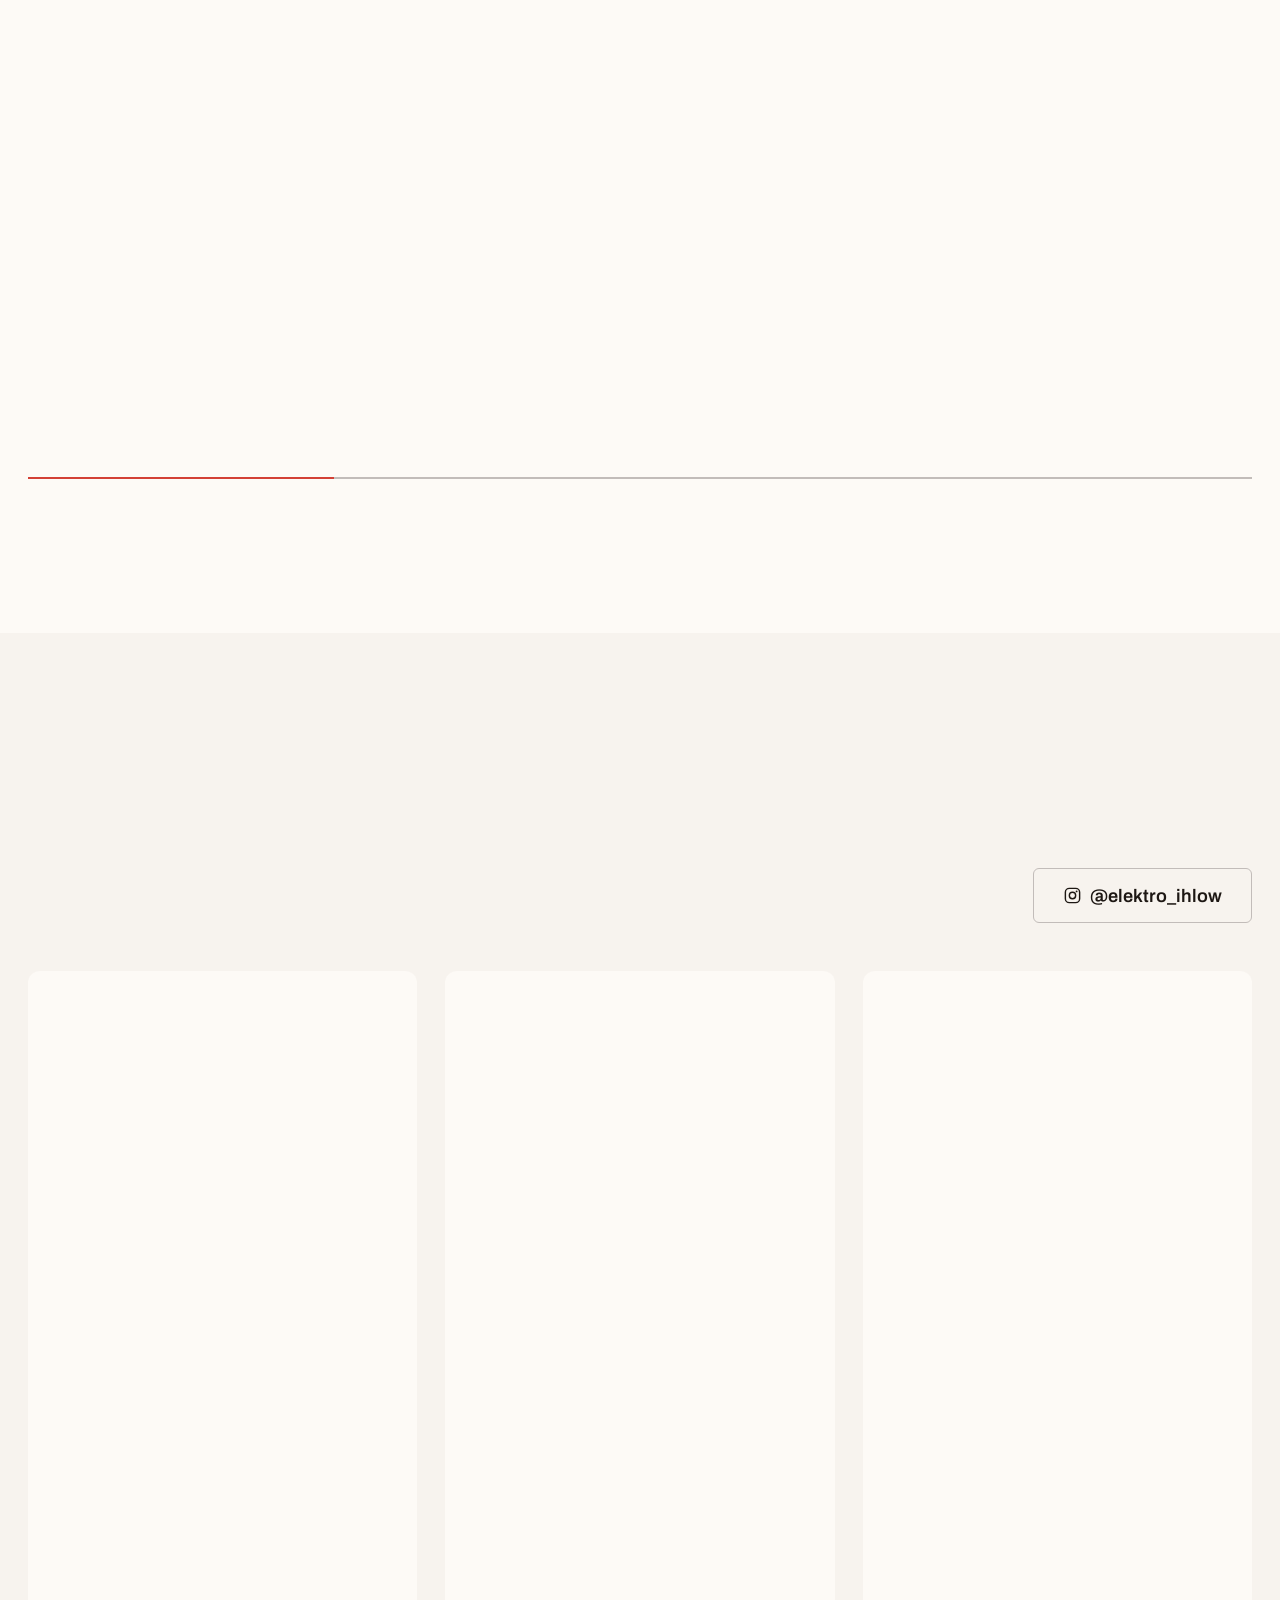
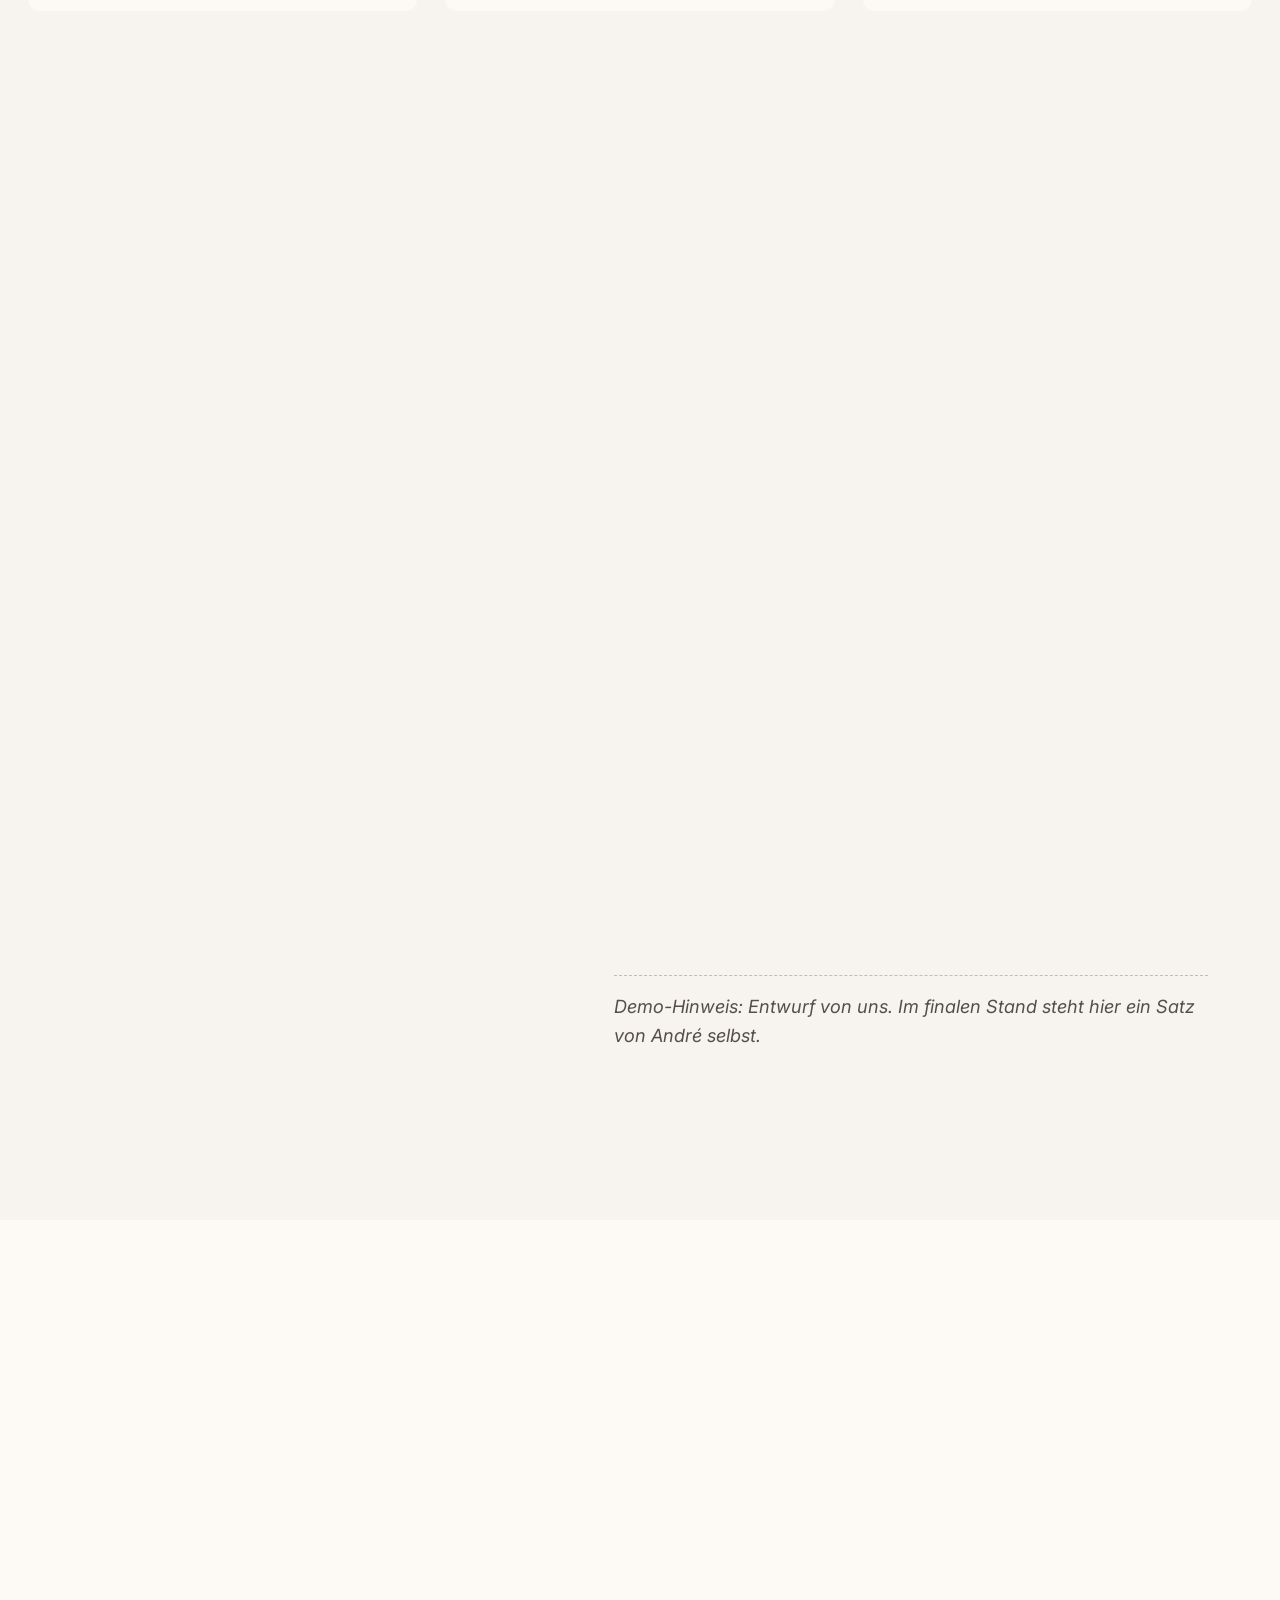
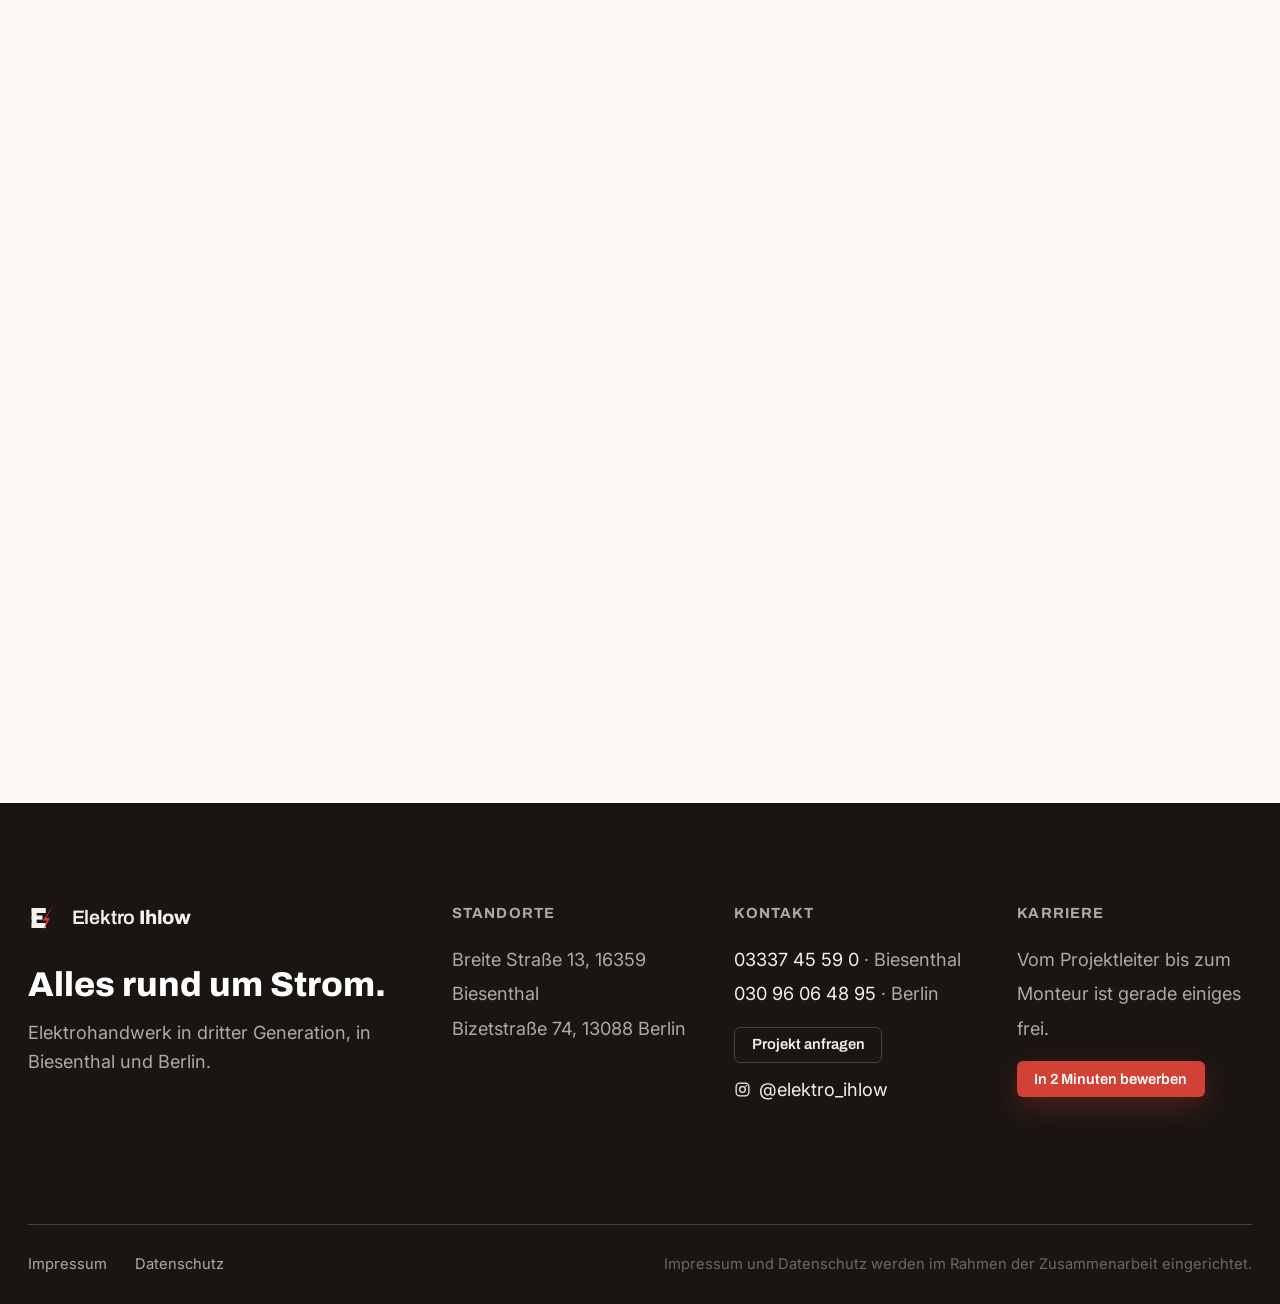
==== commit 7850dca2: "Hero: Weiche mit zwei Wegen statt zweier Knoepfe Punkt 2 aus dem Abgleich: zwei Wege, sichtbar getre" ====
--- a/site/index.html
+++ b/site/index.html
@@ -96,16 +96,21 @@
           </h1>
           <p class="hero__lead" data-reveal>
             Drei Generationen Elektrohandwerk in Biesenthal und Berlin, rund 30 Kollegen,
-            Projekte von der einzelnen Wohnung bis zur ganzen Siedlung. Planen Sie ein
-            Bauvorhaben, sind Sie hier richtig. Und wenn Sie selbst Elektriker sind:
-            Wir stellen gerade ein.
+            Projekte von der einzelnen Wohnung bis zur ganzen Siedlung.
           </p>
-          <div class="hero__actions" data-reveal>
-            <div class="hero__cta-group">
-              <button class="btn btn--primary btn--lg" data-open-modal="projekt">Projekt anfragen</button>
-              <span class="hero__microcopy">Sechs kurze Fragen, wir melden uns</span>
-            </div>
-            <a class="btn btn--ghost btn--lg" href="karriere.html#stellen">Offene Stellen</a>
+          <!-- Die Weiche: zwei Wege, sichtbar getrennt. Der Kundenweg ist der
+               Hauptweg (rot, breiter), der Bewerberweg steht gleich daneben. -->
+          <div class="paths" data-reveal>
+            <button type="button" class="path path--main" data-open-modal="projekt">
+              <span class="path__who">Sie planen ein Bauvorhaben</span>
+              <span class="path__go">Projekt anfragen <svg viewBox="0 0 24 24" width="20" height="20" aria-hidden="true"><path d="M5 12h14M13 6l6 6-6 6" fill="none" stroke="currentColor" stroke-width="2" stroke-linecap="round" stroke-linejoin="round"/></svg></span>
+              <span class="path__note">Sechs kurze Fragen, wir melden uns</span>
+            </button>
+            <a class="path path--career" href="karriere.html#stellen">
+              <span class="path__who">Sie suchen eine Stelle</span>
+              <span class="path__go">Offene Stellen <svg viewBox="0 0 24 24" width="20" height="20" aria-hidden="true"><path d="M5 12h14M13 6l6 6-6 6" fill="none" stroke="currentColor" stroke-width="2" stroke-linecap="round" stroke-linejoin="round"/></svg></span>
+              <span class="path__note">Projektleitung, Büro, Montage</span>
+            </a>
           </div>
         </div>
 
@@ -160,20 +165,6 @@
       </div>
     </section>
 
-    <!-- 2. RECRUITING-RIBBON -->
-    <aside class="ribbon">
-      <div class="ribbon__inner container">
-        <p class="ribbon__text">
-          Wir wachsen und suchen Menschen, die ihr Handwerk ernst nehmen.
-          Vom Projektleiter bis zum Monteur ist gerade einiges frei.
-        </p>
-        <a class="ribbon__link" href="karriere.html#stellen">
-          Zu den offenen Stellen
-          <svg viewBox="0 0 24 24" aria-hidden="true" width="20" height="20"><path d="M5 12h14M13 6l6 6-6 6" fill="none" stroke="currentColor" stroke-width="2" stroke-linecap="round" stroke-linejoin="round"/></svg>
-        </a>
-      </div>
-    </aside>
-
     <!-- 3. PROOF / VERTRAUEN -->
     <section class="proof">
       <div class="container">
--- a/site/css/styles.css
+++ b/site/css/styles.css
@@ -156,9 +156,32 @@
   margin-bottom: var(--space-s); text-wrap: balance;
 }
 .hero__lead { font-size: var(--step-0); color: var(--ink-soft); max-width: 46ch; margin-bottom: var(--space-s); }
-.hero__actions { display: flex; align-items: center; gap: var(--space-m); flex-wrap: wrap; }
-.hero__cta-group { display: flex; flex-direction: column; gap: .5rem; align-items: flex-start; }
-.hero__microcopy { font-size: var(--step--1); color: var(--ink-faint); padding-left: .2rem; }
+/* ---------- Die Weiche im Hero ----------
+   Zwei Wege mit Ansage, wer gemeint ist. Der Kundenweg ist der Hauptweg:
+   rot, breiter, zuerst. Der Bewerberweg steht gleichwertig sichtbar daneben. */
+.paths { display: grid; grid-template-columns: 1.25fr 1fr; gap: .75rem; max-width: 640px; }
+.path {
+  display: flex; flex-direction: column; align-items: flex-start; gap: .3rem;
+  padding: 1.05rem 1.3rem 1.15rem; border-radius: var(--radius); text-align: left;
+  font: inherit; text-decoration: none; cursor: pointer;
+  transition: transform .25s var(--ease), box-shadow .25s var(--ease), background .25s var(--ease), border-color .25s var(--ease);
+}
+.path__who { font-size: var(--step--1); font-weight: 500; }
+.path__go {
+  display: inline-flex; align-items: center; gap: .45rem;
+  font-family: var(--font-display); font-weight: 700; font-size: var(--step-1); line-height: 1.15;
+}
+.path__go svg { flex-shrink: 0; transition: transform .3s var(--ease); }
+.path:hover .path__go svg, .path:focus-visible .path__go svg { transform: translateX(4px); }
+.path__note { font-size: var(--step--1); }
+.path:focus-visible { outline: 2px solid var(--red); outline-offset: 3px; }
+
+.path--main { background: var(--red); color: #fff; border: 1.5px solid var(--red); box-shadow: var(--shadow-red); }
+.path--main:hover { background: var(--red-deep); border-color: var(--red-deep); transform: translateY(-2px); }
+
+.path--career { background: var(--bg); color: var(--ink); border: 1.5px solid var(--line-strong); }
+.path--career .path__who, .path--career .path__note { color: var(--ink-soft); }
+.path--career:hover { border-color: var(--ink); transform: translateY(-2px); box-shadow: var(--shadow-m); }
 
 .hero__media { position: relative; }
 .hero__media img {
@@ -262,21 +285,6 @@
   .lineage__text { max-width: none; }
 }
 
-/* ---------- Ribbon ---------- */
-.ribbon { background: var(--ink); color: var(--on-dark); }
-.ribbon__inner {
-  display: flex; align-items: center; justify-content: space-between; gap: var(--space-m);
-  padding-block: 1.4rem; flex-wrap: wrap;
-}
-.ribbon__text { font-size: var(--step-1); font-weight: 500; max-width: 60ch; }
-.ribbon__link {
-  display: inline-flex; align-items: center; gap: .5rem; flex-shrink: 0;
-  font-family: var(--font-display); font-weight: 700; color: #fff;
-  padding: .6rem 0; border-bottom: 2px solid var(--red);
-}
-.ribbon__link svg { transition: transform .3s var(--ease); }
-.ribbon__link:hover svg { transform: translateX(6px); }
-
 /* ---------- Proof ---------- */
 .proof { padding-block: var(--space-2xl); }
 .proof__inner { display: grid; grid-template-columns: 0.95fr 1.05fr; gap: clamp(2rem, 5vw, 5rem); align-items: center; }
@@ -701,8 +709,14 @@
   .job__summary { grid-template-columns: 1fr auto; }
   .job__meta { grid-column: 1 / -1; grid-row: 2; }
   .site-footer__inner { grid-template-columns: 1fr; }
-  .hero__actions { width: 100%; }
-  .hero__actions .btn, .khero__actions .btn, .home-career__actions .btn { width: 100%; }
+  /* Auf dem Telefon nebeneinander und kompakt: beide Wege muessen in den
+     ersten Bildschirm, und die Gabelung ist nebeneinander deutlicher. */
+  .paths { grid-template-columns: 1.15fr 1fr; gap: .5rem; max-width: none; }
+  .path { padding: .85rem .9rem .95rem; gap: .25rem; }
+  .path__go { font-size: var(--step-0); flex-wrap: wrap; column-gap: .35rem; }
+  .path__note { display: none; }
+  .hero__media img { aspect-ratio: 16/10; }
+  .khero__actions .btn, .home-career__actions .btn { width: 100%; }
   .home-career__actions { width: 100%; }
   .site-footer__note { margin-left: 0; }
 }
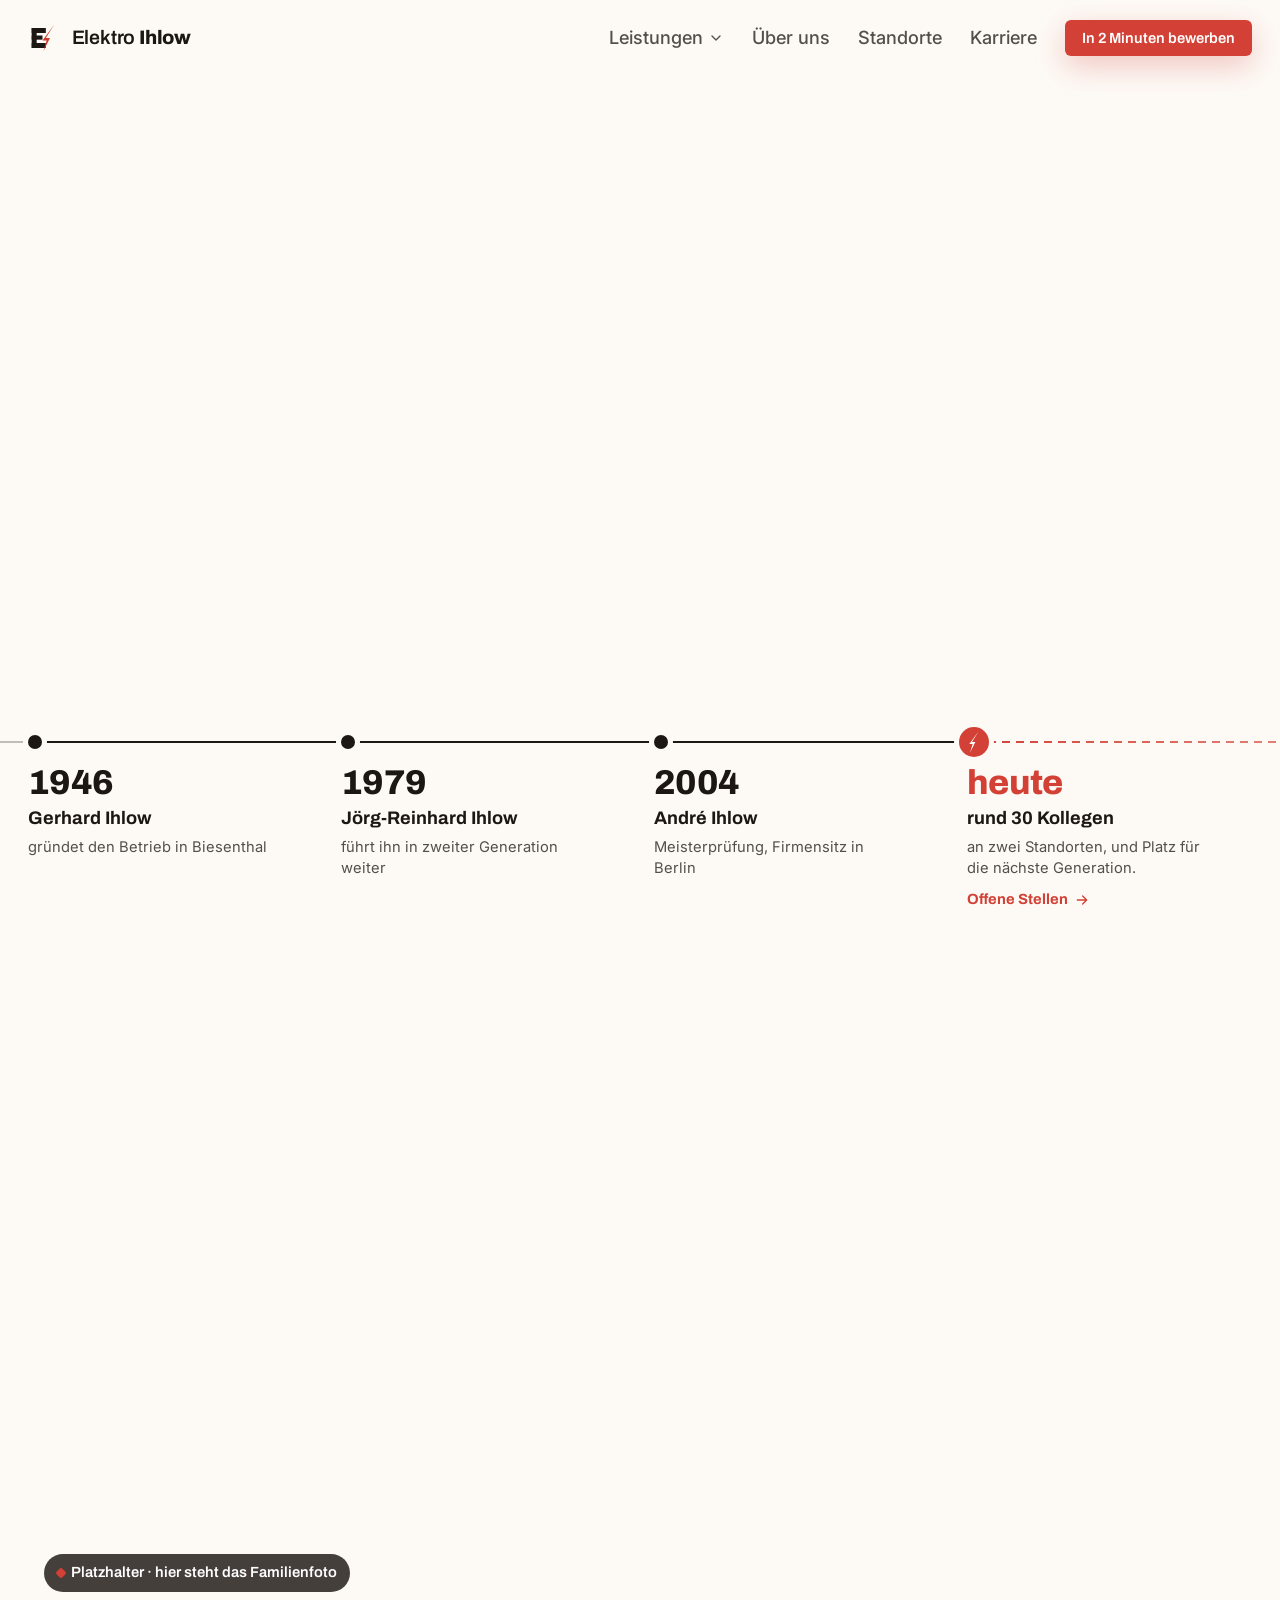
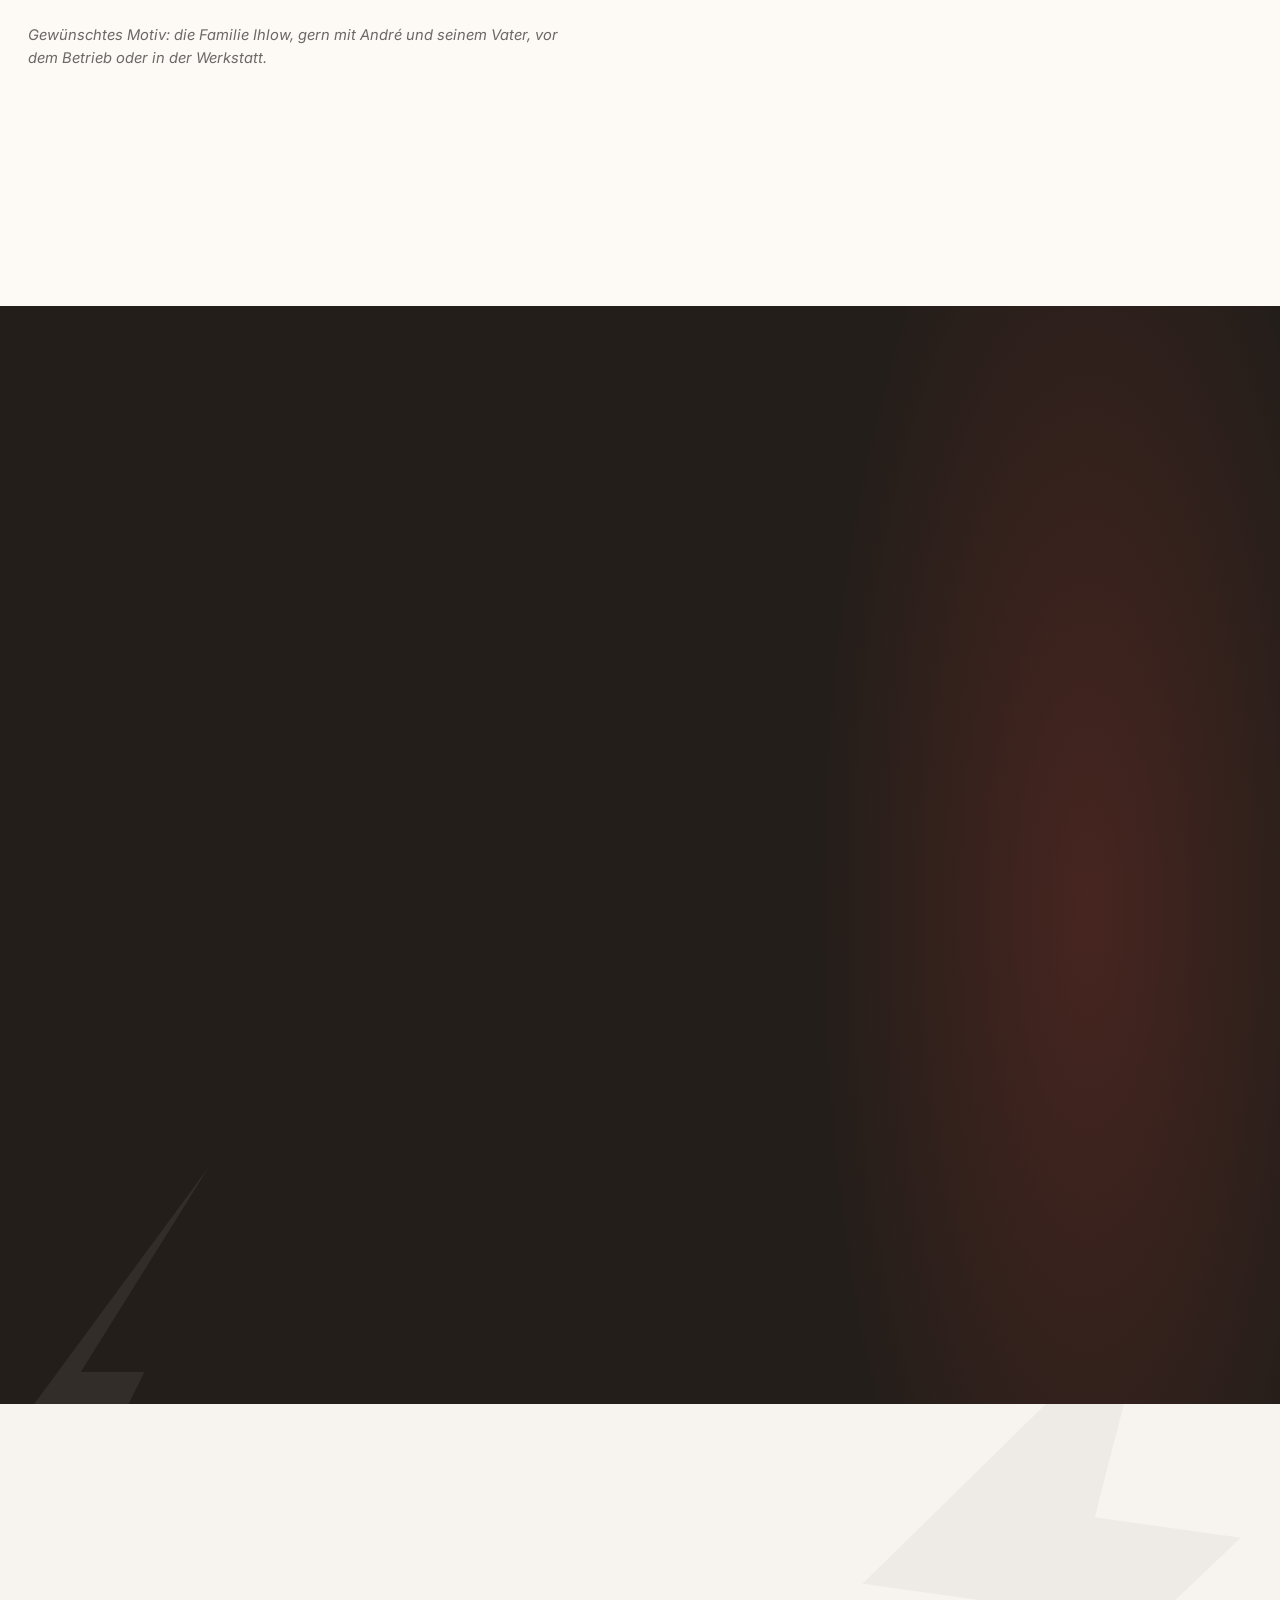
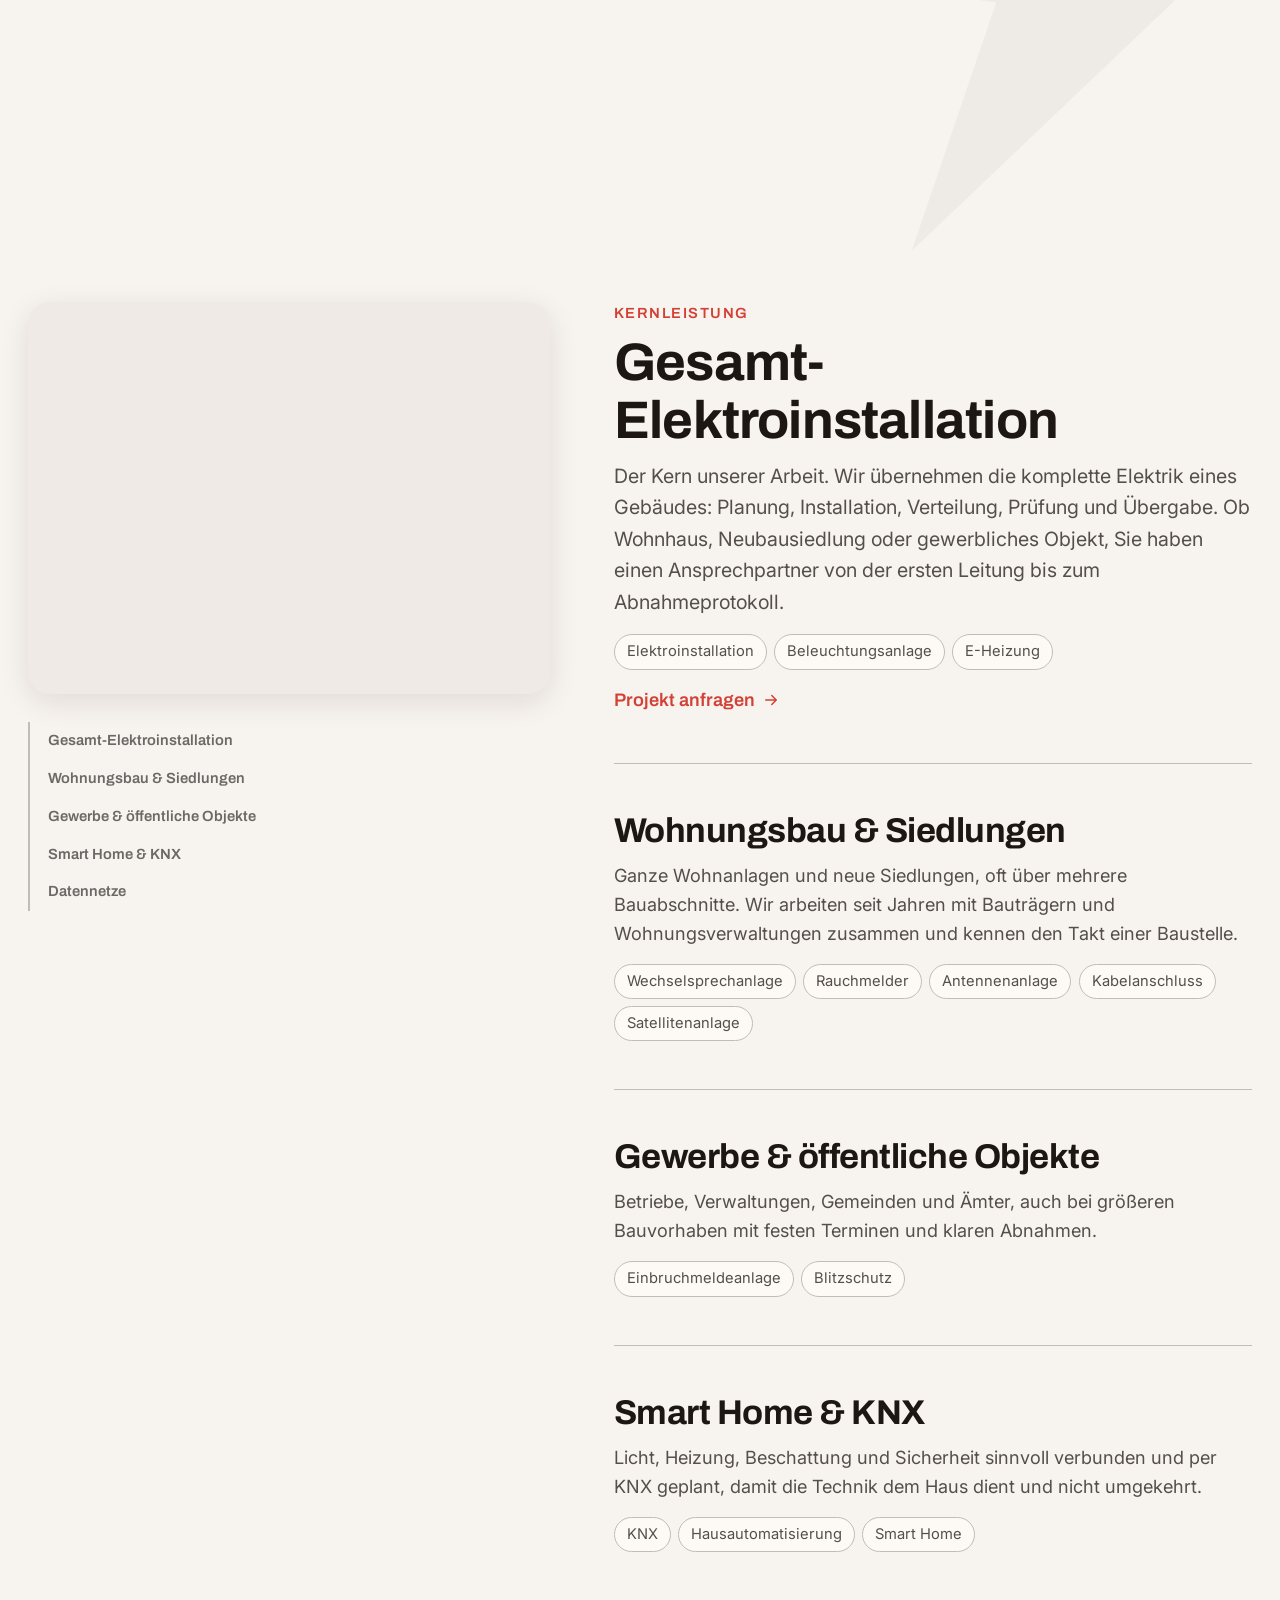
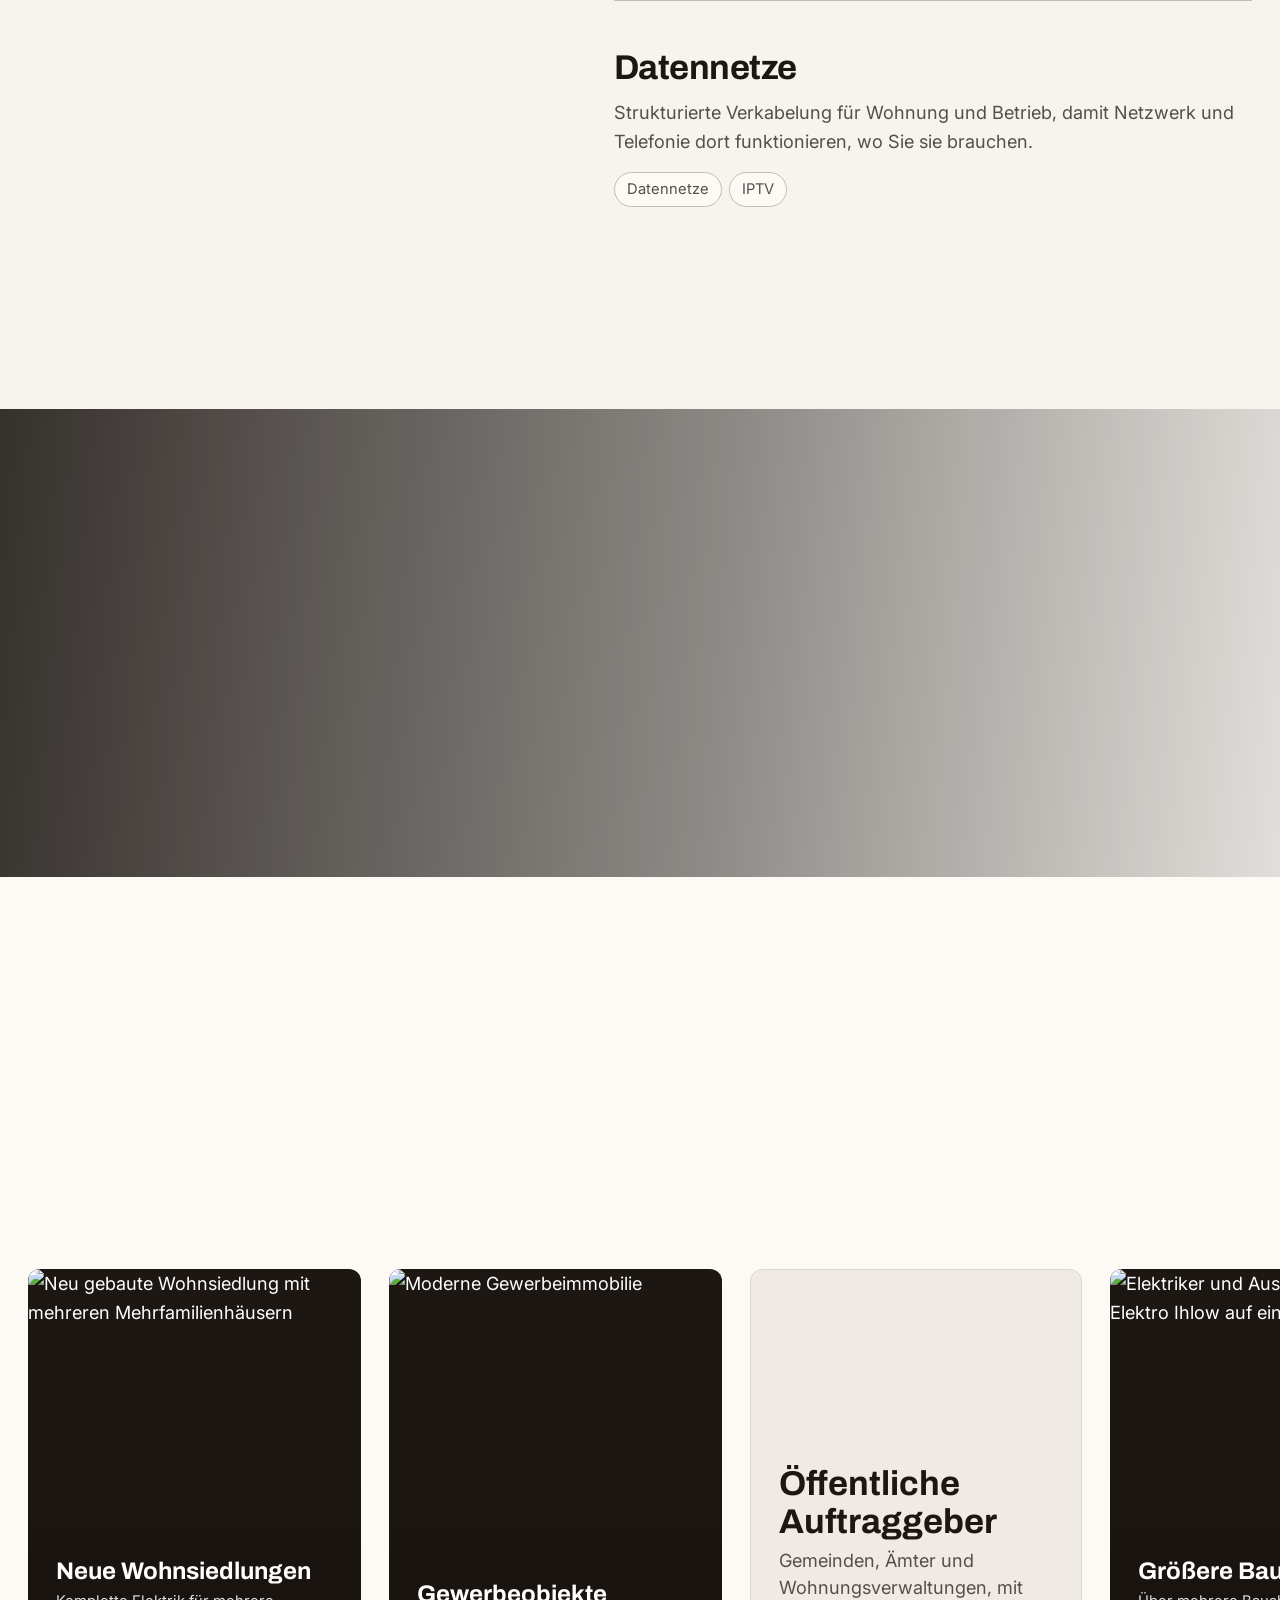
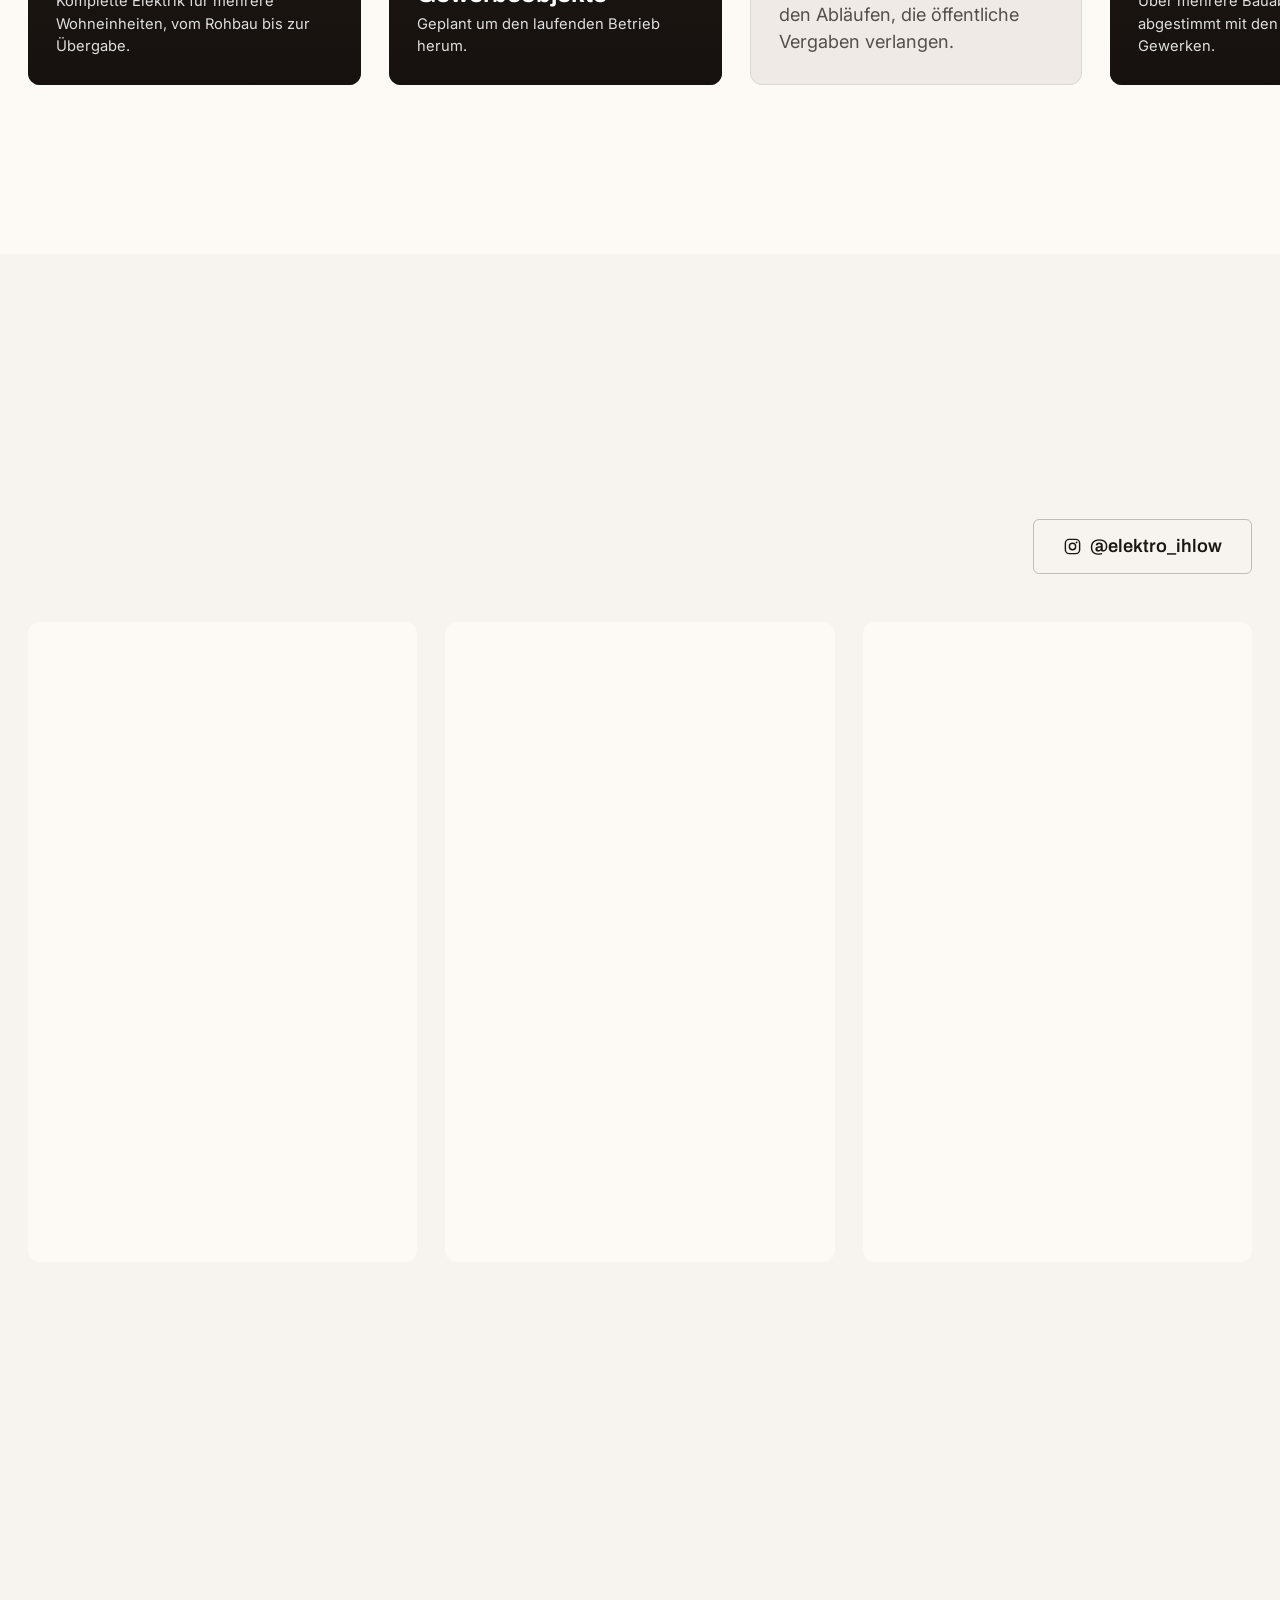
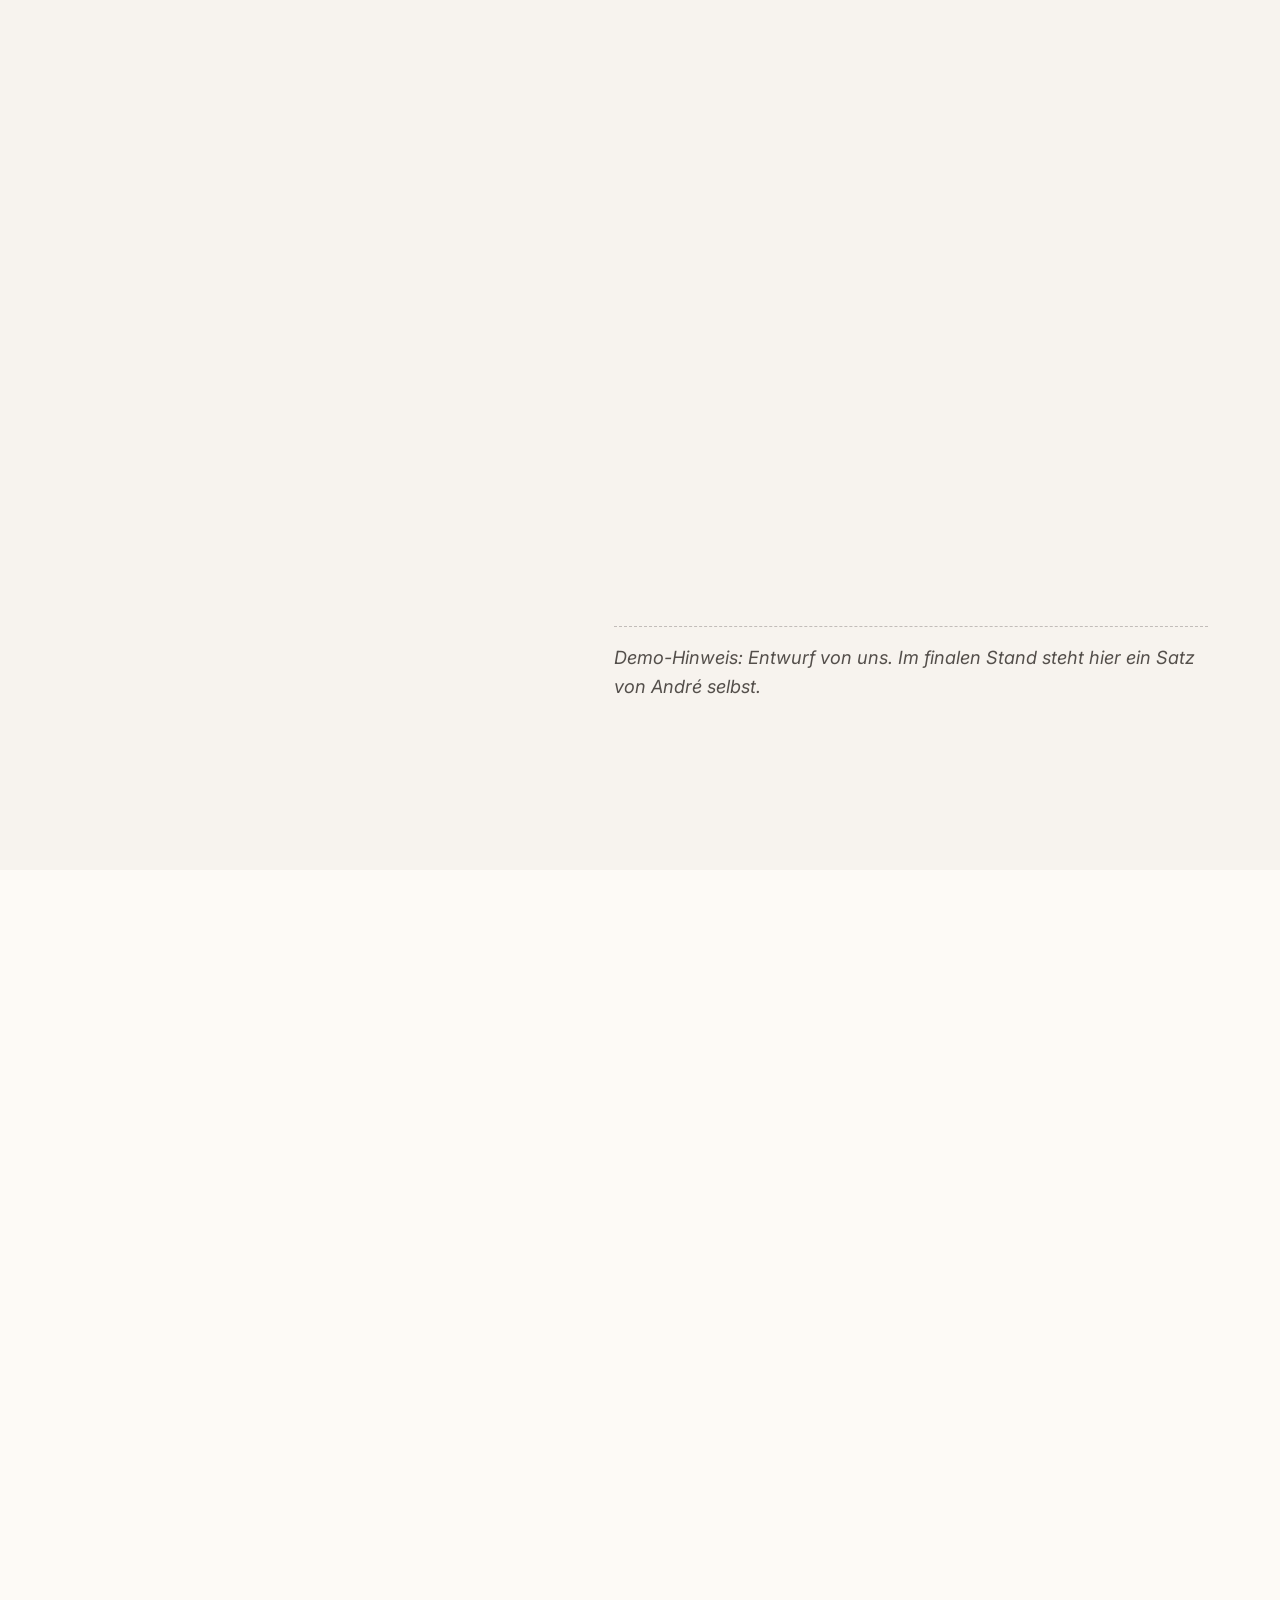
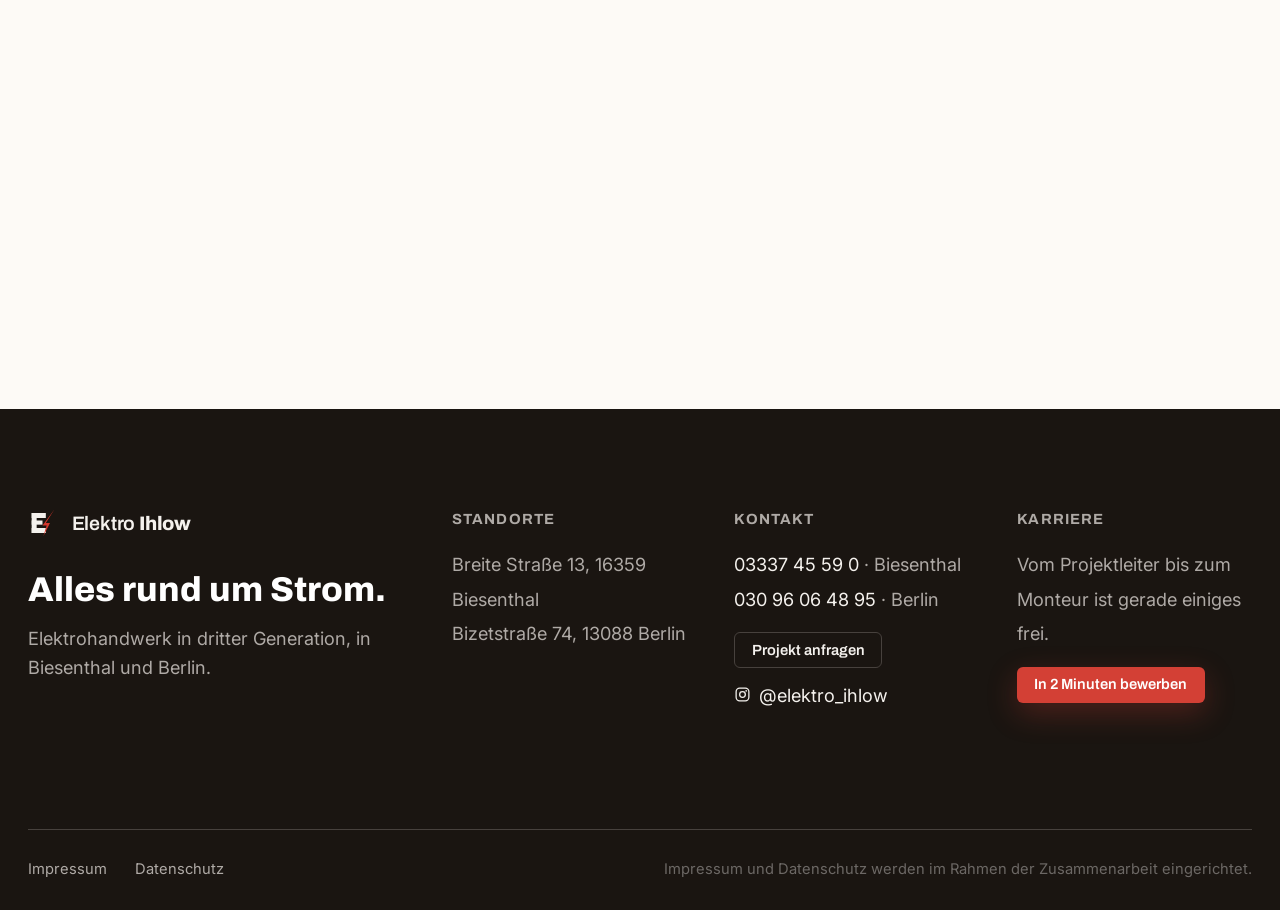
==== commit 2b48a18c: "Startseite: Typo-Hierarchie, Google-Bewertung, Leistungsbilder, Laufband - Hero: Einleitungssatz unt" ====
--- a/site/index.html
+++ b/site/index.html
@@ -94,10 +94,6 @@
             Seit 1946 kümmern wir uns um <span class="mark-red">alles rund um Strom</span>.
             Jetzt suchen wir die nächste Generation.
           </h1>
-          <p class="hero__lead" data-reveal>
-            Drei Generationen Elektrohandwerk in Biesenthal und Berlin, rund 30 Kollegen,
-            Projekte von der einzelnen Wohnung bis zur ganzen Siedlung.
-          </p>
           <!-- Die Weiche: zwei Wege, sichtbar getrennt. Der Kundenweg ist der
                Hauptweg (rot, breiter), der Bewerberweg steht gleich daneben. -->
           <div class="paths" data-reveal>
@@ -191,14 +187,20 @@
               bis zur Abnahme kennt. Und einen Familienbetrieb, den es auch in zehn Jahren
               noch geben wird.
             </p>
+            <!-- Google-Bewertung im Google-Look. 4,4 von 5 = 88 Prozent: die gelbe
+                 Ebene wird auf 88% beschnitten, damit nichts geschoent wird. -->
             <div class="rating" data-reveal>
-              <!-- 4,4 von 5 = 88 Prozent. Die gefuellte Ebene wird auf 88% beschnitten,
-                   damit die Darstellung die Bewertung nicht schoent. -->
-              <span class="rating__stars" role="img" aria-label="4,4 von 5 Sternen">
-                <span class="rating__base"><svg viewBox="0 0 24 24" width="18" height="18" aria-hidden="true"><path fill="currentColor" d="M12 2.6l2.9 5.9 6.5.9-4.7 4.6 1.1 6.4-5.8-3-5.8 3 1.1-6.4L2.6 9.4l6.5-.9z"/></svg><svg viewBox="0 0 24 24" width="18" height="18" aria-hidden="true"><path fill="currentColor" d="M12 2.6l2.9 5.9 6.5.9-4.7 4.6 1.1 6.4-5.8-3-5.8 3 1.1-6.4L2.6 9.4l6.5-.9z"/></svg><svg viewBox="0 0 24 24" width="18" height="18" aria-hidden="true"><path fill="currentColor" d="M12 2.6l2.9 5.9 6.5.9-4.7 4.6 1.1 6.4-5.8-3-5.8 3 1.1-6.4L2.6 9.4l6.5-.9z"/></svg><svg viewBox="0 0 24 24" width="18" height="18" aria-hidden="true"><path fill="currentColor" d="M12 2.6l2.9 5.9 6.5.9-4.7 4.6 1.1 6.4-5.8-3-5.8 3 1.1-6.4L2.6 9.4l6.5-.9z"/></svg><svg viewBox="0 0 24 24" width="18" height="18" aria-hidden="true"><path fill="currentColor" d="M12 2.6l2.9 5.9 6.5.9-4.7 4.6 1.1 6.4-5.8-3-5.8 3 1.1-6.4L2.6 9.4l6.5-.9z"/></svg></span>
-                <span class="rating__fill" style="width:88%"><svg viewBox="0 0 24 24" width="18" height="18" aria-hidden="true"><path fill="currentColor" d="M12 2.6l2.9 5.9 6.5.9-4.7 4.6 1.1 6.4-5.8-3-5.8 3 1.1-6.4L2.6 9.4l6.5-.9z"/></svg><svg viewBox="0 0 24 24" width="18" height="18" aria-hidden="true"><path fill="currentColor" d="M12 2.6l2.9 5.9 6.5.9-4.7 4.6 1.1 6.4-5.8-3-5.8 3 1.1-6.4L2.6 9.4l6.5-.9z"/></svg><svg viewBox="0 0 24 24" width="18" height="18" aria-hidden="true"><path fill="currentColor" d="M12 2.6l2.9 5.9 6.5.9-4.7 4.6 1.1 6.4-5.8-3-5.8 3 1.1-6.4L2.6 9.4l6.5-.9z"/></svg><svg viewBox="0 0 24 24" width="18" height="18" aria-hidden="true"><path fill="currentColor" d="M12 2.6l2.9 5.9 6.5.9-4.7 4.6 1.1 6.4-5.8-3-5.8 3 1.1-6.4L2.6 9.4l6.5-.9z"/></svg><svg viewBox="0 0 24 24" width="18" height="18" aria-hidden="true"><path fill="currentColor" d="M12 2.6l2.9 5.9 6.5.9-4.7 4.6 1.1 6.4-5.8-3-5.8 3 1.1-6.4L2.6 9.4l6.5-.9z"/></svg></span>
-              </span>
-              <p class="rating__text"><strong>4,4 von 5</strong> bei 32 Google-Bewertungen</p>
+              <svg class="rating__g" viewBox="0 0 48 48" width="30" height="30" aria-hidden="true"><path fill="#EA4335" d="M24 9.5c3.54 0 6.71 1.22 9.21 3.6l6.85-6.85C35.9 2.38 30.47 0 24 0 14.62 0 6.51 5.38 2.56 13.22l7.98 6.19C12.43 13.72 17.74 9.5 24 9.5z"/><path fill="#4285F4" d="M46.98 24.55c0-1.57-.15-3.09-.38-4.55H24v9.02h12.94c-.58 2.96-2.26 5.48-4.78 7.18l7.73 6c4.51-4.18 7.09-10.36 7.09-17.65z"/><path fill="#FBBC05" d="M10.53 28.59c-.48-1.45-.76-2.99-.76-4.59s.27-3.14.76-4.59l-7.98-6.19C.92 16.46 0 20.12 0 24c0 3.88.92 7.54 2.56 10.78l7.97-6.19z"/><path fill="#34A853" d="M24 48c6.48 0 11.93-2.13 15.89-5.81l-7.73-6c-2.15 1.45-4.92 2.3-8.16 2.3-6.26 0-11.57-4.22-13.47-9.91l-7.98 6.19C6.51 42.62 14.62 48 24 48z"/></svg>
+              <div class="rating__body">
+                <span class="rating__row">
+                  <span class="rating__score">4,4</span>
+                  <span class="rating__stars" role="img" aria-label="4,4 von 5 Sternen">
+                    <span class="rating__base"><svg viewBox="0 0 24 24" width="17" height="17" aria-hidden="true"><path fill="currentColor" d="M12 2.6l2.9 5.9 6.5.9-4.7 4.6 1.1 6.4-5.8-3-5.8 3 1.1-6.4L2.6 9.4l6.5-.9z"/></svg><svg viewBox="0 0 24 24" width="17" height="17" aria-hidden="true"><path fill="currentColor" d="M12 2.6l2.9 5.9 6.5.9-4.7 4.6 1.1 6.4-5.8-3-5.8 3 1.1-6.4L2.6 9.4l6.5-.9z"/></svg><svg viewBox="0 0 24 24" width="17" height="17" aria-hidden="true"><path fill="currentColor" d="M12 2.6l2.9 5.9 6.5.9-4.7 4.6 1.1 6.4-5.8-3-5.8 3 1.1-6.4L2.6 9.4l6.5-.9z"/></svg><svg viewBox="0 0 24 24" width="17" height="17" aria-hidden="true"><path fill="currentColor" d="M12 2.6l2.9 5.9 6.5.9-4.7 4.6 1.1 6.4-5.8-3-5.8 3 1.1-6.4L2.6 9.4l6.5-.9z"/></svg><svg viewBox="0 0 24 24" width="17" height="17" aria-hidden="true"><path fill="currentColor" d="M12 2.6l2.9 5.9 6.5.9-4.7 4.6 1.1 6.4-5.8-3-5.8 3 1.1-6.4L2.6 9.4l6.5-.9z"/></svg></span>
+                    <span class="rating__fill rating__fill--44"><svg viewBox="0 0 24 24" width="17" height="17" aria-hidden="true"><path fill="currentColor" d="M12 2.6l2.9 5.9 6.5.9-4.7 4.6 1.1 6.4-5.8-3-5.8 3 1.1-6.4L2.6 9.4l6.5-.9z"/></svg><svg viewBox="0 0 24 24" width="17" height="17" aria-hidden="true"><path fill="currentColor" d="M12 2.6l2.9 5.9 6.5.9-4.7 4.6 1.1 6.4-5.8-3-5.8 3 1.1-6.4L2.6 9.4l6.5-.9z"/></svg><svg viewBox="0 0 24 24" width="17" height="17" aria-hidden="true"><path fill="currentColor" d="M12 2.6l2.9 5.9 6.5.9-4.7 4.6 1.1 6.4-5.8-3-5.8 3 1.1-6.4L2.6 9.4l6.5-.9z"/></svg><svg viewBox="0 0 24 24" width="17" height="17" aria-hidden="true"><path fill="currentColor" d="M12 2.6l2.9 5.9 6.5.9-4.7 4.6 1.1 6.4-5.8-3-5.8 3 1.1-6.4L2.6 9.4l6.5-.9z"/></svg><svg viewBox="0 0 24 24" width="17" height="17" aria-hidden="true"><path fill="currentColor" d="M12 2.6l2.9 5.9 6.5.9-4.7 4.6 1.1 6.4-5.8-3-5.8 3 1.1-6.4L2.6 9.4l6.5-.9z"/></svg></span>
+                  </span>
+                </span>
+                <span class="rating__label">Google-Bewertung</span>
+              </div>
             </div>
             <button class="btn btn--primary proof__cta" data-open-modal="projekt" data-reveal>Projekt anfragen</button>
           </div>
@@ -274,10 +276,19 @@
              Einzelleistungen stammen aus dem Leistungsmenue der Altseite (alle 15). -->
         <div class="services__layout" data-switchboard>
           <aside class="services__aside">
+            <!-- Ein Bild pro Bereich, alle im selben Rahmen gestapelt. Aktiv ist
+                 das Bild des Bereichs, der gerade die Fenstermitte kreuzt. -->
             <figure class="services__media" data-img-reveal>
-              <img src="https://d8j0ntlcm91z4.cloudfront.net/user_3064uXRqZDhsfEEjgzVarJDAKP6/hf_20260721_192625_c43e9b4d-cb9a-4a9e-a70a-c68bd0b185ac_min.webp"
-                   width="1000" height="750" loading="lazy"
-                   alt="Sauber verdrahteter Verteilerschrank in einem Neubau von Elektro Ihlow">
+              <img src="https://d8j0ntlcm91z4.cloudfront.net/user_3064uXRqZDhsfEEjgzVarJDAKP6/hf_20260721_192625_c43e9b4d-cb9a-4a9e-a70a-c68bd0b185ac_min.webp" width="1200" height="900" loading="lazy" alt="Sauber verdrahteter Verteilerschrank in einem Neubau"
+                   data-area-img="installation" class="is-active">
+              <img src="https://images.unsplash.com/photo-1621905251189-08b45d6a269e?auto=format&amp;fit=crop&amp;w=1200&amp;q=70" width="1200" height="900" loading="lazy" alt="Elektriker verlegt Leitungen im Rohbau"
+                   data-area-img="wohnungsbau">
+              <img src="https://images.unsplash.com/photo-1758101755915-462eddc23f57?auto=format&amp;fit=crop&amp;w=1200&amp;q=70" width="1200" height="900" loading="lazy" alt="Elektriker prüft einen Verteiler mit dem Messgerät"
+                   data-area-img="gewerbe">
+              <img src="https://d8j0ntlcm91z4.cloudfront.net/user_3064uXRqZDhsfEEjgzVarJDAKP6/hf_20260721_192626_8e050218-c225-4022-b01a-c27b66fdab83_min.webp" width="1200" height="900" loading="lazy" alt="Smart-Home-Bedienung in einem modernen Wohnraum"
+                   data-area-img="smarthome">
+              <img src="https://images.unsplash.com/photo-1544197150-b99a580bb7a8?auto=format&amp;fit=crop&amp;w=1200&amp;q=70" width="1200" height="900" loading="lazy" alt="Patchpanel mit sauber gesteckten Netzwerkkabeln"
+                   data-area-img="datennetze">
             </figure>
             <ol class="services__index" aria-label="Bereiche">
               <li><a href="#leistung-installation" data-area-link="installation">Gesamt-Elektroinstallation</a></li>
@@ -354,66 +365,41 @@
               Referenzen aus Ihrer Ecke.
             </p>
           </div>
-          <div class="rail-controls" data-reveal>
-            <button type="button" class="rail-btn" data-rail-prev aria-controls="projects-track" aria-label="Vorherige Projektart"><svg viewBox="0 0 24 24" width="20" height="20" aria-hidden="true"><path d="M19 12H5M11 6l-6 6 6 6" fill="none" stroke="currentColor" stroke-width="2" stroke-linecap="round" stroke-linejoin="round"/></svg></button>
-            <button type="button" class="rail-btn" data-rail-next aria-controls="projects-track" aria-label="Nächste Projektart"><svg viewBox="0 0 24 24" width="20" height="20" aria-hidden="true"><path d="M5 12h14M13 6l6 6-6 6" fill="none" stroke="currentColor" stroke-width="2" stroke-linecap="round" stroke-linejoin="round"/></svg></button>
-          </div>
+          <button class="btn btn--primary projects__cta" data-open-modal="projekt" data-reveal>Projekt anfragen</button>
         </header>
       </div>
 
-      <!-- Seitliche Fahrt: die Spur beginnt buendig mit dem Inhalt und laeuft
-           rechts aus dem Fenster. Natives Scrollen mit Einrasten, kein
-           Umlenken des Mausrads. Die Leitung darunter zeigt den Fortschritt. -->
-      <div class="projects__rail" data-rail>
-        <div class="projects__track" id="projects-track" data-rail-track tabindex="0"
-             role="region" aria-label="Projektarten, seitlich blätterbar">
-          <article class="project project--wide" data-reveal>
-            <img src="https://d8j0ntlcm91z4.cloudfront.net/user_3064uXRqZDhsfEEjgzVarJDAKP6/hf_20260721_122228_f8e0e7b9-1091-4675-8c21-d15e4527e683_min.webp" width="1200" height="900" loading="lazy"
-                 alt="Neu gebaute Wohnsiedlung mit mehreren Mehrfamilienhäusern">
-            <div class="project__body">
-              <h3>Neue Wohnsiedlungen</h3>
-              <p>Komplette Elektroinstallation für mehrere Wohneinheiten, vom Rohbau bis zur Übergabe an die Bewohner.</p>
-            </div>
-          </article>
-          <article class="project" data-reveal>
-            <img src="https://d8j0ntlcm91z4.cloudfront.net/user_3064uXRqZDhsfEEjgzVarJDAKP6/hf_20260721_122230_dee936e3-9f62-441e-be6c-3150fb21ff50_min.webp" width="900" height="700" loading="lazy"
-                 alt="Moderne Gewerbeimmobilie mit sichtbarer Elektroinstallation">
-            <div class="project__body">
-              <h3>Gewerbeobjekte</h3>
-              <p>Elektrotechnik für Betriebe und Verwaltungsgebäude, geplant um den laufenden Betrieb herum.</p>
-            </div>
-          </article>
-          <article class="project" data-reveal>
-            <img src="https://d8j0ntlcm91z4.cloudfront.net/user_3064uXRqZDhsfEEjgzVarJDAKP6/hf_20260721_192626_8e050218-c225-4022-b01a-c27b66fdab83_min.webp" width="900" height="700" loading="lazy"
-                 alt="Moderne Gebäudetechnik mit Smart-Home-Bedienung in einem Wohnraum">
-            <div class="project__body">
-              <h3>Moderne Gebäudetechnik</h3>
-              <p>Smart Home, KNX und Datennetze für zeitgemäßes Wohnen und Arbeiten.</p>
-            </div>
-          </article>
-          <article class="project project--text" data-reveal>
-            <div class="project__body">
-              <h3>Größere Bauvorhaben</h3>
-              <p>Neubauten und Sanierungen, die über mehrere Bauabschnitte laufen. Wir stimmen unseren Teil mit den anderen Gewerken ab, damit der Terminplan hält.</p>
-            </div>
-          </article>
-          <article class="project project--text" data-reveal>
-            <div class="project__body">
-              <h3>Öffentliche Auftraggeber</h3>
-              <p>Aufträge für Gemeinden, Ämter und Wohnungsverwaltungen, mit den Abläufen, die öffentliche Vergaben verlangen.</p>
-            </div>
-          </article>
-          <article class="project project--accent" data-reveal>
-            <div class="project__body">
-              <h3>Bestandskunden</h3>
-              <p>Auftraggeber, die seit Jahren wiederkommen, weil sie wissen, wie wir arbeiten.</p>
-              <button class="link-cta link-cta--on-accent" data-open-modal="projekt">Projekt anfragen
-                <svg viewBox="0 0 24 24" aria-hidden="true" width="18" height="18"><path d="M5 12h14M13 6l6 6-6 6" fill="none" stroke="currentColor" stroke-width="2" stroke-linecap="round" stroke-linejoin="round"/></svg>
-              </button>
-            </div>
-          </article>
-        </div>
-        <div class="rail-progress container" aria-hidden="true"><span class="rail-progress__fill" data-rail-fill></span></div>
+      <!-- Laufband: die Projektarten ziehen von allein durch und halten an,
+           sobald die Maus darauf liegt. Die zweite Runde fuer den nahtlosen
+           Uebergang erzeugt main.js. Bei reduzierter Bewegung: statisch und
+           seitlich scrollbar. -->
+      <div class="marquee" data-marquee aria-label="Projektarten">
+        <div class="marquee__track">
+          <ul class="marquee__group">
+              <li class="tile">
+                <img src="https://d8j0ntlcm91z4.cloudfront.net/user_3064uXRqZDhsfEEjgzVarJDAKP6/hf_20260721_122228_f8e0e7b9-1091-4675-8c21-d15e4527e683_min.webp" width="900" height="700" loading="lazy" alt="Neu gebaute Wohnsiedlung mit mehreren Mehrfamilienhäusern">
+                <div class="tile__cap"><h3>Neue Wohnsiedlungen</h3><p>Komplette Elektrik für mehrere Wohneinheiten, vom Rohbau bis zur Übergabe.</p></div>
+              </li>
+              <li class="tile">
+                <img src="https://d8j0ntlcm91z4.cloudfront.net/user_3064uXRqZDhsfEEjgzVarJDAKP6/hf_20260721_122230_dee936e3-9f62-441e-be6c-3150fb21ff50_min.webp" width="900" height="700" loading="lazy" alt="Moderne Gewerbeimmobilie">
+                <div class="tile__cap"><h3>Gewerbeobjekte</h3><p>Geplant um den laufenden Betrieb herum.</p></div>
+              </li>
+              <li class="tile tile--text">
+                <div class="tile__cap"><h3>Öffentliche Auftraggeber</h3><p>Gemeinden, Ämter und Wohnungsverwaltungen, mit den Abläufen, die öffentliche Vergaben verlangen.</p></div>
+              </li>
+              <li class="tile">
+                <img src="https://d8j0ntlcm91z4.cloudfront.net/user_3064uXRqZDhsfEEjgzVarJDAKP6/hf_20260721_122226_1d579866-79bb-4ed7-95ba-fdd54e079328_min.webp" width="900" height="700" loading="lazy" alt="Elektriker und Auszubildender von Elektro Ihlow auf einer Baustelle">
+                <div class="tile__cap"><h3>Größere Bauvorhaben</h3><p>Über mehrere Bauabschnitte, abgestimmt mit den anderen Gewerken.</p></div>
+              </li>
+              <li class="tile">
+                <img src="https://images.unsplash.com/photo-1783419752280-46a2073ef7dc?auto=format&amp;fit=crop&amp;w=1200&amp;q=70" width="900" height="700" loading="lazy" alt="Geöffneter Schaltschrank mit Leitungen und Sicherungsautomaten">
+                <div class="tile__cap"><h3>Moderne Gebäudetechnik</h3><p>Smart Home, KNX und Datennetze für Wohnen und Arbeiten.</p></div>
+              </li>
+              <li class="tile tile--accent">
+                <div class="tile__cap"><h3>Bestandskunden</h3><p>Auftraggeber, die seit Jahren wiederkommen, weil sie wissen, wie wir arbeiten.</p></div>
+              </li>
+          </ul>
+        </div>
       </div>
     </section>
 
@@ -423,8 +409,8 @@
         <div class="feed__head">
           <div>
             <p class="eyebrow" data-reveal><span class="eyebrow__dot"></span>Einblicke</p>
-            <h2 class="section-title" data-reveal>Woran wir gerade arbeiten</h2>
-            <p class="feed__lead" data-reveal>Direkt aus unserem Instagram-Kanal: Baustellen, Projekte und das Team.</p>
+            <h2 class="section-title" data-reveal>Neues von Elektro Ihlow</h2>
+            <p class="feed__lead" data-reveal>Was bei uns los ist, direkt aus unserem Instagram-Kanal: von der Baustelle, aus der Werkstatt und aus dem Team.</p>
           </div>
           <a class="btn btn--ghost feed__cta" href="https://www.instagram.com/elektro_ihlow/" target="_blank" rel="noopener">
             <svg viewBox="0 0 24 24" width="19" height="19" aria-hidden="true" fill="none" stroke="currentColor" stroke-width="1.8"><rect x="3" y="3" width="18" height="18" rx="5"/><circle cx="12" cy="12" r="4"/><circle cx="17.2" cy="6.8" r="1.2" fill="currentColor" stroke="none"/></svg>
--- a/site/css/tokens.css
+++ b/site/css/tokens.css
@@ -42,6 +42,9 @@
   --step--1: clamp(0.875rem, 0.84rem + 0.15vw, 0.92rem); /* min. 14px auf Mobil */
   --step-0:  clamp(1rem, 0.96rem + 0.22vw, 1.14rem);
   --step-1:  clamp(1.2rem, 1.10rem + 0.5vw, 1.5rem);
+  /* Einleitungen und Fliesstext neben Ueberschriften: klar unter step-1,
+     damit Ueberschriften sichtbar fuehren (max. 20px statt 24px). */
+  --step-lead: clamp(1.05rem, 0.99rem + 0.3vw, 1.25rem);
   --step-2:  clamp(1.55rem, 1.35rem + 1vw, 2.25rem);
   --step-3:  clamp(2.1rem, 1.7rem + 2vw, 3.4rem);
   --step-4:  clamp(2.7rem, 2.0rem + 3.4vw, 5rem);
--- a/site/css/styles.css
+++ b/site/css/styles.css
@@ -159,7 +159,7 @@
 /* ---------- Die Weiche im Hero ----------
    Zwei Wege mit Ansage, wer gemeint ist. Der Kundenweg ist der Hauptweg:
    rot, breiter, zuerst. Der Bewerberweg steht gleichwertig sichtbar daneben. */
-.paths { display: grid; grid-template-columns: 1.25fr 1fr; gap: .75rem; max-width: 640px; }
+.paths { display: grid; grid-template-columns: 1.25fr 1fr; gap: .75rem; max-width: 640px; margin-top: var(--space-m); }
 .path {
   display: flex; flex-direction: column; align-items: flex-start; gap: .3rem;
   padding: 1.05rem 1.3rem 1.15rem; border-radius: var(--radius); text-align: left;
@@ -291,7 +291,7 @@
 .proof__media { position: relative; }
 .proof__media img { width: 100%; border-radius: var(--radius-l); object-fit: cover; aspect-ratio: 4/3; box-shadow: var(--shadow-m); }
 .proof__media figcaption { margin-top: var(--space-s); font-size: var(--step--1); color: var(--ink-faint); font-style: italic; }
-.proof__lead p { font-size: var(--step-1); color: var(--ink-soft); margin-top: var(--space-s); max-width: 52ch; }
+.proof__lead p { font-size: var(--step-lead); color: var(--ink-soft); margin-top: var(--space-s); max-width: 52ch; }
 .proof__cta { margin-top: var(--space-l); }
 /* Zahlen als breites Band: nutzt die volle Spaltenbreite statt einer schmalen Spalte */
 .proof__figures {
@@ -314,7 +314,7 @@
 .home-career__side { display: flex; flex-direction: column; gap: var(--space-m); }
 .home-career__media img { width: 100%; border-radius: var(--radius); aspect-ratio: 4/3; object-fit: cover; box-shadow: var(--shadow-m); }
 .home-career__title { font-size: var(--step-3); font-weight: 800; letter-spacing: -0.02em; line-height: 1.04; color: #fff; margin-bottom: var(--space-s); text-wrap: balance; }
-.home-career__lead { font-size: var(--step-1); color: var(--on-dark-soft); max-width: 46ch; margin-bottom: var(--space-m); }
+.home-career__lead { font-size: var(--step-lead); color: var(--on-dark-soft); max-width: 46ch; margin-bottom: var(--space-m); }
 .home-career__roles { display: flex; flex-wrap: wrap; gap: .6rem; list-style: none; margin-bottom: var(--space-l); }
 .home-career__roles a {
   display: inline-flex; align-items: center; padding: .5rem 1rem; border-radius: 999px;
@@ -334,7 +334,7 @@
 /* ---------- Leistungen ---------- */
 .services { padding-block: var(--space-2xl); background: var(--surface); }
 .services__head { max-width: 68ch; margin-bottom: var(--space-l); }
-.services__intro { font-size: var(--step-1); color: var(--ink-soft); }
+.services__intro { font-size: var(--step-lead); color: var(--ink-soft); }
 
 /* ---------- Leistungen: stehendes Schaltfeld ----------
    Links bleibt das Bild stehen, der Index markiert den Bereich, der gerade
@@ -345,11 +345,22 @@
   gap: clamp(2rem, 5vw, 5rem); align-items: start;
 }
 .services__aside { position: sticky; top: 112px; display: flex; flex-direction: column; gap: var(--space-m); }
-.services__media img { width: 100%; aspect-ratio: 4/3; object-fit: cover; border-radius: var(--radius-l); box-shadow: var(--shadow-m); display: block; }
+.services__media {
+  position: relative; aspect-ratio: 4/3; border-radius: var(--radius-l);
+  overflow: hidden; box-shadow: var(--shadow-m); background: var(--surface-2);
+}
+.services__media img {
+  position: absolute; inset: 0; width: 100%; height: 100%; object-fit: cover;
+  opacity: 0; transition: opacity .7s var(--ease);
+}
+.services__media img.is-active { opacity: 1; }
+/* Die Clip-Einblendung beim Scrollen setzt eine eigene transition; die
+   Ueberblendung muss dort mitlaufen, sonst springt das Bild hart um. */
+.reveal-ready .services__media img { transition: clip-path 1s var(--ease), transform 1.2s var(--ease), opacity .7s var(--ease); }
 /* Auf niedrigen Laptop-Bildschirmen muss Bild plus Index ins Fenster passen,
    sonst wird das stehende Bild unten abgeschnitten. */
 @media (min-width: 901px) {
-  .services__media img { max-height: calc(100vh - 360px); max-height: calc(100svh - 360px); }
+  .services__media { max-height: calc(100vh - 360px); max-height: calc(100svh - 360px); }
 }
 
 .services__index { list-style: none; padding: 0; margin: 0; display: flex; flex-direction: column; border-left: 2px solid var(--line-strong); }
@@ -375,7 +386,7 @@
   text-transform: uppercase; letter-spacing: .1em; font-size: var(--step--1); color: var(--red);
 }
 .area--lead h3 { font-size: var(--step-3); }
-.area--lead p { font-size: var(--step-1); }
+.area--lead p { font-size: var(--step-lead); }
 .area .link-cta { margin-top: var(--space-s); }
 .area__tags { list-style: none; padding: 0; margin: var(--space-s) 0 0; display: flex; flex-wrap: wrap; gap: .45rem; }
 .area__tags li {
@@ -401,64 +412,52 @@
 .projects__head-text { max-width: 58ch; }
 .projects__head .section-title { margin-bottom: 0; }
 
-/* Seitliche Fahrt: Spur buendig mit dem Inhalt, laeuft rechts aus dem Fenster */
-.projects__track {
-  --edge: max(var(--space-m), (100% - var(--maxw)) / 2);
-  display: flex; gap: var(--space-m); align-items: stretch;
-  overflow-x: auto; overscroll-behavior-x: contain;
-  scroll-snap-type: x mandatory; scroll-padding-inline: var(--edge);
-  padding: .5rem var(--edge) 1.5rem;
-  scrollbar-width: none;
-}
-.projects__track::-webkit-scrollbar { display: none; }
-.projects__track:focus-visible { outline: 2px solid var(--red); outline-offset: -2px; }
-.projects__track > .project { flex: 0 0 clamp(260px, 28vw, 400px); scroll-snap-align: start; }
-.projects__track > .project--wide { flex-basis: clamp(300px, 48vw, 680px); }
-.projects__track > .project--text, .projects__track > .project--accent { flex-basis: clamp(240px, 22vw, 320px); }
-.projects__track .project > img { height: clamp(190px, 18vw, 260px); aspect-ratio: auto; }
-.projects__track .project--wide > img { height: auto; }
-
-.rail-controls { display: flex; gap: .6rem; flex-shrink: 0; }
-.rail-btn {
-  display: grid; place-items: center; width: 52px; height: 52px; border-radius: 50%;
-  border: 1.5px solid var(--line-strong); background: var(--bg); color: var(--ink);
-  cursor: pointer; transition: border-color .25s var(--ease), background .25s var(--ease), color .25s var(--ease), opacity .25s;
-}
-.rail-btn:hover:not([aria-disabled="true"]) { border-color: var(--red); background: var(--red); color: #fff; }
-.rail-btn:focus-visible { outline: 2px solid var(--red); outline-offset: 3px; }
-.rail-btn[aria-disabled="true"] { opacity: .35; cursor: default; }
-
-/* Die Leitung als Fortschritt: grau die ganze Strecke, rot der gefahrene Teil */
-.rail-progress { position: relative; height: 2px; background: var(--line-strong); margin-top: var(--space-s); }
-.rail-progress__fill { position: absolute; inset: 0; background: var(--red); transform-origin: left center; transform: scaleX(var(--p, 0.25)); transition: transform .15s linear; }
-
-@media (max-width: 900px) {
-  .projects__track > .project, .projects__track > .project--wide { flex-basis: min(82vw, 400px); }
-  .projects__track > .project--text, .projects__track > .project--accent { flex-basis: min(70vw, 320px); }
-  .projects__track > .project--wide { flex-direction: column; }
-  .projects__track .project--wide > img { width: 100%; height: clamp(190px, 50vw, 260px); }
-  .projects__track .project--wide .project__body { padding: var(--space-m); }
-  .projects__track .project--wide h3 { font-size: var(--step-1); }
-}
-@media (max-width: 560px) {
-  .rail-controls { display: none; }
-}
-.projects__head p { font-size: var(--step-1); color: var(--ink-soft); margin-top: var(--space-s); }
-.project {
-  border-radius: var(--radius); overflow: hidden; background: var(--surface);
-  border: 1px solid var(--line); display: flex; flex-direction: column;
-}
-.project img { width: 100%; height: 100%; object-fit: cover; aspect-ratio: 4/3; }
-.project__body { padding: var(--space-m); }
-.project__body h3 { font-size: var(--step-1); margin-bottom: .4rem; }
-.project__body p { color: var(--ink-soft); }
-.project--wide { flex-direction: row; align-items: stretch; }
-.project--wide img { width: 46%; aspect-ratio: auto; }
-.project--wide .project__body { display: flex; flex-direction: column; justify-content: center; padding: var(--space-l); }
-.project--wide h3 { font-size: var(--step-2); }
-.project--text { background: var(--bg); justify-content: center; }
-.project--accent { background: var(--red); color: #fff; justify-content: center; }
-.project--accent p { color: oklch(100% 0 0 / 0.85); margin-bottom: var(--space-s); }
+/* ---------- Laufband "Woran wir arbeiten" ----------
+   Zwei identische Runden nebeneinander, das Band wandert um genau eine
+   Runde nach links und beginnt unsichtbar von vorn. Haelt bei Maus/Fokus. */
+.projects__cta { flex-shrink: 0; }
+.marquee {
+  overflow: hidden; padding-block: .5rem 1rem;
+  -webkit-mask-image: linear-gradient(90deg, transparent, #000 4%, #000 96%, transparent);
+          mask-image: linear-gradient(90deg, transparent, #000 4%, #000 96%, transparent);
+}
+.marquee__track { display: flex; width: max-content; }
+.marquee__group { display: flex; gap: var(--space-m); padding-right: var(--space-m); list-style: none; margin: 0; padding-left: 0; }
+.marquee.is-running .marquee__track { animation: marquee var(--marquee-dur, 55s) linear infinite; }
+.marquee.is-running:hover .marquee__track,
+.marquee.is-running:focus-within .marquee__track { animation-play-state: paused; }
+@keyframes marquee { to { transform: translateX(-50%); } }
+
+.tile {
+  position: relative; flex: 0 0 auto; width: clamp(260px, 26vw, 380px); aspect-ratio: 4/5;
+  border-radius: var(--radius); overflow: hidden; background: var(--ink); color: #fff;
+}
+.tile img { position: absolute; inset: 0; width: 100%; height: 100%; object-fit: cover; transition: transform .8s var(--ease); }
+.tile::after { content: ""; position: absolute; inset: 0; background: linear-gradient(180deg, transparent 45%, oklch(18% 0.01 55 / .82)); }
+.tile:hover img { transform: scale(1.05); }
+.tile__cap { position: absolute; inset: auto 0 0 0; z-index: 1; padding: var(--space-m); }
+.tile__cap h3 { font-size: var(--step-1); color: #fff; margin-bottom: .35rem; }
+.tile__cap p { font-size: var(--step--1); color: oklch(100% 0 0 / .86); line-height: 1.5; }
+/* Texttafeln ohne Bild: Inhalt oben, kein Verlauf */
+.tile--text, .tile--accent { display: flex; }
+.tile--text::after, .tile--accent::after { display: none; }
+.tile--text { background: var(--surface-2); color: var(--ink); border: 1px solid var(--line); }
+.tile--text .tile__cap, .tile--accent .tile__cap { position: static; margin-top: auto; }
+.tile--text .tile__cap h3 { color: var(--ink); font-size: var(--step-2); }
+.tile--text .tile__cap p { color: var(--ink-soft); font-size: var(--step-0); }
+.tile--accent { background: var(--red); }
+.tile--accent .tile__cap h3 { font-size: var(--step-2); }
+.tile--accent .tile__cap p { font-size: var(--step-0); }
+
+/* Reduzierte Bewegung oder kein Skript: kein Lauf, seitlich wischbar */
+.marquee:not(.is-running) { overflow-x: auto; -webkit-mask-image: none; mask-image: none; scrollbar-width: thin; }
+.marquee:not(.is-running) .marquee__group { padding-left: max(var(--space-m), (100vw - var(--maxw)) / 2); }
+
+@media (max-width: 760px) {
+  .projects__head { flex-direction: column; align-items: flex-start; }
+  .tile { width: 72vw; }
+}
+.projects__head p { font-size: var(--step-lead); color: var(--ink-soft); margin-top: var(--space-s); }
 
 /* ---------- Heritage ---------- */
 .heritage { padding-block: var(--space-2xl); background: var(--surface); }
@@ -508,14 +507,14 @@
 }
 .khero__inner { position: relative; max-width: 60ch; }
 .khero__title { font-size: var(--step-5); font-weight: 800; letter-spacing: -0.03em; line-height: 1; color: #fff; margin-bottom: var(--space-m); text-wrap: balance; }
-.khero__lead { font-size: var(--step-1); color: var(--on-dark-soft); margin-bottom: var(--space-l); }
+.khero__lead { font-size: var(--step-lead); color: var(--on-dark-soft); margin-bottom: var(--space-l); }
 .khero__actions { display: flex; align-items: center; gap: var(--space-m); flex-wrap: wrap; }
 .khero__microcopy { font-size: var(--step--1); color: var(--on-dark-soft); }
 
 /* ---------- KARRIERE: Warum ---------- */
 .why { padding-block: var(--space-2xl); }
 .why__cols { display: grid; grid-template-columns: 1fr 1fr; gap: var(--space-l); }
-.why__cols p { font-size: var(--step-1); color: var(--ink-soft); }
+.why__cols p { font-size: var(--step-lead); color: var(--ink-soft); }
 .why__cols p:first-child { font-weight: 500; color: var(--ink); }
 
 /* ---------- KARRIERE: Jobs ---------- */
@@ -559,14 +558,14 @@
 /* ---------- KARRIERE: Kultur ---------- */
 .culture { padding-block: var(--space-2xl); background: var(--surface); }
 .culture__inner { max-width: 62ch; }
-.culture__text { font-size: var(--step-2); font-weight: 500; color: var(--ink); letter-spacing: -0.01em; line-height: 1.35; }
+.culture__text { font-size: var(--step-1); font-weight: 500; color: var(--ink); letter-spacing: -0.01em; line-height: 1.35; }
 .culture__media { margin-top: var(--space-xl); }
 .culture__media img { width: 100%; border-radius: var(--radius-l); aspect-ratio: 16/9; object-fit: cover; box-shadow: var(--shadow-m); }
 
 /* ---------- Funnel (Bewerbung inline + Modal) ---------- */
 .apply { padding-block: var(--space-2xl); }
 .apply__inner { display: grid; grid-template-columns: 0.9fr 1.1fr; gap: clamp(2rem, 4vw, 4rem); align-items: start; }
-.apply__intro p { font-size: var(--step-1); color: var(--ink-soft); margin-top: var(--space-s); }
+.apply__intro p { font-size: var(--step-lead); color: var(--ink-soft); margin-top: var(--space-s); }
 .apply__card { background: var(--surface); border: 1px solid var(--line); border-radius: var(--radius-l); padding: clamp(1.5rem, 3vw, 2.6rem); box-shadow: var(--shadow-m); }
 
 .funnel__head { margin-bottom: var(--space-m); }
@@ -655,9 +654,6 @@
 .reveal-ready [data-img-reveal] img { clip-path: inset(0 0 100% 0); transform: scale(1.1); transition: clip-path 1s var(--ease), transform 1.2s var(--ease); }
 .reveal-ready [data-img-reveal].is-in img { clip-path: inset(0 0 0 0); transform: scale(1); }
 
-/* ---------- Projekt-Bild Hover-Zoom ---------- */
-.project > img { transition: transform .7s var(--ease); }
-.project:hover > img { transform: scale(1.05); }
 
 /* ---------- Services: dezenter Hintergrund-Blitz ---------- */
 /* clip statt hidden: hidden macht die Sektion zum Scroll-Container und
@@ -729,7 +725,7 @@
 .subhero { padding-block: var(--space-xl) var(--space-l); background: var(--surface); border-bottom: 1px solid var(--line); }
 .subhero__inner { max-width: 64ch; }
 .subhero__title { font-size: clamp(2rem, 1.4rem + 2vw, 3rem); font-weight: 800; letter-spacing: -0.03em; line-height: 1.05; margin: var(--space-xs) 0 var(--space-s); text-wrap: balance; }
-.subhero__lead { font-size: var(--step-1); color: var(--ink-soft); }
+.subhero__lead { font-size: var(--step-lead); color: var(--ink-soft); }
 
 /* ---------- Faktenleiste ---------- */
 .factbar { padding-block: var(--space-xl); border-bottom: 1px solid var(--line); }
@@ -939,7 +935,7 @@
   font-size: clamp(2.1rem, 1.5rem + 2.4vw, 3.4rem); letter-spacing: -0.03em; line-height: 1.03;
   margin-bottom: var(--space-s); text-wrap: balance;
 }
-.qa-hero__lead { color: var(--on-dark-soft); font-size: var(--step-1); max-width: 46ch; }
+.qa-hero__lead { color: var(--on-dark-soft); font-size: var(--step-lead); max-width: 46ch; }
 .qa-chips { display: flex; flex-wrap: wrap; gap: .5rem; list-style: none; margin-top: var(--space-m); }
 .qa-chips li {
   font-family: var(--font-display); font-weight: 600; font-size: var(--step--1);
@@ -1039,17 +1035,10 @@
 
 /* ---------- Hover-Verhalten der Inhaltskacheln (von Bruno gewünscht) ---------- */
 
-/* Projektkacheln: Bildkacheln zoomen bereits, Textkacheln bekommen dasselbe Gefühl */
-.project { transition: transform .3s var(--ease), box-shadow .3s var(--ease), border-color .3s var(--ease); }
-.project:hover { transform: translateY(-4px); box-shadow: var(--shadow-m); border-color: transparent; }
-.project--text:hover h3, .project--wide:hover h3 { color: var(--red); }
-.project__body h3 { transition: color .25s var(--ease); }
-.project--accent:hover { box-shadow: 0 16px 40px oklch(58.5% 0.186 28.5 / 0.32); }
-.project--accent:hover h3 { color: #fff; }
 
 /* ---------- Standorte ---------- */
 .locations__head { max-width: 60ch; margin-bottom: var(--space-l); }
-.locations__lead { font-size: var(--step-1); color: var(--ink-soft); }
+.locations__lead { font-size: var(--step-lead); color: var(--ink-soft); }
 /* Zwei gleich hohe Karten statt Karte plus drei ungleicher Boxen */
 .locations__pair { display: grid; grid-template-columns: 1fr 1fr; gap: var(--space-m); }
 .location {
@@ -1238,14 +1227,21 @@
 .location__hours { font-size: var(--step--1); color: var(--ink-soft); margin-top: .3rem; }
 
 /* ---------- Google-Bewertung ---------- */
-.rating { display: flex; align-items: center; gap: .7rem; margin-top: var(--space-l); flex-wrap: wrap; }
+/* Google-Bewertung im Google-Look: G in den Markenfarben, Sterne in Google-Gelb */
+.rating {
+  display: flex; width: fit-content; align-items: center; gap: .8rem; margin-top: var(--space-l);
+  padding: .7rem 1.1rem .7rem .85rem; background: #fff; border: 1px solid var(--line);
+  border-radius: var(--radius); box-shadow: 0 1px 2px oklch(21% 0.012 55 / .06);
+}
+.rating__g { flex-shrink: 0; }
+.rating__body { display: flex; flex-direction: column; gap: .1rem; }
+.rating__row { display: inline-flex; align-items: center; gap: .5rem; }
+.rating__score { font-family: var(--font-body); font-weight: 600; font-size: 1.25rem; line-height: 1; color: #202124; }
 .rating__stars { position: relative; display: inline-block; line-height: 0; }
-.rating__base { display: inline-flex; gap: .1rem; color: var(--line-strong); }
-.rating__fill {
-  position: absolute; inset: 0; display: inline-flex; gap: .1rem;
-  color: var(--red); overflow: hidden; white-space: nowrap;
-}
+.rating__base, .rating__fill { display: inline-flex; gap: .05rem; }
+.rating__base { color: #dadce0; }
+.rating__fill { position: absolute; inset: 0 auto 0 0; overflow: hidden; color: #fbbc04; white-space: nowrap; }
 .rating__fill svg { flex-shrink: 0; }
-.rating__text { color: var(--ink-soft); font-size: var(--step--1); }
-.rating__text strong { font-family: var(--font-display); font-weight: 700; font-size: var(--step-0); color: var(--ink); }
+.rating__fill--44 { width: 88%; }
+.rating__label { font-size: var(--step--1); color: #5f6368; }
 .proof__lead .rating + .proof__cta { margin-top: var(--space-m); }
